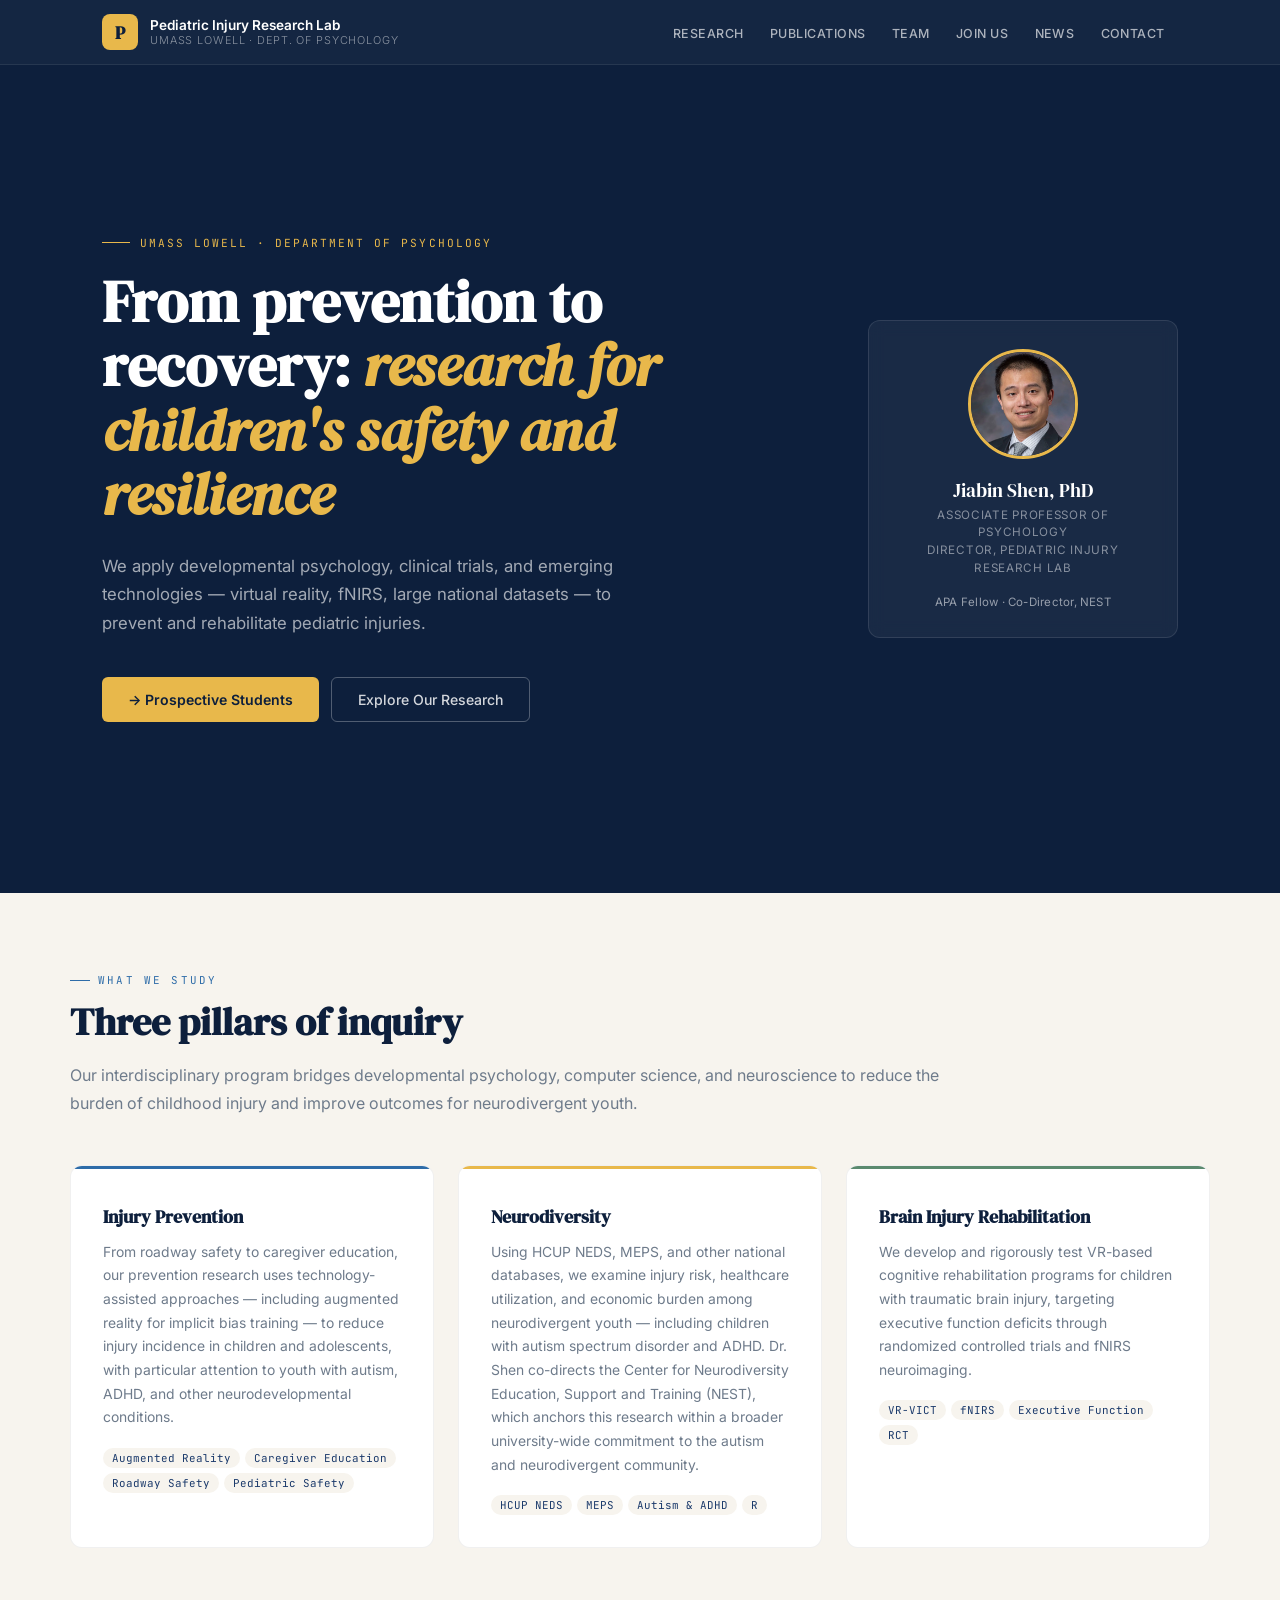
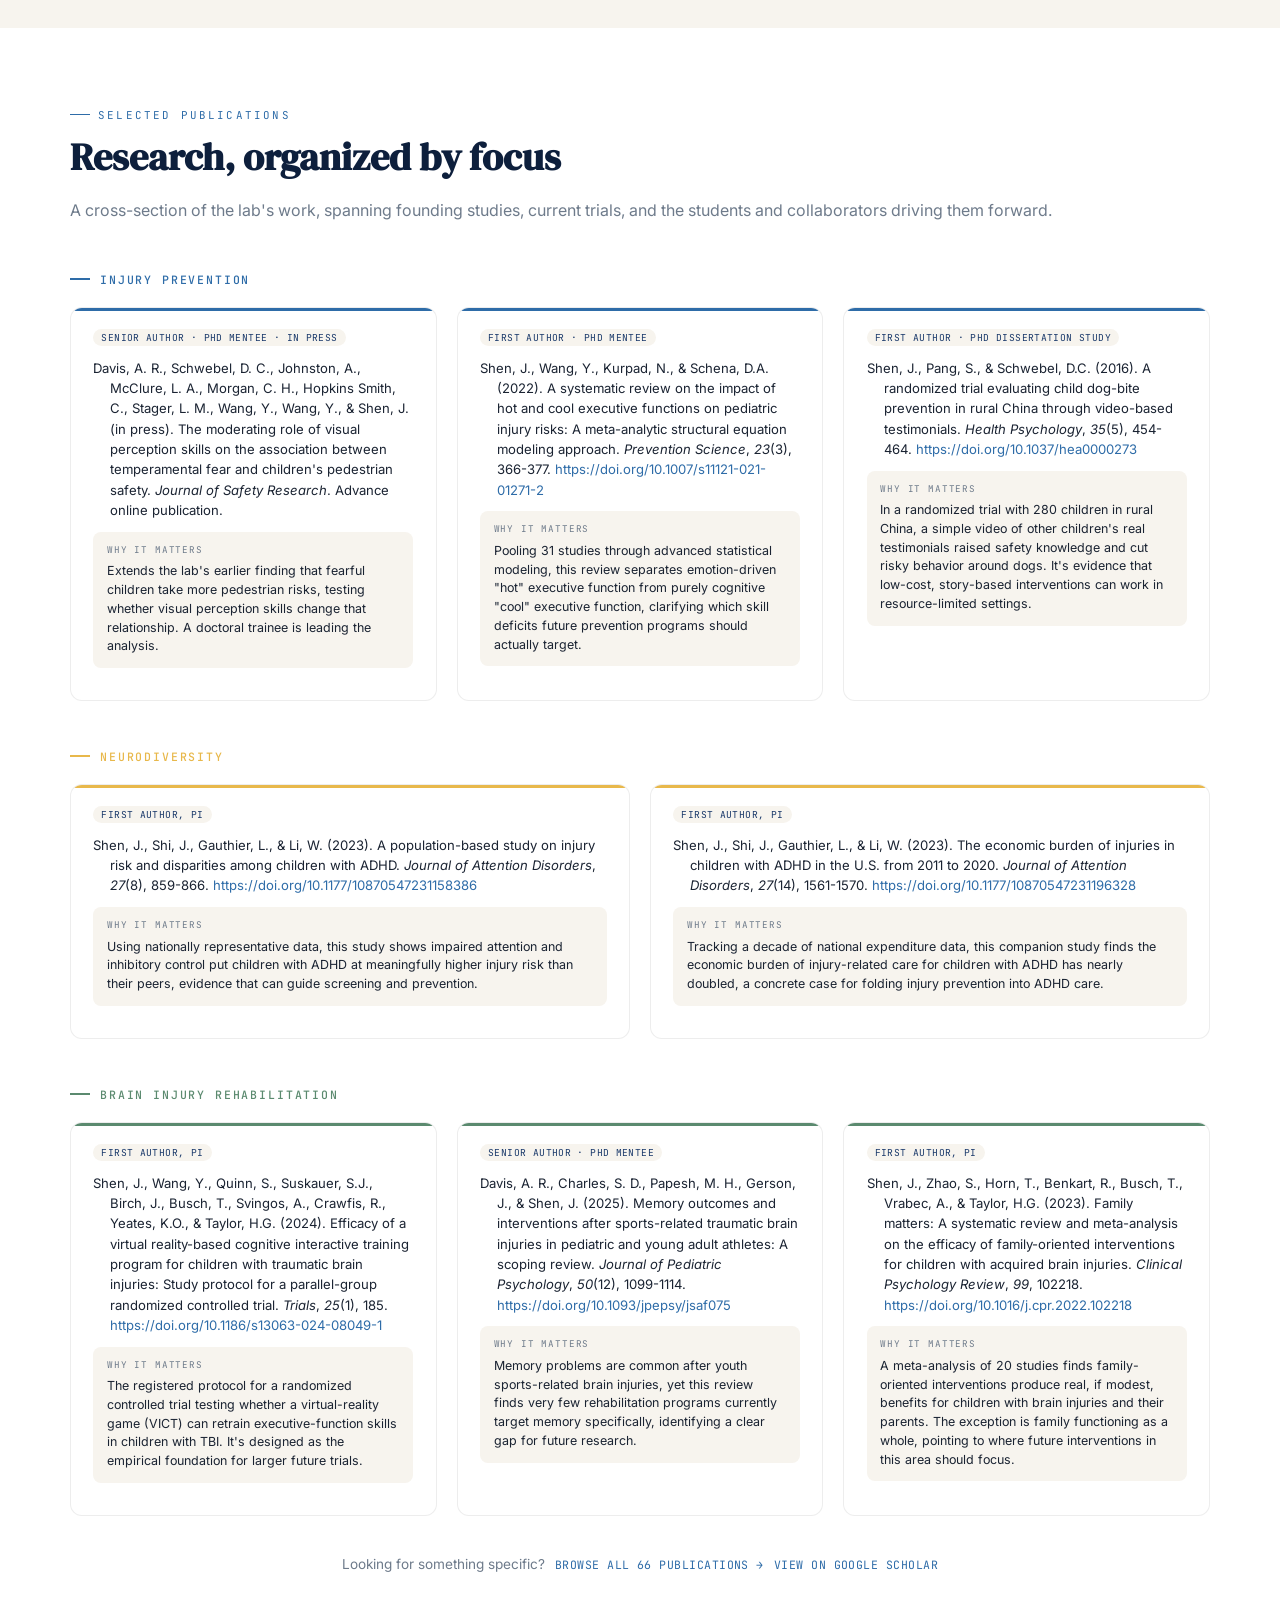
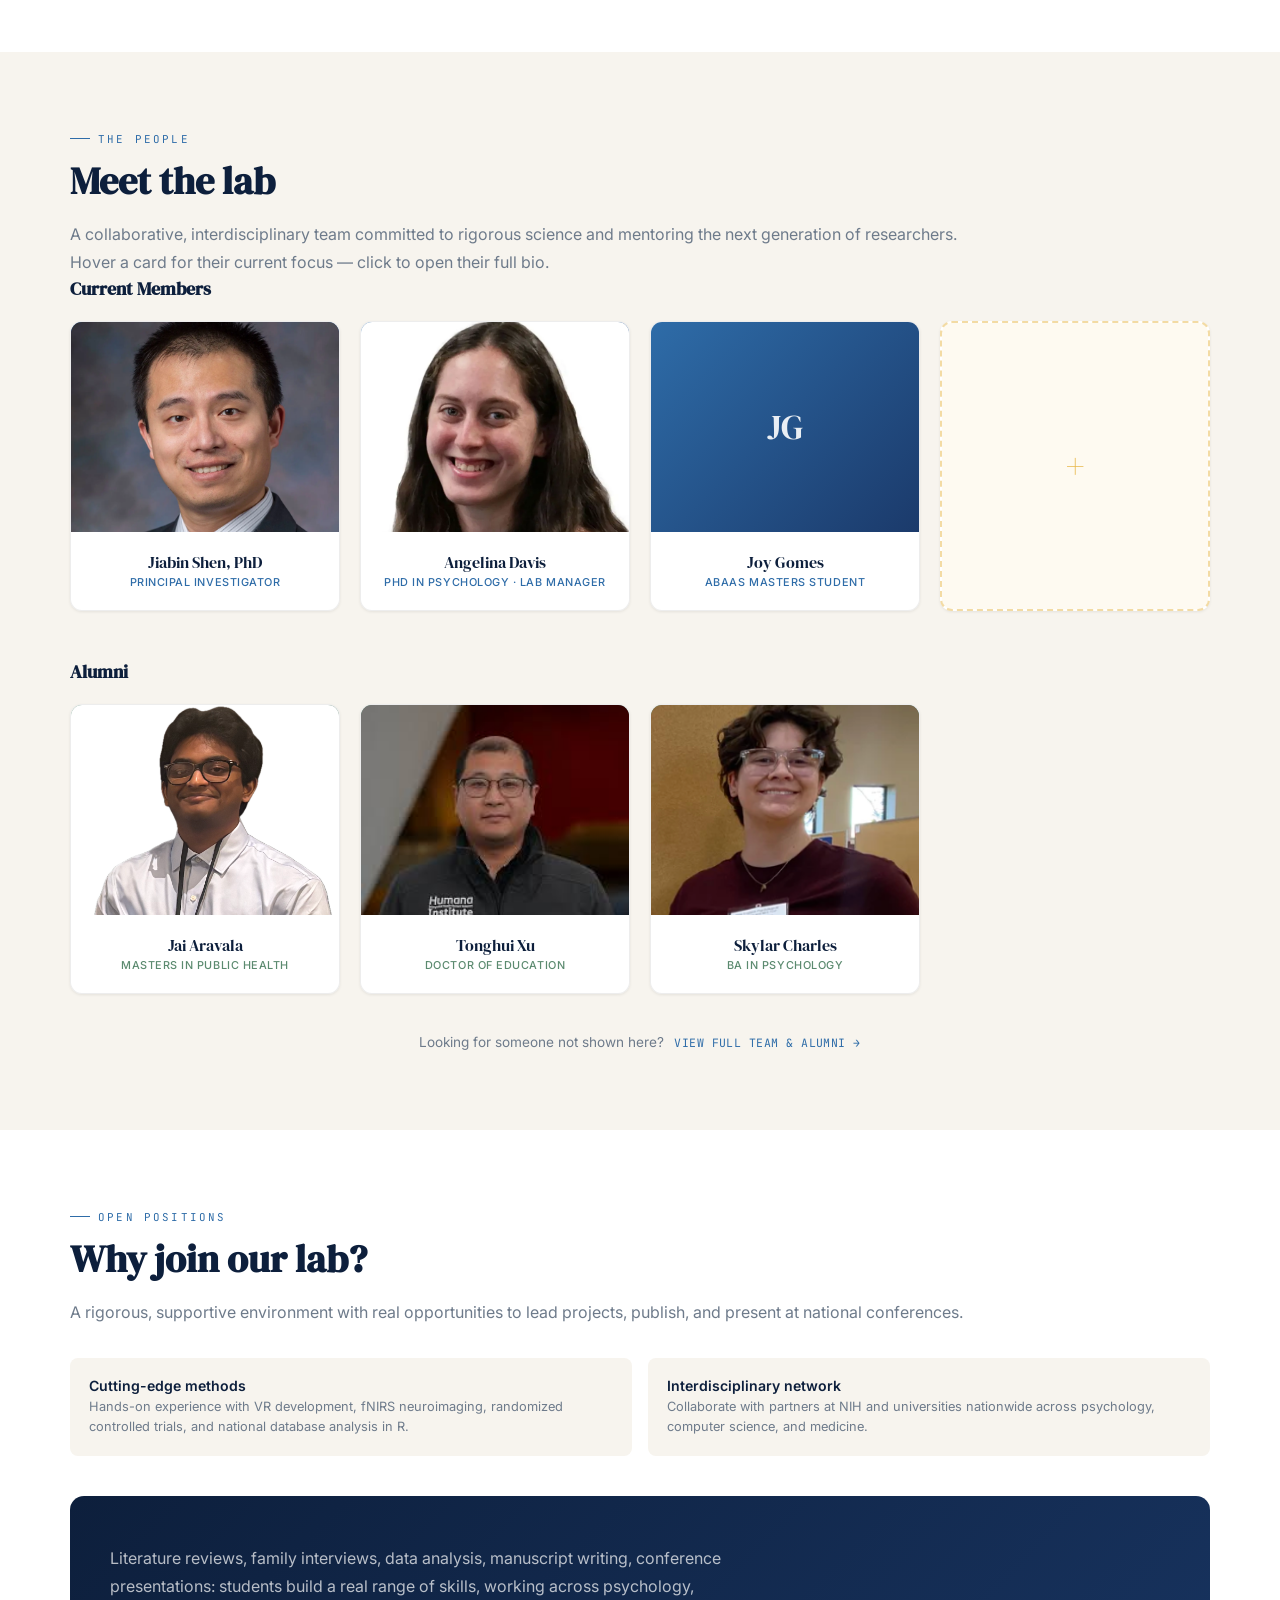
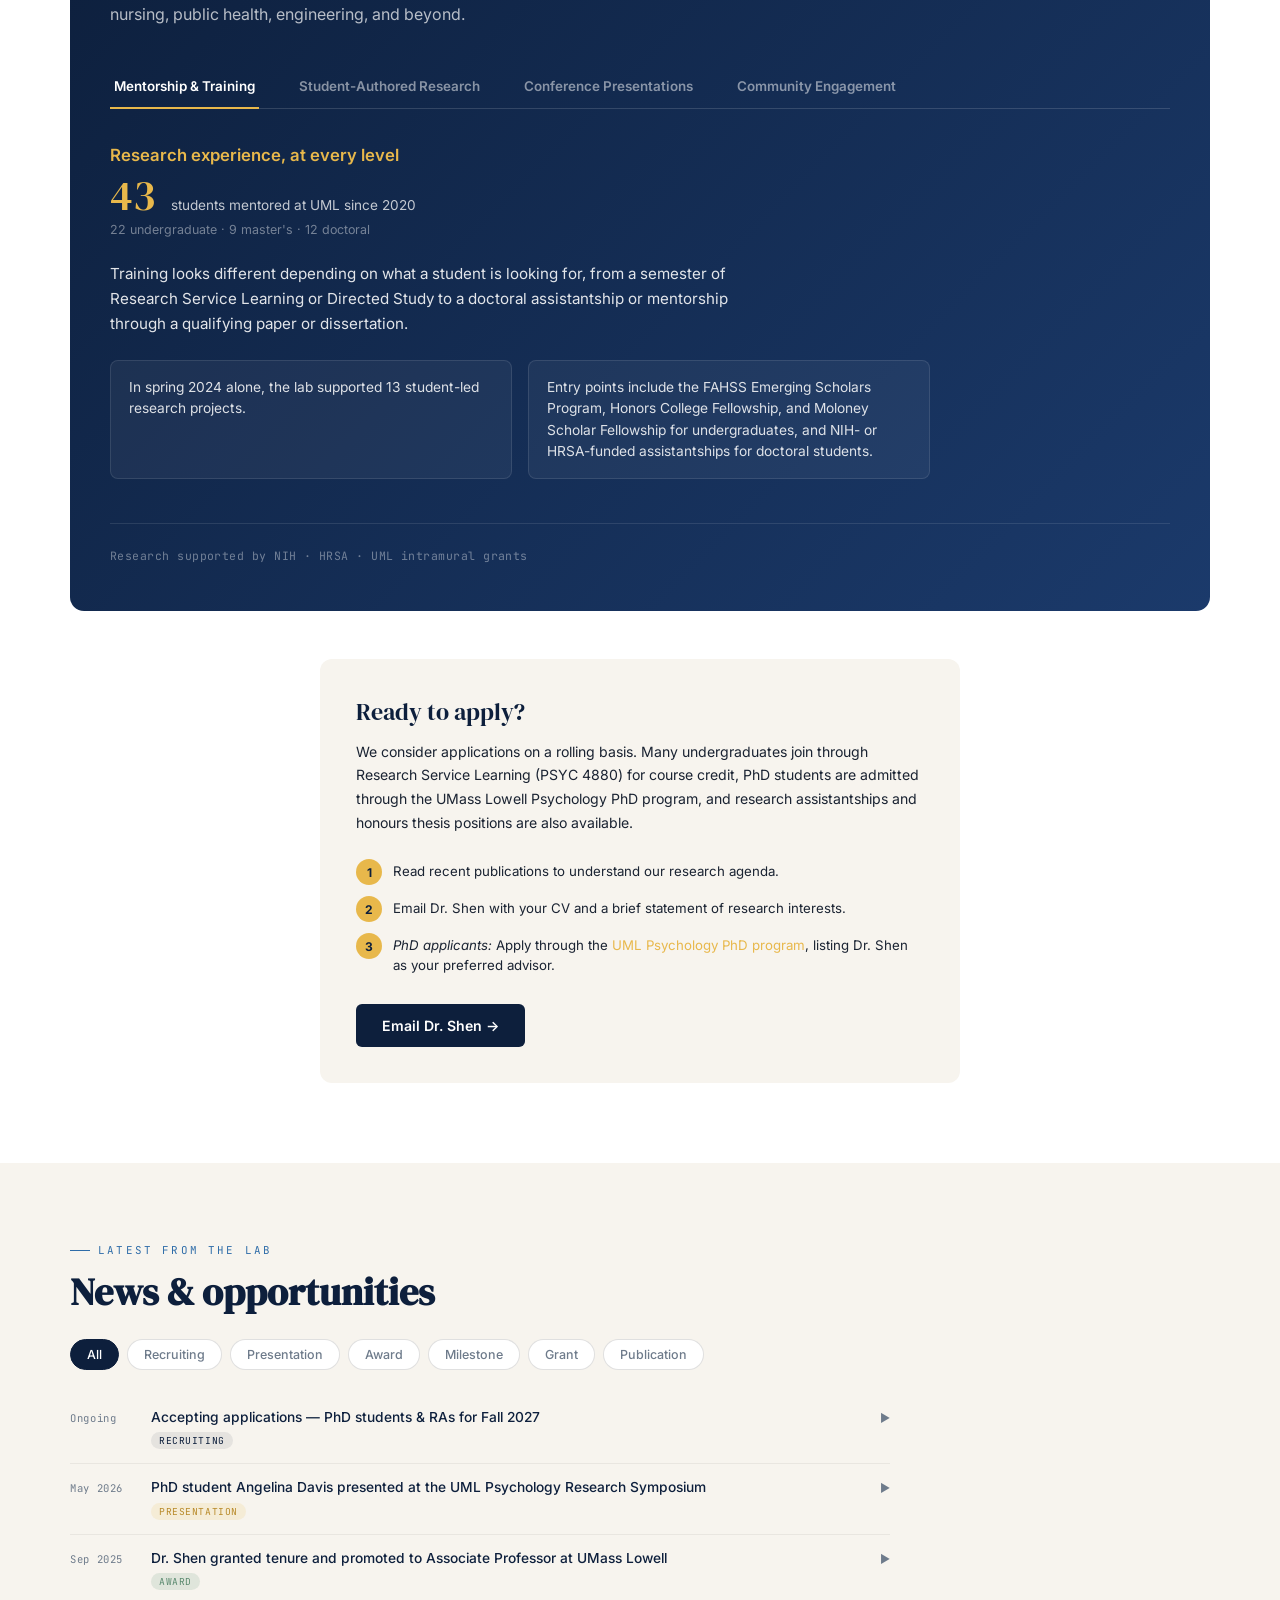
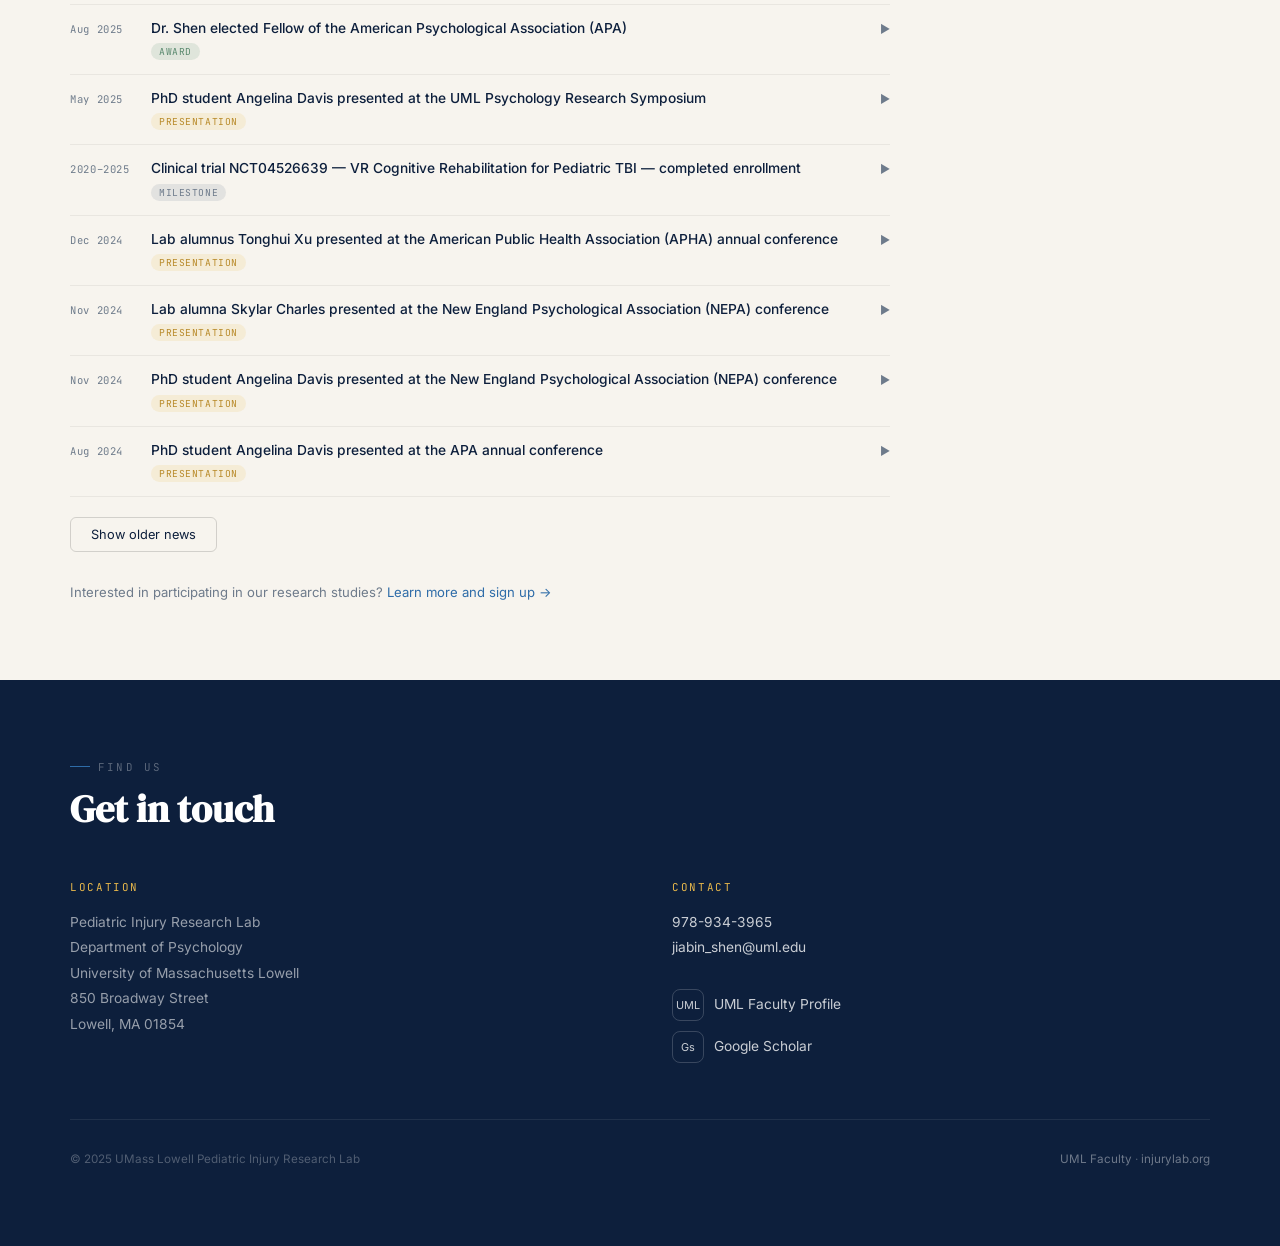
==== index.html @ b3b8d97b "Update Joy Gomes' role to match spreadsheet Role/Title changed from "Thesis Chair" to "ABAAS Masters" ====
<!DOCTYPE html>
<html lang="en">
<head>
<meta charset="UTF-8">
<meta name="viewport" content="width=device-width, initial-scale=1.0">
<meta name="description" content="UMass Lowell Pediatric Injury Research Lab — directed by Jiabin Shen, PhD. Theory-driven, technology-assisted research on child injury prevention and rehabilitation. NIH-funded.">
<meta name="keywords" content="Jiabin Shen, Pediatric Injury Research Lab, UMass Lowell, traumatic brain injury, TBI rehabilitation, virtual reality, fNIRS, child injury prevention, HCUP NEDS, MEPS, neurodivergent youth, autism, ADHD">
<meta property="og:title" content="UMass Lowell Pediatric Injury Research Lab | Jiabin Shen, PhD">
<meta property="og:description" content="Theory-driven, technology-assisted research on pediatric injury prevention and rehabilitation. NIH-funded.">
<meta property="og:url" content="https://www.injurylab.org">
<title>Pediatric Injury Research Lab | Jiabin Shen, PhD | UMass Lowell</title>
<link rel="preconnect" href="https://fonts.googleapis.com">
<link href="https://fonts.googleapis.com/css2?family=DM+Serif+Display:ital@0;1&family=Inter:wght@300;400;500;600&family=JetBrains+Mono:wght@400;500&display=swap" rel="stylesheet">
<style>
/* ── TOKENS ── */
:root {
  --navy:#0D1F3C; --steel:#1B3A6B; --sky:#2E6CA8;
  --accent:#E8B84B; --sage:#5B8A6F; --sand:#F7F4EE;
  --white:#fff; --mid:#6E7B8B; --ink:#1A2332;
  --dp:'DM Serif Display',Georgia,serif;
  --bd:'Inter',system-ui,sans-serif;
  --mn:'JetBrains Mono',monospace;
  --mw:1140px;
}
*,*::before,*::after{box-sizing:border-box;margin:0;padding:0}
html{scroll-behavior:smooth}
body{font-family:var(--bd);color:var(--ink);background:var(--white);-webkit-font-smoothing:antialiased}
img{display:block;max-width:100%}
a{color:inherit;text-decoration:none}

/* ── NAV ── */
nav{position:sticky;top:0;z-index:1000;background:rgba(13,31,60,.97);backdrop-filter:blur(12px);border-bottom:1px solid rgba(255,255,255,.08)}
.ni{max-width:var(--mw);margin:0 auto;padding:0 2rem;height:64px;display:flex;align-items:center;justify-content:space-between}
.logo{display:flex;align-items:center;gap:12px}
.logo .mk{width:36px;height:36px;background:var(--accent);border-radius:8px;display:flex;align-items:center;justify-content:center;font-family:var(--dp);font-size:18px;color:var(--navy);font-weight:700}
.logo .wm{font-weight:600;font-size:.85rem;color:#fff;line-height:1.2}
.logo .wm span{display:block;font-weight:300;font-size:.68rem;color:rgba(255,255,255,.5);letter-spacing:.08em;text-transform:uppercase}
.nl{display:flex;gap:0;list-style:none}
.nl a{padding:8px 13px;font-size:.78rem;font-weight:500;color:rgba(255,255,255,.65);letter-spacing:.04em;text-transform:uppercase;border-radius:6px;transition:color .2s,background .2s}
.nl a:hover{color:#fff;background:rgba(255,255,255,.08)}
/* mobile nav toggle */
.hb{display:none;flex-direction:column;gap:5px;cursor:pointer;padding:8px}
.hb span{display:block;width:22px;height:2px;background:#fff;border-radius:2px;transition:all .3s}
@media(max-width:820px){.hb{display:flex}.nl{display:none;position:fixed;top:64px;left:0;right:0;background:rgba(13,31,60,.98);flex-direction:column;padding:1rem 2rem 2rem;gap:4px}.nl.open{display:flex}.nl a{padding:12px 0;border-radius:0;border-bottom:1px solid rgba(255,255,255,.06)}}

/* ── HERO ── */
.hero{background:var(--navy);position:relative;overflow:hidden;min-height:92vh;display:flex;align-items:center}
.hin{max-width:var(--mw);margin:0 auto;padding:5rem 2rem;display:grid;grid-template-columns:1fr 310px;gap:4rem;align-items:center;position:relative;z-index:2}
.ey{font-family:var(--mn);font-size:.7rem;letter-spacing:.18em;text-transform:uppercase;color:var(--accent);margin-bottom:1.25rem;display:flex;align-items:center;gap:10px}
.ey::before{content:'';display:block;width:28px;height:1px;background:var(--accent)}
h1.hh{font-family:var(--dp);font-size:clamp(2.2rem,4.5vw,3.6rem);color:#fff;line-height:1.12;margin-bottom:1.5rem}
h1.hh em{font-style:italic;color:var(--accent)}
.sub{font-size:1.05rem;color:rgba(255,255,255,.62);max-width:560px;line-height:1.7;margin-bottom:2.5rem}
.acts{display:flex;gap:12px;flex-wrap:wrap}
.bp{background:var(--accent);color:var(--navy);padding:13px 26px;border-radius:6px;font-weight:600;font-size:.88rem;display:inline-flex;align-items:center;gap:7px;transition:background .18s}
.bp:hover{background:#f0c85a}
.bo{border:1px solid rgba(255,255,255,.28);color:rgba(255,255,255,.82);padding:13px 26px;border-radius:6px;font-weight:500;font-size:.88rem;transition:border-color .2s,color .2s}
.bo:hover{border-color:rgba(255,255,255,.65);color:#fff}
/* PI card */
.pic{background:rgba(255,255,255,.05);border:1px solid rgba(255,255,255,.1);border-radius:12px;padding:1.75rem;text-align:center;backdrop-filter:blur(8px)}
.pic-avatar{width:110px;height:110px;border-radius:50%;margin:0 auto 1.1rem;overflow:hidden;border:3px solid var(--accent)}
.pic-avatar img{width:100%;height:100%;object-fit:cover;display:block}
.pic-avatar-fallback{display:flex;align-items:center;justify-content:center;background:linear-gradient(135deg,var(--sky),var(--steel));font-family:var(--dp);font-size:2rem;color:#fff}
.pin{font-family:var(--dp);font-size:1.2rem;color:#fff;margin-bottom:4px}
.pit{font-size:.73rem;color:rgba(255,255,255,.48);line-height:1.5;text-transform:uppercase;letter-spacing:.06em;margin-bottom:1.1rem}
.cred{font-size:.72rem;color:rgba(255,255,255,.55);letter-spacing:.02em}

/* ── SECTIONS ── */
.sec{padding:5rem 2rem}
.con{max-width:var(--mw);margin:0 auto}
.slb{font-family:var(--mn);font-size:.68rem;letter-spacing:.2em;text-transform:uppercase;color:var(--sky);margin-bottom:.75rem;display:flex;align-items:center;gap:8px}
.slb::before{content:'';display:block;width:20px;height:1px;background:var(--sky)}
h2.st{font-family:var(--dp);font-size:clamp(1.7rem,3vw,2.4rem);color:var(--navy);line-height:1.2;margin-bottom:1rem}
.sb{font-size:1rem;color:var(--mid);max-width:900px;line-height:1.75}
.snd{background:var(--sand)}

/* ── RESEARCH ── */
.rg{display:grid;grid-template-columns:repeat(3,1fr);gap:1.5rem;margin-top:3rem}
.rc{background:#fff;border-radius:12px;padding:2rem;border:1px solid rgba(0,0,0,.06);transition:transform .2s,box-shadow .2s;position:relative;overflow:hidden}
.rc::before{content:'';position:absolute;top:0;left:0;right:0;height:3px;background:var(--sky)}
.rc:nth-child(2)::before{background:var(--accent)}
.rc:nth-child(3)::before{background:var(--sage)}
.rc:hover{transform:translateY(-4px);box-shadow:0 16px 40px rgba(0,0,0,.08)}
.rt{font-family:var(--dp);font-size:1.15rem;color:var(--navy);margin-bottom:.7rem;margin-top:.4rem}
.rb{font-size:.87rem;color:var(--mid);line-height:1.7}
.tgs{display:flex;flex-wrap:wrap;gap:5px;margin-top:1.1rem}
.tg{background:var(--sand);font-size:.68rem;padding:3px 9px;border-radius:20px;color:var(--steel);font-family:var(--mn)}

/* ── IMPACT ── */
.eng-card{background:linear-gradient(135deg,var(--navy) 0%,var(--steel) 100%);border-radius:14px;padding:3rem 2.5rem;color:#fff;margin:2.5rem 0 3rem}
.ihs{font-size:1rem;color:rgba(255,255,255,.7);max-width:640px;line-height:1.75;margin-bottom:2.5rem}
.pw-tag{font-family:var(--bd);font-weight:600;font-size:1.05rem;color:var(--accent);margin-bottom:.6rem}

.pw-tabs{display:flex;gap:0;margin-bottom:0;border-bottom:1px solid rgba(255,255,255,.14);flex-wrap:wrap}
.pw-tab{font-family:var(--bd);font-size:.84rem;font-weight:600;color:rgba(255,255,255,.5);background:none;border:none;padding:10px 4px 14px;margin-right:2.25rem;cursor:pointer;position:relative}
.pw-tab.active{color:#fff}
.pw-tab.active::after{content:'';position:absolute;left:0;right:0;bottom:-1px;height:2px;background:var(--accent)}
.pw-panel{display:none;padding-top:2.25rem}
.pw-panel.active{display:block}

.pw-num-row{display:flex;align-items:baseline;gap:1rem;flex-wrap:wrap;margin-bottom:.35rem}
.pw-num{font-family:var(--dp);font-size:2.6rem;color:var(--accent);line-height:1}
.pw-num-label{font-size:.85rem;color:rgba(255,255,255,.75)}
.pw-sub{font-size:.78rem;color:rgba(255,255,255,.42);margin-bottom:1.5rem}

.pw-overview{font-size:.95rem;line-height:1.65;color:rgba(255,255,255,.88);max-width:620px;margin-bottom:1.5rem}

.pw-examples{display:grid;grid-template-columns:1fr 1fr;gap:1rem;max-width:820px}
.pw-example{background:rgba(255,255,255,.05);border:1px solid rgba(255,255,255,.1);border-radius:8px;padding:1rem 1.15rem;font-size:.86rem;line-height:1.55;color:rgba(255,255,255,.85)}

.fnds-line{margin-top:2.75rem;padding-top:1.5rem;border-top:1px solid rgba(255,255,255,.1);font-size:.72rem;color:rgba(255,255,255,.4);font-family:var(--mn);letter-spacing:.04em}

/* ── PUBLICATIONS ── */
#publications .sb{max-width:1040px;text-wrap:balance}
.pl{font-family:var(--mn);font-size:.68rem;letter-spacing:.06em;color:var(--sky);border:1px solid currentColor;padding:4px 11px;border-radius:4px;text-transform:uppercase;transition:background .2s,color .2s}
.pl:hover{background:var(--sky);color:#fff}

.pub-pillar{margin-top:3rem}
.pub-head{display:flex;align-items:center;gap:10px;margin-bottom:1.25rem}
.pub-head::before{content:'';display:block;width:20px;height:2px}
.pub-sky .pub-head::before{background:var(--sky)}
.pub-accent .pub-head::before{background:var(--accent)}
.pub-sage .pub-head::before{background:var(--sage)}
.pub-name{font-family:var(--mn);font-size:.72rem;letter-spacing:.16em;text-transform:uppercase;font-weight:500}
.pub-sky .pub-name{color:var(--sky)}
.pub-accent .pub-name{color:var(--accent)}
.pub-sage .pub-name{color:var(--sage)}

.pub-row{display:grid;grid-template-columns:repeat(auto-fit,minmax(260px,1fr));gap:1.25rem}

.pub-paper{background:#fff;border:1px solid rgba(0,0,0,.07);border-radius:12px;padding:1.3rem 1.4rem;position:relative;overflow:hidden;display:flex;flex-direction:column;transition:box-shadow .2s}
.pub-paper::before{content:'';position:absolute;top:0;left:0;right:0;height:3px}
.pub-sky .pub-paper::before{background:var(--sky)}
.pub-accent .pub-paper::before{background:var(--accent)}
.pub-sage .pub-paper::before{background:var(--sage)}
.pub-paper:hover{box-shadow:0 12px 32px rgba(0,0,0,.08)}
.pub-role{display:inline-block;font-family:var(--mn);font-size:.6rem;letter-spacing:.04em;text-transform:uppercase;padding:2px 8px;border-radius:20px;background:var(--sand);color:var(--steel);margin-bottom:.75rem;align-self:flex-start}
.pub-ref{font-size:.82rem;color:var(--ink);line-height:1.55;margin-bottom:.7rem;padding-left:1.3em;text-indent:-1.3em}
.pub-ref em{font-style:italic}
.pub-ref a{color:var(--sky);word-break:break-word}
.pub-ref a:hover{text-decoration:underline}
.pub-why{background:var(--sand);border-radius:8px;padding:.75rem .85rem;font-size:.78rem;color:var(--ink);line-height:1.5;margin-bottom:.7rem}
.pub-why-label{display:block;font-family:var(--mn);font-size:.58rem;letter-spacing:.09em;text-transform:uppercase;color:var(--mid);margin-bottom:.3rem}
.pub-link{font-family:var(--mn);font-size:.64rem;letter-spacing:.05em;color:var(--sky);text-transform:uppercase;text-decoration:none;margin-top:auto;align-self:flex-start}
.pub-link:hover{text-decoration:underline}
.pub-link.pending{opacity:.5;cursor:default}

.pub-footer{margin-top:2.5rem;text-align:center;font-size:.85rem;color:var(--mid)}
.pub-footer a{color:var(--sky);font-family:var(--mn);font-size:.72rem;letter-spacing:.04em;text-transform:uppercase;text-decoration:none;margin-left:6px}
.pub-footer a:hover{text-decoration:underline}

@media(max-width:700px){
  .pub-row{grid-template-columns:1fr}
}

/* ── TEAM ── */
.tgd{display:grid;grid-template-columns:repeat(4,1fr);gap:1.5rem;margin-top:3rem}
.tc{border-radius:12px;overflow:hidden;border:1px solid rgba(0,0,0,.07);transition:transform .2s,box-shadow .2s;background:#fff}
.tc:hover{transform:translateY(-4px);box-shadow:0 16px 40px rgba(0,0,0,.1)}
.tph{height:180px;background:linear-gradient(135deg,#2E6CA8,#1B3A6B);display:flex;align-items:center;justify-content:center;font-family:var(--dp);font-size:2.2rem;color:rgba(255,255,255,.22)}
.ti{padding:1.25rem}
.tr{font-size:.72rem;color:var(--sky);font-weight:500;text-transform:uppercase;letter-spacing:.06em;margin-bottom:2px}
.tn{font-family:var(--dp);font-size:1rem;color:var(--navy);margin-bottom:6px}
.tbi{font-size:.78rem;color:var(--mid);line-height:1.55}
.pr{grid-column:1/-1;display:grid;grid-template-columns:260px 1fr;border:2px solid var(--accent);border-radius:12px;overflow:hidden}
.pr .tph{height:100%;min-height:220px;font-size:3.5rem}
.pr .ti{padding:2rem;display:flex;flex-direction:column;justify-content:center}
.pr .tn{font-size:1.45rem;margin-bottom:4px}
.pr .tbi{font-size:.88rem;max-width:520px}
.pcr{display:flex;gap:6px;flex-wrap:wrap;margin:.75rem 0}
.pb3{background:rgba(232,184,75,.12);border:1px solid rgba(232,184,75,.4);border-radius:20px;padding:3px 10px;font-size:.68rem;color:#b88a2a}

/* ── JOIN ── */
#join .sb{max-width:940px;text-wrap:balance}
.prks{display:grid;grid-template-columns:1fr 1fr;gap:1rem;margin-top:2rem}
.pk{display:flex;gap:1rem;align-items:flex-start;background:var(--sand);border-radius:8px;padding:1.2rem}
.pkt{font-weight:600;font-size:.88rem;color:var(--navy);margin-bottom:3px}
.pkb{font-size:.8rem;color:var(--mid);line-height:1.55}
.cb{background:var(--sand);border-radius:12px;padding:2.25rem;color:var(--ink)}
.cb-closing{max-width:640px;margin:0 auto}
.ct{font-family:var(--dp);font-size:1.5rem;margin-bottom:.7rem;color:var(--navy)}
.cbody{font-size:.88rem;color:var(--ink);margin-bottom:1.5rem;line-height:1.7}
.stps{display:flex;flex-direction:column;gap:11px;margin-bottom:1.75rem}
.stp{display:flex;gap:11px;align-items:flex-start}
.snum{width:26px;height:26px;background:var(--accent);color:var(--navy);border-radius:50%;display:flex;align-items:center;justify-content:center;font-weight:700;font-size:.75rem;flex-shrink:0}
.stxt{font-size:.83rem;color:var(--ink);line-height:1.5;padding-top:3px}
.cb .bp{background:var(--navy);color:#fff}

@media(max-width:760px){
  .pw-examples{grid-template-columns:1fr}
  .pw-tab{margin-right:1.25rem;font-size:.78rem}
  .eng-card{padding:2rem 1.5rem}
  .prks{grid-template-columns:1fr}
}

/* ── NEWS + PARTICIPATE ── */
.tc2{display:grid;grid-template-columns:1fr 1fr;gap:3rem;margin-top:3rem}
.nl2{display:flex;flex-direction:column;gap:1rem}
.ni2{display:flex;gap:1rem;align-items:flex-start;padding-bottom:1rem;border-bottom:1px solid rgba(0,0,0,.06)}
.nd{font-family:var(--mn);font-size:.66rem;color:var(--mid);letter-spacing:.06em;white-space:nowrap;padding-top:2px;min-width:65px}
.ntl{font-size:.86rem;color:var(--navy);font-weight:500;line-height:1.4}
.pbox{background:linear-gradient(135deg,var(--sage),#4a7a5e);border-radius:12px;padding:2.25rem;color:#fff;display:flex;flex-direction:column;justify-content:space-between;min-height:280px}
.pe{font-family:var(--mn);font-size:.66rem;letter-spacing:.15em;text-transform:uppercase;color:rgba(255,255,255,.55);margin-bottom:.7rem}
.pttl{font-family:var(--dp);font-size:1.4rem;margin-bottom:.7rem;line-height:1.2}
.pbdy{font-size:.83rem;color:rgba(255,255,255,.72);line-height:1.65}
.bw{background:#fff;color:var(--sage);padding:11px 22px;border-radius:6px;font-weight:600;font-size:.83rem;display:inline-block;margin-top:1.5rem;align-self:flex-start;transition:transform .18s,box-shadow .18s}
.bw:hover{transform:translateY(-2px);box-shadow:0 6px 20px rgba(0,0,0,.2)}

/* ── CONTACT ── */
.conb{background:var(--navy);color:#fff}
.cg{display:grid;grid-template-columns:1fr 1fr 1fr;gap:3rem}
.cbt{font-family:var(--mn);font-size:.68rem;letter-spacing:.15em;text-transform:uppercase;color:var(--accent);margin-bottom:1rem}
.cd{font-size:.86rem;color:rgba(255,255,255,.57);line-height:1.85}
.cd a{color:rgba(255,255,255,.78);transition:color .2s}
.cd a:hover{color:var(--accent)}
.sls{display:flex;gap:8px;margin-top:1rem}
.sla{width:34px;height:34px;border:1px solid rgba(255,255,255,.18);border-radius:8px;display:flex;align-items:center;justify-content:center;color:rgba(255,255,255,.45);font-size:.72rem;font-weight:600;transition:border-color .2s,color .2s}
.sla:hover{border-color:var(--accent);color:var(--accent)}

/* contact form */
.cf label{display:block;font-size:.75rem;color:rgba(255,255,255,.5);text-transform:uppercase;letter-spacing:.08em;margin-bottom:5px;margin-top:1rem}
.cf input,.cf textarea{width:100%;background:rgba(255,255,255,.06);border:1px solid rgba(255,255,255,.15);border-radius:6px;padding:10px 14px;color:#fff;font-size:.88rem;font-family:var(--bd);transition:border-color .2s}
.cf input:focus,.cf textarea:focus{outline:none;border-color:var(--accent)}
.cf textarea{height:100px;resize:vertical}
.cf button{margin-top:1rem;background:var(--accent);color:var(--navy);border:none;padding:12px 24px;border-radius:6px;font-weight:600;font-size:.88rem;cursor:pointer;transition:transform .18s,box-shadow .18s;font-family:var(--bd)}
.cf button:hover{transform:translateY(-2px);box-shadow:0 8px 20px rgba(232,184,75,.35)}

.fb{border-top:1px solid rgba(255,255,255,.08);margin-top:3.5rem;padding-top:2rem;display:flex;justify-content:space-between;align-items:center;font-size:.73rem;color:rgba(255,255,255,.28)}
.fb a{color:rgba(255,255,255,.4);transition:color .2s}
.fb a:hover{color:var(--accent)}

/* ── RESPONSIVE ── */
@media(max-width:900px){
  .hin{grid-template-columns:1fr}
  .pic{max-width:340px;margin:2rem auto 0}
  .rg{grid-template-columns:1fr}
  .ii{grid-template-columns:1fr}
  .ins{grid-template-columns:1fr 1fr}
  .tgd{grid-template-columns:1fr 1fr}
  .pr{grid-template-columns:1fr}
  .pr .tph{height:160px}
  .tc2{grid-template-columns:1fr}
  .cg{grid-template-columns:1fr}
}
@media(max-width:480px){
  .tgd{grid-template-columns:1fr}
  .sec{padding:3.5rem 1.25rem}
  .hin{padding:3.5rem 1.25rem}
  .ins{grid-template-columns:1fr}
  .cg{gap:2rem}
  .ni2 p[style*="padding-left"]{padding-left:0!important;margin-top:6px}
}
/* skip link */
.skip{position:absolute;top:-40px;left:0;background:var(--accent);color:var(--navy);padding:8px 16px;z-index:9999;border-radius:0 0 6px 0;font-weight:600;transition:top .2s}
.skip:focus{top:0}
</style>
<link rel="canonical" href="https://www.injurylab.org/">
<script type="application/ld+json">
{
  "@context": "https://schema.org",
  "@graph": [
    {
      "@type": "Person",
      "@id": "https://www.injurylab.org/#jiabin-shen",
      "name": "Jiabin Shen",
      "honorificSuffix": "PhD",
      "jobTitle": "Associate Professor of Psychology",
      "affiliation": {
        "@type": "CollegeOrUniversity",
        "name": "University of Massachusetts Lowell",
        "url": "https://www.uml.edu"
      },
      "url": "https://www.injurylab.org/",
      "sameAs": [
        "https://www.uml.edu/fahss/psychology/faculty/shen-jiabin.aspx",
        "https://scholar.google.com/citations?hl=en&user=PZkRpx8AAAAJ&view_op=list_works&sortby=pubdate"
      ],
      "email": "mailto:jiabin_shen@uml.edu",
      "telephone": "+1-978-934-3965",
      "alumniOf": [
        {"@type": "CollegeOrUniversity", "name": "University of Alabama at Birmingham"},
        {"@type": "CollegeOrUniversity", "name": "East China Normal University"},
        {"@type": "CollegeOrUniversity", "name": "Zhejiang University"}
      ],
      "knowsAbout": [
        "Pediatric traumatic brain injury rehabilitation",
        "Injury prevention",
        "Virtual reality cognitive rehabilitation",
        "Injury epidemiology",
        "Autism spectrum disorder",
        "ADHD",
        "fNIRS neuroimaging"
      ],
      "worksFor": {
        "@type": "ResearchOrganization",
        "@id": "https://www.injurylab.org/#lab"
      }
    },
    {
      "@type": "ResearchOrganization",
      "@id": "https://www.injurylab.org/#lab",
      "name": "Pediatric Injury Research Lab",
      "alternateName": "PIRL",
      "url": "https://www.injurylab.org/",
      "founder": {"@id": "https://www.injurylab.org/#jiabin-shen"},
      "parentOrganization": {
        "@type": "CollegeOrUniversity",
        "name": "University of Massachusetts Lowell",
        "url": "https://www.uml.edu"
      },
      "address": {
        "@type": "PostalAddress",
        "streetAddress": "850 Broadway Street",
        "addressLocality": "Lowell",
        "addressRegion": "MA",
        "postalCode": "01854",
        "addressCountry": "US"
      },
      "description": "Theory-driven, technology-assisted research on pediatric injury prevention and rehabilitation, directed by Jiabin Shen, PhD at UMass Lowell."
    }
  ]
}
</script>
</head>
<body>

<a href="#main" class="skip">Skip to main content</a>

<!-- NAV -->
<nav role="navigation" aria-label="Main">
  <div class="ni">
    <div class="logo">
      <div class="mk" aria-hidden="true">P</div>
      <div class="wm">Pediatric Injury Research Lab<span>UMass Lowell · Dept. of Psychology</span></div>
    </div>
    <button class="hb" aria-label="Toggle menu" aria-expanded="false" onclick="this.setAttribute('aria-expanded',this.getAttribute('aria-expanded')==='true'?'false':'true');document.querySelector('.nl').classList.toggle('open')">
      <span></span><span></span><span></span>
    </button>
    <ul class="nl" role="list">
      <li><a href="#research">Research</a></li>
      <li><a href="#publications">Publications</a></li>
      <li><a href="#team">Team</a></li>
      <li><a href="#join">Join Us</a></li>
      <li><a href="#news">News</a></li>
      <li><a href="#contact">Contact</a></li>
    </ul>
  </div>
</nav>

<main id="main">

<!-- HERO -->
<section class="hero" aria-label="Introduction">
  <div class="hin">
    <div>
      <div class="ey">UMass Lowell · Department of Psychology</div>
      <h1 class="hh">From prevention to recovery: <em>research for children's safety and resilience</em></h1>
      <p class="sub">We apply developmental psychology, clinical trials, and emerging technologies — virtual reality, fNIRS, large national datasets — to prevent and rehabilitate pediatric injuries.</p>
      <div class="acts">
        <a href="#join" class="bp">→ Prospective Students</a>
        <a href="#research" class="bo">Explore Our Research</a>
      </div>
    </div>
    <div class="pic" aria-label="Principal Investigator">
      <div class="pic-avatar">
        <img src="images/jiabin-shen.jpg" alt="Jiabin Shen, PhD" width="110" height="110" onerror="this.style.display='none';this.parentElement.classList.add('pic-avatar-fallback');this.parentElement.textContent='JS'">
      </div>
      <div class="pin">Jiabin Shen, PhD</div>
      <div class="pit">Associate Professor of Psychology<br>Director, Pediatric Injury Research Lab</div>
      <div class="cred">APA Fellow · Co-Director, NEST</div>
    </div>
  </div>
</section>

<!-- RESEARCH PILLARS -->
<section id="research" class="sec snd">
  <div class="con">
    <div class="slb">What we study</div>
    <h2 class="st">Three pillars of inquiry</h2>
    <p class="sb">Our interdisciplinary program bridges developmental psychology, computer science, and neuroscience to reduce the burden of childhood injury and improve outcomes for neurodivergent youth.</p>
    <div class="rg">
      <article class="rc">
        <h3 class="rt">Injury Prevention</h3>
        <p class="rb">From roadway safety to caregiver education, our prevention research uses technology-assisted approaches — including augmented reality for implicit bias training — to reduce injury incidence in children and adolescents, with particular attention to youth with autism, ADHD, and other neurodevelopmental conditions.</p>
        <div class="tgs" aria-label="Methods">
          <span class="tg">Augmented Reality</span><span class="tg">Caregiver Education</span><span class="tg">Roadway Safety</span><span class="tg">Pediatric Safety</span>
        </div>
      </article>
      <article class="rc">
        <h3 class="rt">Neurodiversity</h3>
        <p class="rb">Using HCUP NEDS, MEPS, and other national databases, we examine injury risk, healthcare utilization, and economic burden among neurodivergent youth — including children with autism spectrum disorder and ADHD. Dr. Shen co-directs the Center for Neurodiversity Education, Support and Training (NEST), which anchors this research within a broader university-wide commitment to the autism and neurodivergent community.</p>
        <div class="tgs" aria-label="Methods">
          <span class="tg">HCUP NEDS</span><span class="tg">MEPS</span><span class="tg">Autism &amp; ADHD</span><span class="tg">R</span>
        </div>
      </article>
      <article class="rc">
        <h3 class="rt">Brain Injury Rehabilitation</h3>
        <p class="rb">We develop and rigorously test VR-based cognitive rehabilitation programs for children with traumatic brain injury, targeting executive function deficits through randomized controlled trials and fNIRS neuroimaging.</p>
        <div class="tgs" aria-label="Methods">
          <span class="tg">VR-VICT</span><span class="tg">fNIRS</span><span class="tg">Executive Function</span><span class="tg">RCT</span>
        </div>
      </article>
    </div>
  </div>
</section>

<!-- PUBLICATIONS -->
<section id="publications" class="sec">
  <div class="con">
    <div class="slb">Selected publications</div>
    <h2 class="st">Research, organized by focus</h2>
    <p class="sb">A cross-section of the lab's work, spanning founding studies, current trials, and the students and collaborators driving them forward.</p>

    <div id="pub-pillars"></div>

    <div class="pub-footer">Looking for something specific? <a href="publications.html" id="pub-browse-all">Browse all publications →</a> <a href="https://scholar.google.com/citations?hl=en&user=PZkRpx8AAAAJ&view_op=list_works&sortby=pubdate" target="_blank" rel="noopener">View on Google Scholar</a></div>
  </div>
</section>

<!-- TEAM -->
<section id="team" class="sec snd">
  <div class="con">
    <div class="slb">The people</div>
    <h2 class="st">Meet the lab</h2>
    <p class="sb">A collaborative, interdisciplinary team committed to rigorous science and mentoring the next generation of researchers. Hover a card for their current focus — click to open their full bio.</p>

    <!-- CURRENT MEMBERS -->
    <h3 class="itg-h3">Current Members</h3>
    <div class="itg-grid" id="itg-current"></div>

    <!-- ALUMNI -->
    <h3 class="itg-h3" style="margin-top:3rem">Alumni</h3>
    <div class="itg-grid" id="itg-alumni"></div>

    <div class="pub-footer">Looking for someone not shown here? <a href="team.html">View full team &amp; alumni →</a></div>

  </div>
</section>

<!-- Modal -->
<div id="itg-modal-overlay" class="itg-overlay" onclick="if(event.target===this)ITGcloseModal()">
  <div class="itg-modal">
    <button class="itg-close" onclick="ITGcloseModal()" aria-label="Close">✕</button>
    <div id="itg-modal-body"></div>
  </div>
</div>

<style>
.itg-h3{font-family:var(--dp);font-size:1.15rem;color:var(--navy);margin-bottom:1.25rem}
.itg-grid{display:grid;grid-template-columns:repeat(4,1fr);gap:1.25rem}
.itg-card{
  position:relative;height:290px;border-radius:12px;cursor:pointer;
  perspective:1200px;
}
.itg-card-inner{
  position:relative;width:100%;height:100%;text-align:center;
  transition:transform .55s cubic-bezier(.4,.2,.2,1);transform-style:preserve-3d;
  border-radius:12px;box-shadow:0 1px 3px rgba(0,0,0,.08);
}
.itg-card:hover .itg-card-inner,.itg-card.itg-flipped .itg-card-inner{transform:rotateY(180deg)}
.itg-face{
  position:absolute;inset:0;-webkit-backface-visibility:hidden;backface-visibility:hidden;
  border-radius:12px;overflow:hidden;display:flex;flex-direction:column;
}
.itg-front{background:#fff;border:1px solid rgba(0,0,0,.07)}
.itg-avatar{
  height:210px;display:flex;align-items:center;justify-content:center;
  font-family:var(--dp);font-size:2.1rem;color:rgba(255,255,255,.9);flex-shrink:0;
}
.itg-front-info{padding:.85rem 1rem;flex:1;display:flex;flex-direction:column;justify-content:center}
.itg-name{font-family:var(--dp);font-size:.98rem;color:var(--navy);line-height:1.25}
.itg-role{font-size:.68rem;color:var(--sky);text-transform:uppercase;letter-spacing:.05em;margin-top:3px;font-weight:500}
.itg-back{
  background:linear-gradient(135deg,var(--navy),var(--steel));
  transform:rotateY(180deg);color:#fff;padding:1.25rem;
  display:flex;flex-direction:column;justify-content:center;align-items:center;text-align:center;gap:8px;
}
.itg-back-label{font-family:var(--mn);font-size:.62rem;letter-spacing:.14em;text-transform:uppercase;color:var(--accent)}
.itg-back-focus{font-size:.78rem;color:rgba(255,255,255,.85);line-height:1.5}
.itg-back-hint{font-size:.66rem;color:rgba(255,255,255,.4);margin-top:4px}

/* Alumni styling variant */
.itg-card.itg-alum .itg-avatar{background:linear-gradient(135deg,var(--sage),#3f6350)!important}
.itg-card.itg-alum .itg-role{color:var(--sage)}

/* Open position card - no flip */
.itg-card.itg-open .itg-card-inner{transform:none!important}
.itg-card.itg-open{cursor:default}
.itg-card.itg-open .itg-front{border:2px dashed rgba(232,184,75,.5);justify-content:center}
.itg-card.itg-open .itg-avatar{background:rgba(232,184,75,.08)!important;color:var(--accent);height:100%}

@media(max-width:900px){.itg-grid{grid-template-columns:1fr 1fr}}
@media(max-width:480px){.itg-grid{grid-template-columns:1fr}.itg-card{height:270px}}

/* Modal */
.itg-overlay{
  display:none;position:fixed;inset:0;background:rgba(13,31,60,.75);z-index:2000;
  align-items:center;justify-content:center;padding:2rem;backdrop-filter:blur(4px);
}
.itg-overlay.itg-open-modal{display:flex}
.itg-modal{
  background:#fff;border-radius:14px;max-width:560px;width:100%;max-height:85vh;overflow-y:auto;
  padding:2.5rem;position:relative;
}
.itg-close{
  position:absolute;top:1.25rem;right:1.25rem;background:var(--sand);border:none;border-radius:50%;
  width:32px;height:32px;font-size:.9rem;color:var(--mid);cursor:pointer;transition:background .2s;
}
.itg-close:hover{background:#e8e4d8}
.itg-modal-avatar{
  width:88px;height:88px;border-radius:50%;display:flex;align-items:center;justify-content:center;
  font-family:var(--dp);font-size:2rem;color:#fff;margin-bottom:1.25rem;
}
.itg-modal-name{font-family:var(--dp);font-size:1.4rem;color:var(--navy);margin-bottom:2px}
.itg-modal-role{font-size:.78rem;color:var(--sky);text-transform:uppercase;letter-spacing:.05em;font-weight:500;margin-bottom:1.25rem}
.itg-modal-bio{font-size:.9rem;color:var(--mid);line-height:1.75;margin-bottom:1.5rem}
.itg-modal-links{display:flex;gap:10px;flex-wrap:wrap}
.itg-modal-extra{margin-bottom:1.25rem;padding-top:.9rem;border-top:1px solid rgba(13,31,60,.1)}
.itg-modal-extra-label{font-size:.7rem;text-transform:uppercase;letter-spacing:.08em;color:var(--navy);font-weight:700;margin-bottom:7px}
.itg-modal-extra-list{font-size:.85rem;color:var(--mid);line-height:1.6}
.itg-modal-extra-list ul{list-style:none;margin:0;padding:0}
.itg-modal-extra-list li{position:relative;padding-left:18px;margin-bottom:8px}
.itg-modal-extra-list li::before{content:'●';position:absolute;left:0;top:.05em;color:var(--accent);font-size:.55em}
.itg-modal-extra-sub{font-size:.68rem;text-transform:uppercase;letter-spacing:.07em;color:var(--mid);font-weight:600;margin:10px 0 6px}
</style>

<script src="data/publications-data.js"></script>
<script>
// ── Featured publications — reads the same database that drives publications.html. ──
const PUB_THEMES = [
  {key:'prevention', label:'Injury Prevention', cls:'pub-sky'},
  {key:'neuro', label:'Neurodiversity', cls:'pub-accent'},
  {key:'tbi', label:'Brain Injury Rehabilitation', cls:'pub-sage'}
];

function PUBcard(p){
  const inPress = p.apa.includes('Advance online publication.');
  const role = p.role + (inPress ? ' · In Press' : '');
  return `
  <div class="pub-paper">
    <span class="pub-role">${role}</span>
    <p class="pub-ref">${p.apa}</p>
    ${p.note ? `<div class="pub-why"><span class="pub-why-label">Why it matters</span>${p.note}</div>` : ''}
  </div>`;
}

(function renderFeaturedPublications(){
  const container = document.getElementById('pub-pillars');
  const featured = (typeof papers !== 'undefined' ? papers : []).filter(p => p.featured);
  PUB_THEMES.forEach(theme => {
    const items = featured.filter(p => p.theme === theme.key);
    if (!items.length) return;
    const pillar = document.createElement('div');
    pillar.className = `pub-pillar ${theme.cls}`;
    pillar.innerHTML = `<div class="pub-head"><div class="pub-name">${theme.label}</div></div><div class="pub-row">${items.map(PUBcard).join('')}</div>`;
    container.appendChild(pillar);
  });
  const browseAll = document.getElementById('pub-browse-all');
  if (browseAll && typeof papers !== 'undefined') {
    browseAll.textContent = `Browse all ${papers.length} publications →`;
  }
})();
</script>

<script>
// ── Team data — every fact sourced from CV, UML profile, or lab-confirmed conference posters. No fabricated links. ──
// PUB_COUNT reads the live count from data/publications-data.js (the same array publications.html
// renders from) so Dr. Shen's bio never drifts out of sync with the actual publication list. Falls
// back to a fixed number only if that script failed to load (e.g. opening index.html via file://
// instead of a server — see the file:// gotcha documented in CLAUDE.md).
const PUB_COUNT = typeof papers !== 'undefined' ? papers.length : 66;
const ITG_DATA = {
  current: [
    {
      id:'shen', name:'Jiabin Shen, PhD', role:'Principal Investigator', initials:'JS', photo:'images/jiabin-shen.jpg',
      color:'linear-gradient(135deg,#2E6CA8,#1B3A6B)',
      focus:'TBI rehabilitation · injury epidemiology · neurodivergent youth',
      bio:`Dr. Shen has studied pediatric injury prevention and rehabilitation since 2011. He directs the Pediatric Injury Research Lab at UMass Lowell, where his interdisciplinary program integrates virtual reality, fNIRS, and large-scale national datasets to improve outcomes for children with TBI, ADHD, and autism. Over $1.6M in external funding secured, ${PUB_COUNT} peer-reviewed publications, and 43 students mentored at UML. Dr. Shen received his PhD in Life-Span Developmental Psychology from University of Alabama at Birmingham (2015).`,
      teaching:['PSYC.2600 Child and Adolescent Development (undergraduate)','PSYC.6410 Fundamentals of Prevention Science (graduate)','PSYC.4880 Research Service Learning (undergraduate, mentored research)'],
      service:{
        current:['Associate Editor, Frontiers in Public Health (Injury Prevention &amp; Control)','Editorial Board Member, BMC Injury Prevention','Editorial Board Member &amp; Guest Editor, Rehabilitation Psychology','Program Officer &amp; Executive Committee Member, Brain Injury Interdisciplinary SIG, American Congress of Rehabilitation Medicine (ACRM)','Member at Large, Executive Committee, APA Division 22 (Rehabilitation Psychology)'],
        past:['Chair, Awards Committee, APA Division 22 (2023–2025)','Chair, Membership Committee, APA Division 22 (2021–2024)']
      },
      links:[{label:'UML Profile', url:'https://www.uml.edu/fahss/psychology/faculty/shen-jiabin.aspx'},{label:'Google Scholar', url:'https://scholar.google.com/citations?hl=en&user=PZkRpx8AAAAJ&view_op=list_works&sortby=pubdate'}]
    },
    {
      id:'davis', name:'Angelina Davis', role:'PhD in Psychology · Lab Manager', initials:'AD', photo:'images/angelina-davis.jpg',
      color:'linear-gradient(135deg,#2E6CA8,#1B3A6B)',
      focus:'Cognitive development · TBI · ASD · mental health',
      bio:'Lab Manager and PhD student in Psychology. Research interests include cognitive development, traumatic brain injuries, autism spectrum disorder, and mental health promotion in children. Presented at the APA 2024 conference ("Memory Impairment after Sports-Related TBI in Pediatric and Young Adult Athletes: A Scoping Review") and the NEPA 2024 conference ("Activity Level Predicts Injury History in Children"), plus the UML Psychology Research Symposium in May 2025 and May 2026. B.A. Neuroscience & Psychology, Assumption University (2023).',
      links:[]
    },
    {
      id:'gomes', name:'Joy Gomes', role:'ABAAS Masters Student', initials:'JG',
      color:'linear-gradient(135deg,#2E6CA8,#1B3A6B)',
      focus:'Master’s – Applied Behavior Analysis & Autism Studies',
      bio:'',
      links:[]
    }
  ],
  alumni:[
    {
      id:'aravala', name:'Jai Aravala', role:'Masters in Public Health', initials:'JA', photo:'images/jai-aravala.jpg', alum:true,
      focus:'Population health · injury disparities',
      bio:'Master of Public Health student contributing to the lab\u2019s population-based research on pediatric injury disparities and health outcomes.',
      links:[]
    },
    {
      id:'xu', name:'Tonghui Xu', role:'Doctor of Education', initials:'TX', photo:'images/tonghui-xu.jpg', alum:true,
      focus:'ASD injury risk · MEPS analysis',
      bio:'Doctoral graduate in Research & Evaluation in Education. Presented "Identifying Crucial Predictors for Injury Risk in Children with ASD Using 22 Years of MEPS Data" at the American Public Health Association (APHA) annual conference, December 2024.',
      links:[]
    },
    {
      id:'charles', name:'Skylar Charles', role:'BA in Psychology', initials:'SC', photo:'images/skylar-charles.jpg', alum:true,
      focus:'TBI in multilingual populations',
      bio:'UML psychology graduate. Presented "The Effects of Traumatic Brain Injury in Individual Languages of Multilinguals: A Systematic Review" at the New England Psychological Association (NEPA) conference, November 2024.',
      links:[]
    }
  ]
};

function ITGcard(p, extraClass){
  const linksHTML = p.links && p.links.length
    ? p.links.map(l=>`<a href="${l.url}" target="_blank" rel="noopener" class="pl" onclick="event.stopPropagation()">${l.label} →</a>`).join(' ')
    : '';
  const avatarHTML = p.photo
    ? `<img src="${p.photo}" alt="${p.name}" style="width:100%;height:100%;object-fit:cover;object-position:${p.pos||'center 20%'}" onerror="this.style.display='none';this.parentElement.textContent='${p.initials}'">`
    : p.initials;
  return `
  <div class="itg-card ${extraClass||''}" data-id="${p.id}" onclick="ITGopenModal('${p.id}')" tabindex="0" role="button" aria-label="View ${p.name} bio">
    <div class="itg-card-inner">
      <div class="itg-face itg-front">
        <div class="itg-avatar" style="background:${p.color}${p.photo?';padding:0':''}">${avatarHTML}</div>
        <div class="itg-front-info">
          <div class="itg-name">${p.name}</div>
          <div class="itg-role">${p.role}</div>
        </div>
      </div>
      <div class="itg-face itg-back">
        <div class="itg-back-label">Current Focus</div>
        <div class="itg-back-focus">${p.focus}</div>
        <div class="itg-back-hint">${p.bio ? `Click for full bio${linksHTML? ' & links':''}` : 'Click for more'}</div>
      </div>
    </div>
  </div>`;
}

function ITGopenCard(){
  return `
  <div class="itg-card itg-open">
    <div class="itg-card-inner">
      <div class="itg-face itg-front">
        <div class="itg-avatar">+</div>
      </div>
    </div>
  </div>`;
}

function ITGrender(){
  document.getElementById('itg-current').innerHTML = ITG_DATA.current.map(p=>ITGcard(p)).join('') + ITGopenCard();
  document.getElementById('itg-alumni').innerHTML = ITG_DATA.alumni.map(p=>ITGcard(p,'itg-alum')).join('');
}

function ITGopenModal(id){
  const all = [...ITG_DATA.current, ...ITG_DATA.alumni];
  const p = all.find(x=>x.id===id);
  if(!p) return;
  const linksHTML = p.links && p.links.length
    ? `<div class="itg-modal-links">${p.links.map(l=>`<a href="${l.url}" target="_blank" rel="noopener" class="pl">${l.label} →</a>`).join('')}</div>`
    : '';
  const modalAvatarHTML = p.photo
    ? `<img src="${p.photo}" alt="${p.name}" style="width:100%;height:100%;object-fit:cover;object-position:${p.pos||'center 20%'};border-radius:50%" onerror="this.style.display='none';this.parentElement.textContent='${p.initials}'">`
    : p.initials;
  const ulHTML = items => items && items.length ? `<ul>${items.map(i=>`<li>${i}</li>`).join('')}</ul>` : '';
  const extraHTML = (label, data) => {
    if(!data) return '';
    let body;
    if(Array.isArray(data)){
      if(!data.length) return '';
      body = ulHTML(data);
    } else {
      const cur = ulHTML(data.current);
      const past = (data.past && data.past.length) ? `<div class="itg-modal-extra-sub">Past leadership</div>${ulHTML(data.past)}` : '';
      if(!cur && !past) return '';
      body = cur + past;
    }
    return `<div class="itg-modal-extra"><div class="itg-modal-extra-label">${label}</div><div class="itg-modal-extra-list">${body}</div></div>`;
  };
  document.getElementById('itg-modal-body').innerHTML = `
    <div class="itg-modal-avatar" style="background:${p.color}${p.photo?';padding:0;overflow:hidden':''}">${modalAvatarHTML}</div>
    <div class="itg-modal-name">${p.name}</div>
    <div class="itg-modal-role">${p.role}</div>
    ${p.bio ? `<p class="itg-modal-bio">${p.bio}</p>` : ''}
    ${extraHTML('Teaching', p.teaching)}
    ${extraHTML('Editorial &amp; Professional Service', p.service)}
    ${linksHTML}
  `;
  document.getElementById('itg-modal-overlay').classList.add('itg-open-modal');
}
function ITGcloseModal(){
  document.getElementById('itg-modal-overlay').classList.remove('itg-open-modal');
}
document.addEventListener('keydown', e=>{ if(e.key==='Escape') ITGcloseModal(); });
ITGrender();
</script>

<!-- JOIN US -->
<section id="join" class="sec">
  <div class="con">
    <div class="slb">Open positions</div>
    <h2 class="st">Why join our lab?</h2>
    <p class="sb">A rigorous, supportive environment with real opportunities to lead projects, publish, and present at national conferences.</p>

    <div class="prks">
      <div class="pk"><div><div class="pkt">Cutting-edge methods</div><p class="pkb">Hands-on experience with VR development, fNIRS neuroimaging, randomized controlled trials, and national database analysis in R.</p></div></div>
      <div class="pk"><div><div class="pkt">Interdisciplinary network</div><p class="pkb">Collaborate with partners at NIH and universities nationwide across psychology, computer science, and medicine.</p></div></div>
    </div>

    <div class="eng-card">
      <p class="ihs">Literature reviews, family interviews, data analysis, manuscript writing, conference presentations: students build a real range of skills, working across psychology, nursing, public health, engineering, and beyond.</p>

      <div class="pw-tabs" role="tablist" id="pw-tabs"></div>
      <div id="pw-panels"></div>

      <div class="fnds-line">Research supported by NIH &middot; HRSA &middot; UML intramural grants</div>
    </div>

    <div class="cb cb-closing">
      <div class="ct">Ready to apply?</div>
      <p class="cbody">We consider applications on a rolling basis. Many undergraduates join through Research Service Learning (PSYC 4880) for course credit, PhD students are admitted through the UMass Lowell Psychology PhD program, and research assistantships and honours thesis positions are also available.</p>
      <div class="stps">
        <div class="stp"><div class="snum">1</div><p class="stxt">Read recent publications to understand our research agenda.</p></div>
        <div class="stp"><div class="snum">2</div><p class="stxt">Email Dr. Shen with your CV and a brief statement of research interests.</p></div>
        <div class="stp"><div class="snum">3</div><p class="stxt"><em>PhD applicants:</em> Apply through the <a href="https://www.uml.edu/fahss/psychology/programs/graduate/phd-psychology/" target="_blank" rel="noopener" style="color:var(--accent)">UML Psychology PhD program</a>, listing Dr. Shen as your preferred advisor.</p></div>
      </div>
      <a href="mailto:jiabin_shen@uml.edu" class="bp">Email Dr. Shen →</a>
    </div>
  </div>
</section>

<!-- ──────────────────────────────────────────────────────────────
     STUDENT ENGAGEMENT DATA
     Edit the values below to update the section; the four tabs
     render from this object. Nothing here is user-facing markup.

     Update cadence: refresh whenever Dr. Shen's CV is updated
     (typically once a year). Hand the new CV to Claude Code along
     with this file and ask it to re-verify each number using the
     same method used to build this section:
       1. Pull the "Student Mentoring" section of the CV for the
          full, named list of UML/lab mentees (undergrad/master's/
          doctoral).
       2. For "mentor.number" (total mentored) and the UG/MA/PhD
          breakdown in "mentor.sub", use the CV's own summary line
          under STUDENT MENTORING.
       3. For "pubs.number", use the CV's own Publications summary
          line ("Mentored Students as Coauthors" + "Senior Author
          with Mentored Student as First Author").
       4. For "conf.number" and "conf.sub", do NOT just count
          asterisks in the CV's presentation list. Cross-reference
          every asterisked co-author's surname against the named
          roster from step 1 first. The CV marks ANY student
          co-author (including Dr. Schwebel's UAB mentees and other
          collaborators' students), not just this lab's own mentees,
          so an unfiltered asterisk count will overstate the number.
       5. Swap "examples" only for facts you can point to in the CV,
          the Narrative of Accomplishments, or something Dr. Shen
          states directly. Never infer a number or an outcome.
       6. Keep each "source" note updated to say where the current
          number/example came from, even though it won't render.
     ────────────────────────────────────────────────────────────── -->
<script>
const IMPACT_DATA = [
  {
    id: "mentor",
    tabLabel: "Mentorship & Training",
    tag: "Research experience, at every level",
    number: "43",
    numLabel: "students mentored at UML since 2020",
    sub: "22 undergraduate &middot; 9 master's &middot; 12 doctoral",
    overview: "Training looks different depending on what a student is looking for, from a semester of Research Service Learning or Directed Study to a doctoral assistantship or mentorship through a qualifying paper or dissertation.",
    examples: [
      "In spring 2024 alone, the lab supported 13 student-led research projects.",
      "Entry points include the FAHSS Emerging Scholars Program, Honors College Fellowship, and Moloney Scholar Fellowship for undergraduates, and NIH- or HRSA-funded assistantships for doctoral students."
    ],
    source: "CV, Student Mentoring section."
  },
  {
    id: "pubs",
    tabLabel: "Student-Authored Research",
    tag: "Coauthors, not just assistants",
    number: "9",
    numLabel: "papers with a student coauthor at UML",
    sub: "2 with a mentee as first author &middot; 7 as coauthor",
    overview: "Mentored students don't just assist with the research, they coauthor it: shaping a research question, defending an analytic choice, and seeing a manuscript through peer review.",
    examples: [
      "Recent student-coauthored work appears in journals including <em>Prevention Science</em> and <em>Rehabilitation Psychology</em>.",
      "In a 2026 paper in the <em>Journal of Safety Research</em>, Angelina Davis is first author with Dr. Shen as senior author."
    ],
    source: "CV, Publications summary; Journal of Safety Research (in press), corroborated by Narrative of Accomplishments."
  },
  {
    id: "conf",
    tabLabel: "Conference Presentations",
    tag: "Students take the podium",
    number: "23",
    numLabel: "conference presentations with a lab student since 2020",
    sub: "20 with the student as lead presenter",
    overview: "Presenting original research, not just helping with it, is part of training here. Students take the podium at regional and national meetings starting as undergraduates.",
    examples: [
      "Angelina Davis, PhD student and Lab Manager, has led seven conference presentations since 2024, most recently at the Eastern Psychological Association's 2026 convention.",
      "A 2024 poster led by Tonghui Xu won the Excellence in Research Methods Student Award at the Rehabilitation Psychology Conference."
    ],
    source: "CV, conference presentations, hand-tallied against the Student Mentoring roster to exclude non-lab-mentee coauthors."
  },
  {
    id: "comm",
    tabLabel: "Community Engagement",
    tag: "Family-partnered research",
    number: null,
    numLabel: null,
    sub: null,
    overview: "Community engagement here means direct partnership with families in the lab's research, not one-off outreach events.",
    examples: [
      "A mixed-methods interview study on injury-prevention barriers among families of children with ADHD, co-developed and run by four Pediatric Injury Research Lab students across psychology, nursing, and health sciences, has engaged families and is ongoing.",
      "Both of the lab's HRSA-funded autism grants, the Autism Secondary Data Analysis Research grant and the Maternal and Child Health Faculty Development Fellowship (via UNC Chapel Hill), included a Community Advisory Board of autistic individuals and family members who helped guide the direction of the research rather than serve as study subjects."
    ],
    source: "example 1, Narrative of Accomplishments, Research Domain 1 / Injury Disparity in Neurodiverse Children. example 2, described directly by Dr. Shen: both HRSA autism grants (Autism SDAR; MCH Faculty Development Fellowship) included Community Advisory Board engagement."
  }
];

function IMPACTrender(){
  const tabsEl = document.getElementById("pw-tabs");
  const panelsEl = document.getElementById("pw-panels");

  tabsEl.innerHTML = IMPACT_DATA.map((t,i) =>
    `<button class="pw-tab${i===0?' active':''}" role="tab" aria-selected="${i===0}" data-tab="${t.id}">${t.tabLabel}</button>`
  ).join("");

  panelsEl.innerHTML = IMPACT_DATA.map((t,i) => `
    <div class="pw-panel${i===0?' active':''}" data-panel="${t.id}">
      <div class="pw-tag">${t.tag}</div>
      ${t.number ? `<div class="pw-num-row"><div class="pw-num">${t.number}</div><div class="pw-num-label">${t.numLabel}</div></div>` : ''}
      ${t.sub ? `<div class="pw-sub">${t.sub}</div>` : ''}
      <p class="pw-overview">${t.overview}</p>
      <div class="pw-examples">${t.examples.map(ex => `<div class="pw-example">${ex}</div>`).join('')}</div>
    </div>`
  ).join("");

  tabsEl.querySelectorAll(".pw-tab").forEach(function(tab){
    tab.addEventListener("click", function(){
      const name = tab.getAttribute("data-tab");
      tabsEl.querySelectorAll(".pw-tab").forEach(t => { t.classList.remove("active"); t.setAttribute("aria-selected","false"); });
      panelsEl.querySelectorAll(".pw-panel").forEach(p => p.classList.remove("active"));
      tab.classList.add("active"); tab.setAttribute("aria-selected","true");
      panelsEl.querySelector('.pw-panel[data-panel="' + name + '"]').classList.add("active");
    });
  });
}
IMPACTrender();
</script>

<!-- NEWS -->
<section id="news" class="sec snd">
  <div class="con">
    <div class="slb">Latest from the lab</div>
    <h2 class="st">News &amp; opportunities</h2>
    <div id="ndb-filters" role="group" aria-label="Filter news by category" style="display:flex;flex-wrap:wrap;gap:8px;margin-top:1.5rem"></div>
    <div id="ndb-list" role="list" style="margin-top:1.5rem;max-width:820px"></div>
    <button id="ndb-more-btn" onclick="NDBshowMore()" style="display:none;margin-top:1.25rem;background:none;border:1px solid rgba(0,0,0,.15);color:var(--navy);font-size:.8rem;padding:9px 20px;border-radius:6px;cursor:pointer;font-family:var(--bd);transition:border-color .2s,background .2s" onmouseover="this.style.borderColor='var(--sky)'" onmouseout="this.style.borderColor='rgba(0,0,0,.15)'">Show older news</button>
    <p style="margin-top:2rem;font-size:.82rem;color:var(--mid)">
      Interested in participating in our research studies? <a href="https://arcsapps.umassmed.edu/redcap/surveys/?s=HCY83987F3" target="_blank" rel="noopener" style="color:var(--sky)">Learn more and sign up →</a>
    </p>
  </div>
</section>

<style>
.ndb-item{border-bottom:1px solid rgba(0,0,0,.06);padding:14px 0}
.ndb-row{display:flex;gap:1rem;align-items:flex-start;width:100%;cursor:pointer;background:none;border:none;text-align:left;font-family:var(--bd);padding:0}
.ndb-date{font-family:var(--mn);font-size:.66rem;color:var(--mid);letter-spacing:.06em;white-space:nowrap;padding-top:3px;min-width:65px;flex-shrink:0}
.ndb-main{flex:1;min-width:0}
.ndb-headline-row{display:flex;align-items:flex-start;gap:8px;justify-content:space-between}
.ndb-headline{font-size:.86rem;color:var(--navy);font-weight:500;line-height:1.4}
.ndb-chevron{font-size:.7rem;color:var(--mid);flex-shrink:0;margin-top:3px;transition:transform .25s}
.ndb-item.ndb-open .ndb-chevron{transform:rotate(90deg)}
.ndb-cat{display:inline-block;font-family:var(--mn);font-size:.6rem;letter-spacing:.06em;text-transform:uppercase;padding:2px 8px;border-radius:10px;margin-top:5px}
.ndb-cat.pub{background:rgba(46,108,168,.1);color:var(--sky)}
.ndb-cat.pres{background:rgba(232,184,75,.15);color:#b88a2a}
.ndb-cat.award{background:rgba(91,138,111,.15);color:var(--sage)}
.ndb-cat.grant{background:rgba(91,138,111,.15);color:var(--sage)}
.ndb-cat.recruit{background:rgba(13,31,60,.08);color:var(--navy)}
.ndb-cat.milestone{background:rgba(110,123,139,.15);color:var(--mid)}
.ndb-detail{max-height:0;overflow:hidden;transition:max-height .3s ease, padding-top .3s ease}
.ndb-item.ndb-open .ndb-detail{max-height:220px;padding-top:10px}
.ndb-detail-inner{font-size:.8rem;color:var(--mid);line-height:1.65;padding-left:calc(65px + 1rem)}
.ndb-detail-inner a{color:var(--sky)}
@media(max-width:480px){.ndb-detail-inner{padding-left:0;margin-top:4px}}
.ndb-chip{
  font-family:var(--bd);font-size:.78rem;font-weight:500;padding:7px 16px;border-radius:20px;
  border:1px solid rgba(0,0,0,.12);background:#fff;color:var(--mid);cursor:pointer;
  transition:border-color .2s,background .2s,color .2s;
}
.ndb-chip:hover{border-color:rgba(0,0,0,.25)}
.ndb-chip.ndb-chip-active{background:var(--navy);border-color:var(--navy);color:#fff}
.ndb-chip.ndb-chip-active.ndb-chip-all{background:var(--navy)}
.ndb-empty{font-size:.85rem;color:var(--mid);padding:1.5rem 0}
</style>

<script>
// ── News data — sourced from the site's news database spreadsheet. ──
// Each item: sort (YYYY-MM-DD, controls order only — never shown to visitors),
// date (display text), cat (category), headline, detail, link (optional {label,url})
const NDB_DATA = [
  {sort:'2099-01-01', date:'Ongoing', cat:'recruit', headline:'Accepting applications — PhD students &amp; RAs for Fall 2027', detail:'Email Dr. Shen with your CV and a brief statement of interest. PhD students apply through the <a href="https://www.uml.edu/fahss/psychology/programs/graduate/phd-psychology/" target="_blank" rel="noopener">UML Psychology PhD program</a>.'},
  {sort:'2026-05-01', date:'May 2026', cat:'pres', headline:'PhD student Angelina Davis presented at the UML Psychology Research Symposium', detail:"Poster: \"Exploring Physical Activity's Moderating Role on the Association Between Traumatic Brain Injury History and College Student Mental Health.\""},
  {sort:'2025-09-01', date:'Sep 2025', cat:'award', headline:'Dr. Shen granted tenure and promoted to Associate Professor at UMass Lowell', detail:'Recognized for outstanding contributions to research in injury prevention and rehabilitation, and for excellence in teaching, mentoring, and service to the university community.'},
  {sort:'2025-08-01', date:'Aug 2025', cat:'award', headline:'Dr. Shen elected Fellow of the American Psychological Association (APA)', detail:'APA Fellowship recognizes members who have made outstanding and unusual contributions to the science or profession of psychology.'},
  {sort:'2025-05-01', date:'May 2025', cat:'pres', headline:'PhD student Angelina Davis presented at the UML Psychology Research Symposium', detail:"Poster: \"The Moderating Role of Visual Perception Skills on the Association Between Temperamental Fear and Children's Pedestrian Safety.\""},
  {sort:'2024-12-01', date:'Dec 2024', cat:'pres', headline:'Lab alumnus Tonghui Xu presented at the American Public Health Association (APHA) annual conference', detail:'Poster: "Identifying Crucial Predictors for Injury Risk in Children with ASD Using 22 Years of MEPS Data." Xu is a doctoral graduate in Research &amp; Evaluation in Education.'},
  {sort:'2024-11-01', date:'Nov 2024', cat:'pres', headline:'PhD student Angelina Davis presented at the New England Psychological Association (NEPA) conference', detail:'Poster: "Activity Level Predicts Injury History in Children." Study of 404 children ages 6–8 found high physical activity intensity was significantly associated with lifetime injury history (OR = 1.33).'},
  {sort:'2024-11-02', date:'Nov 2024', cat:'pres', headline:'Lab alumna Skylar Charles presented at the New England Psychological Association (NEPA) conference', detail:'Poster: "The Effects of Traumatic Brain Injury in Individual Languages of Multilinguals: A Systematic Review." Study reviewed 1,767 search results, screening 48 articles for eligibility.'},
  {sort:'2024-08-01', date:'Aug 2024', cat:'pres', headline:'PhD student Angelina Davis presented at the APA annual conference', detail:'Poster (SPEAKER designation): "Memory Impairment after Sports-Related TBI in Pediatric and Young Adult Athletes: A Scoping Review." Reviewed 95 articles drawn from CINAHL, MEDLINE, PsycArticles, and PsycInfo databases.'},
  {sort:'2025-01-01', date:'2020–2025', cat:'milestone', headline:'Clinical trial NCT04526639 — VR Cognitive Rehabilitation for Pediatric TBI — completed enrollment', detail:'Parallel-group randomized controlled trial evaluating the efficacy of the VR-based Cognitive Interactive Training (VICT) program for executive function rehabilitation in children with TBI. Data analysis ongoing.'},
  {sort:'2023-06-01', date:'2023', cat:'grant', headline:'Dr. Shen awarded $119,907 HRSA grant to study injury risk in children with autism spectrum disorder', detail:'The yearlong study examines disparities between children with and without ASD in injury risk, healthcare utilization, and financial costs to families, using the Medical Expenditure Panel Survey (MEPS).'},
  {sort:'2023-01-01', date:'2023', cat:'pub', headline:'Meta-analysis on family-oriented interventions for children with acquired brain injuries published', detail:'<em>Clinical Psychology Review</em> — Shen, J., Zhao, S., Horn, T., Benkart, R., Busch, T., Vrabec, A., et al. Systematic review and meta-analysis on the efficacy of family-oriented interventions for children with acquired brain injuries.'}
];

const NDB_CAT_LABEL = {pub:'Publication', pres:'Presentation', award:'Award', grant:'Grant', recruit:'Recruiting', milestone:'Milestone', other:'News'};
const NDB_PAGE_SIZE = 10;
let NDB_shown = NDB_PAGE_SIZE;
let NDB_activeFilter = null; // null = "All" (no filter applied); otherwise a single category code

const NDB_SORTED = [...NDB_DATA].sort((a,b)=> b.sort.localeCompare(a.sort));

function NDBcategoriesPresent(){
  const cats = new Set(NDB_SORTED.map(n=>n.cat));
  return [...cats].filter(c => NDB_CAT_LABEL[c]);
}

function NDBrenderFilters(){
  const cats = NDBcategoriesPresent();
  const el = document.getElementById('ndb-filters');
  const allActive = NDB_activeFilter === null;
  let html = `<button class="ndb-chip ndb-chip-all ${allActive?'ndb-chip-active':''}" onclick="NDBclearFilters()">All</button>`;
  html += cats.map(c => {
    const active = NDB_activeFilter === c;
    return `<button class="ndb-chip ${active?'ndb-chip-active':''}" onclick="NDBtoggleFilter('${c}')">${NDB_CAT_LABEL[c]}</button>`;
  }).join('');
  el.innerHTML = html;
}

function NDBtoggleFilter(cat){
  // Single-select: clicking a category shows only that category.
  // Clicking the already-active category clears the filter (back to "All").
  NDB_activeFilter = (NDB_activeFilter === cat) ? null : cat;
  NDB_shown = NDB_PAGE_SIZE; // reset pagination whenever the filter selection changes
  NDBrenderFilters();
  NDBrenderList();
}

function NDBclearFilters(){
  NDB_activeFilter = null;
  NDB_shown = NDB_PAGE_SIZE;
  NDBrenderFilters();
  NDBrenderList();
}

function NDBrenderList(){
  const filtered = NDB_activeFilter === null
    ? NDB_SORTED
    : NDB_SORTED.filter(n => n.cat === NDB_activeFilter);

  const visible = filtered.slice(0, NDB_shown);
  const list = document.getElementById('ndb-list');

  if(visible.length === 0){
    list.innerHTML = '<p class="ndb-empty">No news items match the selected filters.</p>';
    document.getElementById('ndb-more-btn').style.display = 'none';
    return;
  }

  list.innerHTML = visible.map((n) => {
    const idx = NDB_SORTED.indexOf(n); // stable id independent of current filter
    return `
    <div class="ndb-item" id="ndb-item-${idx}" role="listitem">
      <button class="ndb-row" onclick="NDBtoggle(${idx})" aria-expanded="false">
        <div class="ndb-date">${n.date}</div>
        <div class="ndb-main">
          <div class="ndb-headline-row">
            <div class="ndb-headline">${n.headline}</div>
            <div class="ndb-chevron">▶</div>
          </div>
          <span class="ndb-cat ${n.cat}">${NDB_CAT_LABEL[n.cat]||'News'}</span>
        </div>
      </button>
      <div class="ndb-detail"><div class="ndb-detail-inner">${n.detail}</div></div>
    </div>
  `;
  }).join('');
  document.getElementById('ndb-more-btn').style.display = (filtered.length > NDB_shown) ? 'inline-block' : 'none';
}

function NDBtoggle(i){
  const clicked = document.getElementById('ndb-item-'+i);
  const wasOpen = clicked.classList.contains('ndb-open');
  // Close every item first (single-open accordion)
  document.querySelectorAll('.ndb-item.ndb-open').forEach(el=>{
    el.classList.remove('ndb-open');
    el.querySelector('.ndb-row').setAttribute('aria-expanded','false');
  });
  // Re-open the clicked one only if it wasn't already open
  if(!wasOpen){
    clicked.classList.add('ndb-open');
    clicked.querySelector('.ndb-row').setAttribute('aria-expanded','true');
  }
}

function NDBshowMore(){
  NDB_shown += NDB_PAGE_SIZE;
  NDBrenderList();
}

NDBrenderFilters();
NDBrenderList();
</script>
</section>

<!-- CONTACT -->
<section id="contact" class="sec conb">
  <div class="con">
    <div class="slb" style="color:rgba(255,255,255,.32)">Find us</div>
    <h2 class="st" style="color:#fff;margin-bottom:3rem">Get in touch</h2>
    <div style="display:grid;grid-template-columns:1fr 1fr;gap:4rem">

      <div>
        <div class="cbt">Location</div>
        <address class="cd" style="font-style:normal">
          Pediatric Injury Research Lab<br>
          Department of Psychology<br>
          University of Massachusetts Lowell<br>
          850 Broadway Street<br>
          Lowell, MA 01854
        </address>
      </div>

      <div>
        <div class="cbt">Contact</div>
        <div class="cd" style="margin-bottom:1.75rem">
          <a href="tel:+19789343965">978-934-3965</a><br>
          <a href="mailto:jiabin_shen@uml.edu">jiabin_shen@uml.edu</a>
        </div>
        <div class="cd" style="display:flex;flex-direction:column;gap:10px">
          <a href="https://www.uml.edu/fahss/psychology/faculty/shen-jiabin.aspx" target="_blank" rel="noopener" style="display:flex;align-items:center;gap:10px;color:rgba(255,255,255,.78);transition:color .2s" onmouseover="this.style.color='var(--accent)'" onmouseout="this.style.color='rgba(255,255,255,.78)'">
            <span style="width:32px;height:32px;border:1px solid rgba(255,255,255,.18);border-radius:8px;display:flex;align-items:center;justify-content:center;font-size:.68rem;flex-shrink:0">UML</span>
            <span>UML Faculty Profile</span>
          </a>
          <a href="https://scholar.google.com/citations?hl=en&user=PZkRpx8AAAAJ&view_op=list_works&sortby=pubdate" target="_blank" rel="noopener" style="display:flex;align-items:center;gap:10px;color:rgba(255,255,255,.78);transition:color .2s" onmouseover="this.style.color='var(--accent)'" onmouseout="this.style.color='rgba(255,255,255,.78)'">
            <span style="width:32px;height:32px;border:1px solid rgba(255,255,255,.18);border-radius:8px;display:flex;align-items:center;justify-content:center;font-size:.68rem;flex-shrink:0">Gs</span>
            <span>Google Scholar</span>
          </a>
        </div>
      </div>

    </div>
    <div class="fb">
      <div>© 2025 UMass Lowell Pediatric Injury Research Lab</div>
      <div><a href="https://www.uml.edu/fahss/psychology/faculty/shen-jiabin.aspx" target="_blank" rel="noopener">UML Faculty</a> · <a href="https://www.injurylab.org">injurylab.org</a></div>
    </div>
  </div>
</section>

</main>
<script>
// Smooth scroll for all anchor links
document.addEventListener('click',function(e){
  var a=e.target.closest('a[href^="#"]');
  if(a&&a.getAttribute('href').length>1){
    var t=document.querySelector(a.getAttribute('href'));
    if(t){e.preventDefault();t.scrollIntoView({behavior:'smooth',block:'start'});}
  }
});
// Close mobile menu on link click
document.querySelectorAll('.nl a').forEach(function(a){
  a.addEventListener('click',function(){
    document.querySelector('.nl').classList.remove('open');
    document.querySelector('.hb').setAttribute('aria-expanded','false');
  });
});
</script>
</body>
</html>
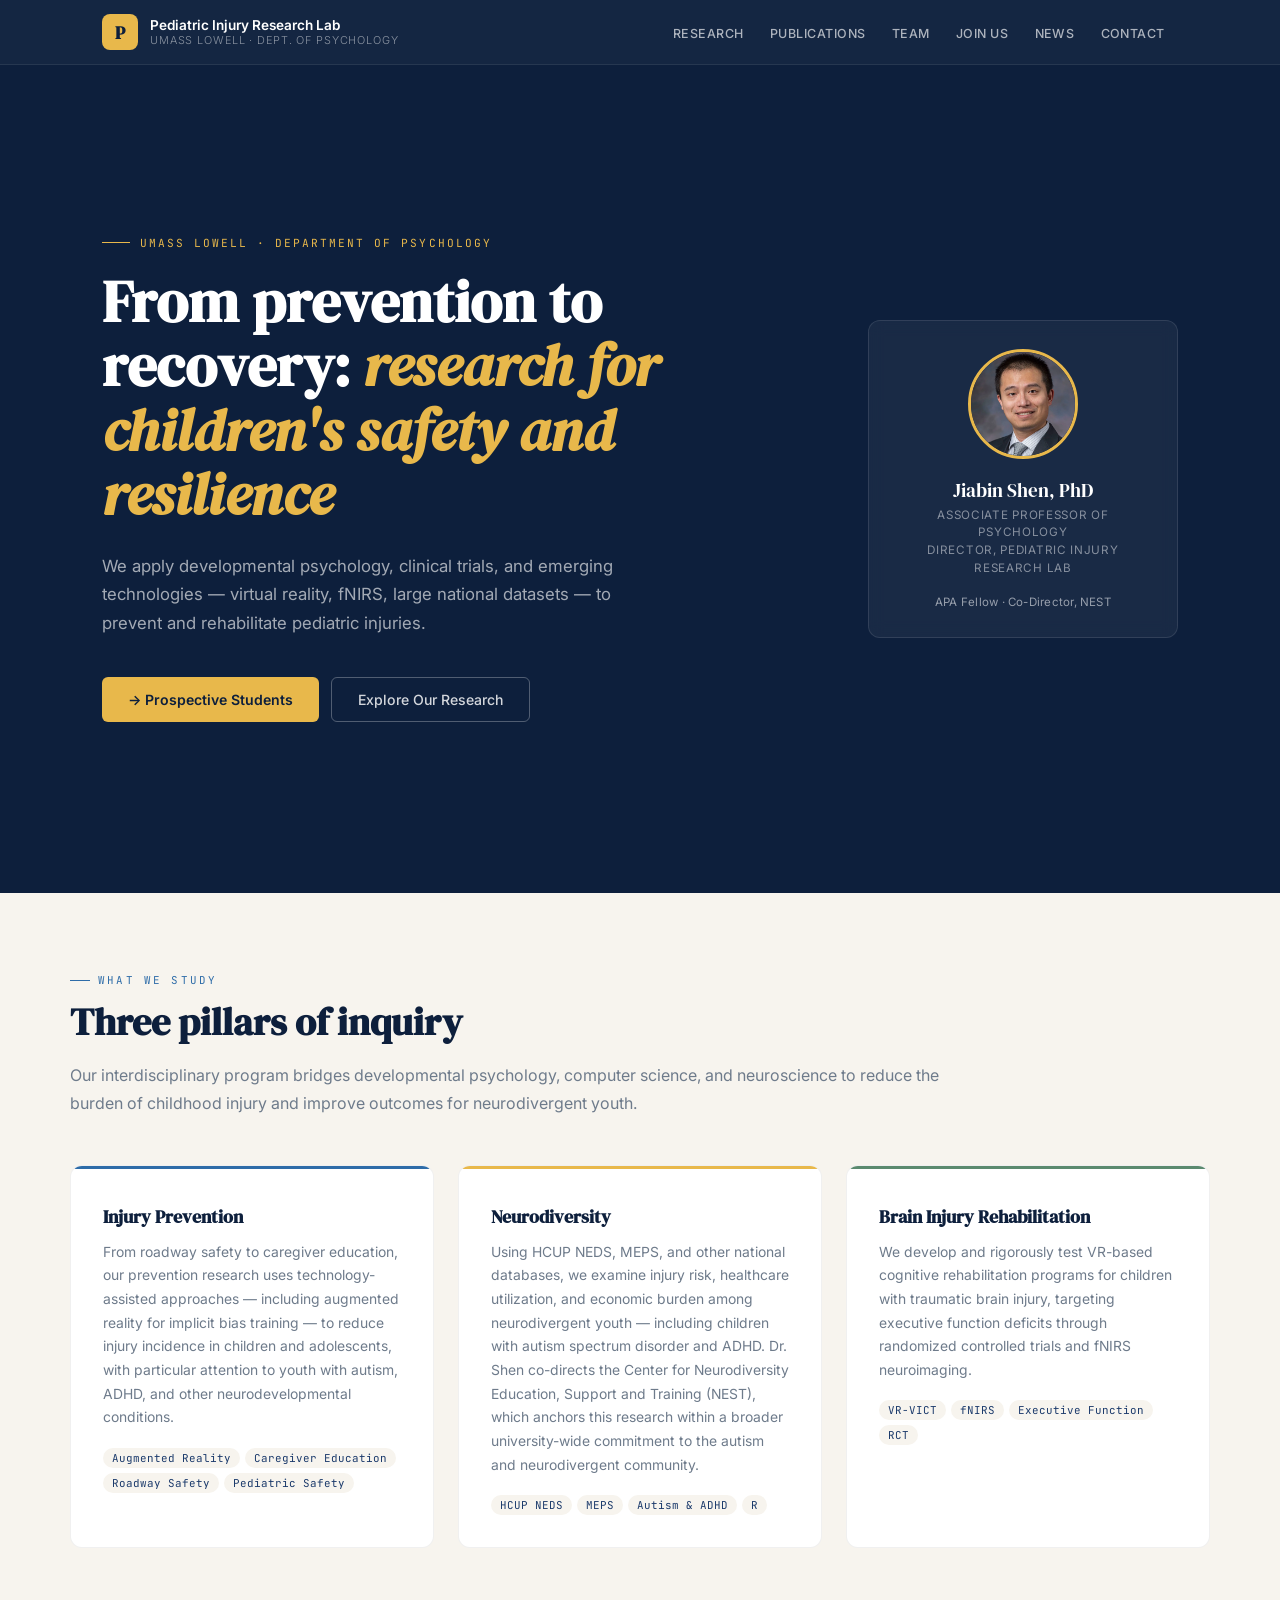
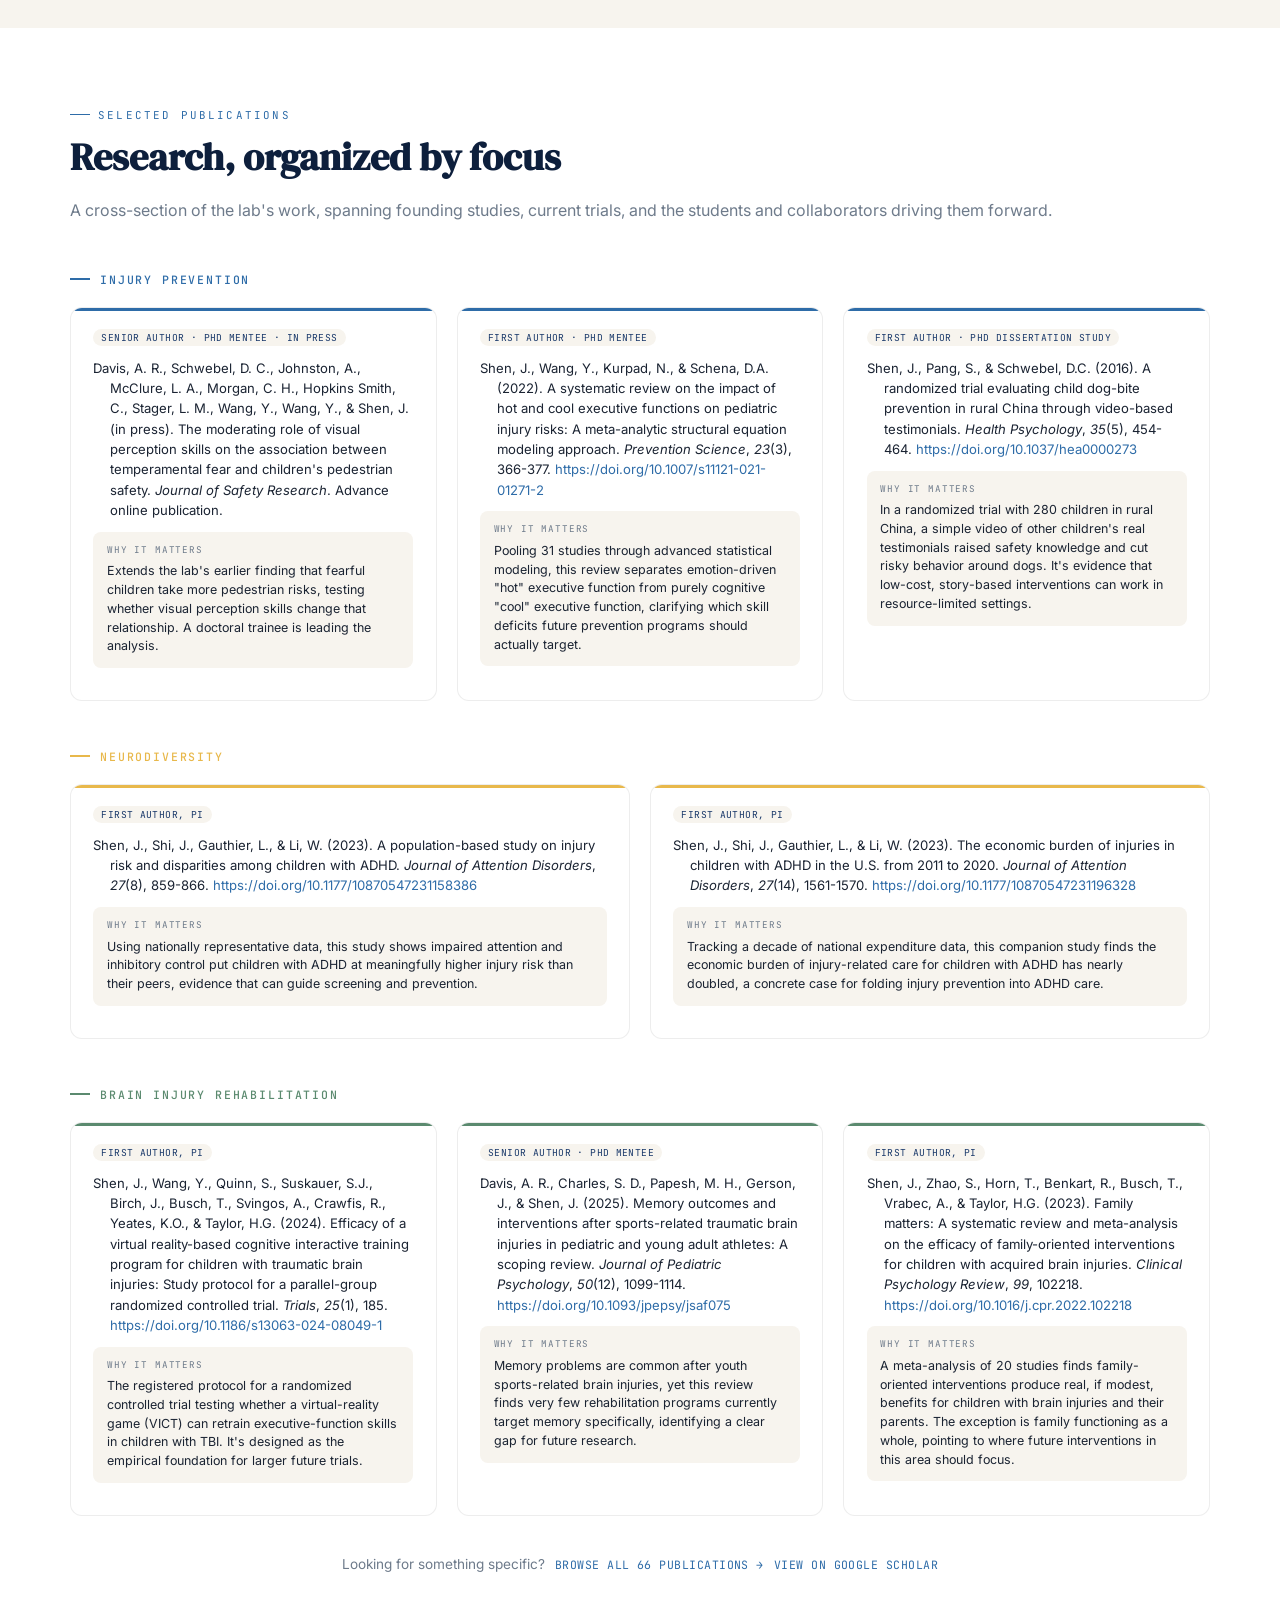
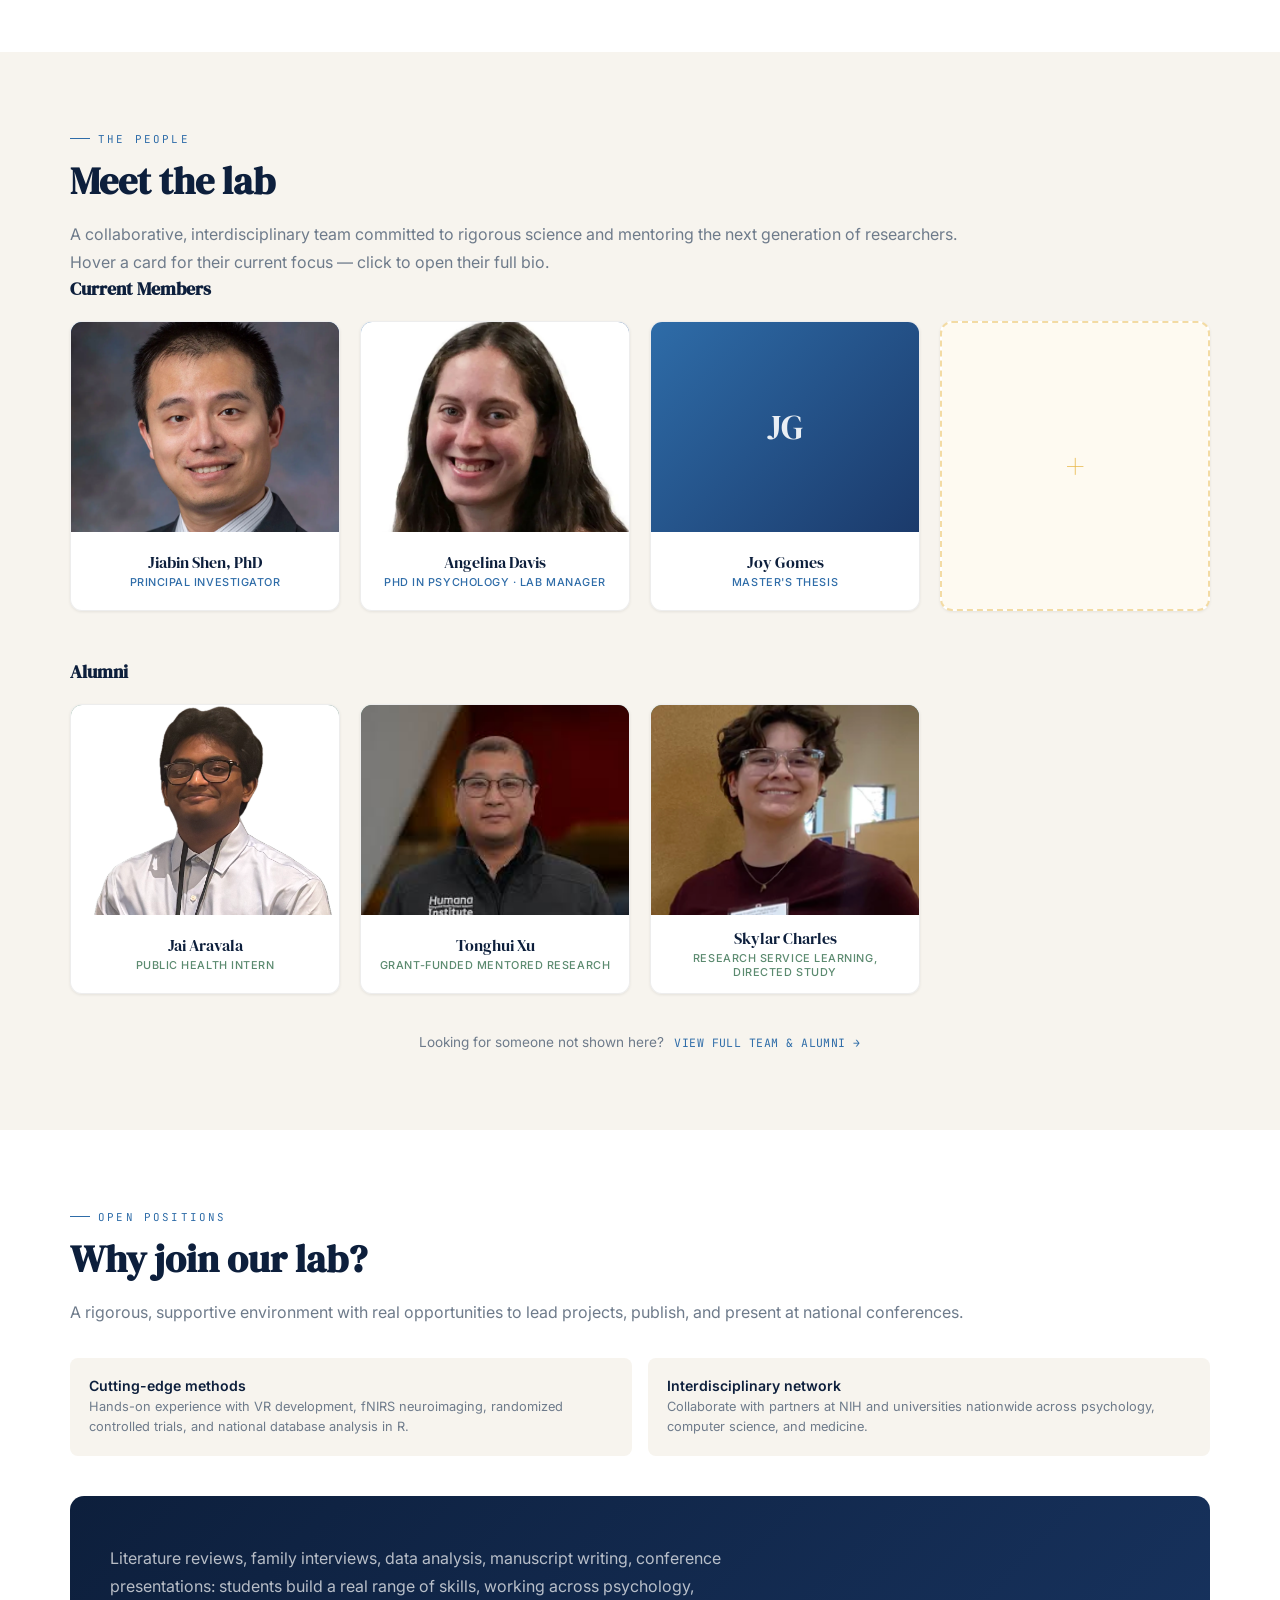
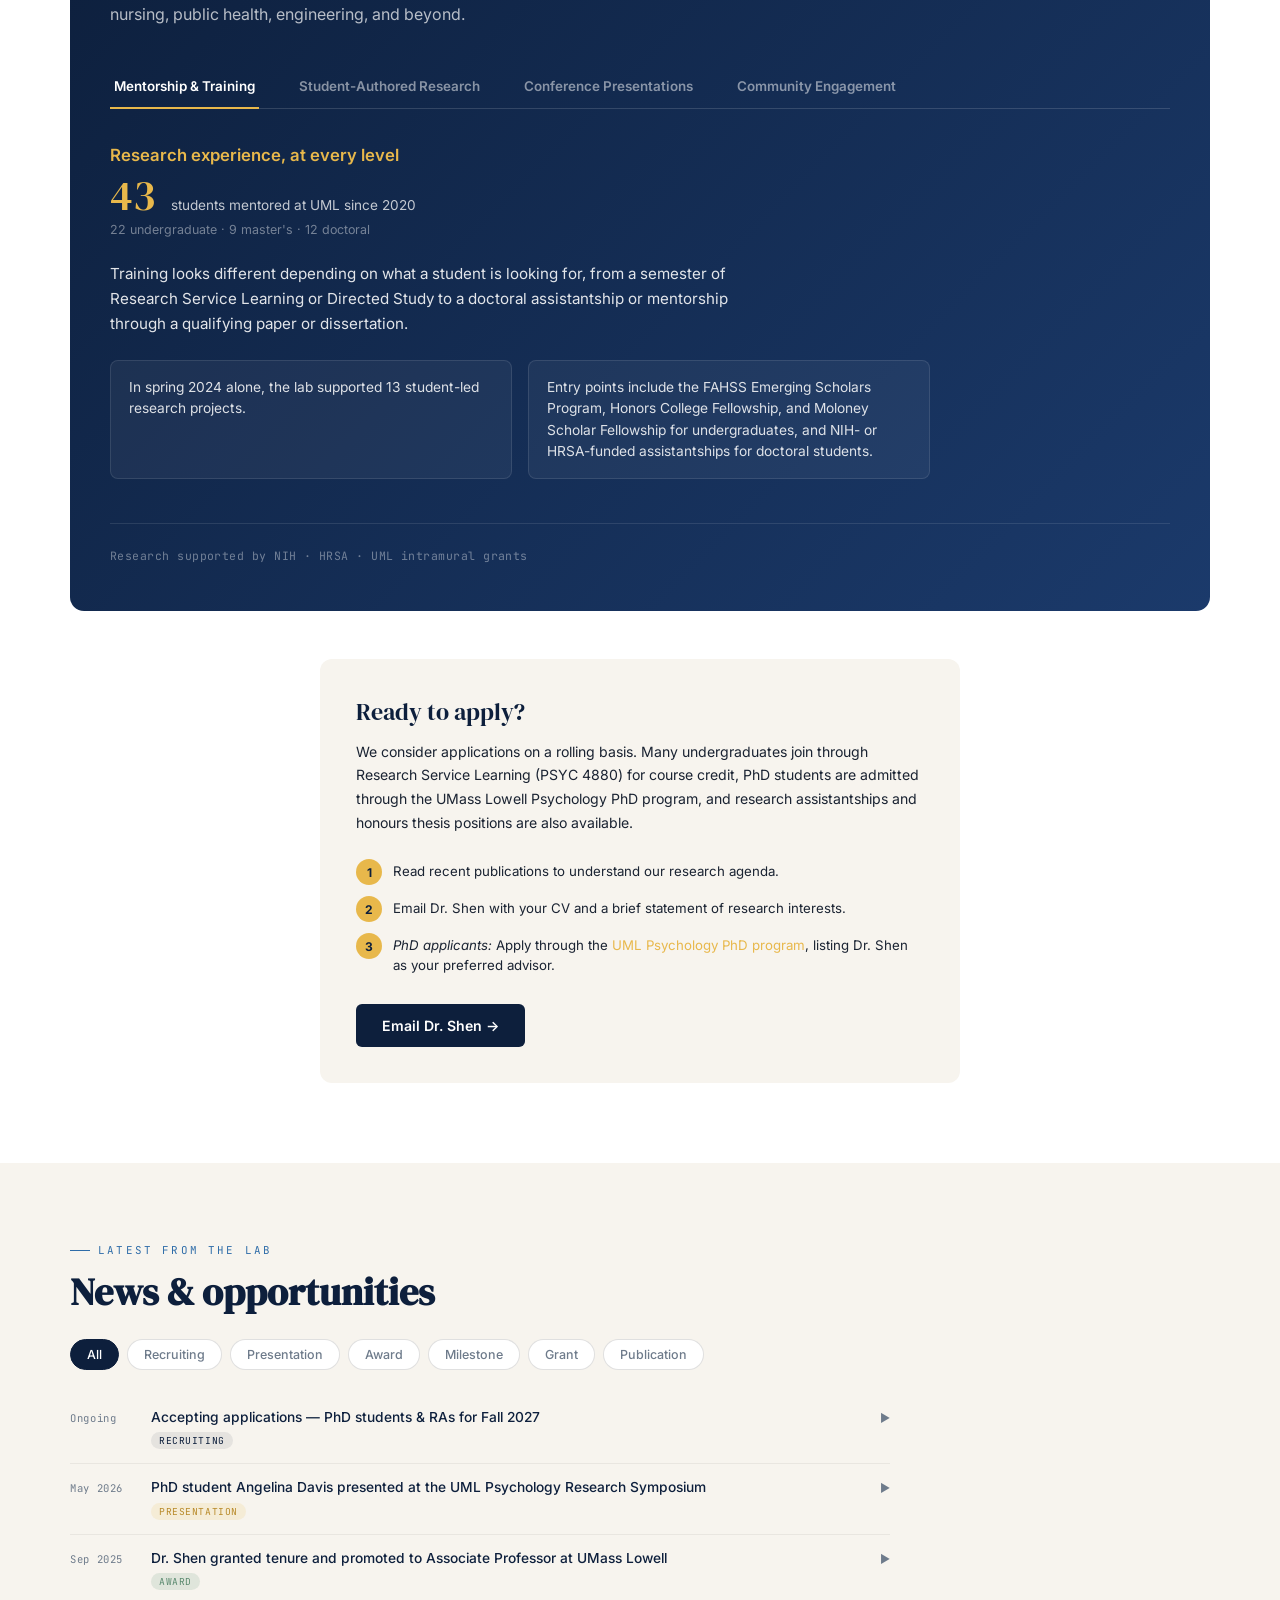
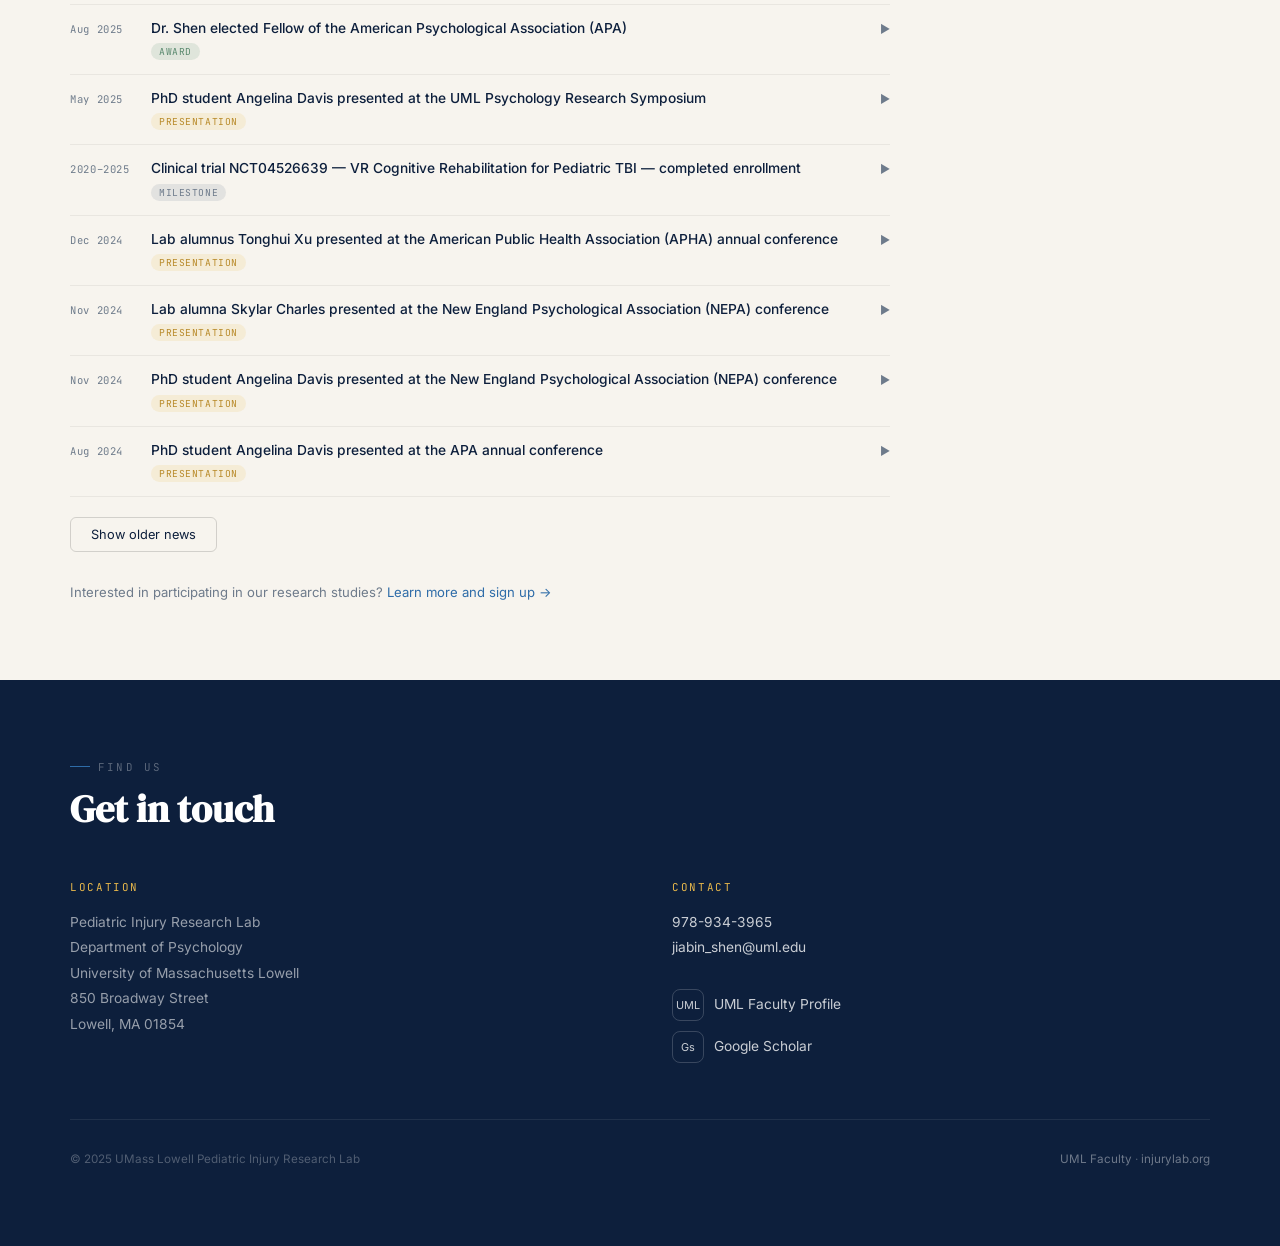
==== commit 3a2a0f2b: "Rework team page to new spreadsheet schema and restore Joy Gomes' card The team database split Progr" ====
--- a/index.html
+++ b/index.html
@@ -591,28 +591,28 @@
       links:[]
     },
     {
-      id:'gomes', name:'Joy Gomes', role:'ABAAS Masters Student', initials:'JG',
+      id:'gomes', name:'Joy Gomes', role:"Master's Thesis", initials:'JG',
       color:'linear-gradient(135deg,#2E6CA8,#1B3A6B)',
-      focus:'Master’s – Applied Behavior Analysis & Autism Studies',
+      focus:'Applied Behavior Analysis & Autism Studies',
       bio:'',
       links:[]
     }
   ],
   alumni:[
     {
-      id:'aravala', name:'Jai Aravala', role:'Masters in Public Health', initials:'JA', photo:'images/jai-aravala.jpg', alum:true,
+      id:'aravala', name:'Jai Aravala', role:'Public Health Intern', initials:'JA', photo:'images/jai-aravala.jpg', alum:true,
       focus:'Population health · injury disparities',
       bio:'Master of Public Health student contributing to the lab\u2019s population-based research on pediatric injury disparities and health outcomes.',
       links:[]
     },
     {
-      id:'xu', name:'Tonghui Xu', role:'Doctor of Education', initials:'TX', photo:'images/tonghui-xu.jpg', alum:true,
+      id:'xu', name:'Tonghui Xu', role:'Grant-Funded Mentored Research', initials:'TX', photo:'images/tonghui-xu.jpg', alum:true,
       focus:'ASD injury risk · MEPS analysis',
       bio:'Doctoral graduate in Research & Evaluation in Education. Presented "Identifying Crucial Predictors for Injury Risk in Children with ASD Using 22 Years of MEPS Data" at the American Public Health Association (APHA) annual conference, December 2024.',
       links:[]
     },
     {
-      id:'charles', name:'Skylar Charles', role:'BA in Psychology', initials:'SC', photo:'images/skylar-charles.jpg', alum:true,
+      id:'charles', name:'Skylar Charles', role:'Research Service Learning, Directed Study', initials:'SC', photo:'images/skylar-charles.jpg', alum:true,
       focus:'TBI in multilingual populations',
       bio:'UML psychology graduate. Presented "The Effects of Traumatic Brain Injury in Individual Languages of Multilinguals: A Systematic Review" at the New England Psychological Association (NEPA) conference, November 2024.',
       links:[]
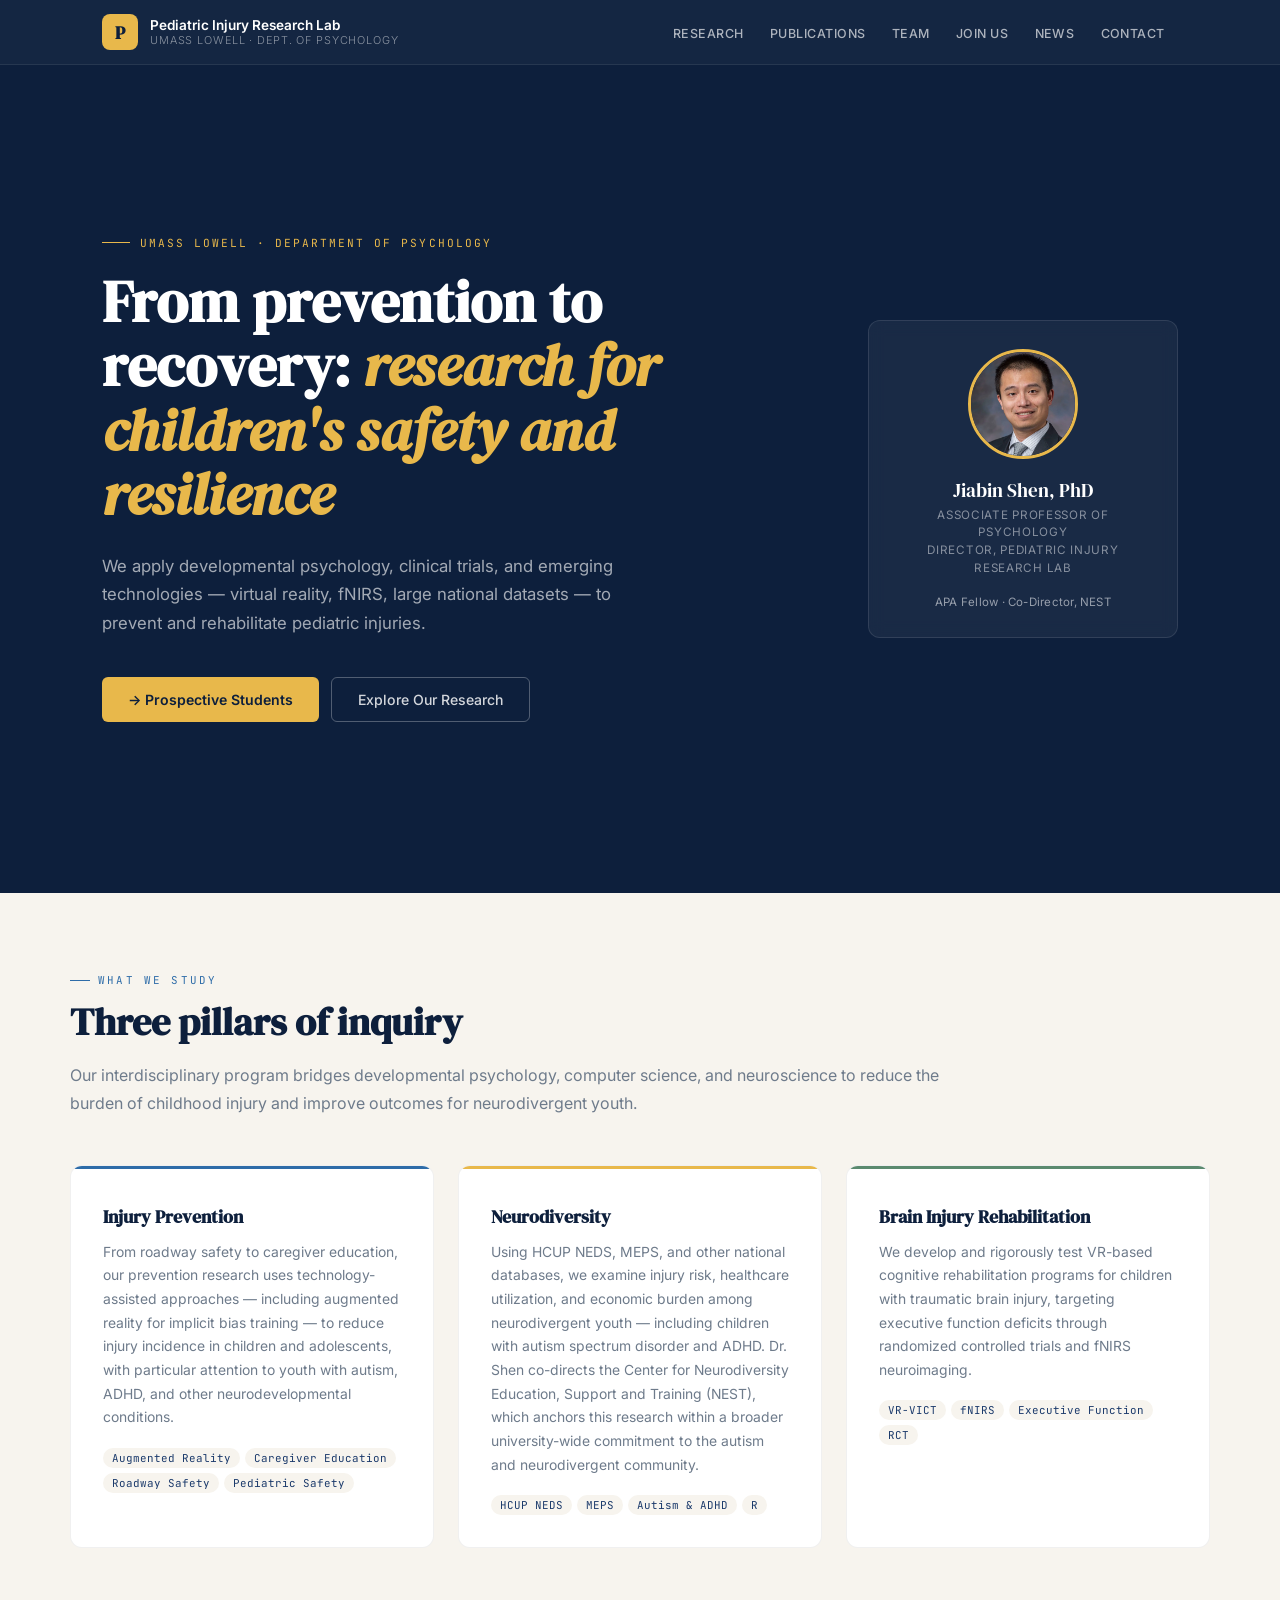
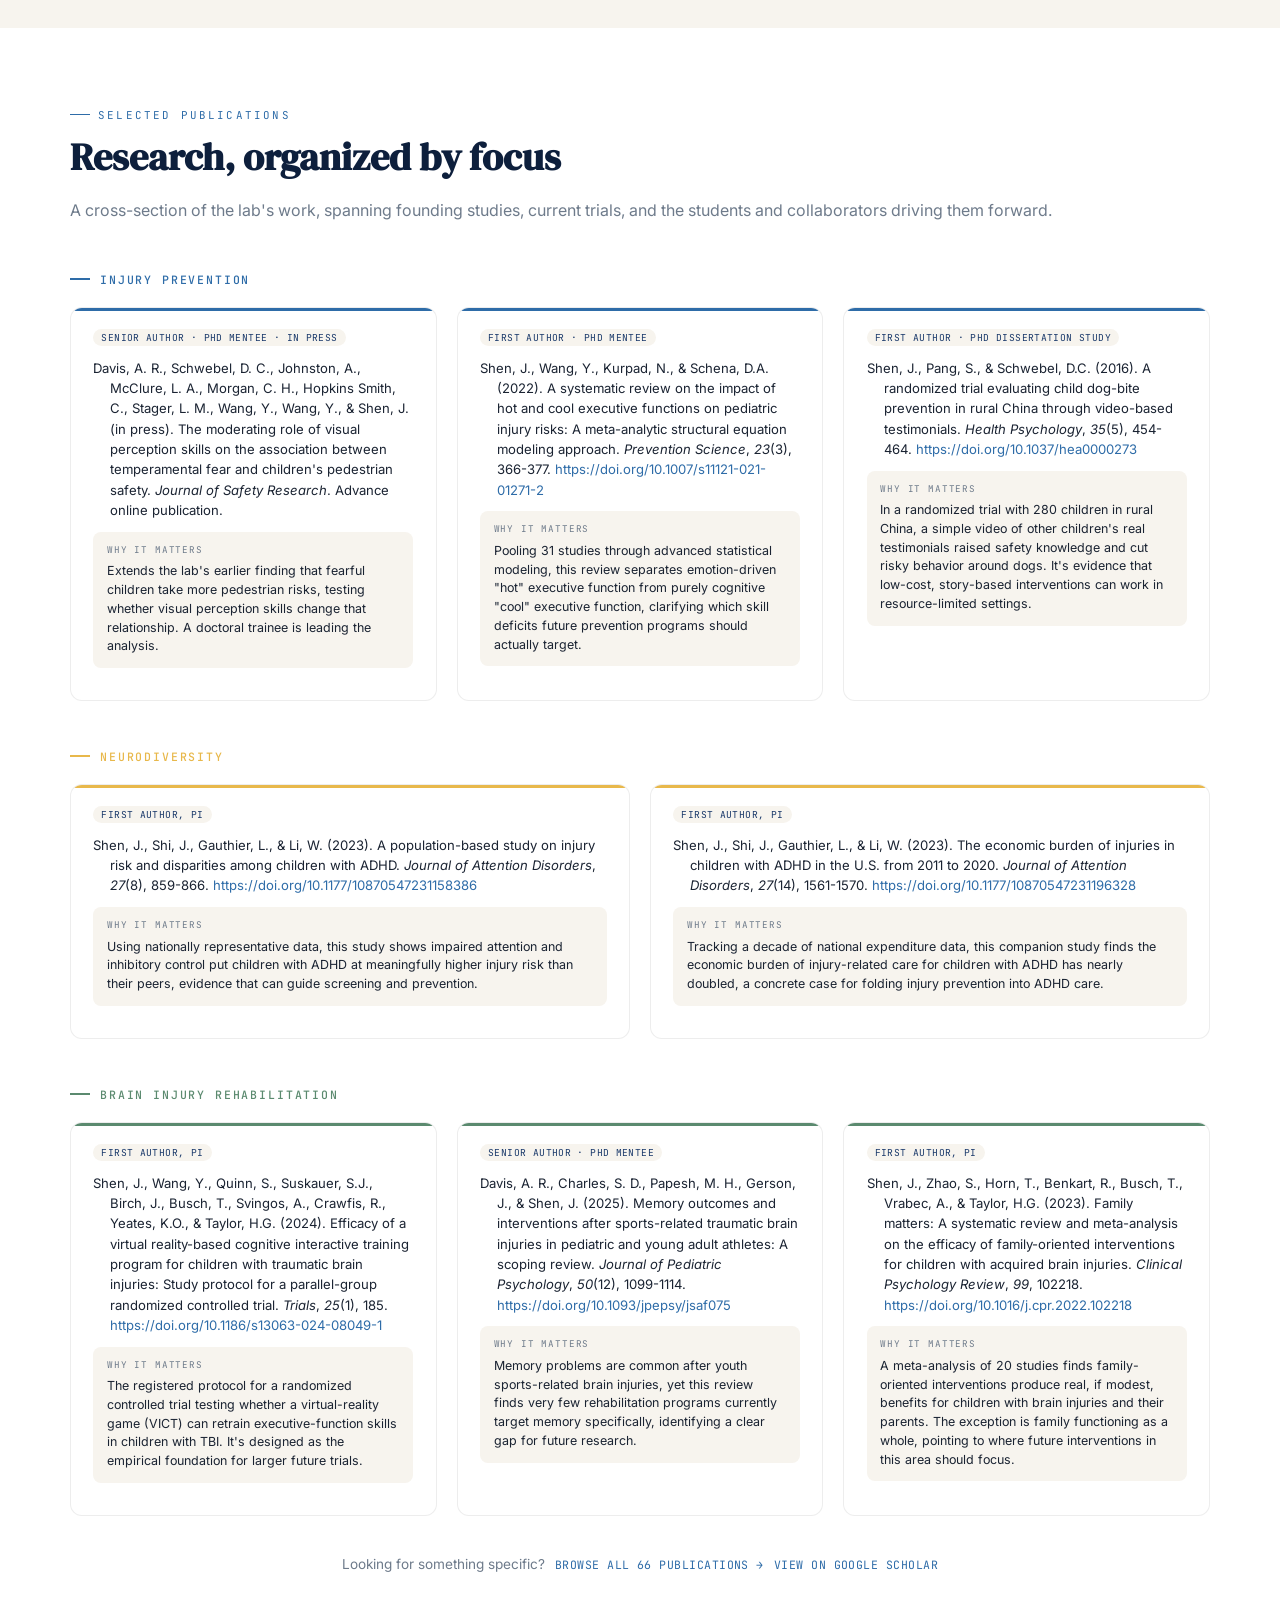
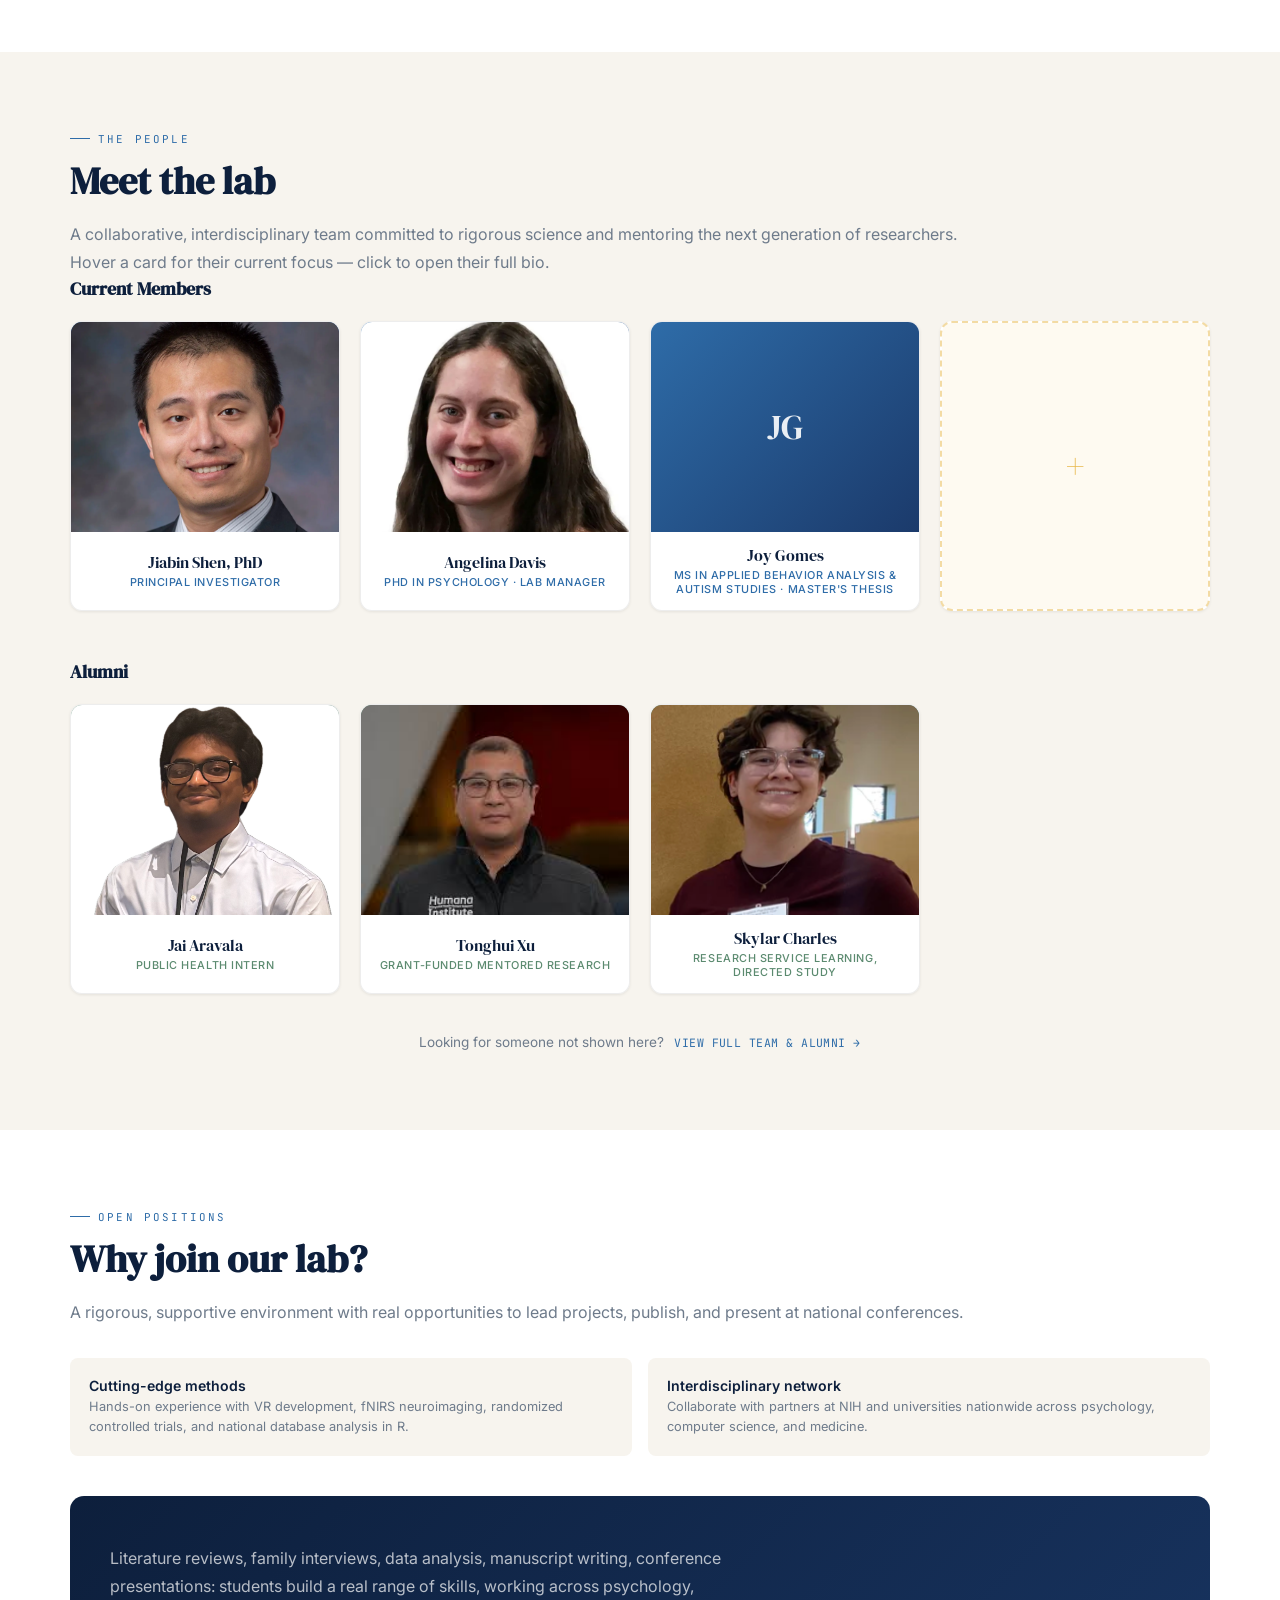
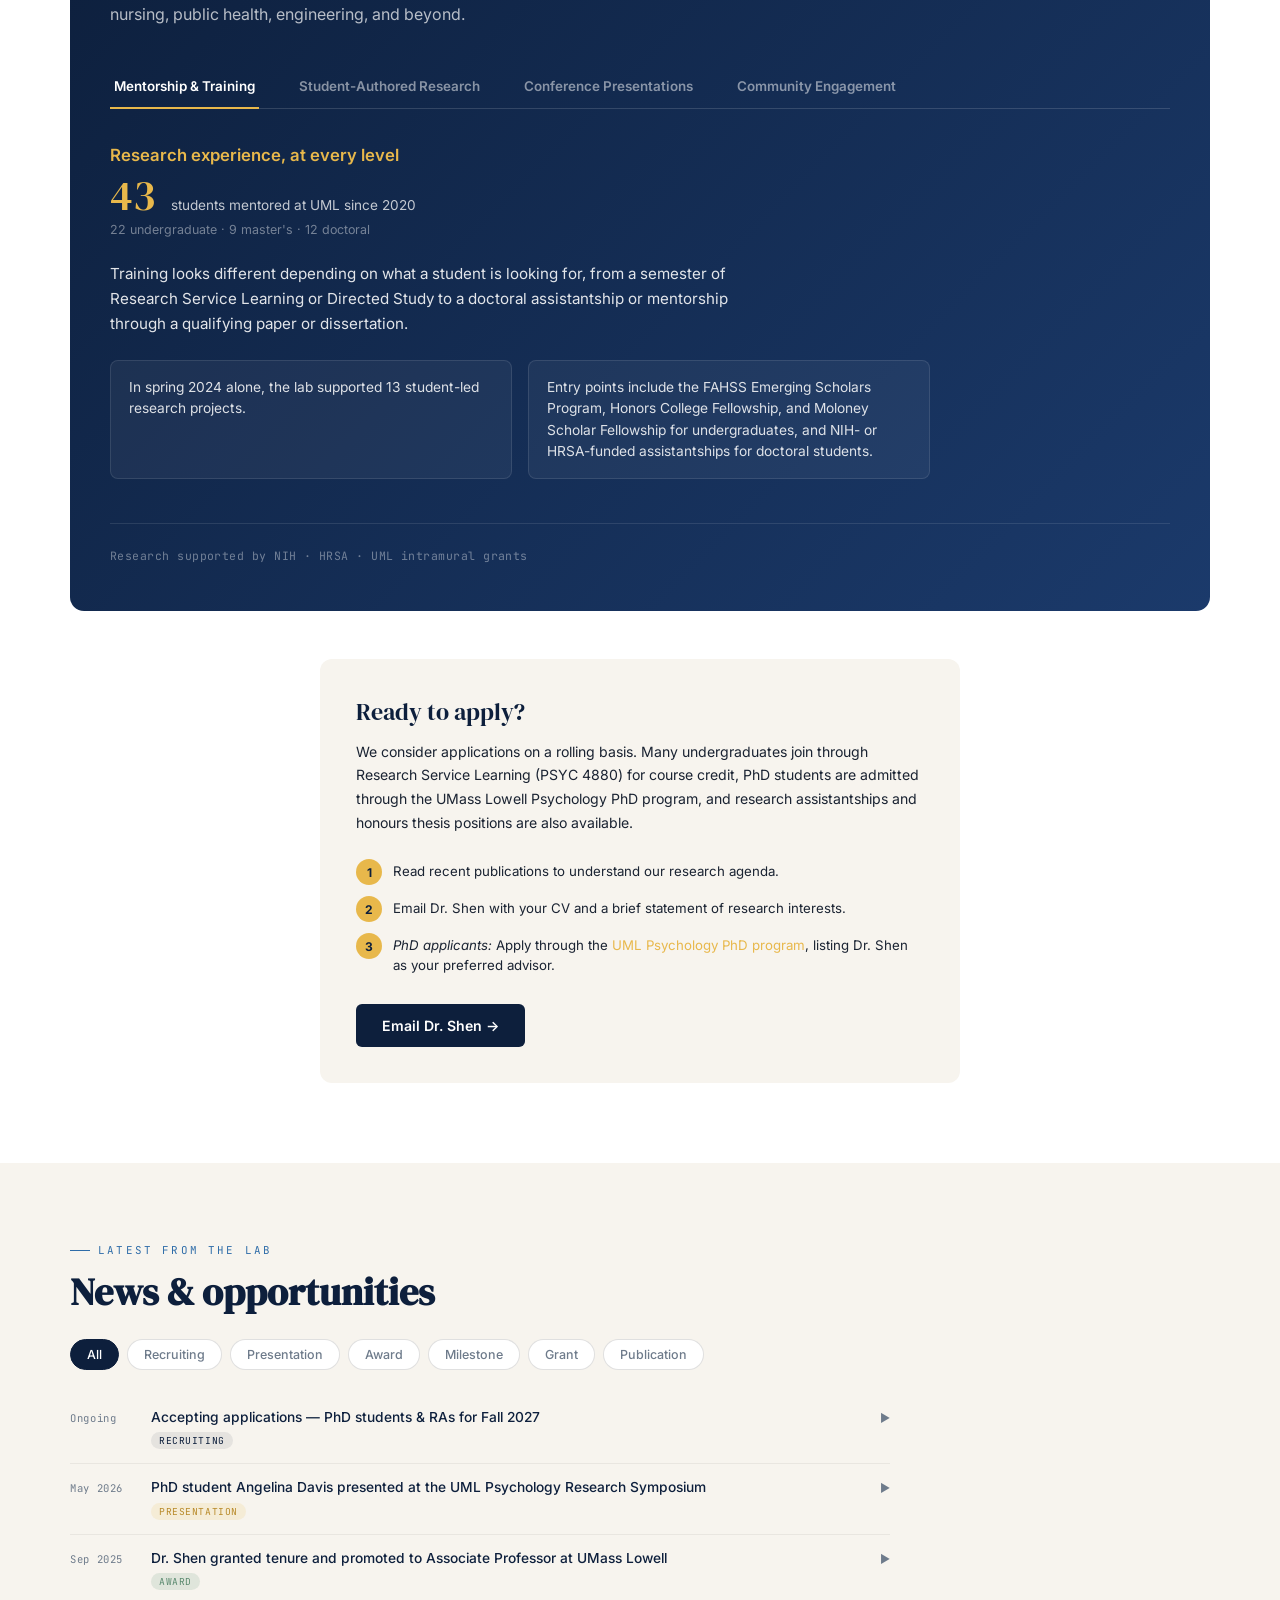
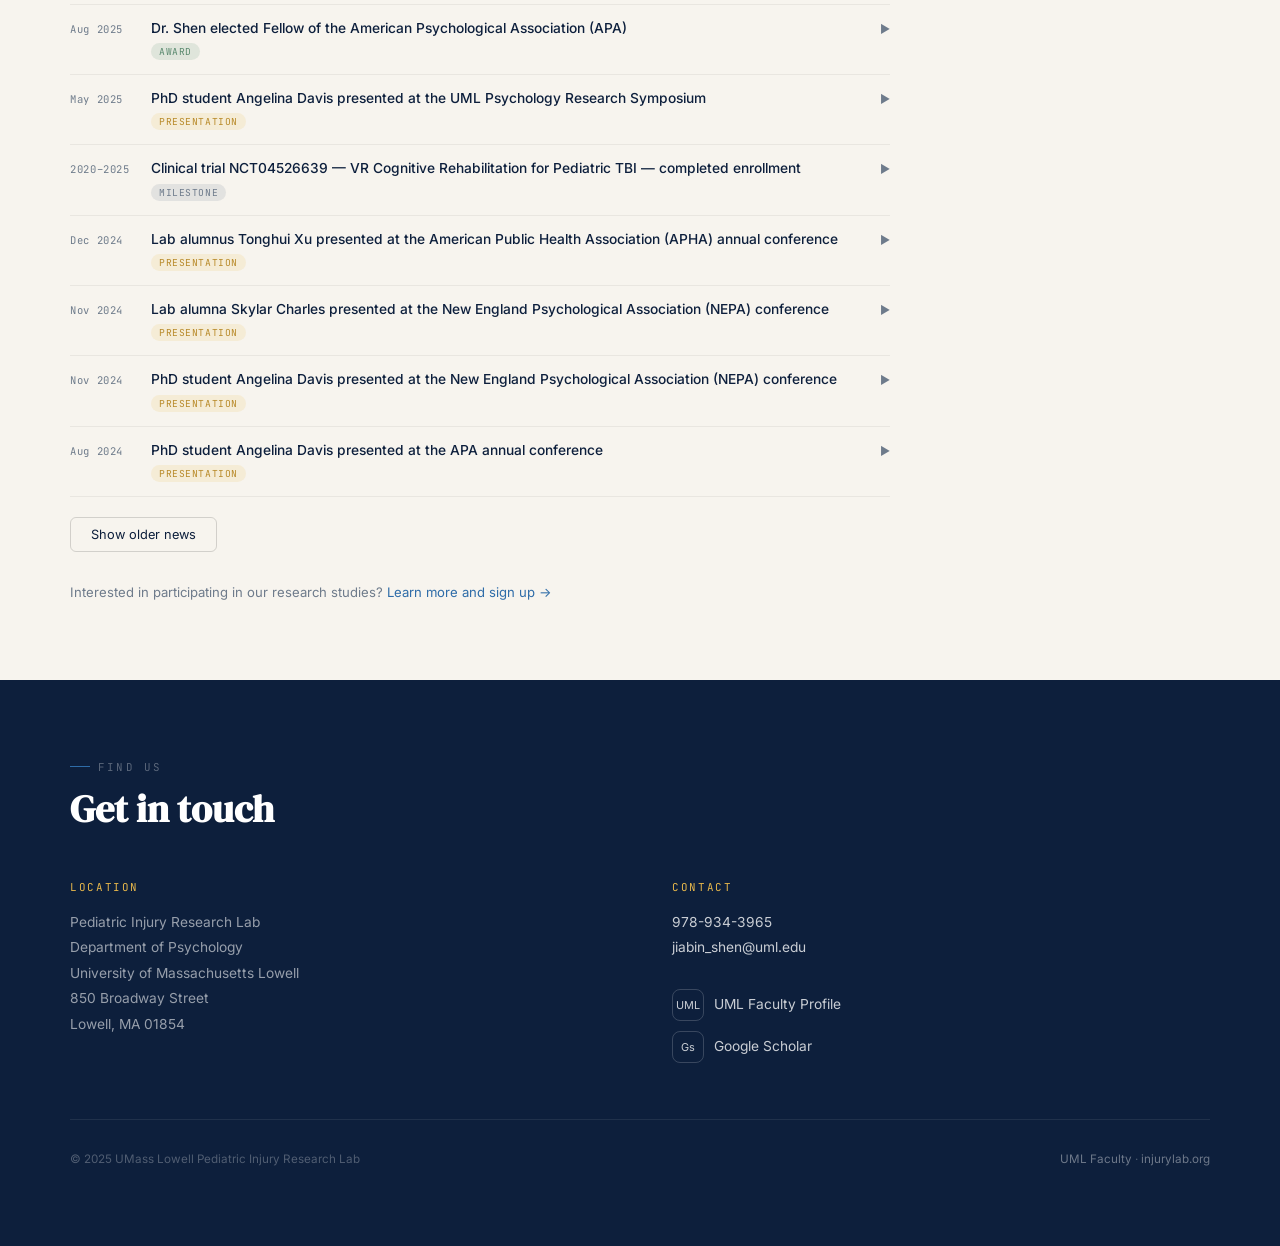
==== commit 48ba80b4: "Sort team.html alumni chronologically instead of by manual order Each Degree Level group now sorts b" ====
--- a/index.html
+++ b/index.html
@@ -591,9 +591,9 @@
       links:[]
     },
     {
-      id:'gomes', name:'Joy Gomes', role:"Master's Thesis", initials:'JG',
+      id:'gomes', name:'Joy Gomes', role:"MS in Applied Behavior Analysis & Autism Studies · Master's Thesis", initials:'JG',
       color:'linear-gradient(135deg,#2E6CA8,#1B3A6B)',
-      focus:'Applied Behavior Analysis & Autism Studies',
+      focus:'',
       bio:'',
       links:[]
     }
@@ -638,8 +638,7 @@
         </div>
       </div>
       <div class="itg-face itg-back">
-        <div class="itg-back-label">Current Focus</div>
-        <div class="itg-back-focus">${p.focus}</div>
+        ${p.focus ? `<div class="itg-back-label">Current Focus</div><div class="itg-back-focus">${p.focus}</div>` : ''}
         <div class="itg-back-hint">${p.bio ? `Click for full bio${linksHTML? ' & links':''}` : 'Click for more'}</div>
       </div>
     </div>
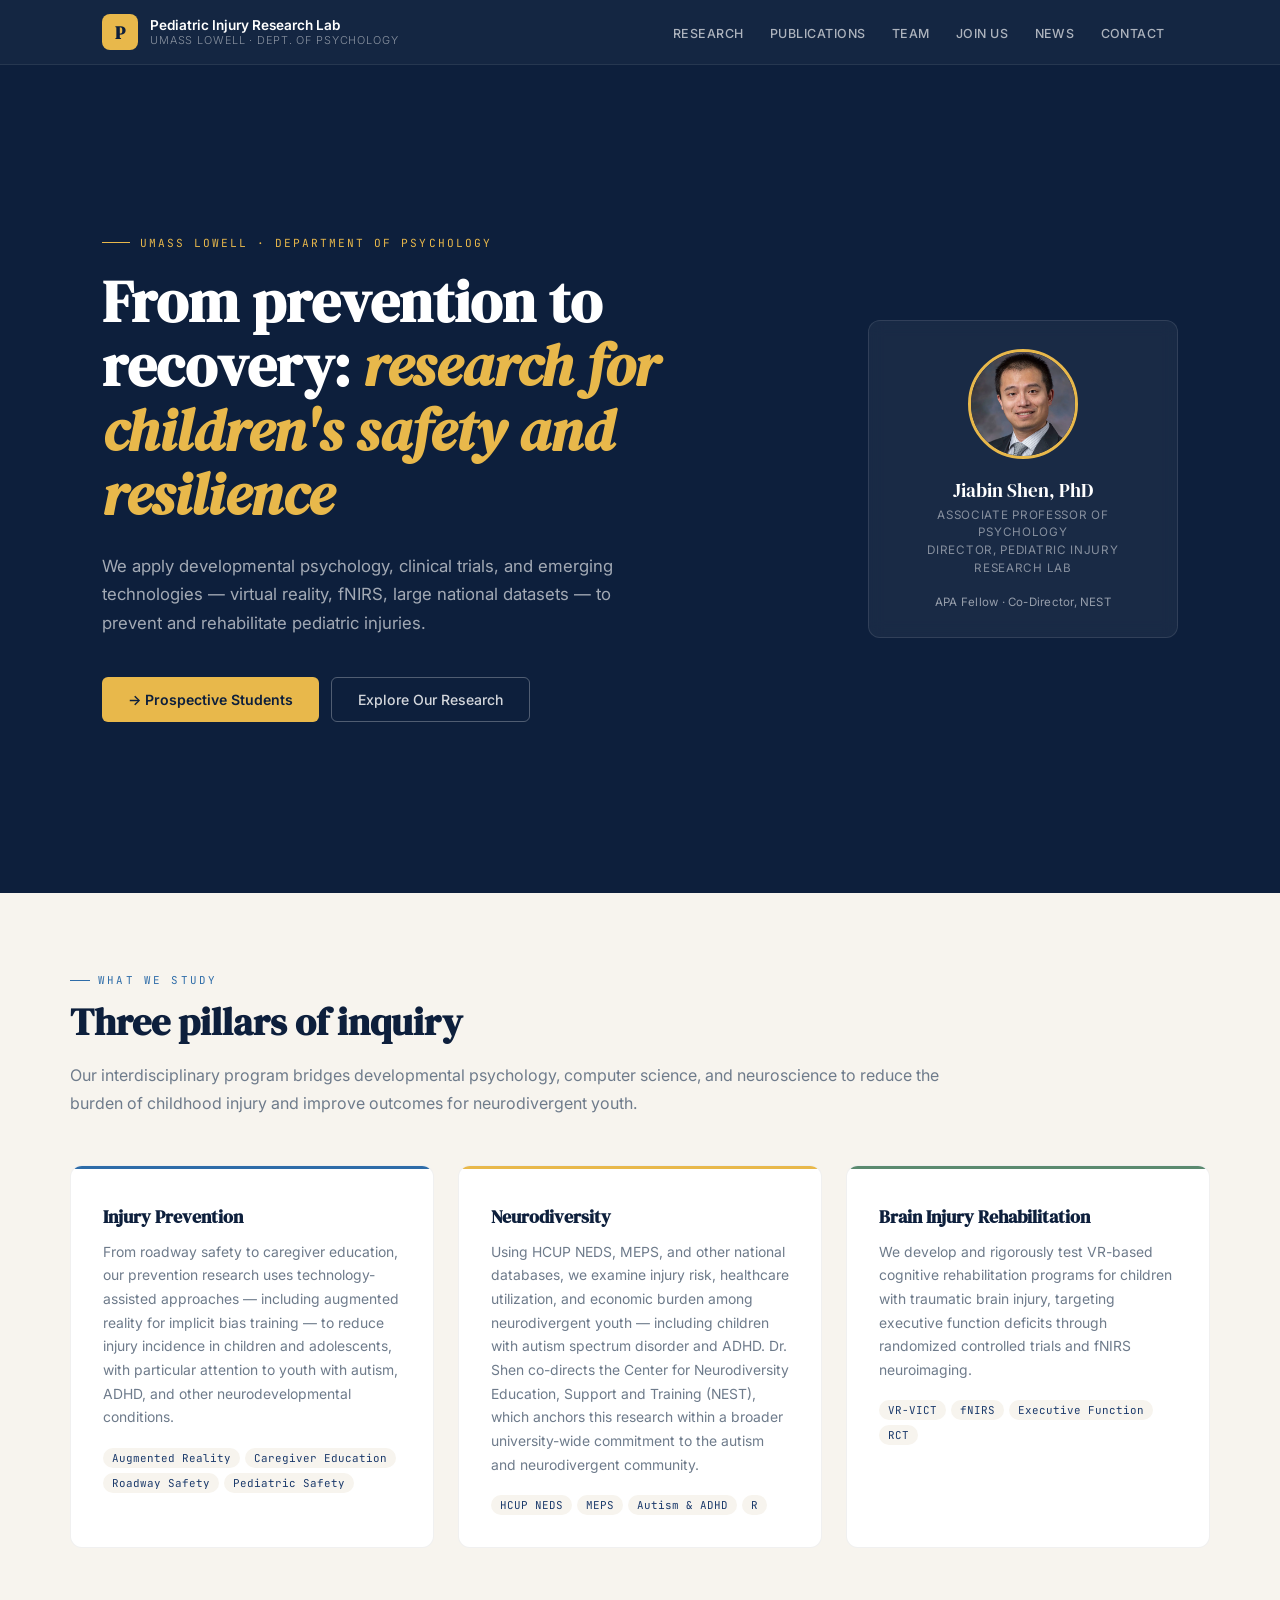
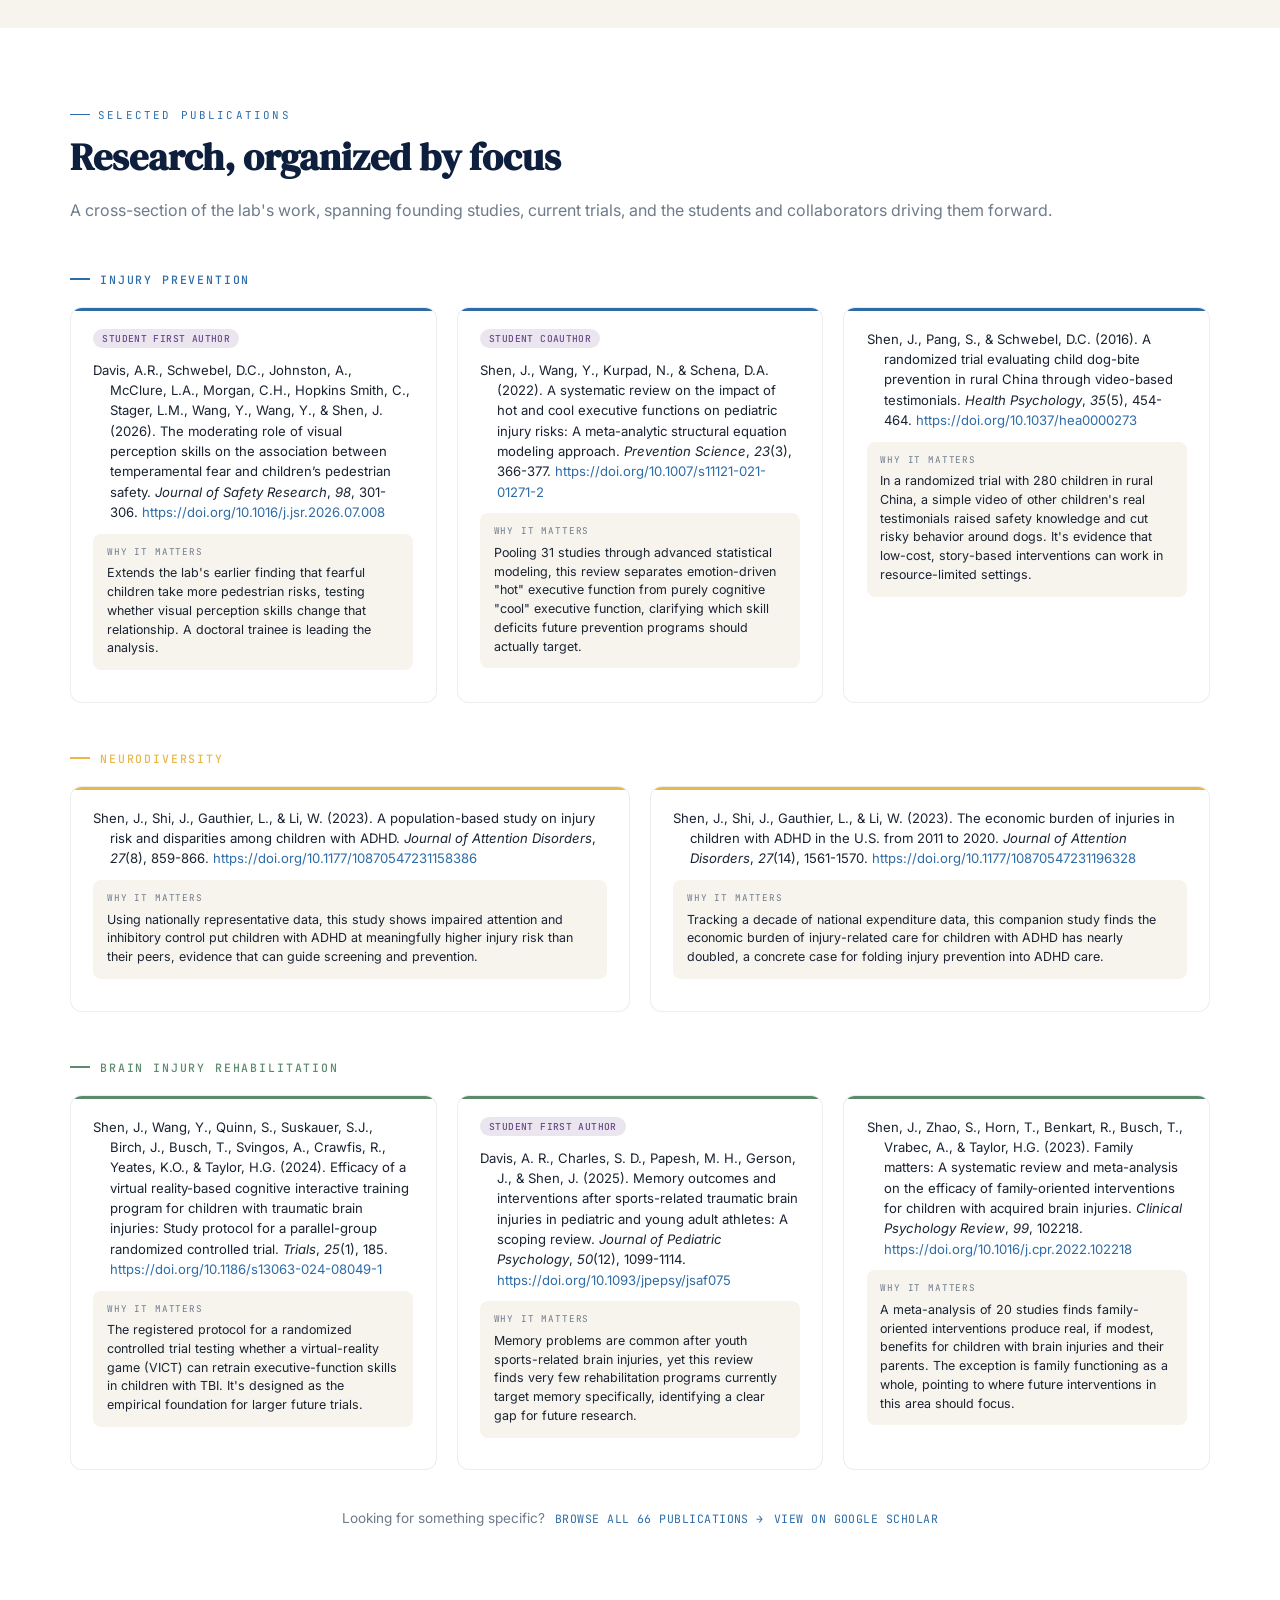
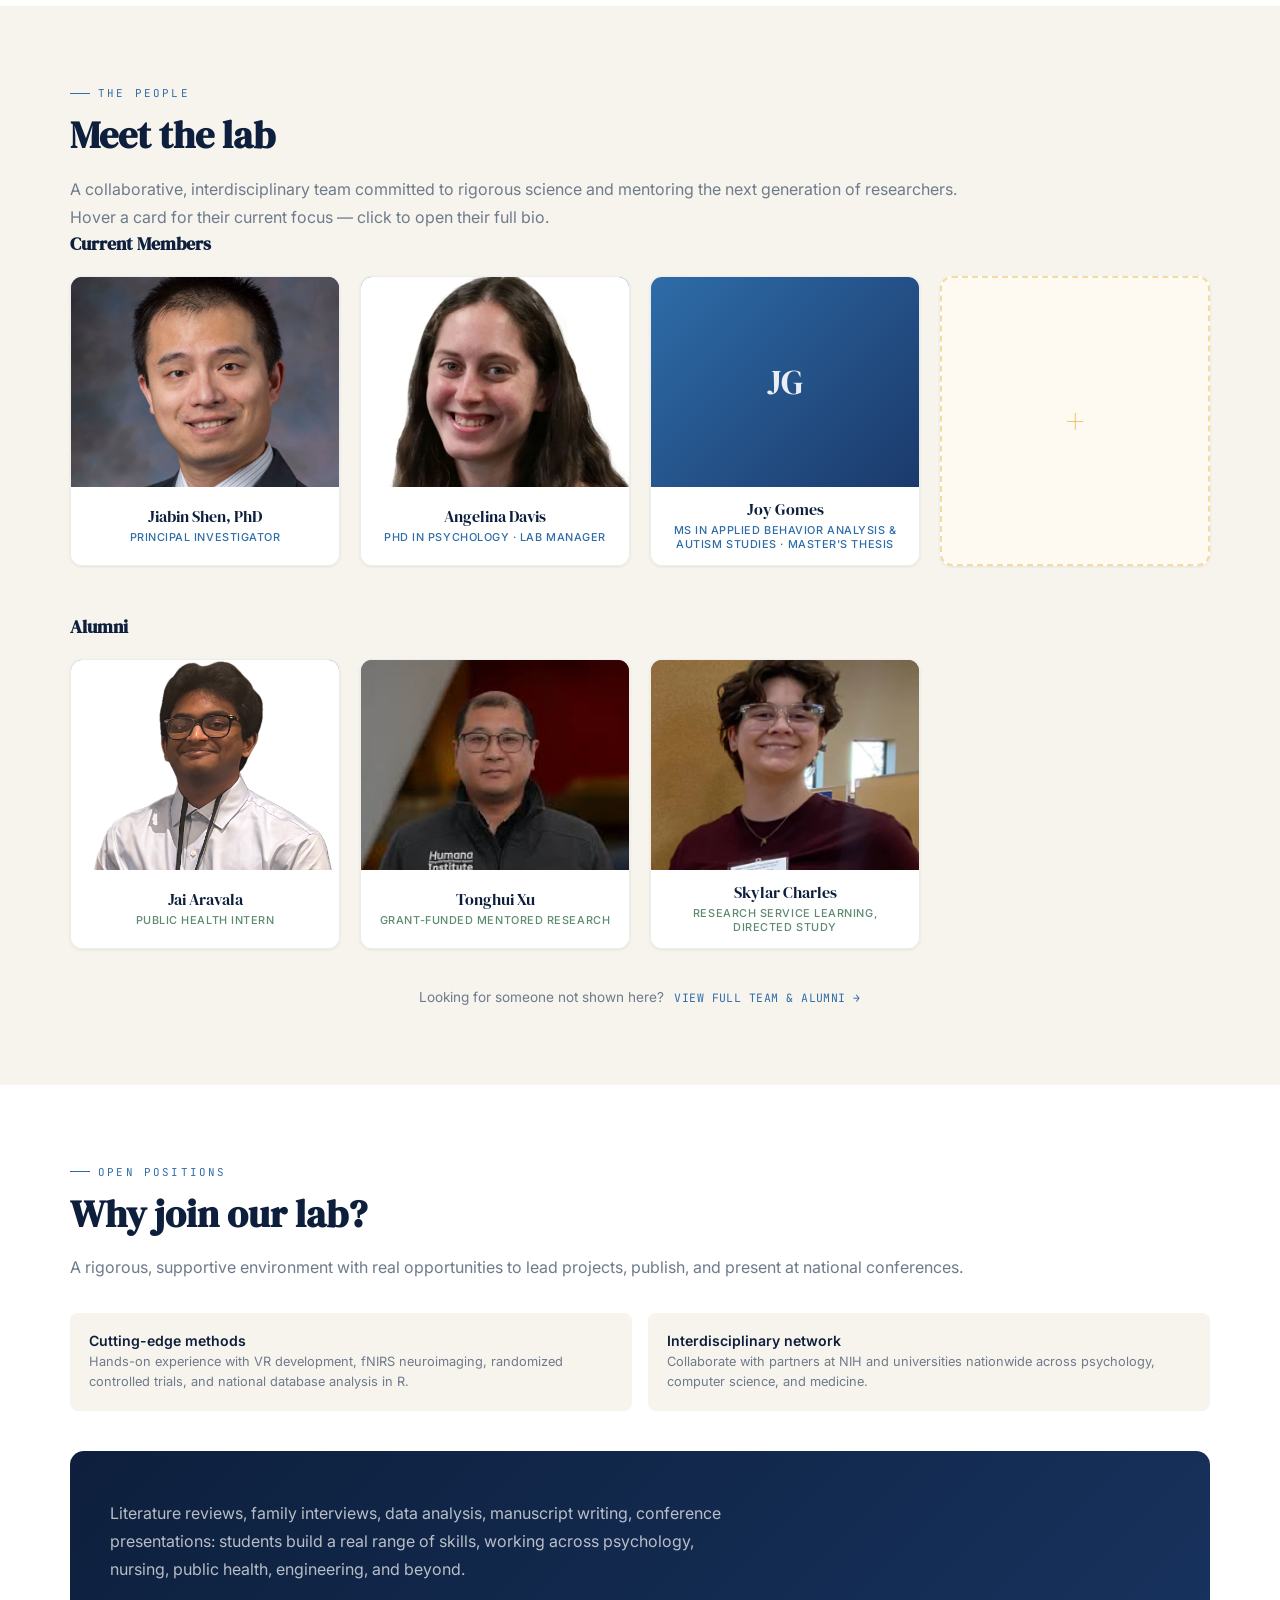
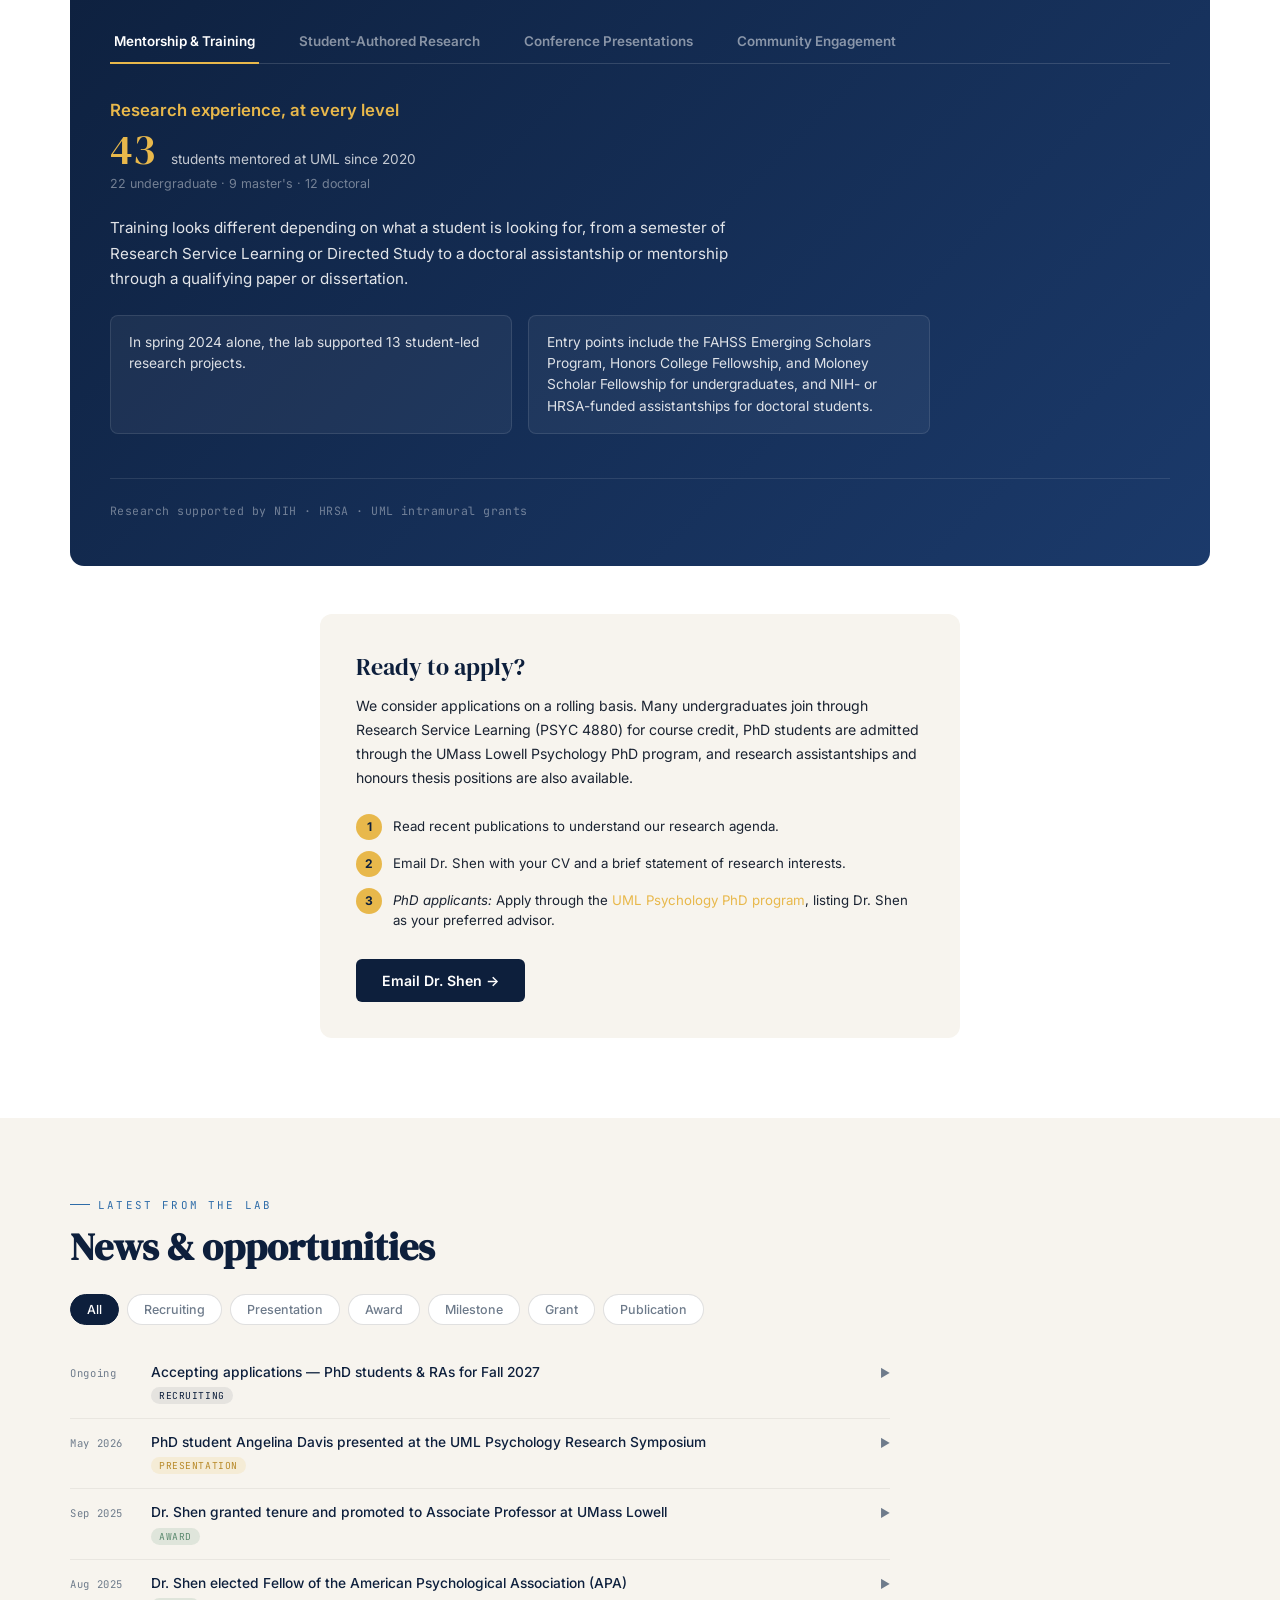
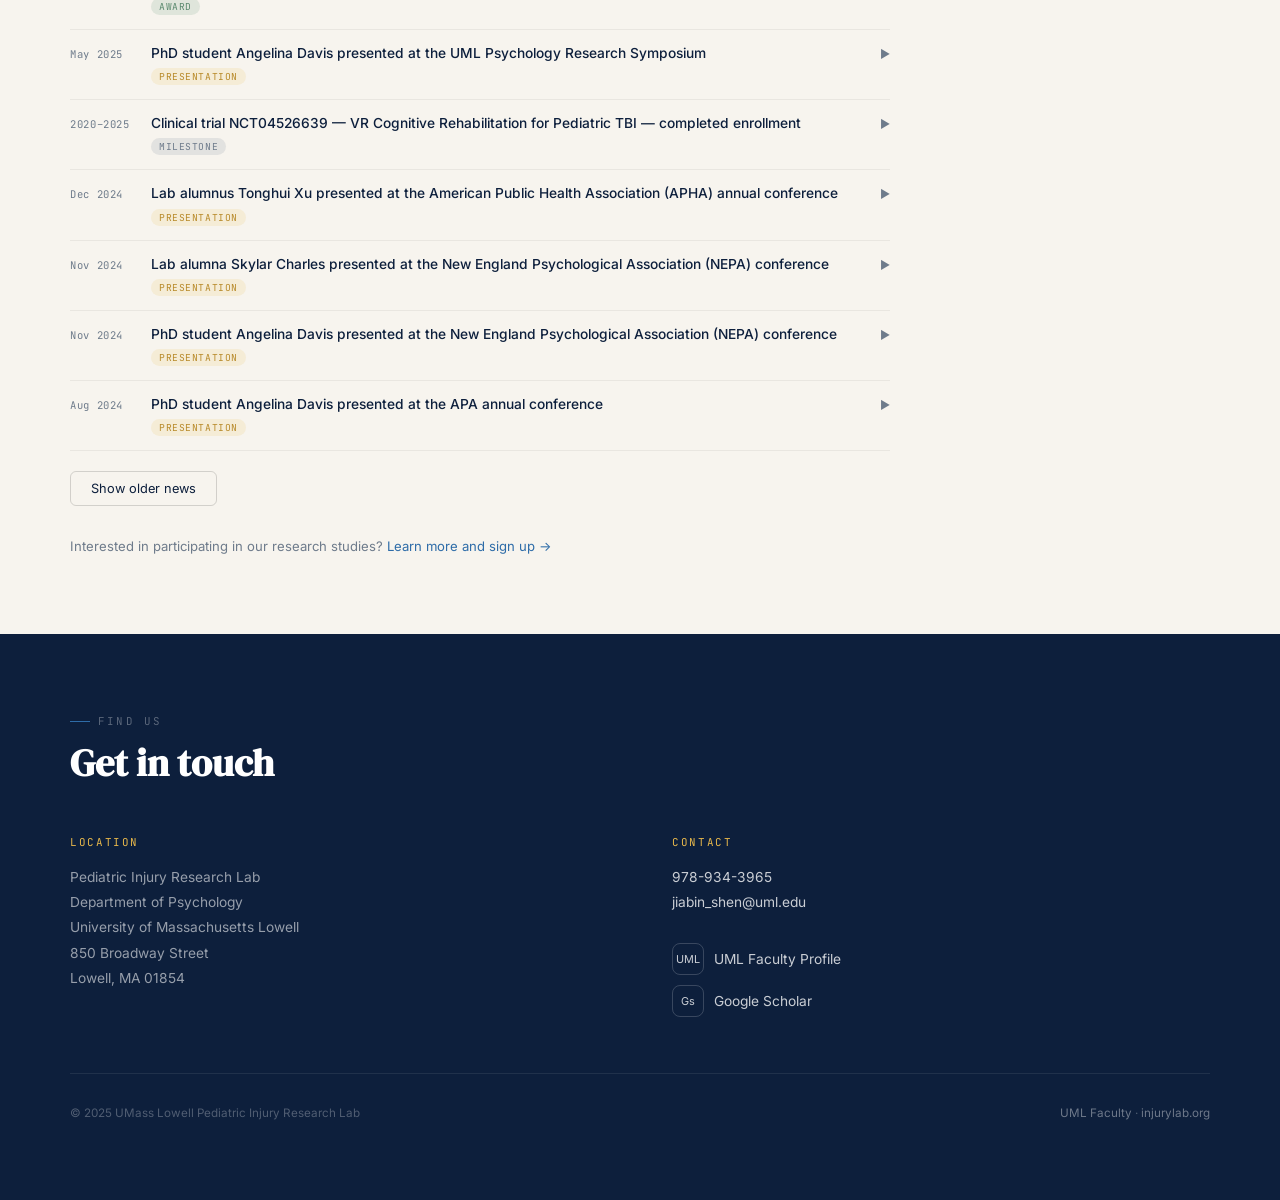
==== commit ba7abb12: "Replace free-text role with authorship checkbox columns Restructures the publications CSV so authors" ====
--- a/index.html
+++ b/index.html
@@ -17,6 +17,9 @@
   --navy:#0D1F3C; --steel:#1B3A6B; --sky:#2E6CA8;
   --accent:#E8B84B; --sage:#5B8A6F; --sand:#F7F4EE;
   --white:#fff; --mid:#6E7B8B; --ink:#1A2332;
+  /* student tags: purple, deliberately outside the sky/accent/sage theme
+     palette so the tag reads as its own signal rather than a theme color */
+  --student:#6B4C87; --student-bg:rgba(107,76,135,.14);
   --dp:'DM Serif Display',Georgia,serif;
   --bd:'Inter',system-ui,sans-serif;
   --mn:'JetBrains Mono',monospace;
@@ -134,7 +137,9 @@
 .pub-accent .pub-paper::before{background:var(--accent)}
 .pub-sage .pub-paper::before{background:var(--sage)}
 .pub-paper:hover{box-shadow:0 12px 32px rgba(0,0,0,.08)}
-.pub-role{display:inline-block;font-family:var(--mn);font-size:.6rem;letter-spacing:.04em;text-transform:uppercase;padding:2px 8px;border-radius:20px;background:var(--sand);color:var(--steel);margin-bottom:.75rem;align-self:flex-start}
+.pub-tags{display:flex;flex-wrap:wrap;gap:5px;margin-bottom:.75rem;align-self:flex-start}
+.pub-role{display:inline-block;font-family:var(--mn);font-size:.6rem;font-weight:500;letter-spacing:.04em;text-transform:uppercase;padding:3px 9px;border-radius:20px;background:var(--student-bg);color:var(--student)}
+.pub-inpress{display:inline-block;font-family:var(--mn);font-size:.6rem;letter-spacing:.04em;text-transform:uppercase;padding:3px 9px;border-radius:20px;background:var(--sand);color:var(--steel)}
 .pub-ref{font-size:.82rem;color:var(--ink);line-height:1.55;margin-bottom:.7rem;padding-left:1.3em;text-indent:-1.3em}
 .pub-ref em{font-style:italic}
 .pub-ref a{color:var(--sky);word-break:break-word}
@@ -534,11 +539,17 @@
 ];
 
 function PUBcard(p){
+  // Only the two student flags produce a visible tag. Role text is search-only
+  // on publications.html and never rendered, so "In Press" gets its own neutral
+  // pill rather than being appended to a role string.
   const inPress = p.apa.includes('Advance online publication.');
-  const role = p.role + (inPress ? ' · In Press' : '');
+  let tags = '';
+  if (p.studentFirstAuthor) tags += '<span class="pub-role">Student First Author</span>';
+  if (p.studentCoauthor) tags += '<span class="pub-role">Student Coauthor</span>';
+  if (inPress) tags += '<span class="pub-inpress">In Press</span>';
   return `
   <div class="pub-paper">
-    <span class="pub-role">${role}</span>
+    ${tags ? `<div class="pub-tags">${tags}</div>` : ''}
     <p class="pub-ref">${p.apa}</p>
     ${p.note ? `<div class="pub-why"><span class="pub-why-label">Why it matters</span>${p.note}</div>` : ''}
   </div>`;
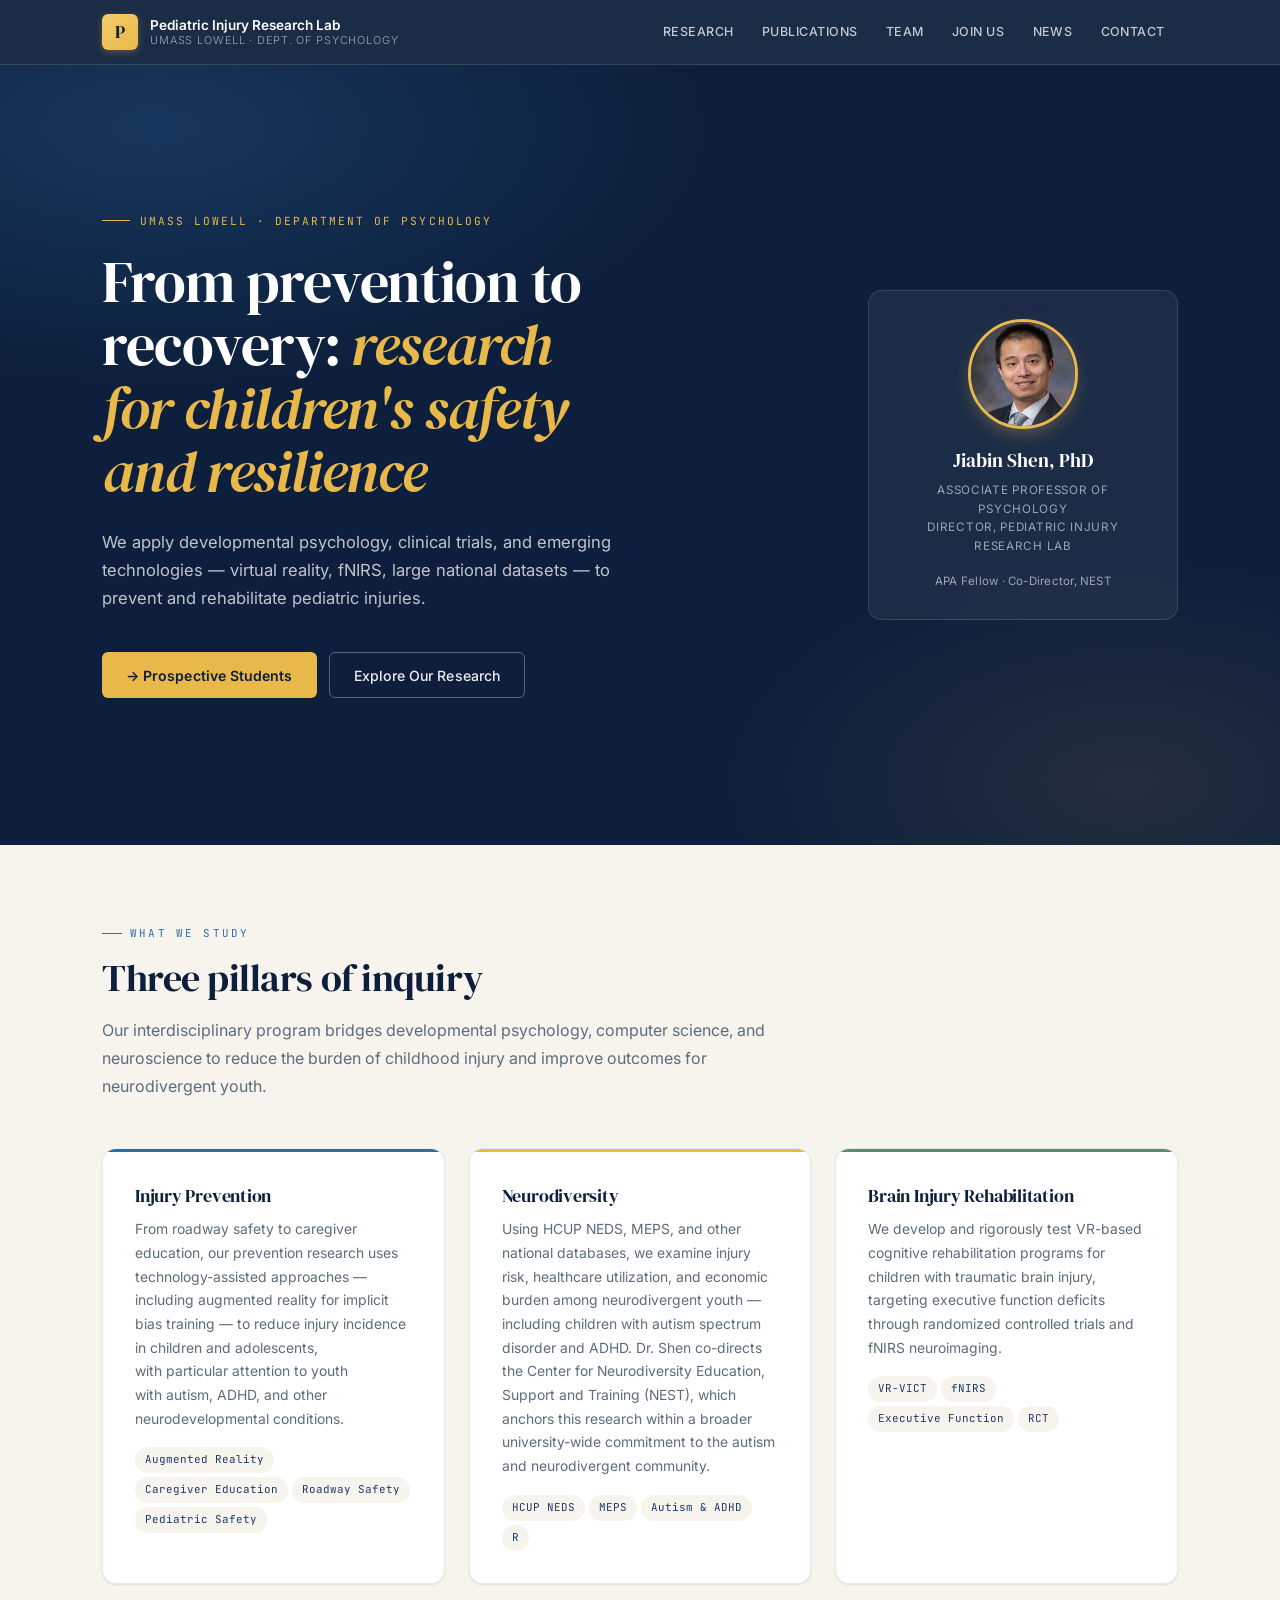
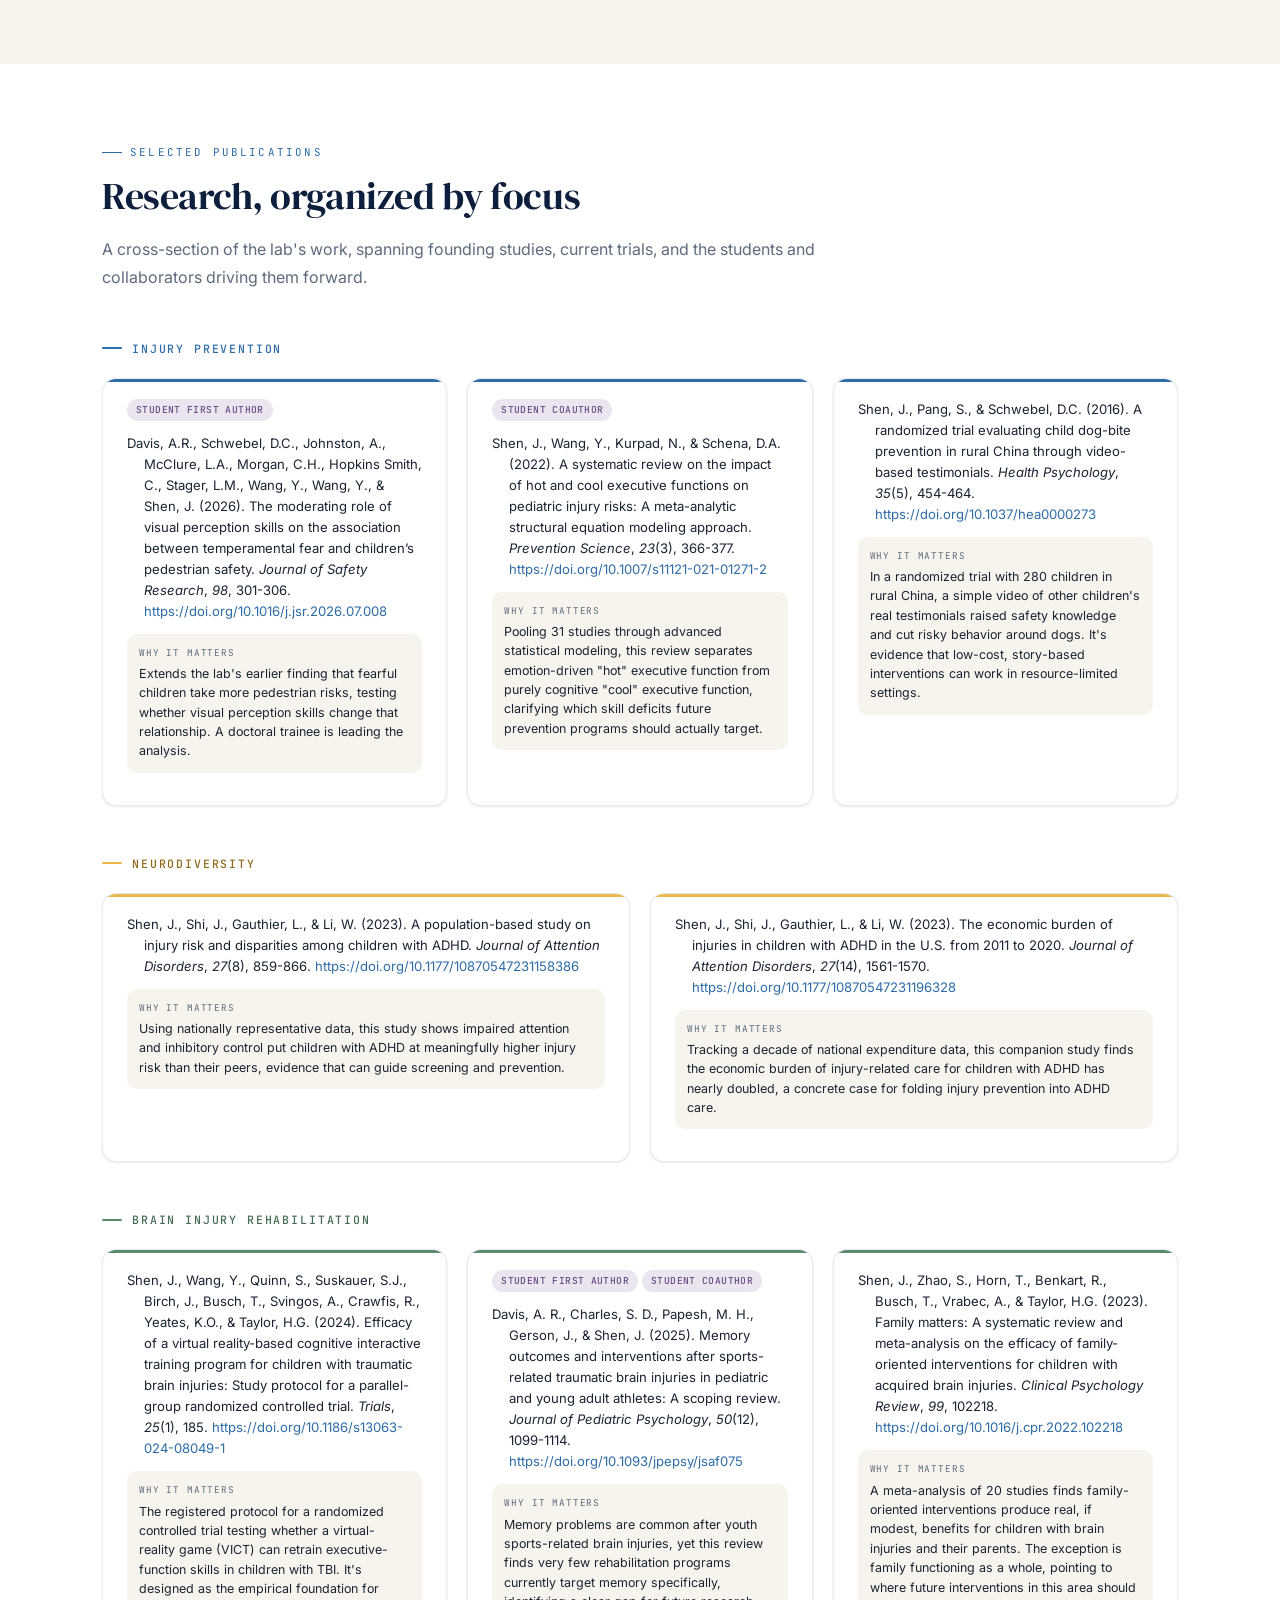
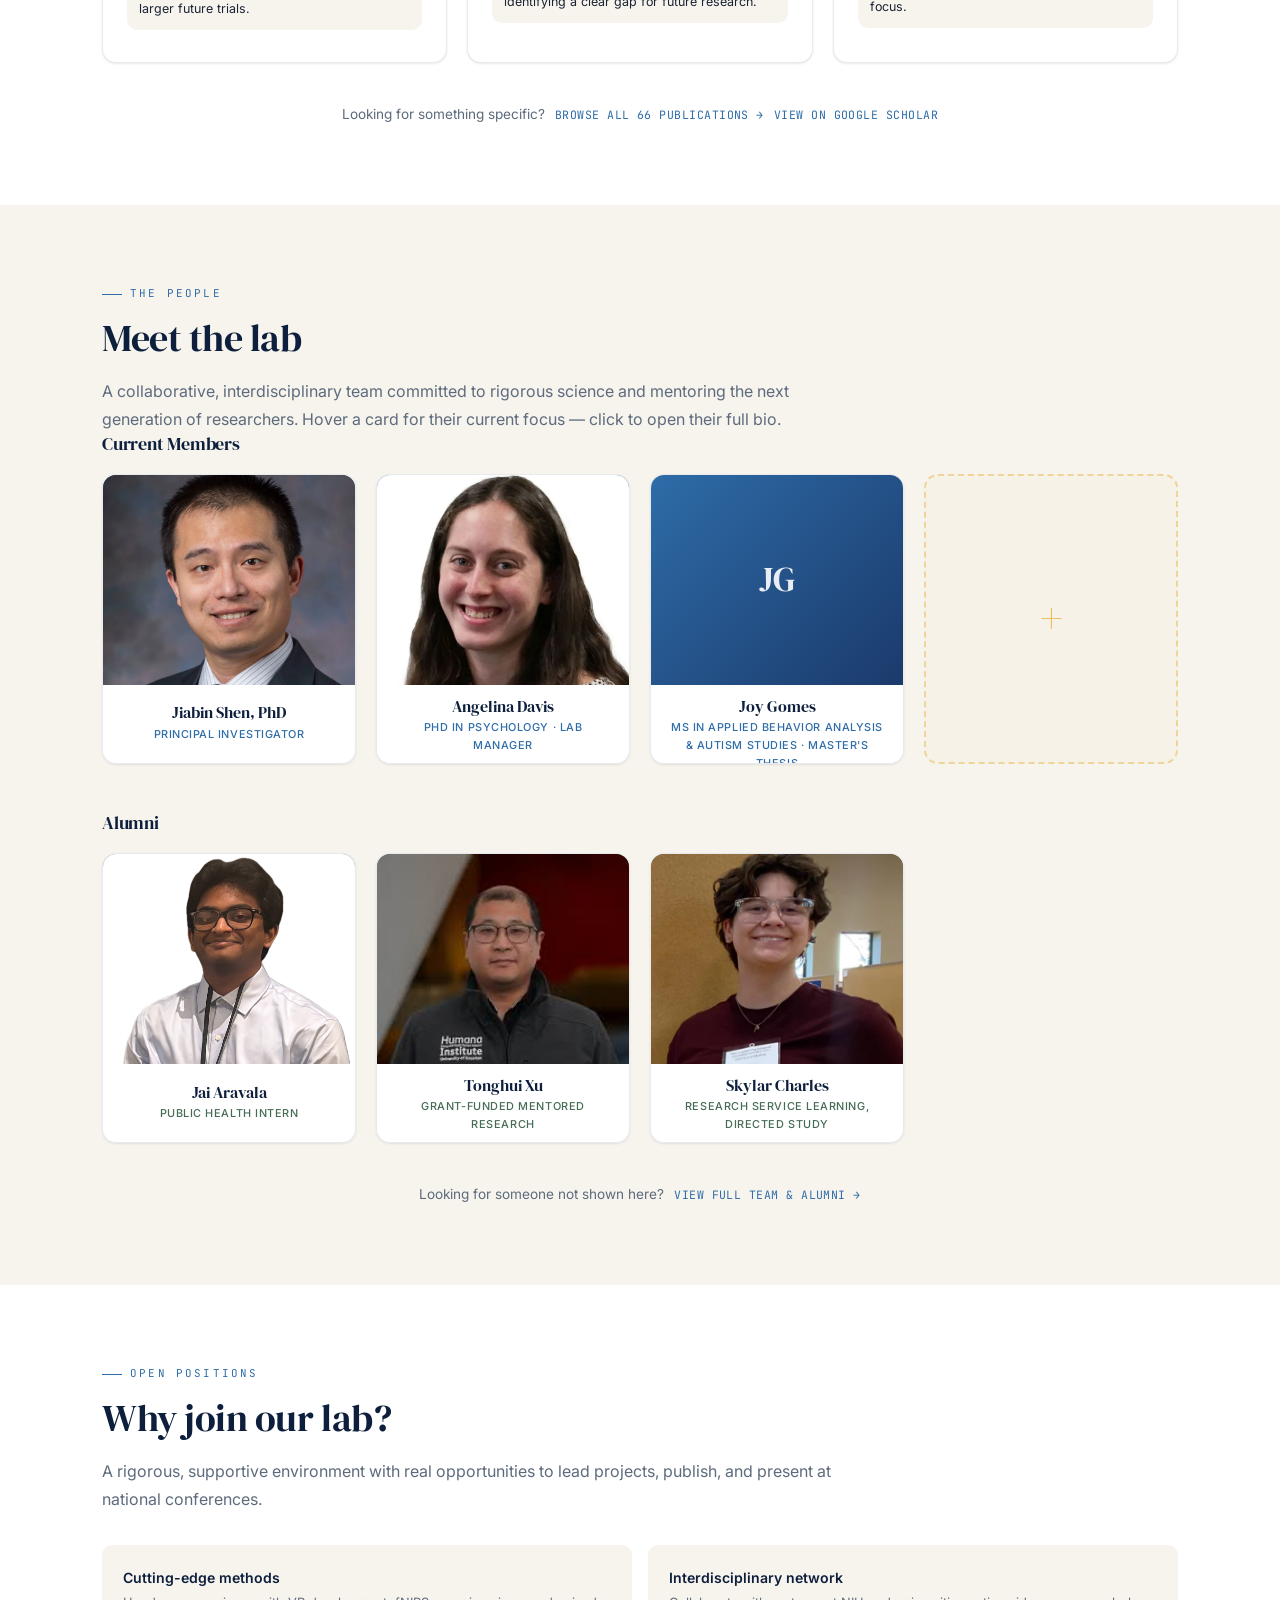
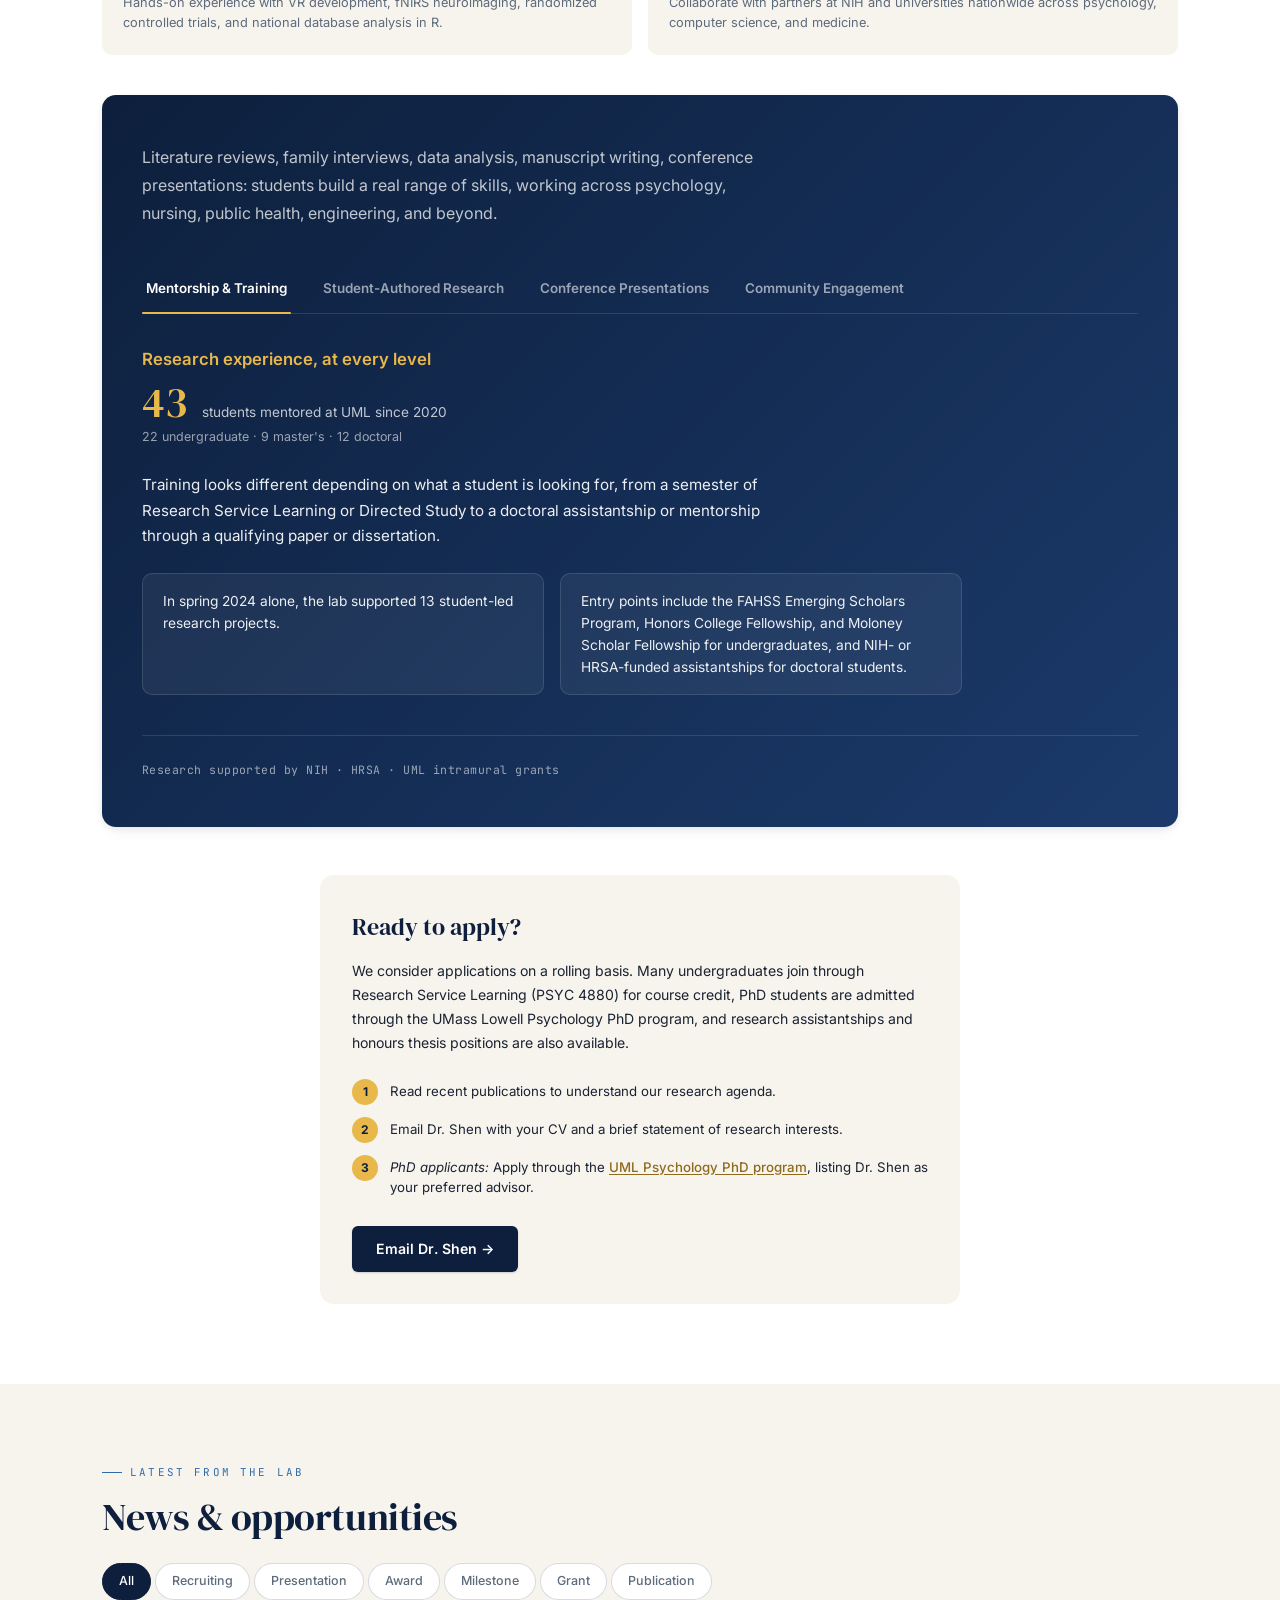
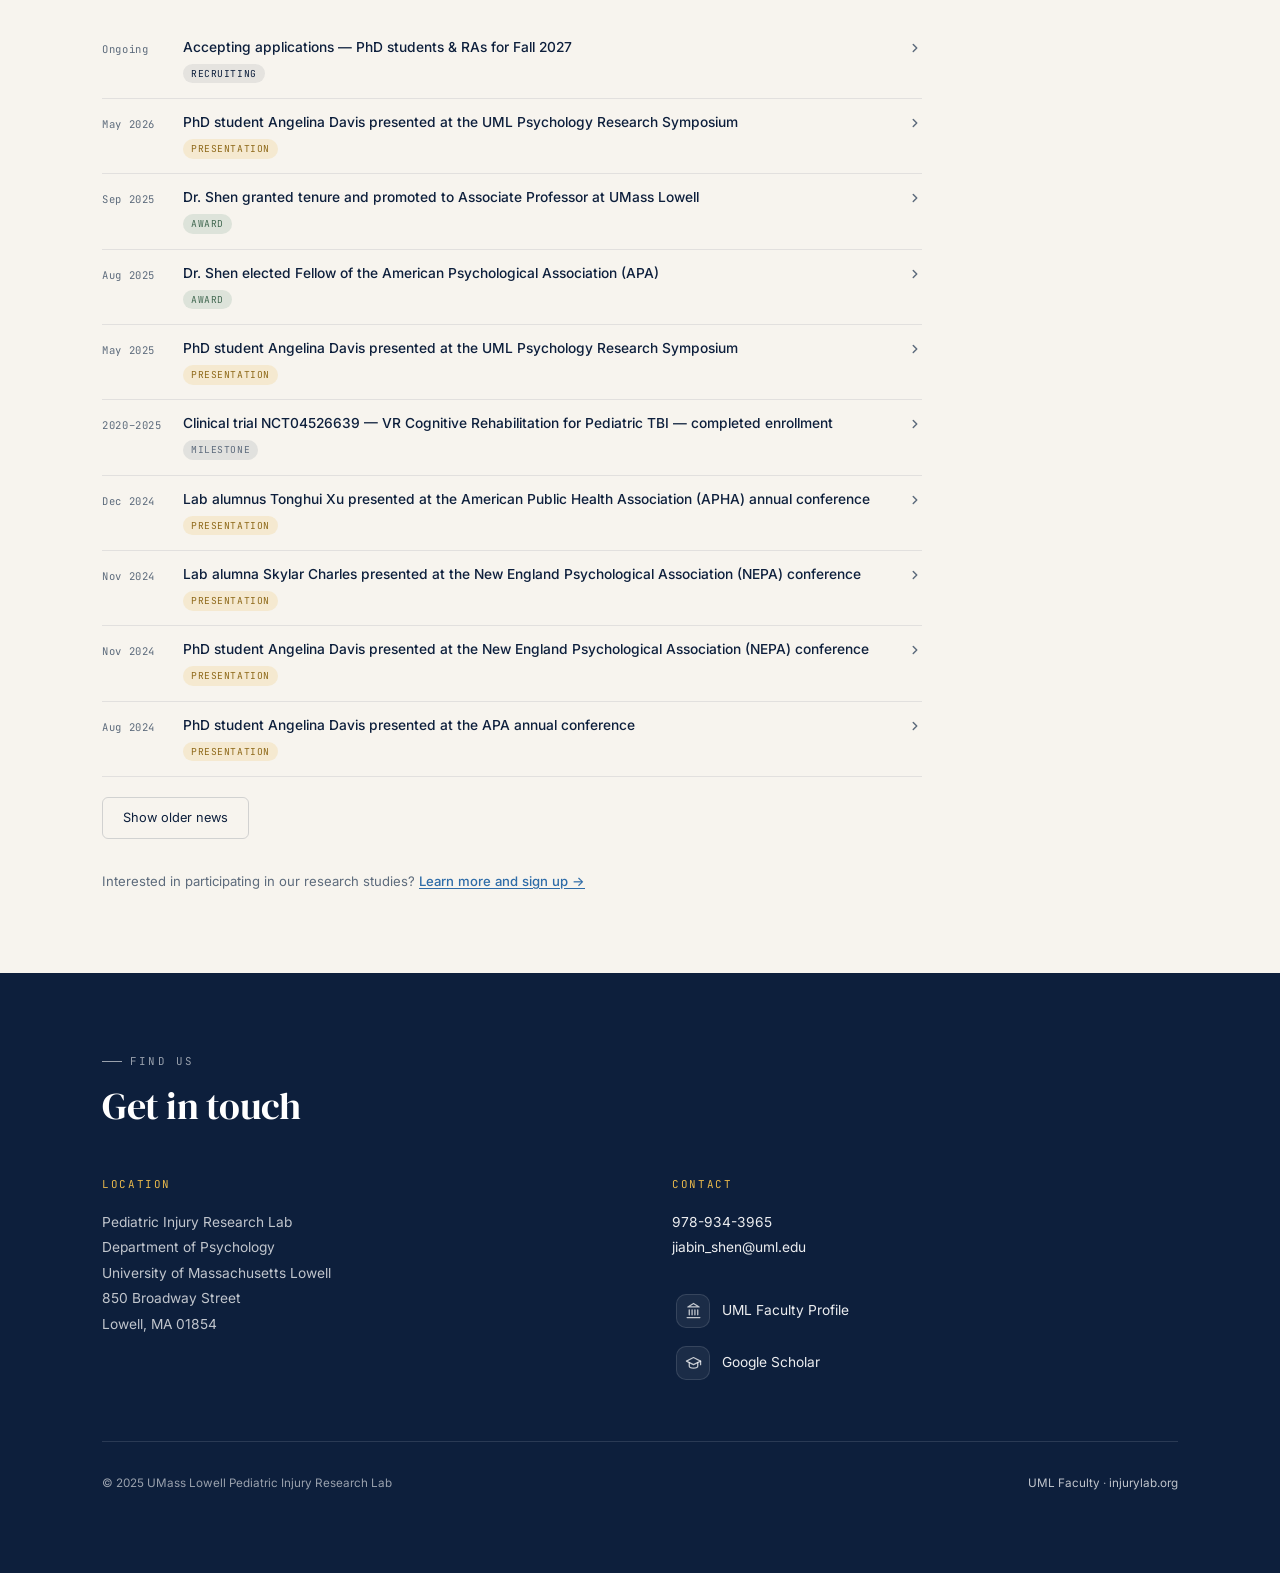
==== commit c1185c32: "Extract shared stylesheet, add design tokens, fix a11y and mobile gaps Every page carried its own co" ====
--- a/index.html
+++ b/index.html
@@ -3,6 +3,7 @@
 <head>
 <meta charset="UTF-8">
 <meta name="viewport" content="width=device-width, initial-scale=1.0">
+<meta name="theme-color" content="#0D1F3C">
 <meta name="description" content="UMass Lowell Pediatric Injury Research Lab — directed by Jiabin Shen, PhD. Theory-driven, technology-assisted research on child injury prevention and rehabilitation. NIH-funded.">
 <meta name="keywords" content="Jiabin Shen, Pediatric Injury Research Lab, UMass Lowell, traumatic brain injury, TBI rehabilitation, virtual reality, fNIRS, child injury prevention, HCUP NEDS, MEPS, neurodivergent youth, autism, ADHD">
 <meta property="og:title" content="UMass Lowell Pediatric Injury Research Lab | Jiabin Shen, PhD">
@@ -11,253 +12,511 @@
 <title>Pediatric Injury Research Lab | Jiabin Shen, PhD | UMass Lowell</title>
 <link rel="preconnect" href="https://fonts.googleapis.com">
 <link href="https://fonts.googleapis.com/css2?family=DM+Serif+Display:ital@0;1&family=Inter:wght@300;400;500;600&family=JetBrains+Mono:wght@400;500&display=swap" rel="stylesheet">
+<link rel="stylesheet" href="assets/site.css">
 <style>
-/* ── TOKENS ── */
-:root {
-  --navy:#0D1F3C; --steel:#1B3A6B; --sky:#2E6CA8;
-  --accent:#E8B84B; --sage:#5B8A6F; --sand:#F7F4EE;
-  --white:#fff; --mid:#6E7B8B; --ink:#1A2332;
-  /* student tags: purple, deliberately outside the sky/accent/sage theme
-     palette so the tag reads as its own signal rather than a theme color */
-  --student:#6B4C87; --student-bg:rgba(107,76,135,.14);
-  --dp:'DM Serif Display',Georgia,serif;
-  --bd:'Inter',system-ui,sans-serif;
-  --mn:'JetBrains Mono',monospace;
-  --mw:1140px;
-}
-*,*::before,*::after{box-sizing:border-box;margin:0;padding:0}
-html{scroll-behavior:smooth}
-body{font-family:var(--bd);color:var(--ink);background:var(--white);-webkit-font-smoothing:antialiased}
-img{display:block;max-width:100%}
-a{color:inherit;text-decoration:none}
-
-/* ── NAV ── */
-nav{position:sticky;top:0;z-index:1000;background:rgba(13,31,60,.97);backdrop-filter:blur(12px);border-bottom:1px solid rgba(255,255,255,.08)}
-.ni{max-width:var(--mw);margin:0 auto;padding:0 2rem;height:64px;display:flex;align-items:center;justify-content:space-between}
-.logo{display:flex;align-items:center;gap:12px}
-.logo .mk{width:36px;height:36px;background:var(--accent);border-radius:8px;display:flex;align-items:center;justify-content:center;font-family:var(--dp);font-size:18px;color:var(--navy);font-weight:700}
-.logo .wm{font-weight:600;font-size:.85rem;color:#fff;line-height:1.2}
-.logo .wm span{display:block;font-weight:300;font-size:.68rem;color:rgba(255,255,255,.5);letter-spacing:.08em;text-transform:uppercase}
-.nl{display:flex;gap:0;list-style:none}
-.nl a{padding:8px 13px;font-size:.78rem;font-weight:500;color:rgba(255,255,255,.65);letter-spacing:.04em;text-transform:uppercase;border-radius:6px;transition:color .2s,background .2s}
-.nl a:hover{color:#fff;background:rgba(255,255,255,.08)}
-/* mobile nav toggle */
-.hb{display:none;flex-direction:column;gap:5px;cursor:pointer;padding:8px}
-.hb span{display:block;width:22px;height:2px;background:#fff;border-radius:2px;transition:all .3s}
-@media(max-width:820px){.hb{display:flex}.nl{display:none;position:fixed;top:64px;left:0;right:0;background:rgba(13,31,60,.98);flex-direction:column;padding:1rem 2rem 2rem;gap:4px}.nl.open{display:flex}.nl a{padding:12px 0;border-radius:0;border-bottom:1px solid rgba(255,255,255,.06)}}
-
-/* ── HERO ── */
-.hero{background:var(--navy);position:relative;overflow:hidden;min-height:92vh;display:flex;align-items:center}
-.hin{max-width:var(--mw);margin:0 auto;padding:5rem 2rem;display:grid;grid-template-columns:1fr 310px;gap:4rem;align-items:center;position:relative;z-index:2}
-.ey{font-family:var(--mn);font-size:.7rem;letter-spacing:.18em;text-transform:uppercase;color:var(--accent);margin-bottom:1.25rem;display:flex;align-items:center;gap:10px}
-.ey::before{content:'';display:block;width:28px;height:1px;background:var(--accent)}
-h1.hh{font-family:var(--dp);font-size:clamp(2.2rem,4.5vw,3.6rem);color:#fff;line-height:1.12;margin-bottom:1.5rem}
+/* ==========================================================================
+   Homepage-only styles. Everything shared with publications.html / team.html
+   (tokens, reset, nav, buttons, skip link) lives in assets/site.css.
+   Order below follows the page top-to-bottom: hero → section furniture →
+   research → engagement card → publications → team → join → news → contact.
+   ========================================================================== */
+
+
+/* ── HERO ────────────────────────────────────────────────────────────────── */
+.hero{
+  position:relative;overflow:hidden;
+  background:var(--navy);
+  display:flex;align-items:center;min-height:min(92vh,780px);
+}
+/* Two soft radial washes give the flat navy some depth without adding an
+   image request. Purely decorative, so it stays out of the accessibility tree. */
+.hero::before{
+  content:'';position:absolute;inset:0;pointer-events:none;
+  background:
+    radial-gradient(900px 420px at 12% 8%, rgba(46,108,168,.30), transparent 62%),
+    radial-gradient(680px 380px at 88% 92%, rgba(232,184,75,.10), transparent 60%);
+}
+.hin{
+  position:relative;z-index:2;
+  max-width:var(--mw);margin-inline:auto;
+  padding:var(--s20) var(--gutter);
+  display:grid;grid-template-columns:minmax(0,1fr) 310px;gap:var(--s16);align-items:center;
+}
+.ey{
+  display:flex;align-items:center;gap:10px;margin-bottom:var(--s5);
+  font-family:var(--mn);font-size:.7rem;letter-spacing:.18em;text-transform:uppercase;
+  color:var(--accent);
+}
+.ey::before{content:'';display:block;width:28px;height:1px;background:var(--accent);flex-shrink:0}
+h1.hh{
+  font-size:clamp(2.1rem,4.5vw,3.6rem);color:#fff;line-height:1.1;
+  letter-spacing:-.02em;margin-bottom:var(--s6);
+}
 h1.hh em{font-style:italic;color:var(--accent)}
-.sub{font-size:1.05rem;color:rgba(255,255,255,.62);max-width:560px;line-height:1.7;margin-bottom:2.5rem}
-.acts{display:flex;gap:12px;flex-wrap:wrap}
-.bp{background:var(--accent);color:var(--navy);padding:13px 26px;border-radius:6px;font-weight:600;font-size:.88rem;display:inline-flex;align-items:center;gap:7px;transition:background .18s}
-.bp:hover{background:#f0c85a}
-.bo{border:1px solid rgba(255,255,255,.28);color:rgba(255,255,255,.82);padding:13px 26px;border-radius:6px;font-weight:500;font-size:.88rem;transition:border-color .2s,color .2s}
-.bo:hover{border-color:rgba(255,255,255,.65);color:#fff}
+.sub{
+  font-size:clamp(1rem,1.3vw,1.08rem);color:var(--on-dark-2);
+  max-width:56ch;line-height:1.7;margin-bottom:var(--s10);
+}
+.acts{display:flex;gap:var(--s3);flex-wrap:wrap}
+
 /* PI card */
-.pic{background:rgba(255,255,255,.05);border:1px solid rgba(255,255,255,.1);border-radius:12px;padding:1.75rem;text-align:center;backdrop-filter:blur(8px)}
-.pic-avatar{width:110px;height:110px;border-radius:50%;margin:0 auto 1.1rem;overflow:hidden;border:3px solid var(--accent)}
-.pic-avatar img{width:100%;height:100%;object-fit:cover;display:block}
-.pic-avatar-fallback{display:flex;align-items:center;justify-content:center;background:linear-gradient(135deg,var(--sky),var(--steel));font-family:var(--dp);font-size:2rem;color:#fff}
-.pin{font-family:var(--dp);font-size:1.2rem;color:#fff;margin-bottom:4px}
-.pit{font-size:.73rem;color:rgba(255,255,255,.48);line-height:1.5;text-transform:uppercase;letter-spacing:.06em;margin-bottom:1.1rem}
-.cred{font-size:.72rem;color:rgba(255,255,255,.55);letter-spacing:.02em}
-
-/* ── SECTIONS ── */
-.sec{padding:5rem 2rem}
-.con{max-width:var(--mw);margin:0 auto}
-.slb{font-family:var(--mn);font-size:.68rem;letter-spacing:.2em;text-transform:uppercase;color:var(--sky);margin-bottom:.75rem;display:flex;align-items:center;gap:8px}
-.slb::before{content:'';display:block;width:20px;height:1px;background:var(--sky)}
-h2.st{font-family:var(--dp);font-size:clamp(1.7rem,3vw,2.4rem);color:var(--navy);line-height:1.2;margin-bottom:1rem}
-.sb{font-size:1rem;color:var(--mid);max-width:900px;line-height:1.75}
-.snd{background:var(--sand)}
-
-/* ── RESEARCH ── */
-.rg{display:grid;grid-template-columns:repeat(3,1fr);gap:1.5rem;margin-top:3rem}
-.rc{background:#fff;border-radius:12px;padding:2rem;border:1px solid rgba(0,0,0,.06);transition:transform .2s,box-shadow .2s;position:relative;overflow:hidden}
-.rc::before{content:'';position:absolute;top:0;left:0;right:0;height:3px;background:var(--sky)}
+.pic{
+  background:var(--surface-dark);border:1px solid var(--hairline-dark);
+  border-radius:var(--r-lg);padding:var(--s7);text-align:center;
+  backdrop-filter:blur(8px);-webkit-backdrop-filter:blur(8px);
+  transition:transform var(--dur-3) var(--ease),border-color var(--dur-3) var(--ease);
+}
+.pic:hover{transform:translateY(-3px);border-color:rgba(232,184,75,.32)}
+.pic-avatar{
+  width:110px;height:110px;border-radius:50%;margin:0 auto var(--s4);
+  overflow:hidden;border:3px solid var(--accent);
+  box-shadow:0 8px 24px -8px rgba(232,184,75,.5);
+}
+.pic-avatar img{width:100%;height:100%;object-fit:cover}
+.pic-avatar-fallback{
+  display:flex;align-items:center;justify-content:center;
+  background:linear-gradient(135deg,var(--sky),var(--steel));
+  font-family:var(--dp);font-size:2rem;color:#fff;
+}
+.pin{font-family:var(--dp);font-size:1.2rem;color:#fff;margin-bottom:var(--s1)}
+.pit{
+  font-size:.73rem;color:var(--on-dark-3);line-height:1.6;
+  text-transform:uppercase;letter-spacing:.06em;margin-bottom:var(--s4);
+}
+.cred{font-size:.72rem;color:var(--on-dark-3);letter-spacing:.02em}
+
+
+/* ── SECTION FURNITURE ───────────────────────────────────────────────────── */
+.slb{
+  display:flex;align-items:center;gap:8px;margin-bottom:var(--s3);
+  font-family:var(--mn);font-size:.68rem;letter-spacing:.2em;text-transform:uppercase;
+  color:var(--sky);
+}
+.slb::before{content:'';display:block;width:20px;height:1px;background:currentColor;flex-shrink:0}
+h2.st{font-size:clamp(1.75rem,3vw,2.4rem);color:var(--navy);line-height:1.18;margin-bottom:var(--s4)}
+.sb{font-size:1rem;color:var(--mid);max-width:72ch;line-height:1.75}
+
+
+/* ── RESEARCH PILLARS ────────────────────────────────────────────────────── */
+.rg{display:grid;grid-template-columns:repeat(3,minmax(0,1fr));gap:var(--s6);margin-top:var(--s12)}
+.rc{
+  position:relative;overflow:hidden;
+  background:#fff;border:1px solid var(--hairline);border-radius:var(--r-lg);
+  padding:var(--s8);box-shadow:var(--sh-1);
+  transition:transform var(--dur-2) var(--ease),box-shadow var(--dur-2) var(--ease);
+}
+/* Accent keyline grows from 3px to 5px on hover — a smaller, quieter signal
+   than moving the whole card a long way. */
+.rc::before{
+  content:'';position:absolute;top:0;left:0;right:0;height:3px;background:var(--sky);
+  transition:height var(--dur-2) var(--ease);
+}
 .rc:nth-child(2)::before{background:var(--accent)}
 .rc:nth-child(3)::before{background:var(--sage)}
-.rc:hover{transform:translateY(-4px);box-shadow:0 16px 40px rgba(0,0,0,.08)}
-.rt{font-family:var(--dp);font-size:1.15rem;color:var(--navy);margin-bottom:.7rem;margin-top:.4rem}
+.rc:hover{transform:translateY(-4px);box-shadow:var(--sh-3)}
+.rc:hover::before{height:5px}
+.rt{font-size:1.15rem;color:var(--navy);margin:var(--s1) 0 var(--s3)}
 .rb{font-size:.87rem;color:var(--mid);line-height:1.7}
-.tgs{display:flex;flex-wrap:wrap;gap:5px;margin-top:1.1rem}
-.tg{background:var(--sand);font-size:.68rem;padding:3px 9px;border-radius:20px;color:var(--steel);font-family:var(--mn)}
-
-/* ── IMPACT ── */
-.eng-card{background:linear-gradient(135deg,var(--navy) 0%,var(--steel) 100%);border-radius:14px;padding:3rem 2.5rem;color:#fff;margin:2.5rem 0 3rem}
-.ihs{font-size:1rem;color:rgba(255,255,255,.7);max-width:640px;line-height:1.75;margin-bottom:2.5rem}
-.pw-tag{font-family:var(--bd);font-weight:600;font-size:1.05rem;color:var(--accent);margin-bottom:.6rem}
-
-.pw-tabs{display:flex;gap:0;margin-bottom:0;border-bottom:1px solid rgba(255,255,255,.14);flex-wrap:wrap}
-.pw-tab{font-family:var(--bd);font-size:.84rem;font-weight:600;color:rgba(255,255,255,.5);background:none;border:none;padding:10px 4px 14px;margin-right:2.25rem;cursor:pointer;position:relative}
+.tgs{display:flex;flex-wrap:wrap;gap:var(--s1);margin-top:var(--s4)}
+.tg{
+  background:var(--sand);border:1px solid transparent;
+  font-family:var(--mn);font-size:.68rem;padding:3px 9px;border-radius:var(--r-pill);
+  color:var(--steel);transition:border-color var(--dur-1) var(--ease);
+}
+.rc:hover .tg{border-color:var(--hairline)}
+
+
+/* ── STUDENT ENGAGEMENT CARD (inside #join) ──────────────────────────────── */
+.eng-card{
+  background:linear-gradient(135deg,var(--navy) 0%,var(--steel) 100%);
+  border-radius:var(--r-lg);padding:var(--s12) var(--s10);color:#fff;
+  margin:var(--s10) 0 var(--s12);box-shadow:var(--sh-2);
+}
+.ihs{font-size:1rem;color:var(--on-dark-2);max-width:64ch;line-height:1.75;margin-bottom:var(--s10)}
+.pw-tag{font-weight:600;font-size:1.05rem;color:var(--accent);margin-bottom:var(--s2)}
+
+.pw-tabs{display:flex;flex-wrap:wrap;gap:0;border-bottom:1px solid var(--hairline-dark)}
+.pw-tab{
+  position:relative;padding:10px 4px 14px;margin-right:var(--s7);
+  font-size:.84rem;font-weight:600;color:var(--on-dark-3);
+  transition:color var(--dur-1) var(--ease);
+}
+.pw-tab:hover{color:var(--on-dark-1)}
 .pw-tab.active{color:#fff}
-.pw-tab.active::after{content:'';position:absolute;left:0;right:0;bottom:-1px;height:2px;background:var(--accent)}
-.pw-panel{display:none;padding-top:2.25rem}
-.pw-panel.active{display:block}
-
-.pw-num-row{display:flex;align-items:baseline;gap:1rem;flex-wrap:wrap;margin-bottom:.35rem}
-.pw-num{font-family:var(--dp);font-size:2.6rem;color:var(--accent);line-height:1}
-.pw-num-label{font-size:.85rem;color:rgba(255,255,255,.75)}
-.pw-sub{font-size:.78rem;color:rgba(255,255,255,.42);margin-bottom:1.5rem}
-
-.pw-overview{font-size:.95rem;line-height:1.65;color:rgba(255,255,255,.88);max-width:620px;margin-bottom:1.5rem}
-
-.pw-examples{display:grid;grid-template-columns:1fr 1fr;gap:1rem;max-width:820px}
-.pw-example{background:rgba(255,255,255,.05);border:1px solid rgba(255,255,255,.1);border-radius:8px;padding:1rem 1.15rem;font-size:.86rem;line-height:1.55;color:rgba(255,255,255,.85)}
-
-.fnds-line{margin-top:2.75rem;padding-top:1.5rem;border-top:1px solid rgba(255,255,255,.1);font-size:.72rem;color:rgba(255,255,255,.4);font-family:var(--mn);letter-spacing:.04em}
-
-/* ── PUBLICATIONS ── */
-#publications .sb{max-width:1040px;text-wrap:balance}
-.pl{font-family:var(--mn);font-size:.68rem;letter-spacing:.06em;color:var(--sky);border:1px solid currentColor;padding:4px 11px;border-radius:4px;text-transform:uppercase;transition:background .2s,color .2s}
-.pl:hover{background:var(--sky);color:#fff}
-
-.pub-pillar{margin-top:3rem}
-.pub-head{display:flex;align-items:center;gap:10px;margin-bottom:1.25rem}
-.pub-head::before{content:'';display:block;width:20px;height:2px}
+/* Underline slides in rather than snapping on. */
+.pw-tab::after{
+  content:'';position:absolute;left:0;right:0;bottom:-1px;height:2px;
+  background:var(--accent);border-radius:2px;
+  transform:scaleX(0);transform-origin:left;
+  transition:transform var(--dur-2) var(--ease);
+}
+.pw-tab.active::after{transform:scaleX(1)}
+
+.pw-panel{display:none;padding-top:var(--s8)}
+.pw-panel.active{display:block;animation:pw-fade var(--dur-3) var(--ease)}
+@keyframes pw-fade{from{opacity:0;transform:translateY(6px)}to{opacity:1;transform:none}}
+
+.pw-num-row{display:flex;align-items:baseline;gap:var(--s4);flex-wrap:wrap;margin-bottom:var(--s1)}
+.pw-num{font-family:var(--dp);font-size:clamp(2.1rem,5vw,2.6rem);color:var(--accent);line-height:1;letter-spacing:-.01em}
+.pw-num-label{font-size:.85rem;color:var(--on-dark-2)}
+.pw-sub{font-size:.78rem;color:var(--on-dark-3);margin-bottom:var(--s6)}
+.pw-overview{font-size:.95rem;line-height:1.7;color:var(--on-dark-1);max-width:64ch;margin-bottom:var(--s6)}
+
+.pw-examples{display:grid;grid-template-columns:repeat(auto-fit,minmax(240px,1fr));gap:var(--s4);max-width:820px}
+.pw-example{
+  background:var(--surface-dark);border:1px solid var(--hairline-dark);
+  border-radius:var(--r-md);padding:var(--s4) var(--s5);
+  font-size:.86rem;line-height:1.6;color:var(--on-dark-1);
+  transition:background var(--dur-2) var(--ease),transform var(--dur-2) var(--ease);
+}
+.pw-example:hover{background:rgba(255,255,255,.09);transform:translateY(-2px)}
+
+.fnds-line{
+  margin-top:var(--s10);padding-top:var(--s6);border-top:1px solid var(--hairline-dark);
+  font-family:var(--mn);font-size:.72rem;letter-spacing:.04em;color:var(--on-dark-3);
+}
+
+
+/* ── PUBLICATIONS (featured) ─────────────────────────────────────────────── */
+#publications .sb{max-width:78ch}
+
+/* Small outlined link chip, also reused for team-member links. */
+.pl{
+  display:inline-block;
+  font-family:var(--mn);font-size:.68rem;letter-spacing:.06em;text-transform:uppercase;
+  color:var(--sky);border:1px solid currentColor;padding:5px 11px;border-radius:var(--r-sm);
+  transition:background var(--dur-1) var(--ease),color var(--dur-1) var(--ease),
+             transform var(--dur-1) var(--ease);
+}
+.pl:hover{background:var(--sky);color:#fff;transform:translateY(-1px)}
+
+.pub-pillar{margin-top:var(--s12)}
+.pub-head{display:flex;align-items:center;gap:10px;margin-bottom:var(--s5)}
+.pub-head::before{content:'';display:block;width:20px;height:2px;border-radius:2px}
 .pub-sky .pub-head::before{background:var(--sky)}
 .pub-accent .pub-head::before{background:var(--accent)}
 .pub-sage .pub-head::before{background:var(--sage)}
 .pub-name{font-family:var(--mn);font-size:.72rem;letter-spacing:.16em;text-transform:uppercase;font-weight:500}
 .pub-sky .pub-name{color:var(--sky)}
-.pub-accent .pub-name{color:var(--accent)}
-.pub-sage .pub-name{color:var(--sage)}
-
-.pub-row{display:grid;grid-template-columns:repeat(auto-fit,minmax(260px,1fr));gap:1.25rem}
-
-.pub-paper{background:#fff;border:1px solid rgba(0,0,0,.07);border-radius:12px;padding:1.3rem 1.4rem;position:relative;overflow:hidden;display:flex;flex-direction:column;transition:box-shadow .2s}
+.pub-accent .pub-name{color:var(--accent-ink)}
+.pub-sage .pub-name{color:var(--sage-ink)}
+
+.pub-row{display:grid;grid-template-columns:repeat(auto-fit,minmax(260px,1fr));gap:var(--s5)}
+.pub-paper{
+  position:relative;overflow:hidden;display:flex;flex-direction:column;
+  background:#fff;border:1px solid var(--hairline);border-radius:var(--r-lg);
+  padding:var(--s5) var(--s6);box-shadow:var(--sh-1);
+  transition:transform var(--dur-2) var(--ease),box-shadow var(--dur-2) var(--ease);
+}
 .pub-paper::before{content:'';position:absolute;top:0;left:0;right:0;height:3px}
 .pub-sky .pub-paper::before{background:var(--sky)}
 .pub-accent .pub-paper::before{background:var(--accent)}
 .pub-sage .pub-paper::before{background:var(--sage)}
-.pub-paper:hover{box-shadow:0 12px 32px rgba(0,0,0,.08)}
-.pub-tags{display:flex;flex-wrap:wrap;gap:5px;margin-bottom:.75rem;align-self:flex-start}
-.pub-role{display:inline-block;font-family:var(--mn);font-size:.6rem;font-weight:500;letter-spacing:.04em;text-transform:uppercase;padding:3px 9px;border-radius:20px;background:var(--student-bg);color:var(--student)}
-.pub-inpress{display:inline-block;font-family:var(--mn);font-size:.6rem;letter-spacing:.04em;text-transform:uppercase;padding:3px 9px;border-radius:20px;background:var(--sand);color:var(--steel)}
-.pub-ref{font-size:.82rem;color:var(--ink);line-height:1.55;margin-bottom:.7rem;padding-left:1.3em;text-indent:-1.3em}
+.pub-paper:hover{transform:translateY(-3px);box-shadow:var(--sh-3)}
+
+.pub-tags{display:flex;flex-wrap:wrap;gap:var(--s1);margin-bottom:var(--s3);align-self:flex-start}
+.pub-role,.pub-inpress{
+  display:inline-block;font-family:var(--mn);font-size:.6rem;font-weight:500;
+  letter-spacing:.04em;text-transform:uppercase;padding:3px 9px;border-radius:var(--r-pill);
+}
+.pub-role{background:var(--student-bg);color:var(--student)}
+.pub-inpress{background:var(--sand);color:var(--steel)}
+
+/* Hanging indent, the way a reference list is set. */
+.pub-ref{font-size:.82rem;color:var(--ink);line-height:1.6;margin-bottom:var(--s3);padding-left:1.3em;text-indent:-1.3em}
 .pub-ref em{font-style:italic}
 .pub-ref a{color:var(--sky);word-break:break-word}
 .pub-ref a:hover{text-decoration:underline}
-.pub-why{background:var(--sand);border-radius:8px;padding:.75rem .85rem;font-size:.78rem;color:var(--ink);line-height:1.5;margin-bottom:.7rem}
-.pub-why-label{display:block;font-family:var(--mn);font-size:.58rem;letter-spacing:.09em;text-transform:uppercase;color:var(--mid);margin-bottom:.3rem}
-.pub-link{font-family:var(--mn);font-size:.64rem;letter-spacing:.05em;color:var(--sky);text-transform:uppercase;text-decoration:none;margin-top:auto;align-self:flex-start}
-.pub-link:hover{text-decoration:underline}
-.pub-link.pending{opacity:.5;cursor:default}
-
-.pub-footer{margin-top:2.5rem;text-align:center;font-size:.85rem;color:var(--mid)}
-.pub-footer a{color:var(--sky);font-family:var(--mn);font-size:.72rem;letter-spacing:.04em;text-transform:uppercase;text-decoration:none;margin-left:6px}
+
+.pub-why{background:var(--sand);border-radius:var(--r-md);padding:var(--s3) var(--s3);font-size:.78rem;color:var(--ink);line-height:1.55;margin-bottom:var(--s3)}
+.pub-why-label{display:block;font-family:var(--mn);font-size:.58rem;letter-spacing:.09em;text-transform:uppercase;color:var(--mid);margin-bottom:var(--s1)}
+
+.pub-link{
+  display:inline-flex;align-items:center;gap:5px;margin-top:auto;align-self:flex-start;
+  font-family:var(--mn);font-size:.64rem;letter-spacing:.05em;text-transform:uppercase;
+  color:var(--sky);transition:gap var(--dur-1) var(--ease)}
+.pub-link:hover{gap:9px;text-decoration:underline}
+.pub-link.pending{opacity:.55;cursor:default;pointer-events:none}
+
+.pub-footer{margin-top:var(--s10);text-align:center;font-size:.85rem;color:var(--mid)}
+.pub-footer a{
+  color:var(--sky);font-family:var(--mn);font-size:.72rem;letter-spacing:.04em;
+  text-transform:uppercase;margin-left:6px;
+}
 .pub-footer a:hover{text-decoration:underline}
 
+
+/* ── TEAM ("Meet the Lab") ───────────────────────────────────────────────── */
+.itg-h3{font-family:var(--dp);font-size:1.15rem;color:var(--navy);margin-bottom:var(--s5)}
+.itg-h3-alumni{margin-top:var(--s12)}
+.itg-grid{display:grid;grid-template-columns:repeat(4,minmax(0,1fr));gap:var(--s5)}
+
+.itg-card{position:relative;height:290px;border-radius:var(--r-lg);cursor:pointer;perspective:1200px}
+.itg-card-inner{
+  position:relative;width:100%;height:100%;text-align:center;border-radius:var(--r-lg);
+  box-shadow:var(--sh-1);transform-style:preserve-3d;
+  transition:transform var(--dur-3) cubic-bezier(.4,.2,.2,1),box-shadow var(--dur-2) var(--ease);
+}
+/* Flips on hover (mouse), on keyboard focus, and on the .itg-flipped class. */
+.itg-card:hover .itg-card-inner,
+.itg-card:focus-visible .itg-card-inner,
+.itg-card.itg-flipped .itg-card-inner{transform:rotateY(180deg)}
+.itg-card:hover .itg-card-inner,
+.itg-card:focus-visible .itg-card-inner{box-shadow:var(--sh-3)}
+.itg-card:focus-visible{outline:none;box-shadow:var(--ring)}
+
+.itg-face{
+  position:absolute;inset:0;border-radius:var(--r-lg);overflow:hidden;
+  display:flex;flex-direction:column;
+  -webkit-backface-visibility:hidden;backface-visibility:hidden;
+}
+.itg-front{background:#fff;border:1px solid var(--hairline)}
+.itg-avatar{
+  height:210px;flex-shrink:0;display:flex;align-items:center;justify-content:center;
+  font-family:var(--dp);font-size:2.1rem;color:rgba(255,255,255,.9);
+  /* --tint is set per person from ITG_DATA; this is the fallback. */
+  background:var(--tint,linear-gradient(135deg,var(--sky),var(--steel)));
+}
+.itg-avatar img{width:100%;height:100%;object-fit:cover}
+.itg-front-info{padding:var(--s3) var(--s4);flex:1;display:flex;flex-direction:column;justify-content:center}
+.itg-name{font-family:var(--dp);font-size:.98rem;color:var(--navy);line-height:1.25}
+.itg-role{font-size:.68rem;color:var(--sky);text-transform:uppercase;letter-spacing:.05em;margin-top:3px;font-weight:500}
+
+.itg-back{
+  background:linear-gradient(135deg,var(--navy),var(--steel));
+  transform:rotateY(180deg);color:#fff;padding:var(--s5);
+  display:flex;flex-direction:column;justify-content:center;align-items:center;
+  text-align:center;gap:var(--s2);
+}
+.itg-back-label{font-family:var(--mn);font-size:.62rem;letter-spacing:.14em;text-transform:uppercase;color:var(--accent)}
+.itg-back-focus{font-size:.78rem;color:var(--on-dark-1);line-height:1.55}
+.itg-back-hint{font-size:.66rem;color:var(--on-dark-3);margin-top:var(--s1)}
+
+/* Alumni variant */
+.itg-card.itg-alum .itg-avatar{background:linear-gradient(135deg,var(--sage),#3f6350)!important}
+.itg-card.itg-alum .itg-role{color:var(--sage-ink)}
+
+/* "Open position" card — does not flip and is not interactive. */
+.itg-card.itg-open{cursor:default}
+.itg-card.itg-open .itg-card-inner{transform:none!important;box-shadow:none}
+.itg-card.itg-open .itg-front{border:2px dashed rgba(232,184,75,.5);justify-content:center;background:rgba(232,184,75,.03)}
+.itg-card.itg-open .itg-avatar{background:transparent!important;color:var(--accent);height:100%;font-size:2.6rem}
+
+/* Team member modal */
+.itg-overlay{
+  display:none;position:fixed;inset:0;z-index:2000;
+  background:rgba(13,31,60,.72);backdrop-filter:blur(5px);-webkit-backdrop-filter:blur(5px);
+  align-items:center;justify-content:center;padding:var(--s5);
+}
+.itg-overlay.itg-open-modal{display:flex;animation:itg-fade var(--dur-2) var(--ease)}
+@keyframes itg-fade{from{opacity:0}to{opacity:1}}
+.itg-modal{
+  position:relative;background:#fff;border-radius:var(--r-lg);
+  width:100%;max-width:560px;max-height:min(85vh,760px);overflow-y:auto;
+  padding:var(--s10);box-shadow:0 30px 70px -20px rgba(13,31,60,.55);
+  animation:itg-rise var(--dur-3) var(--ease);
+}
+@keyframes itg-rise{from{opacity:0;transform:translateY(14px) scale(.985)}to{opacity:1;transform:none}}
+.itg-close{
+  position:absolute;top:var(--s4);right:var(--s4);
+  width:40px;height:40px;border-radius:50%;
+  display:flex;align-items:center;justify-content:center;
+  background:var(--sand);color:var(--mid);
+  transition:background var(--dur-1) var(--ease),color var(--dur-1) var(--ease),transform var(--dur-1) var(--ease);
+}
+.itg-close:hover{background:#EDE7D9;color:var(--navy);transform:rotate(90deg)}
+.itg-close svg{width:15px;height:15px}
+.itg-modal-avatar{
+  width:88px;height:88px;border-radius:50%;overflow:hidden;
+  background:var(--tint,linear-gradient(135deg,var(--sky),var(--steel)));
+  display:flex;align-items:center;justify-content:center;
+  font-family:var(--dp);font-size:2rem;color:#fff;margin-bottom:var(--s5);
+}
+.itg-modal-avatar img{width:100%;height:100%;object-fit:cover;border-radius:50%}
+.itg-modal-name{font-family:var(--dp);font-size:1.4rem;color:var(--navy);margin-bottom:2px}
+.itg-modal-role{font-size:.78rem;color:var(--sky);text-transform:uppercase;letter-spacing:.05em;font-weight:500;margin-bottom:var(--s5)}
+.itg-modal-bio{font-size:.9rem;color:var(--mid);line-height:1.75;margin-bottom:var(--s6)}
+.itg-modal-links{display:flex;gap:var(--s2);flex-wrap:wrap}
+.itg-modal-extra{margin-bottom:var(--s5);padding-top:var(--s3);border-top:1px solid var(--hairline)}
+.itg-modal-extra-label{font-size:.7rem;text-transform:uppercase;letter-spacing:.08em;color:var(--navy);font-weight:700;margin-bottom:7px}
+.itg-modal-extra-list{font-size:.85rem;color:var(--mid);line-height:1.6}
+.itg-modal-extra-list ul{list-style:none;margin:0;padding:0}
+.itg-modal-extra-list li{position:relative;padding-left:18px;margin-bottom:8px}
+.itg-modal-extra-list li::before{content:'';position:absolute;left:2px;top:.6em;width:6px;height:6px;border-radius:50%;background:var(--accent)}
+.itg-modal-extra-sub{font-size:.68rem;text-transform:uppercase;letter-spacing:.07em;color:var(--mid);font-weight:600;margin:10px 0 6px}
+
+
+/* ── JOIN ────────────────────────────────────────────────────────────────── */
+#join .sb{max-width:74ch}
+.prks{display:grid;grid-template-columns:repeat(2,minmax(0,1fr));gap:var(--s4);margin-top:var(--s8)}
+.pk{
+  background:var(--sand);border:1px solid transparent;border-radius:var(--r-md);padding:var(--s5);
+  transition:border-color var(--dur-2) var(--ease),transform var(--dur-2) var(--ease),box-shadow var(--dur-2) var(--ease);
+}
+.pk:hover{border-color:rgba(13,31,60,.1);transform:translateY(-2px);box-shadow:var(--sh-2)}
+.pkt{font-weight:600;font-size:.88rem;color:var(--navy);margin-bottom:var(--s1)}
+.pkb{font-size:.8rem;color:var(--mid);line-height:1.6}
+
+.cb{background:var(--sand);border-radius:var(--r-lg);padding:var(--s8);color:var(--ink)}
+.cb-closing{max-width:640px;margin-inline:auto}
+.ct{font-family:var(--dp);font-size:1.5rem;margin-bottom:var(--s3);color:var(--navy)}
+.cbody{font-size:.88rem;color:var(--ink);margin-bottom:var(--s6);line-height:1.7}
+.stps{display:flex;flex-direction:column;gap:var(--s3);margin-bottom:var(--s7)}
+.stp{display:flex;gap:var(--s3);align-items:flex-start}
+.snum{
+  width:26px;height:26px;flex-shrink:0;border-radius:50%;
+  background:var(--accent);color:var(--navy);
+  display:flex;align-items:center;justify-content:center;font-weight:700;font-size:.75rem;
+}
+.stxt{font-size:.83rem;color:var(--ink);line-height:1.55;padding-top:2px}
+.stxt a{color:var(--accent-ink);font-weight:500;text-decoration:underline;text-underline-offset:2px}
+.stxt a:hover{color:var(--navy)}
+.cb .bp{background:var(--navy);color:#fff}
+.cb .bp:hover{background:var(--steel);box-shadow:0 10px 24px -10px rgba(13,31,60,.6)}
+
+
+/* ── NEWS ────────────────────────────────────────────────────────────────── */
+.ndb-filters{display:flex;flex-wrap:wrap;gap:var(--s1);margin-top:var(--s6)}
+.ndb-list{margin-top:var(--s6);max-width:820px}
+
+.ndb-item{border-bottom:1px solid var(--hairline);padding:0}
+.ndb-row{
+  display:flex;gap:var(--s4);align-items:flex-start;width:100%;
+  text-align:left;padding:14px 0;
+  transition:opacity var(--dur-1) var(--ease);
+}
+.ndb-row:hover .ndb-headline{color:var(--sky)}
+.ndb-date{
+  font-family:var(--mn);font-size:.66rem;color:var(--mid);letter-spacing:.06em;
+  white-space:nowrap;padding-top:3px;min-width:65px;flex-shrink:0;
+}
+.ndb-main{flex:1;min-width:0}
+.ndb-headline-row{display:flex;align-items:flex-start;gap:var(--s2);justify-content:space-between}
+.ndb-headline{font-size:.86rem;color:var(--navy);font-weight:500;line-height:1.45;transition:color var(--dur-1) var(--ease)}
+.ndb-chevron{flex-shrink:0;width:14px;height:14px;margin-top:3px;color:var(--mid);transition:transform var(--dur-2) var(--ease),color var(--dur-1) var(--ease)}
+.ndb-row:hover .ndb-chevron{color:var(--sky)}
+.ndb-item.ndb-open .ndb-chevron{transform:rotate(90deg)}
+
+.ndb-cat{
+  display:inline-block;margin-top:5px;padding:2px 8px;border-radius:var(--r-pill);
+  font-family:var(--mn);font-size:.6rem;letter-spacing:.06em;text-transform:uppercase;
+}
+.ndb-cat.pub{background:rgba(46,108,168,.1);color:var(--sky)}
+.ndb-cat.pres{background:rgba(232,184,75,.18);color:var(--accent-ink)}
+.ndb-cat.award,.ndb-cat.grant{background:rgba(91,138,111,.16);color:var(--sage-ink)}
+.ndb-cat.recruit{background:rgba(13,31,60,.08);color:var(--navy)}
+.ndb-cat.milestone,.ndb-cat.other{background:rgba(93,107,124,.14);color:var(--mid)}
+
+/* Accordion body. Uses a 0fr→1fr grid row rather than animating max-height:
+   the old fixed 220px cap silently clipped longer items on narrow screens. */
+.ndb-detail{display:grid;grid-template-rows:0fr;transition:grid-template-rows var(--dur-2) var(--ease)}
+.ndb-detail > *{overflow:hidden}
+.ndb-item.ndb-open .ndb-detail{grid-template-rows:1fr}
+.ndb-detail-inner{font-size:.8rem;color:var(--mid);line-height:1.7;padding-left:calc(65px + var(--s4))}
+.ndb-item.ndb-open .ndb-detail-inner{padding-bottom:14px}
+.ndb-detail-inner a{color:var(--sky);text-decoration:underline;text-underline-offset:2px}
+.ndb-detail-inner a:hover{color:var(--navy)}
+
+.ndb-chip{
+  min-height:36px;padding:7px 16px;border-radius:var(--r-pill);
+  border:1px solid var(--hairline-strong);background:#fff;color:var(--mid);
+  font-size:.78rem;font-weight:500;
+  transition:border-color var(--dur-1) var(--ease),background var(--dur-1) var(--ease),
+             color var(--dur-1) var(--ease),transform var(--dur-1) var(--ease);
+}
+.ndb-chip:hover{border-color:var(--sky);color:var(--sky)}
+.ndb-chip:active{transform:scale(.97)}
+.ndb-chip.ndb-chip-active{background:var(--navy);border-color:var(--navy);color:#fff}
+.ndb-empty{font-size:.85rem;color:var(--mid);padding:var(--s6) 0}
+
+.ndb-more{
+  margin-top:var(--s5);min-height:42px;padding:9px 20px;
+  border:1px solid var(--hairline-strong);border-radius:var(--r-sm);
+  background:none;color:var(--navy);font-size:.8rem;
+  transition:border-color var(--dur-1) var(--ease),background var(--dur-1) var(--ease);
+}
+.ndb-more:hover{border-color:var(--sky);background:rgba(46,108,168,.05)}
+
+.ndb-participate{margin-top:var(--s8);font-size:.82rem;color:var(--mid)}
+.ndb-participate a{color:var(--sky);font-weight:500;text-decoration:underline;text-underline-offset:2px}
+.ndb-participate a:hover{color:var(--navy)}
+
+
+/* ── CONTACT ─────────────────────────────────────────────────────────────── */
+.conb{background:var(--navy);color:#fff}
+.conb .slb{color:var(--on-dark-3)}
+.conb .st{color:#fff;margin-bottom:var(--s12)}
+.cg{display:grid;grid-template-columns:repeat(2,minmax(0,1fr));gap:var(--s16)}
+.cbt{font-family:var(--mn);font-size:.68rem;letter-spacing:.15em;text-transform:uppercase;color:var(--accent);margin-bottom:var(--s4)}
+.cd{font-size:.86rem;color:var(--on-dark-2);line-height:1.85;font-style:normal}
+.cd a{color:var(--on-dark-1);transition:color var(--dur-1) var(--ease)}
+.cd a:hover{color:var(--accent)}
+.cd-block{margin-bottom:var(--s7)}
+
+/* Icon links (UML profile, Google Scholar). The icon tile is a real element
+   with a hover state, not an inline-styled span with onmouseover handlers. */
+.clinks{display:flex;flex-direction:column;gap:var(--s2);align-items:flex-start}
+.clink{
+  display:inline-flex;align-items:center;gap:var(--s3);
+  min-height:44px;padding:var(--s1) var(--s2) var(--s1) var(--s1);
+  border-radius:var(--r-md);color:var(--on-dark-1);font-size:.86rem;
+  transition:color var(--dur-1) var(--ease),background var(--dur-1) var(--ease);
+}
+.clink:hover{color:var(--accent);background:rgba(255,255,255,.05)}
+.clink-icon{
+  width:34px;height:34px;flex-shrink:0;border-radius:var(--r-md);
+  border:1px solid var(--hairline-dark);background:var(--surface-dark);
+  display:flex;align-items:center;justify-content:center;
+  color:var(--on-dark-2);
+  transition:border-color var(--dur-1) var(--ease),color var(--dur-1) var(--ease),
+             background var(--dur-1) var(--ease);
+}
+.clink-icon svg{width:17px;height:17px}
+.clink:hover .clink-icon{border-color:rgba(232,184,75,.55);color:var(--accent);background:rgba(232,184,75,.1)}
+
+.fb{
+  display:flex;justify-content:space-between;align-items:center;flex-wrap:wrap;gap:var(--s3);
+  margin-top:var(--s14);padding-top:var(--s8);border-top:1px solid var(--hairline-dark);
+  font-size:.73rem;color:var(--on-dark-3);
+}
+.fb a{color:var(--on-dark-2);transition:color var(--dur-1) var(--ease)}
+.fb a:hover{color:var(--accent)}
+
+
+/* ── RESPONSIVE ──────────────────────────────────────────────────────────── */
+/* NOTE: overrides below win by source order, not specificity — they must stay
+   at the END of this stylesheet. If you move a base rule, re-check it here. */
+@media(max-width:900px){
+  .hero{min-height:0}
+  .hin{grid-template-columns:minmax(0,1fr);gap:var(--s10)}
+  .pic{max-width:340px;margin-inline:auto}
+  .rg{grid-template-columns:minmax(0,1fr)}
+  .itg-grid{grid-template-columns:repeat(2,minmax(0,1fr))}
+  .cg{grid-template-columns:minmax(0,1fr);gap:var(--s10)}
+}
+@media(max-width:760px){
+  .pw-examples{grid-template-columns:minmax(0,1fr)}
+  .pw-tab{margin-right:var(--s5);font-size:.78rem}
+  .eng-card{padding:var(--s8) var(--s6)}
+  .prks{grid-template-columns:minmax(0,1fr)}
+}
 @media(max-width:700px){
-  .pub-row{grid-template-columns:1fr}
-}
-
-/* ── TEAM ── */
-.tgd{display:grid;grid-template-columns:repeat(4,1fr);gap:1.5rem;margin-top:3rem}
-.tc{border-radius:12px;overflow:hidden;border:1px solid rgba(0,0,0,.07);transition:transform .2s,box-shadow .2s;background:#fff}
-.tc:hover{transform:translateY(-4px);box-shadow:0 16px 40px rgba(0,0,0,.1)}
-.tph{height:180px;background:linear-gradient(135deg,#2E6CA8,#1B3A6B);display:flex;align-items:center;justify-content:center;font-family:var(--dp);font-size:2.2rem;color:rgba(255,255,255,.22)}
-.ti{padding:1.25rem}
-.tr{font-size:.72rem;color:var(--sky);font-weight:500;text-transform:uppercase;letter-spacing:.06em;margin-bottom:2px}
-.tn{font-family:var(--dp);font-size:1rem;color:var(--navy);margin-bottom:6px}
-.tbi{font-size:.78rem;color:var(--mid);line-height:1.55}
-.pr{grid-column:1/-1;display:grid;grid-template-columns:260px 1fr;border:2px solid var(--accent);border-radius:12px;overflow:hidden}
-.pr .tph{height:100%;min-height:220px;font-size:3.5rem}
-.pr .ti{padding:2rem;display:flex;flex-direction:column;justify-content:center}
-.pr .tn{font-size:1.45rem;margin-bottom:4px}
-.pr .tbi{font-size:.88rem;max-width:520px}
-.pcr{display:flex;gap:6px;flex-wrap:wrap;margin:.75rem 0}
-.pb3{background:rgba(232,184,75,.12);border:1px solid rgba(232,184,75,.4);border-radius:20px;padding:3px 10px;font-size:.68rem;color:#b88a2a}
-
-/* ── JOIN ── */
-#join .sb{max-width:940px;text-wrap:balance}
-.prks{display:grid;grid-template-columns:1fr 1fr;gap:1rem;margin-top:2rem}
-.pk{display:flex;gap:1rem;align-items:flex-start;background:var(--sand);border-radius:8px;padding:1.2rem}
-.pkt{font-weight:600;font-size:.88rem;color:var(--navy);margin-bottom:3px}
-.pkb{font-size:.8rem;color:var(--mid);line-height:1.55}
-.cb{background:var(--sand);border-radius:12px;padding:2.25rem;color:var(--ink)}
-.cb-closing{max-width:640px;margin:0 auto}
-.ct{font-family:var(--dp);font-size:1.5rem;margin-bottom:.7rem;color:var(--navy)}
-.cbody{font-size:.88rem;color:var(--ink);margin-bottom:1.5rem;line-height:1.7}
-.stps{display:flex;flex-direction:column;gap:11px;margin-bottom:1.75rem}
-.stp{display:flex;gap:11px;align-items:flex-start}
-.snum{width:26px;height:26px;background:var(--accent);color:var(--navy);border-radius:50%;display:flex;align-items:center;justify-content:center;font-weight:700;font-size:.75rem;flex-shrink:0}
-.stxt{font-size:.83rem;color:var(--ink);line-height:1.5;padding-top:3px}
-.cb .bp{background:var(--navy);color:#fff}
-
-@media(max-width:760px){
-  .pw-examples{grid-template-columns:1fr}
-  .pw-tab{margin-right:1.25rem;font-size:.78rem}
-  .eng-card{padding:2rem 1.5rem}
-  .prks{grid-template-columns:1fr}
-}
-
-/* ── NEWS + PARTICIPATE ── */
-.tc2{display:grid;grid-template-columns:1fr 1fr;gap:3rem;margin-top:3rem}
-.nl2{display:flex;flex-direction:column;gap:1rem}
-.ni2{display:flex;gap:1rem;align-items:flex-start;padding-bottom:1rem;border-bottom:1px solid rgba(0,0,0,.06)}
-.nd{font-family:var(--mn);font-size:.66rem;color:var(--mid);letter-spacing:.06em;white-space:nowrap;padding-top:2px;min-width:65px}
-.ntl{font-size:.86rem;color:var(--navy);font-weight:500;line-height:1.4}
-.pbox{background:linear-gradient(135deg,var(--sage),#4a7a5e);border-radius:12px;padding:2.25rem;color:#fff;display:flex;flex-direction:column;justify-content:space-between;min-height:280px}
-.pe{font-family:var(--mn);font-size:.66rem;letter-spacing:.15em;text-transform:uppercase;color:rgba(255,255,255,.55);margin-bottom:.7rem}
-.pttl{font-family:var(--dp);font-size:1.4rem;margin-bottom:.7rem;line-height:1.2}
-.pbdy{font-size:.83rem;color:rgba(255,255,255,.72);line-height:1.65}
-.bw{background:#fff;color:var(--sage);padding:11px 22px;border-radius:6px;font-weight:600;font-size:.83rem;display:inline-block;margin-top:1.5rem;align-self:flex-start;transition:transform .18s,box-shadow .18s}
-.bw:hover{transform:translateY(-2px);box-shadow:0 6px 20px rgba(0,0,0,.2)}
-
-/* ── CONTACT ── */
-.conb{background:var(--navy);color:#fff}
-.cg{display:grid;grid-template-columns:1fr 1fr 1fr;gap:3rem}
-.cbt{font-family:var(--mn);font-size:.68rem;letter-spacing:.15em;text-transform:uppercase;color:var(--accent);margin-bottom:1rem}
-.cd{font-size:.86rem;color:rgba(255,255,255,.57);line-height:1.85}
-.cd a{color:rgba(255,255,255,.78);transition:color .2s}
-.cd a:hover{color:var(--accent)}
-.sls{display:flex;gap:8px;margin-top:1rem}
-.sla{width:34px;height:34px;border:1px solid rgba(255,255,255,.18);border-radius:8px;display:flex;align-items:center;justify-content:center;color:rgba(255,255,255,.45);font-size:.72rem;font-weight:600;transition:border-color .2s,color .2s}
-.sla:hover{border-color:var(--accent);color:var(--accent)}
-
-/* contact form */
-.cf label{display:block;font-size:.75rem;color:rgba(255,255,255,.5);text-transform:uppercase;letter-spacing:.08em;margin-bottom:5px;margin-top:1rem}
-.cf input,.cf textarea{width:100%;background:rgba(255,255,255,.06);border:1px solid rgba(255,255,255,.15);border-radius:6px;padding:10px 14px;color:#fff;font-size:.88rem;font-family:var(--bd);transition:border-color .2s}
-.cf input:focus,.cf textarea:focus{outline:none;border-color:var(--accent)}
-.cf textarea{height:100px;resize:vertical}
-.cf button{margin-top:1rem;background:var(--accent);color:var(--navy);border:none;padding:12px 24px;border-radius:6px;font-weight:600;font-size:.88rem;cursor:pointer;transition:transform .18s,box-shadow .18s;font-family:var(--bd)}
-.cf button:hover{transform:translateY(-2px);box-shadow:0 8px 20px rgba(232,184,75,.35)}
-
-.fb{border-top:1px solid rgba(255,255,255,.08);margin-top:3.5rem;padding-top:2rem;display:flex;justify-content:space-between;align-items:center;font-size:.73rem;color:rgba(255,255,255,.28)}
-.fb a{color:rgba(255,255,255,.4);transition:color .2s}
-.fb a:hover{color:var(--accent)}
-
-/* ── RESPONSIVE ── */
-@media(max-width:900px){
-  .hin{grid-template-columns:1fr}
-  .pic{max-width:340px;margin:2rem auto 0}
-  .rg{grid-template-columns:1fr}
-  .ii{grid-template-columns:1fr}
-  .ins{grid-template-columns:1fr 1fr}
-  .tgd{grid-template-columns:1fr 1fr}
-  .pr{grid-template-columns:1fr}
-  .pr .tph{height:160px}
-  .tc2{grid-template-columns:1fr}
-  .cg{grid-template-columns:1fr}
+  .pub-row{grid-template-columns:minmax(0,1fr)}
+}
+@media(max-width:640px){
+  .hin{padding-block:var(--s14)}
+  .itg-modal{padding:var(--s8) var(--s5)}
+  .itg-overlay{padding:var(--s4)}
+  /* Full-width date column wastes room on a phone; stack it above instead. */
+  .ndb-date{min-width:0}
+  .ndb-detail-inner{padding-left:0}
 }
 @media(max-width:480px){
-  .tgd{grid-template-columns:1fr}
-  .sec{padding:3.5rem 1.25rem}
-  .hin{padding:3.5rem 1.25rem}
-  .ins{grid-template-columns:1fr}
-  .cg{gap:2rem}
-  .ni2 p[style*="padding-left"]{padding-left:0!important;margin-top:6px}
-}
-/* skip link */
-.skip{position:absolute;top:-40px;left:0;background:var(--accent);color:var(--navy);padding:8px 16px;z-index:9999;border-radius:0 0 6px 0;font-weight:600;transition:top .2s}
-.skip:focus{top:0}
+  .itg-grid{grid-template-columns:minmax(0,1fr)}
+  .itg-card{height:280px}
+  .acts{flex-direction:column;align-items:stretch}
+  .acts .bp,.acts .bo{width:100%}
+}
 </style>
 <link rel="canonical" href="https://www.injurylab.org/">
 <script type="application/ld+json">
@@ -434,7 +693,7 @@
     <div class="itg-grid" id="itg-current"></div>
 
     <!-- ALUMNI -->
-    <h3 class="itg-h3" style="margin-top:3rem">Alumni</h3>
+    <h3 class="itg-h3 itg-h3-alumni">Alumni</h3>
     <div class="itg-grid" id="itg-alumni"></div>
 
     <div class="pub-footer">Looking for someone not shown here? <a href="team.html">View full team &amp; alumni →</a></div>
@@ -444,90 +703,13 @@
 
 <!-- Modal -->
 <div id="itg-modal-overlay" class="itg-overlay" onclick="if(event.target===this)ITGcloseModal()">
-  <div class="itg-modal">
-    <button class="itg-close" onclick="ITGcloseModal()" aria-label="Close">✕</button>
+  <div class="itg-modal" role="dialog" aria-modal="true" aria-labelledby="itg-modal-title" tabindex="-1">
+    <button class="itg-close" onclick="ITGcloseModal()" aria-label="Close">
+      <svg viewBox="0 0 24 24" fill="none" stroke="currentColor" stroke-width="2.2" stroke-linecap="round" aria-hidden="true"><path d="M18 6 6 18M6 6l12 12"/></svg>
+    </button>
     <div id="itg-modal-body"></div>
   </div>
 </div>
-
-<style>
-.itg-h3{font-family:var(--dp);font-size:1.15rem;color:var(--navy);margin-bottom:1.25rem}
-.itg-grid{display:grid;grid-template-columns:repeat(4,1fr);gap:1.25rem}
-.itg-card{
-  position:relative;height:290px;border-radius:12px;cursor:pointer;
-  perspective:1200px;
-}
-.itg-card-inner{
-  position:relative;width:100%;height:100%;text-align:center;
-  transition:transform .55s cubic-bezier(.4,.2,.2,1);transform-style:preserve-3d;
-  border-radius:12px;box-shadow:0 1px 3px rgba(0,0,0,.08);
-}
-.itg-card:hover .itg-card-inner,.itg-card.itg-flipped .itg-card-inner{transform:rotateY(180deg)}
-.itg-face{
-  position:absolute;inset:0;-webkit-backface-visibility:hidden;backface-visibility:hidden;
-  border-radius:12px;overflow:hidden;display:flex;flex-direction:column;
-}
-.itg-front{background:#fff;border:1px solid rgba(0,0,0,.07)}
-.itg-avatar{
-  height:210px;display:flex;align-items:center;justify-content:center;
-  font-family:var(--dp);font-size:2.1rem;color:rgba(255,255,255,.9);flex-shrink:0;
-}
-.itg-front-info{padding:.85rem 1rem;flex:1;display:flex;flex-direction:column;justify-content:center}
-.itg-name{font-family:var(--dp);font-size:.98rem;color:var(--navy);line-height:1.25}
-.itg-role{font-size:.68rem;color:var(--sky);text-transform:uppercase;letter-spacing:.05em;margin-top:3px;font-weight:500}
-.itg-back{
-  background:linear-gradient(135deg,var(--navy),var(--steel));
-  transform:rotateY(180deg);color:#fff;padding:1.25rem;
-  display:flex;flex-direction:column;justify-content:center;align-items:center;text-align:center;gap:8px;
-}
-.itg-back-label{font-family:var(--mn);font-size:.62rem;letter-spacing:.14em;text-transform:uppercase;color:var(--accent)}
-.itg-back-focus{font-size:.78rem;color:rgba(255,255,255,.85);line-height:1.5}
-.itg-back-hint{font-size:.66rem;color:rgba(255,255,255,.4);margin-top:4px}
-
-/* Alumni styling variant */
-.itg-card.itg-alum .itg-avatar{background:linear-gradient(135deg,var(--sage),#3f6350)!important}
-.itg-card.itg-alum .itg-role{color:var(--sage)}
-
-/* Open position card - no flip */
-.itg-card.itg-open .itg-card-inner{transform:none!important}
-.itg-card.itg-open{cursor:default}
-.itg-card.itg-open .itg-front{border:2px dashed rgba(232,184,75,.5);justify-content:center}
-.itg-card.itg-open .itg-avatar{background:rgba(232,184,75,.08)!important;color:var(--accent);height:100%}
-
-@media(max-width:900px){.itg-grid{grid-template-columns:1fr 1fr}}
-@media(max-width:480px){.itg-grid{grid-template-columns:1fr}.itg-card{height:270px}}
-
-/* Modal */
-.itg-overlay{
-  display:none;position:fixed;inset:0;background:rgba(13,31,60,.75);z-index:2000;
-  align-items:center;justify-content:center;padding:2rem;backdrop-filter:blur(4px);
-}
-.itg-overlay.itg-open-modal{display:flex}
-.itg-modal{
-  background:#fff;border-radius:14px;max-width:560px;width:100%;max-height:85vh;overflow-y:auto;
-  padding:2.5rem;position:relative;
-}
-.itg-close{
-  position:absolute;top:1.25rem;right:1.25rem;background:var(--sand);border:none;border-radius:50%;
-  width:32px;height:32px;font-size:.9rem;color:var(--mid);cursor:pointer;transition:background .2s;
-}
-.itg-close:hover{background:#e8e4d8}
-.itg-modal-avatar{
-  width:88px;height:88px;border-radius:50%;display:flex;align-items:center;justify-content:center;
-  font-family:var(--dp);font-size:2rem;color:#fff;margin-bottom:1.25rem;
-}
-.itg-modal-name{font-family:var(--dp);font-size:1.4rem;color:var(--navy);margin-bottom:2px}
-.itg-modal-role{font-size:.78rem;color:var(--sky);text-transform:uppercase;letter-spacing:.05em;font-weight:500;margin-bottom:1.25rem}
-.itg-modal-bio{font-size:.9rem;color:var(--mid);line-height:1.75;margin-bottom:1.5rem}
-.itg-modal-links{display:flex;gap:10px;flex-wrap:wrap}
-.itg-modal-extra{margin-bottom:1.25rem;padding-top:.9rem;border-top:1px solid rgba(13,31,60,.1)}
-.itg-modal-extra-label{font-size:.7rem;text-transform:uppercase;letter-spacing:.08em;color:var(--navy);font-weight:700;margin-bottom:7px}
-.itg-modal-extra-list{font-size:.85rem;color:var(--mid);line-height:1.6}
-.itg-modal-extra-list ul{list-style:none;margin:0;padding:0}
-.itg-modal-extra-list li{position:relative;padding-left:18px;margin-bottom:8px}
-.itg-modal-extra-list li::before{content:'●';position:absolute;left:0;top:.05em;color:var(--accent);font-size:.55em}
-.itg-modal-extra-sub{font-size:.68rem;text-transform:uppercase;letter-spacing:.07em;color:var(--mid);font-weight:600;margin:10px 0 6px}
-</style>
 
 <script src="data/publications-data.js"></script>
 <script>
@@ -636,13 +818,13 @@
     ? p.links.map(l=>`<a href="${l.url}" target="_blank" rel="noopener" class="pl" onclick="event.stopPropagation()">${l.label} →</a>`).join(' ')
     : '';
   const avatarHTML = p.photo
-    ? `<img src="${p.photo}" alt="${p.name}" style="width:100%;height:100%;object-fit:cover;object-position:${p.pos||'center 20%'}" onerror="this.style.display='none';this.parentElement.textContent='${p.initials}'">`
+    ? `<img src="${p.photo}" alt="${p.name}" loading="lazy" style="object-position:${p.pos||'center 20%'}" onerror="this.remove();this.parentElement.textContent='${p.initials}'">`
     : p.initials;
   return `
-  <div class="itg-card ${extraClass||''}" data-id="${p.id}" onclick="ITGopenModal('${p.id}')" tabindex="0" role="button" aria-label="View ${p.name} bio">
+  <div class="itg-card ${extraClass||''}" data-id="${p.id}" onclick="ITGopenModal('${p.id}')" onkeydown="if(event.key==='Enter'||event.key===' '){event.preventDefault();ITGopenModal('${p.id}')}" tabindex="0" role="button" aria-label="View ${p.name} bio">
     <div class="itg-card-inner">
       <div class="itg-face itg-front">
-        <div class="itg-avatar" style="background:${p.color}${p.photo?';padding:0':''}">${avatarHTML}</div>
+        <div class="itg-avatar"${p.color?` style="--tint:${p.color}"`:''}>${avatarHTML}</div>
         <div class="itg-front-info">
           <div class="itg-name">${p.name}</div>
           <div class="itg-role">${p.role}</div>
@@ -658,7 +840,7 @@
 
 function ITGopenCard(){
   return `
-  <div class="itg-card itg-open">
+  <div class="itg-card itg-open" aria-hidden="true">
     <div class="itg-card-inner">
       <div class="itg-face itg-front">
         <div class="itg-avatar">+</div>
@@ -680,7 +862,7 @@
     ? `<div class="itg-modal-links">${p.links.map(l=>`<a href="${l.url}" target="_blank" rel="noopener" class="pl">${l.label} →</a>`).join('')}</div>`
     : '';
   const modalAvatarHTML = p.photo
-    ? `<img src="${p.photo}" alt="${p.name}" style="width:100%;height:100%;object-fit:cover;object-position:${p.pos||'center 20%'};border-radius:50%" onerror="this.style.display='none';this.parentElement.textContent='${p.initials}'">`
+    ? `<img src="${p.photo}" alt="${p.name}" style="object-position:${p.pos||'center 20%'}" onerror="this.remove();this.parentElement.textContent='${p.initials}'">`
     : p.initials;
   const ulHTML = items => items && items.length ? `<ul>${items.map(i=>`<li>${i}</li>`).join('')}</ul>` : '';
   const extraHTML = (label, data) => {
@@ -698,18 +880,31 @@
     return `<div class="itg-modal-extra"><div class="itg-modal-extra-label">${label}</div><div class="itg-modal-extra-list">${body}</div></div>`;
   };
   document.getElementById('itg-modal-body').innerHTML = `
-    <div class="itg-modal-avatar" style="background:${p.color}${p.photo?';padding:0;overflow:hidden':''}">${modalAvatarHTML}</div>
-    <div class="itg-modal-name">${p.name}</div>
+    <div class="itg-modal-avatar"${p.color?` style="--tint:${p.color}"`:''}>${modalAvatarHTML}</div>
+    <div class="itg-modal-name" id="itg-modal-title">${p.name}</div>
     <div class="itg-modal-role">${p.role}</div>
     ${p.bio ? `<p class="itg-modal-bio">${p.bio}</p>` : ''}
     ${extraHTML('Teaching', p.teaching)}
     ${extraHTML('Editorial &amp; Professional Service', p.service)}
     ${linksHTML}
   `;
-  document.getElementById('itg-modal-overlay').classList.add('itg-open-modal');
-}
+  const overlay = document.getElementById('itg-modal-overlay');
+  ITG_lastFocus = document.activeElement;
+  overlay.classList.add('itg-open-modal');
+  document.body.style.overflow = 'hidden';           // stop the page scrolling behind
+  overlay.querySelector('.itg-modal').focus();
+}
+
+// Remembers what was focused before the modal opened so focus can be handed back.
+let ITG_lastFocus = null;
+
 function ITGcloseModal(){
-  document.getElementById('itg-modal-overlay').classList.remove('itg-open-modal');
+  const overlay = document.getElementById('itg-modal-overlay');
+  if(!overlay.classList.contains('itg-open-modal')) return;
+  overlay.classList.remove('itg-open-modal');
+  document.body.style.overflow = '';
+  if(ITG_lastFocus && document.contains(ITG_lastFocus)) ITG_lastFocus.focus();
+  ITG_lastFocus = null;
 }
 document.addEventListener('keydown', e=>{ if(e.key==='Escape') ITGcloseModal(); });
 ITGrender();
@@ -742,7 +937,7 @@
       <div class="stps">
         <div class="stp"><div class="snum">1</div><p class="stxt">Read recent publications to understand our research agenda.</p></div>
         <div class="stp"><div class="snum">2</div><p class="stxt">Email Dr. Shen with your CV and a brief statement of research interests.</p></div>
-        <div class="stp"><div class="snum">3</div><p class="stxt"><em>PhD applicants:</em> Apply through the <a href="https://www.uml.edu/fahss/psychology/programs/graduate/phd-psychology/" target="_blank" rel="noopener" style="color:var(--accent)">UML Psychology PhD program</a>, listing Dr. Shen as your preferred advisor.</p></div>
+        <div class="stp"><div class="snum">3</div><p class="stxt"><em>PhD applicants:</em> Apply through the <a href="https://www.uml.edu/fahss/psychology/programs/graduate/phd-psychology/" target="_blank" rel="noopener">UML Psychology PhD program</a>, listing Dr. Shen as your preferred advisor.</p></div>
       </div>
       <a href="mailto:jiabin_shen@uml.edu" class="bp">Email Dr. Shen →</a>
     </div>
@@ -876,46 +1071,14 @@
   <div class="con">
     <div class="slb">Latest from the lab</div>
     <h2 class="st">News &amp; opportunities</h2>
-    <div id="ndb-filters" role="group" aria-label="Filter news by category" style="display:flex;flex-wrap:wrap;gap:8px;margin-top:1.5rem"></div>
-    <div id="ndb-list" role="list" style="margin-top:1.5rem;max-width:820px"></div>
-    <button id="ndb-more-btn" onclick="NDBshowMore()" style="display:none;margin-top:1.25rem;background:none;border:1px solid rgba(0,0,0,.15);color:var(--navy);font-size:.8rem;padding:9px 20px;border-radius:6px;cursor:pointer;font-family:var(--bd);transition:border-color .2s,background .2s" onmouseover="this.style.borderColor='var(--sky)'" onmouseout="this.style.borderColor='rgba(0,0,0,.15)'">Show older news</button>
-    <p style="margin-top:2rem;font-size:.82rem;color:var(--mid)">
-      Interested in participating in our research studies? <a href="https://arcsapps.umassmed.edu/redcap/surveys/?s=HCY83987F3" target="_blank" rel="noopener" style="color:var(--sky)">Learn more and sign up →</a>
+    <div id="ndb-filters" class="ndb-filters" role="group" aria-label="Filter news by category"></div>
+    <div id="ndb-list" class="ndb-list" role="list"></div>
+    <button id="ndb-more-btn" class="ndb-more" onclick="NDBshowMore()" hidden>Show older news</button>
+    <p class="ndb-participate">
+      Interested in participating in our research studies? <a href="https://arcsapps.umassmed.edu/redcap/surveys/?s=HCY83987F3" target="_blank" rel="noopener">Learn more and sign up →</a>
     </p>
   </div>
 </section>
-
-<style>
-.ndb-item{border-bottom:1px solid rgba(0,0,0,.06);padding:14px 0}
-.ndb-row{display:flex;gap:1rem;align-items:flex-start;width:100%;cursor:pointer;background:none;border:none;text-align:left;font-family:var(--bd);padding:0}
-.ndb-date{font-family:var(--mn);font-size:.66rem;color:var(--mid);letter-spacing:.06em;white-space:nowrap;padding-top:3px;min-width:65px;flex-shrink:0}
-.ndb-main{flex:1;min-width:0}
-.ndb-headline-row{display:flex;align-items:flex-start;gap:8px;justify-content:space-between}
-.ndb-headline{font-size:.86rem;color:var(--navy);font-weight:500;line-height:1.4}
-.ndb-chevron{font-size:.7rem;color:var(--mid);flex-shrink:0;margin-top:3px;transition:transform .25s}
-.ndb-item.ndb-open .ndb-chevron{transform:rotate(90deg)}
-.ndb-cat{display:inline-block;font-family:var(--mn);font-size:.6rem;letter-spacing:.06em;text-transform:uppercase;padding:2px 8px;border-radius:10px;margin-top:5px}
-.ndb-cat.pub{background:rgba(46,108,168,.1);color:var(--sky)}
-.ndb-cat.pres{background:rgba(232,184,75,.15);color:#b88a2a}
-.ndb-cat.award{background:rgba(91,138,111,.15);color:var(--sage)}
-.ndb-cat.grant{background:rgba(91,138,111,.15);color:var(--sage)}
-.ndb-cat.recruit{background:rgba(13,31,60,.08);color:var(--navy)}
-.ndb-cat.milestone{background:rgba(110,123,139,.15);color:var(--mid)}
-.ndb-detail{max-height:0;overflow:hidden;transition:max-height .3s ease, padding-top .3s ease}
-.ndb-item.ndb-open .ndb-detail{max-height:220px;padding-top:10px}
-.ndb-detail-inner{font-size:.8rem;color:var(--mid);line-height:1.65;padding-left:calc(65px + 1rem)}
-.ndb-detail-inner a{color:var(--sky)}
-@media(max-width:480px){.ndb-detail-inner{padding-left:0;margin-top:4px}}
-.ndb-chip{
-  font-family:var(--bd);font-size:.78rem;font-weight:500;padding:7px 16px;border-radius:20px;
-  border:1px solid rgba(0,0,0,.12);background:#fff;color:var(--mid);cursor:pointer;
-  transition:border-color .2s,background .2s,color .2s;
-}
-.ndb-chip:hover{border-color:rgba(0,0,0,.25)}
-.ndb-chip.ndb-chip-active{background:var(--navy);border-color:var(--navy);color:#fff}
-.ndb-chip.ndb-chip-active.ndb-chip-all{background:var(--navy)}
-.ndb-empty{font-size:.85rem;color:var(--mid);padding:1.5rem 0}
-</style>
 
 <script>
 // ── News data — sourced from the site's news database spreadsheet. ──
@@ -986,7 +1149,7 @@
 
   if(visible.length === 0){
     list.innerHTML = '<p class="ndb-empty">No news items match the selected filters.</p>';
-    document.getElementById('ndb-more-btn').style.display = 'none';
+    document.getElementById('ndb-more-btn').hidden = true;
     return;
   }
 
@@ -999,7 +1162,7 @@
         <div class="ndb-main">
           <div class="ndb-headline-row">
             <div class="ndb-headline">${n.headline}</div>
-            <div class="ndb-chevron">▶</div>
+            <svg class="ndb-chevron" viewBox="0 0 24 24" fill="none" stroke="currentColor" stroke-width="2.5" stroke-linecap="round" stroke-linejoin="round" aria-hidden="true"><path d="m9 18 6-6-6-6"/></svg>
           </div>
           <span class="ndb-cat ${n.cat}">${NDB_CAT_LABEL[n.cat]||'News'}</span>
         </div>
@@ -1008,7 +1171,7 @@
     </div>
   `;
   }).join('');
-  document.getElementById('ndb-more-btn').style.display = (filtered.length > NDB_shown) ? 'inline-block' : 'none';
+  document.getElementById('ndb-more-btn').hidden = filtered.length <= NDB_shown;
 }
 
 function NDBtoggle(i){
@@ -1039,13 +1202,13 @@
 <!-- CONTACT -->
 <section id="contact" class="sec conb">
   <div class="con">
-    <div class="slb" style="color:rgba(255,255,255,.32)">Find us</div>
-    <h2 class="st" style="color:#fff;margin-bottom:3rem">Get in touch</h2>
-    <div style="display:grid;grid-template-columns:1fr 1fr;gap:4rem">
-
+    <div class="slb">Find us</div>
+    <h2 class="st">Get in touch</h2>
+
+    <div class="cg">
       <div>
         <div class="cbt">Location</div>
-        <address class="cd" style="font-style:normal">
+        <address class="cd">
           Pediatric Injury Research Lab<br>
           Department of Psychology<br>
           University of Massachusetts Lowell<br>
@@ -1056,17 +1219,31 @@
 
       <div>
         <div class="cbt">Contact</div>
-        <div class="cd" style="margin-bottom:1.75rem">
+        <div class="cd cd-block">
           <a href="tel:+19789343965">978-934-3965</a><br>
           <a href="mailto:jiabin_shen@uml.edu">jiabin_shen@uml.edu</a>
         </div>
-        <div class="cd" style="display:flex;flex-direction:column;gap:10px">
-          <a href="https://www.uml.edu/fahss/psychology/faculty/shen-jiabin.aspx" target="_blank" rel="noopener" style="display:flex;align-items:center;gap:10px;color:rgba(255,255,255,.78);transition:color .2s" onmouseover="this.style.color='var(--accent)'" onmouseout="this.style.color='rgba(255,255,255,.78)'">
-            <span style="width:32px;height:32px;border:1px solid rgba(255,255,255,.18);border-radius:8px;display:flex;align-items:center;justify-content:center;font-size:.68rem;flex-shrink:0">UML</span>
+
+        <div class="clinks">
+          <a class="clink" href="https://www.uml.edu/fahss/psychology/faculty/shen-jiabin.aspx" target="_blank" rel="noopener">
+            <span class="clink-icon" aria-hidden="true">
+              <!-- landmark / university -->
+              <svg viewBox="0 0 24 24" fill="none" stroke="currentColor" stroke-width="1.8" stroke-linecap="round" stroke-linejoin="round">
+                <polygon points="12 2 20 7 4 7"/>
+                <path d="M6 18v-7M10 18v-7M14 18v-7M18 18v-7M3 22h18"/>
+              </svg>
+            </span>
             <span>UML Faculty Profile</span>
           </a>
-          <a href="https://scholar.google.com/citations?hl=en&user=PZkRpx8AAAAJ&view_op=list_works&sortby=pubdate" target="_blank" rel="noopener" style="display:flex;align-items:center;gap:10px;color:rgba(255,255,255,.78);transition:color .2s" onmouseover="this.style.color='var(--accent)'" onmouseout="this.style.color='rgba(255,255,255,.78)'">
-            <span style="width:32px;height:32px;border:1px solid rgba(255,255,255,.18);border-radius:8px;display:flex;align-items:center;justify-content:center;font-size:.68rem;flex-shrink:0">Gs</span>
+          <a class="clink" href="https://scholar.google.com/citations?hl=en&user=PZkRpx8AAAAJ&view_op=list_works&sortby=pubdate" target="_blank" rel="noopener">
+            <span class="clink-icon" aria-hidden="true">
+              <!-- graduation cap -->
+              <svg viewBox="0 0 24 24" fill="none" stroke="currentColor" stroke-width="1.8" stroke-linecap="round" stroke-linejoin="round">
+                <path d="M22 10 12 5 2 10l10 5 10-5Z"/>
+                <path d="M6 12.2V17c0 1.7 2.7 3 6 3s6-1.3 6-3v-4.8"/>
+                <path d="M22 10v5"/>
+              </svg>
+            </span>
             <span>Google Scholar</span>
           </a>
         </div>
--- a/assets/site.css
+++ b/assets/site.css
@@ -0,0 +1,399 @@
+/* ==========================================================================
+   PIRL — shared site foundation
+   --------------------------------------------------------------------------
+   Loaded by index.html, publications.html and team.html.
+
+   Previously the design tokens, the reset, the nav and the sub-page shell
+   (page header, search field, filter chips, footer) were copy-pasted into all
+   three pages' inline <style> blocks. A nav tweak meant three identical edits
+   and they had already drifted apart. Everything genuinely shared now lives
+   here; anything used by exactly one page stays inline in that page.
+
+   Section order matters — several page-level overrides rely on being able to
+   win a specificity tie by coming later, so keep this file loaded FIRST.
+   ========================================================================== */
+
+
+/* ── 1. DESIGN TOKENS ────────────────────────────────────────────────────── */
+:root {
+  /* Brand palette — unchanged hues, these are the canonical values. */
+  --navy:#0D1F3C;
+  --steel:#1B3A6B;
+  --sky:#2E6CA8;
+  --accent:#E8B84B;
+  --sage:#5B8A6F;
+  --sand:#F7F4EE;
+  --white:#fff;
+  --ink:#1A2332;
+
+  /* Text-safe variants of the decorative brand colors.
+     --accent and --sage are tuned to look right as fills, borders and dots;
+     as *text on a light background* they land around 3:1, which fails WCAG AA.
+     Use the -ink variants any time the color carries words. */
+  --accent-ink:#8F6A1B;
+  --sage-ink:#456B54;
+
+  /* Muted body text. Nudged darker than the original #6E7B8B, which measured
+     4.33:1 on white and 3.92:1 on --sand (both below the 4.5:1 AA floor) and
+     is used for a lot of real running copy. This sits at 5.4 / 4.9. */
+  --mid:#5D6B7C;
+
+  /* Text on the navy/steel surfaces. Three fixed steps instead of a dozen
+     ad-hoc rgba() alphas, all of which clear AA against --navy. */
+  --on-dark-1:rgba(255,255,255,.92);   /* body copy */
+  --on-dark-2:rgba(255,255,255,.74);   /* secondary */
+  --on-dark-3:rgba(255,255,255,.58);   /* meta / eyebrow */
+  --hairline-dark:rgba(255,255,255,.12);
+  --surface-dark:rgba(255,255,255,.06);
+
+  /* Hairlines on light surfaces. */
+  --hairline:rgba(13,31,60,.09);
+  --hairline-strong:rgba(13,31,60,.16);
+
+  /* Student authorship tags: purple, deliberately outside the sky/accent/sage
+     theme palette so the tag reads as its own signal rather than a theme color. */
+  --student:#6B4C87;
+  --student-bg:rgba(107,76,135,.14);
+
+  /* Type */
+  --dp:'DM Serif Display',Georgia,'Times New Roman',serif;
+  --bd:'Inter',system-ui,-apple-system,'Segoe UI',sans-serif;
+  --mn:'JetBrains Mono',ui-monospace,SFMono-Regular,Menlo,monospace;
+
+  /* Spacing scale — 4px base. Use these rather than fresh magic numbers so
+     vertical rhythm stays consistent between sections. */
+  --s1:.25rem;  --s2:.5rem;   --s3:.75rem;  --s4:1rem;
+  --s5:1.25rem; --s6:1.5rem;  --s7:1.75rem; --s8:2rem;
+  --s10:2.5rem; --s12:3rem;   --s14:3.5rem; --s16:4rem;
+  --s20:5rem;   --s24:6rem;
+
+  /* Radii */
+  --r-sm:6px; --r-md:10px; --r-lg:14px; --r-pill:999px;
+
+  /* Elevation — a single ramp, tinted navy rather than neutral black so
+     shadows sit in the same color family as the rest of the page. */
+  --sh-1:0 1px 2px rgba(13,31,60,.05), 0 1px 3px rgba(13,31,60,.05);
+  --sh-2:0 2px 6px rgba(13,31,60,.06), 0 6px 16px -6px rgba(13,31,60,.10);
+  --sh-3:0 4px 10px rgba(13,31,60,.06), 0 18px 38px -12px rgba(13,31,60,.20);
+  --sh-glow-accent:0 10px 26px -8px rgba(232,184,75,.55);
+
+  /* Motion — two durations and one easing curve, used everywhere. */
+  --dur-1:.16s;
+  --dur-2:.28s;
+  --dur-3:.45s;
+  --ease:cubic-bezier(.22,.61,.36,1);
+
+  /* Layout */
+  --mw:1140px;
+  --gutter:2rem;
+  --nav-h:64px;
+
+  --ring:0 0 0 3px rgba(46,108,168,.42);
+  --ring-dark:0 0 0 3px rgba(232,184,75,.5);
+}
+
+
+/* ── 2. RESET & BASE ─────────────────────────────────────────────────────── */
+*,*::before,*::after{box-sizing:border-box;margin:0;padding:0}
+
+html{
+  scroll-behavior:smooth;
+  /* Anchor targets clear the sticky nav instead of hiding behind it. */
+  scroll-padding-top:calc(var(--nav-h) + var(--s4));
+  -webkit-text-size-adjust:100%;
+}
+
+body{
+  font-family:var(--bd);
+  font-size:1rem;
+  line-height:1.65;
+  color:var(--ink);
+  background:var(--white);
+  -webkit-font-smoothing:antialiased;
+  -moz-osx-font-smoothing:grayscale;
+  font-synthesis-weight:none;
+  text-rendering:optimizeLegibility;
+}
+
+img,svg{display:block;max-width:100%}
+img{height:auto}
+
+a{color:inherit;text-decoration:none}
+
+/* Inputs and buttons inherit type instead of falling back to browser chrome. */
+button,input,textarea,select{font:inherit;color:inherit}
+button{background:none;border:none;cursor:pointer}
+
+/* Serif display headings are set tight; the default 1.2em tracking of
+   DM Serif Display reads loose at large sizes. */
+h1,h2,h3,h4{
+  font-family:var(--dp);
+  font-weight:400;
+  letter-spacing:-.012em;
+  line-height:1.15;
+  text-wrap:balance;
+}
+p{text-wrap:pretty}
+
+::selection{background:rgba(232,184,75,.32);color:var(--navy)}
+
+/* One visible focus style for the whole site — keyboard only, never on click.
+   No border-radius here on purpose: the ring is a box-shadow, so it already
+   follows whatever radius the element has (a 50% close button stays round). */
+:focus-visible{outline:none;box-shadow:var(--ring)}
+.hero :focus-visible,
+.conb :focus-visible,
+.phead :focus-visible,
+nav :focus-visible,
+footer.pf :focus-visible{box-shadow:var(--ring-dark)}
+
+.skip{
+  position:absolute;top:-60px;left:0;z-index:9999;
+  background:var(--accent);color:var(--navy);
+  padding:var(--s2) var(--s4);border-radius:0 0 var(--r-sm) 0;
+  font-weight:600;transition:top var(--dur-2) var(--ease);
+}
+.skip:focus{top:0}
+
+/* Respect reduced-motion: kill transforms/transitions rather than just
+   shortening them, since the team cards use a 3D flip. */
+@media(prefers-reduced-motion:reduce){
+  html{scroll-behavior:auto}
+  *,*::before,*::after{
+    animation-duration:.01ms!important;animation-iteration-count:1!important;
+    transition-duration:.01ms!important;scroll-behavior:auto!important;
+  }
+  .itg-card:hover .itg-card-inner,
+  .itg-card:focus-visible .itg-card-inner,
+  .itg-card.itg-flipped .itg-card-inner{transform:none!important}
+}
+
+
+/* ── 3. LAYOUT PRIMITIVES ────────────────────────────────────────────────── */
+
+/* .con is the single horizontal-rhythm authority: max width + gutters.
+   Sections own vertical padding only, so a full-bleed background always
+   reaches the viewport edge while its content stays aligned. */
+.con{max-width:var(--mw);margin-inline:auto;padding-inline:var(--gutter);width:100%}
+.sec{padding-block:var(--s20)}
+.snd{background:var(--sand)}
+
+
+/* ── 4. NAV ──────────────────────────────────────────────────────────────── */
+nav{
+  position:sticky;top:0;z-index:1000;
+  background:rgba(13,31,60,.94);
+  backdrop-filter:blur(14px) saturate(160%);
+  -webkit-backdrop-filter:blur(14px) saturate(160%);
+  border-bottom:1px solid var(--hairline-dark);
+}
+/* Browsers without backdrop-filter get the opaque navy instead of a
+   washed-out translucent bar. */
+@supports not (backdrop-filter:blur(1px)){
+  nav{background:rgba(13,31,60,.98)}
+}
+
+.ni{
+  max-width:var(--mw);margin-inline:auto;padding-inline:var(--gutter);
+  height:var(--nav-h);display:flex;align-items:center;justify-content:space-between;gap:var(--s4);
+}
+
+.logo{display:flex;align-items:center;gap:12px;min-width:0}
+.logo .mk{
+  width:36px;height:36px;flex-shrink:0;border-radius:var(--r-sm);
+  background:linear-gradient(140deg,#F2CC6B,var(--accent));
+  display:flex;align-items:center;justify-content:center;
+  font-family:var(--dp);font-size:18px;color:var(--navy);font-weight:700;
+  box-shadow:0 2px 8px -2px rgba(232,184,75,.5);
+  transition:transform var(--dur-2) var(--ease),box-shadow var(--dur-2) var(--ease);
+}
+.logo:hover .mk{transform:translateY(-1px) rotate(-3deg);box-shadow:0 5px 14px -3px rgba(232,184,75,.65)}
+.logo .wm{font-weight:600;font-size:.85rem;color:#fff;line-height:1.25;min-width:0}
+.logo .wm span{
+  display:block;font-weight:300;font-size:.68rem;color:var(--on-dark-3);
+  letter-spacing:.08em;text-transform:uppercase;
+}
+
+.nl{display:flex;gap:2px;list-style:none;align-items:center}
+.nl a{
+  position:relative;display:block;padding:9px 13px;
+  font-size:.78rem;font-weight:500;letter-spacing:.04em;text-transform:uppercase;
+  color:var(--on-dark-2);border-radius:var(--r-sm);
+  transition:color var(--dur-1) var(--ease),background var(--dur-1) var(--ease);
+}
+.nl a:hover,.nl a:focus-visible{color:#fff;background:rgba(255,255,255,.09)}
+.nl a.active{color:#fff;background:rgba(255,255,255,.09)}
+/* Thin amber underline marks the current page without adding weight. */
+.nl a.active::after{
+  content:'';position:absolute;left:13px;right:13px;bottom:3px;height:1.5px;
+  background:var(--accent);border-radius:2px;
+}
+
+/* Hamburger — animates into an X so its state is readable without the menu. */
+.hb{
+  display:none;flex-direction:column;justify-content:center;gap:5px;
+  width:44px;height:44px;flex-shrink:0;align-items:center;padding:0;border-radius:var(--r-sm);
+  transition:background var(--dur-1) var(--ease);
+}
+.hb:hover{background:rgba(255,255,255,.08)}
+.hb span{
+  display:block;width:22px;height:2px;background:#fff;border-radius:2px;
+  transition:transform var(--dur-2) var(--ease),opacity var(--dur-1) var(--ease);
+}
+.hb[aria-expanded="true"] span:nth-child(1){transform:translateY(7px) rotate(45deg)}
+.hb[aria-expanded="true"] span:nth-child(2){opacity:0;transform:scaleX(.4)}
+.hb[aria-expanded="true"] span:nth-child(3){transform:translateY(-7px) rotate(-45deg)}
+
+@media(max-width:820px){
+  .hb{display:flex}
+  .nl{
+    display:none;position:fixed;top:var(--nav-h);left:0;right:0;
+    max-height:calc(100dvh - var(--nav-h));overflow-y:auto;
+    background:rgba(13,31,60,.98);backdrop-filter:blur(14px);
+    flex-direction:column;align-items:stretch;gap:0;
+    padding:var(--s2) var(--gutter) var(--s8);
+  }
+  .nl.open{display:flex}
+  /* 48px minimum touch target, per WCAG 2.5.8 / platform guidance. */
+  .nl a{
+    display:flex;align-items:center;min-height:48px;padding:0 2px;
+    font-size:.85rem;border-radius:0;
+    border-bottom:1px solid rgba(255,255,255,.07);
+  }
+  .nl a.active::after{left:2px;right:auto;width:18px;bottom:10px}
+}
+
+
+/* ── 5. BUTTONS ──────────────────────────────────────────────────────────── */
+/* Shared by the hero, the "Ready to apply?" box and the sub-page shells.
+   All three lift very slightly on hover — the same 2px, the same curve. */
+.bp,.bo{
+  display:inline-flex;align-items:center;justify-content:center;gap:7px;
+  min-height:46px;padding:0 var(--s6);border-radius:var(--r-sm);
+  font-size:.88rem;font-weight:600;letter-spacing:.005em;text-align:center;
+  transition:background var(--dur-1) var(--ease),
+             border-color var(--dur-1) var(--ease),
+             color var(--dur-1) var(--ease),
+             transform var(--dur-2) var(--ease),
+             box-shadow var(--dur-2) var(--ease);
+}
+.bp{background:var(--accent);color:var(--navy);box-shadow:0 1px 2px rgba(13,31,60,.18)}
+.bp:hover{background:#F2C862;transform:translateY(-2px);box-shadow:var(--sh-glow-accent)}
+.bp:active{transform:translateY(0);box-shadow:0 1px 2px rgba(13,31,60,.2)}
+
+.bo{border:1px solid rgba(255,255,255,.3);color:var(--on-dark-1);font-weight:500}
+.bo:hover{border-color:rgba(255,255,255,.7);color:#fff;background:rgba(255,255,255,.06);transform:translateY(-2px)}
+.bo:active{transform:translateY(0)}
+
+
+/* ── 6. SUB-PAGE SHELL (publications.html + team.html) ───────────────────── */
+.phead{background:var(--navy);color:#fff;padding:var(--s14) 0 var(--s10)}
+.phead .back{
+  display:inline-flex;align-items:center;gap:6px;margin-bottom:var(--s5);
+  font-family:var(--mn);font-size:.68rem;letter-spacing:.1em;text-transform:uppercase;
+  color:var(--on-dark-3);transition:color var(--dur-1) var(--ease),gap var(--dur-1) var(--ease);
+}
+.phead .back:hover{color:var(--accent);gap:10px}
+.phead h1{font-size:clamp(1.9rem,3.4vw,2.6rem);margin-bottom:var(--s2)}
+.phead p{color:var(--on-dark-2);font-size:.92rem;max-width:60ch;line-height:1.65}
+
+/* Sticky filter bar, docked under the nav. */
+.controls{
+  position:sticky;top:var(--nav-h);z-index:100;
+  padding:var(--s8) 0 var(--s5);
+  background:var(--white);border-bottom:1px solid var(--hairline);
+}
+
+/* Search field — fully custom, no platform chrome. */
+.search-wrap{position:relative;margin-bottom:var(--s4)}
+.search{
+  width:100%;min-height:46px;padding:.8rem 1rem .8rem 2.6rem;
+  border:1px solid var(--hairline-strong);border-radius:var(--r-md);
+  background:var(--sand);color:var(--ink);font-size:.9rem;
+  transition:background var(--dur-1) var(--ease),
+             border-color var(--dur-1) var(--ease),
+             box-shadow var(--dur-1) var(--ease);
+  -webkit-appearance:none;appearance:none;
+}
+.search::placeholder{color:var(--mid);opacity:1}
+.search:hover{border-color:rgba(13,31,60,.24)}
+.search:focus{outline:none;background:#fff;border-color:var(--sky);box-shadow:var(--ring)}
+/* Kill the WebKit "clear field" X so the control looks the same everywhere. */
+.search::-webkit-search-decoration,
+.search::-webkit-search-cancel-button{-webkit-appearance:none;appearance:none}
+.search-icon{
+  position:absolute;left:.9rem;top:50%;transform:translateY(-50%);
+  width:16px;height:16px;color:var(--mid);pointer-events:none;
+  transition:color var(--dur-1) var(--ease);
+}
+.search:focus + .search-icon,
+.search-wrap:focus-within .search-icon{color:var(--sky)}
+
+.control-row{display:flex;flex-wrap:wrap;align-items:center;gap:var(--s3);justify-content:space-between}
+.chips{display:flex;flex-wrap:wrap;gap:var(--s2)}
+.chip{
+  display:inline-flex;align-items:center;gap:6px;min-height:34px;padding:6px 13px;
+  font-family:var(--mn);font-size:.68rem;letter-spacing:.03em;text-transform:uppercase;
+  border:1px solid var(--hairline-strong);border-radius:var(--r-pill);
+  background:#fff;color:var(--steel);
+  transition:background var(--dur-1) var(--ease),
+             color var(--dur-1) var(--ease),
+             border-color var(--dur-1) var(--ease),
+             transform var(--dur-1) var(--ease);
+}
+.chip:hover{border-color:var(--sky);color:var(--sky)}
+.chip:active{transform:scale(.97)}
+.chip.active{background:var(--navy);border-color:var(--navy);color:#fff}
+.chip.student.active{background:var(--student);border-color:var(--student);color:#fff}
+.chip .dot{width:7px;height:7px;border-radius:50%;display:inline-block;flex-shrink:0}
+
+.view-toggle{display:inline-flex;border:1px solid var(--hairline-strong);border-radius:var(--r-md);overflow:hidden;flex-shrink:0}
+.view-toggle button{
+  min-height:34px;padding:7px 14px;background:#fff;color:var(--mid);
+  font-family:var(--mn);font-size:.68rem;letter-spacing:.03em;text-transform:uppercase;
+  transition:background var(--dur-1) var(--ease),color var(--dur-1) var(--ease);
+}
+.view-toggle button:hover{background:var(--sand);color:var(--steel)}
+.view-toggle button.active{background:var(--steel);color:#fff}
+.view-toggle button:focus-visible{position:relative;z-index:1}
+
+.result-count{
+  font-family:var(--mn);font-size:.66rem;letter-spacing:.04em;text-transform:uppercase;
+  color:var(--mid);margin-top:var(--s3);
+}
+
+/* Grouped list headers, shared by both sub-pages. */
+.plist{padding:var(--s8) 0 var(--s20)}
+.theme-group{margin-bottom:var(--s10)}
+.theme-group-head{
+  display:flex;align-items:center;gap:10px;margin-bottom:var(--s4);
+  padding-top:var(--s2);border-top:3px solid var(--mid);
+}
+.theme-group-name{
+  font-family:var(--mn);font-size:.74rem;letter-spacing:.14em;text-transform:uppercase;
+  color:var(--navy);font-weight:500;
+}
+.theme-group-count{font-family:var(--mn);font-size:.68rem;color:var(--mid)}
+
+.no-results{text-align:center;padding:var(--s12) var(--s4);color:var(--mid);font-size:.9rem}
+
+footer.pf{background:var(--navy);color:var(--on-dark-2);padding:var(--s8) 0;font-size:.8rem}
+footer.pf a{color:var(--on-dark-1);transition:color var(--dur-1) var(--ease)}
+footer.pf a:hover{color:var(--accent)}
+
+
+/* ── 7. SHARED RESPONSIVE ────────────────────────────────────────────────── */
+@media(max-width:430px){
+  /* The wordmark subtitle wraps to two lines and crowds the 64px bar here. */
+  .logo .wm span{display:none}
+  .logo .wm{font-size:.8rem}
+}
+
+@media(max-width:640px){
+  :root{--gutter:1.25rem}
+  .sec{padding-block:var(--s14)}
+  .control-row{flex-direction:column;align-items:stretch}
+  .view-toggle{align-self:flex-start}
+  /* A sticky search bar eats a third of a short phone screen; release it. */
+  .controls{position:static;padding:var(--s6) 0 var(--s4)}
+}
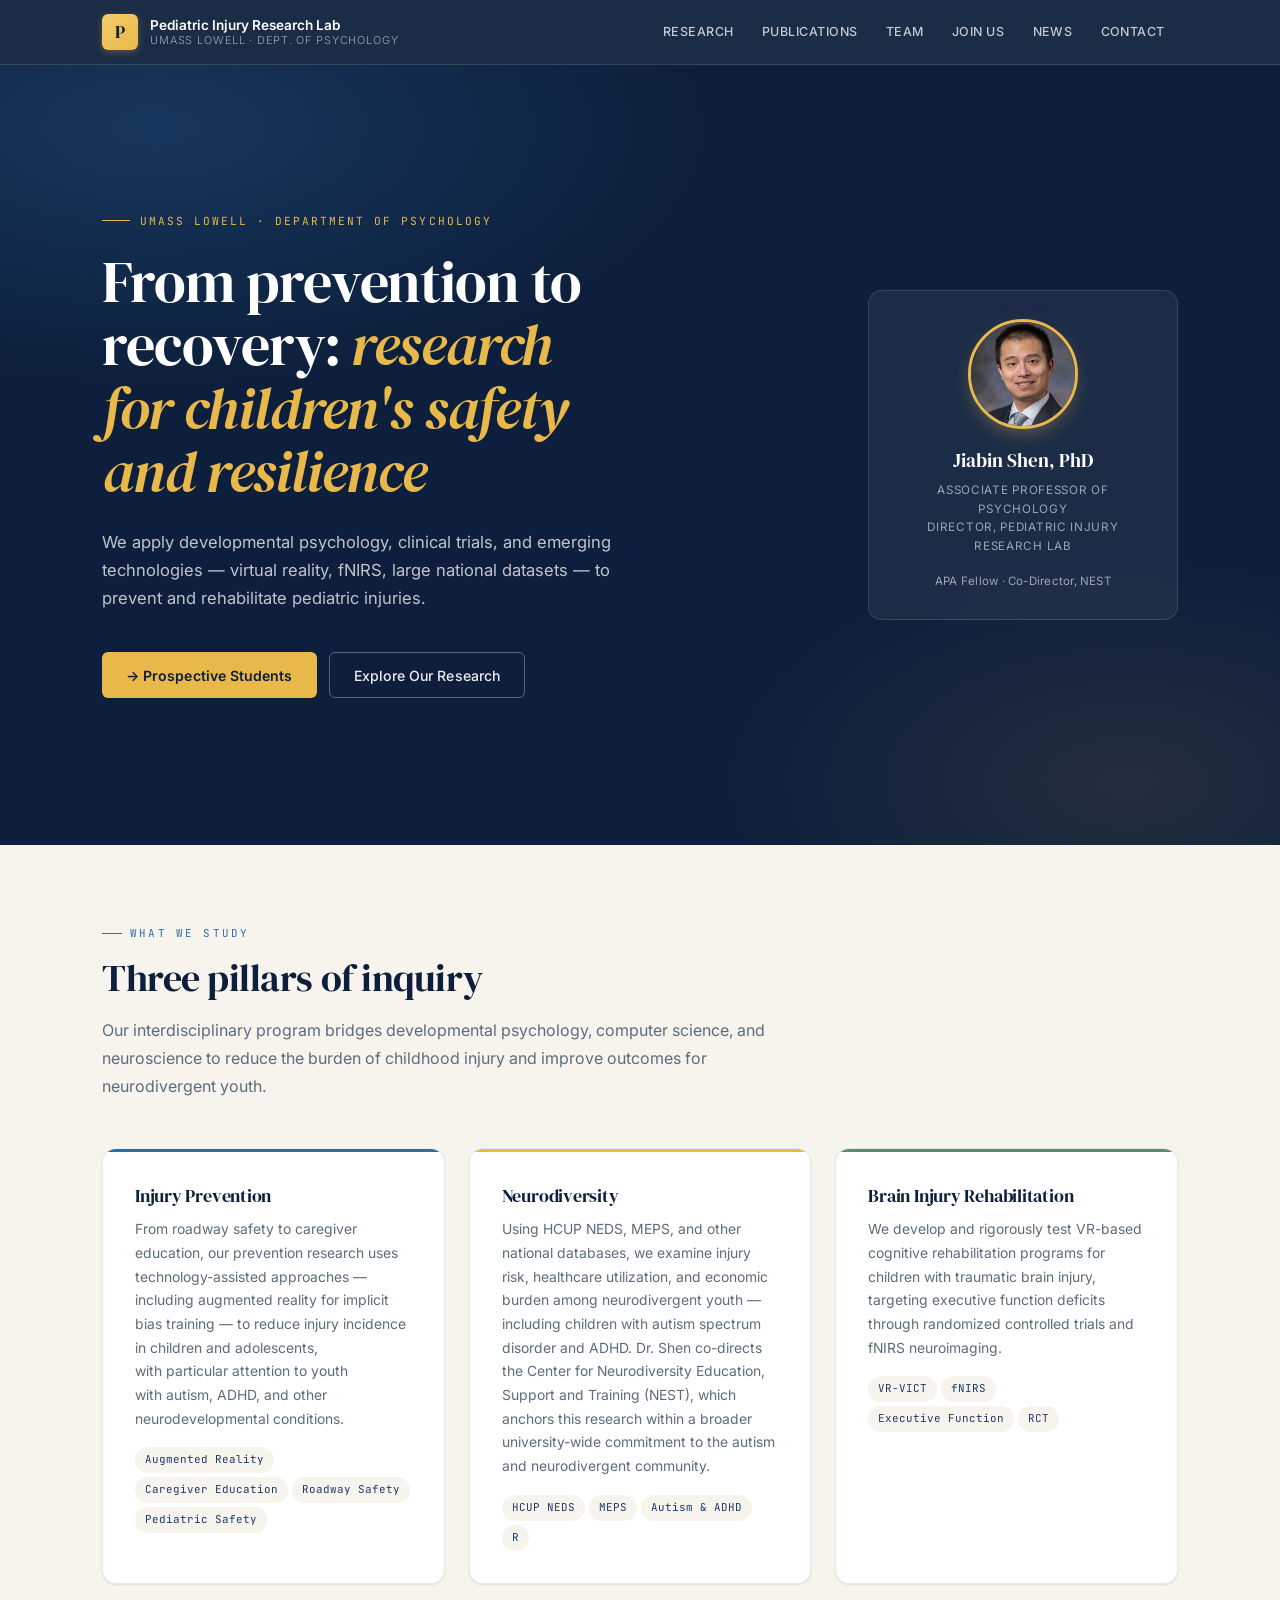
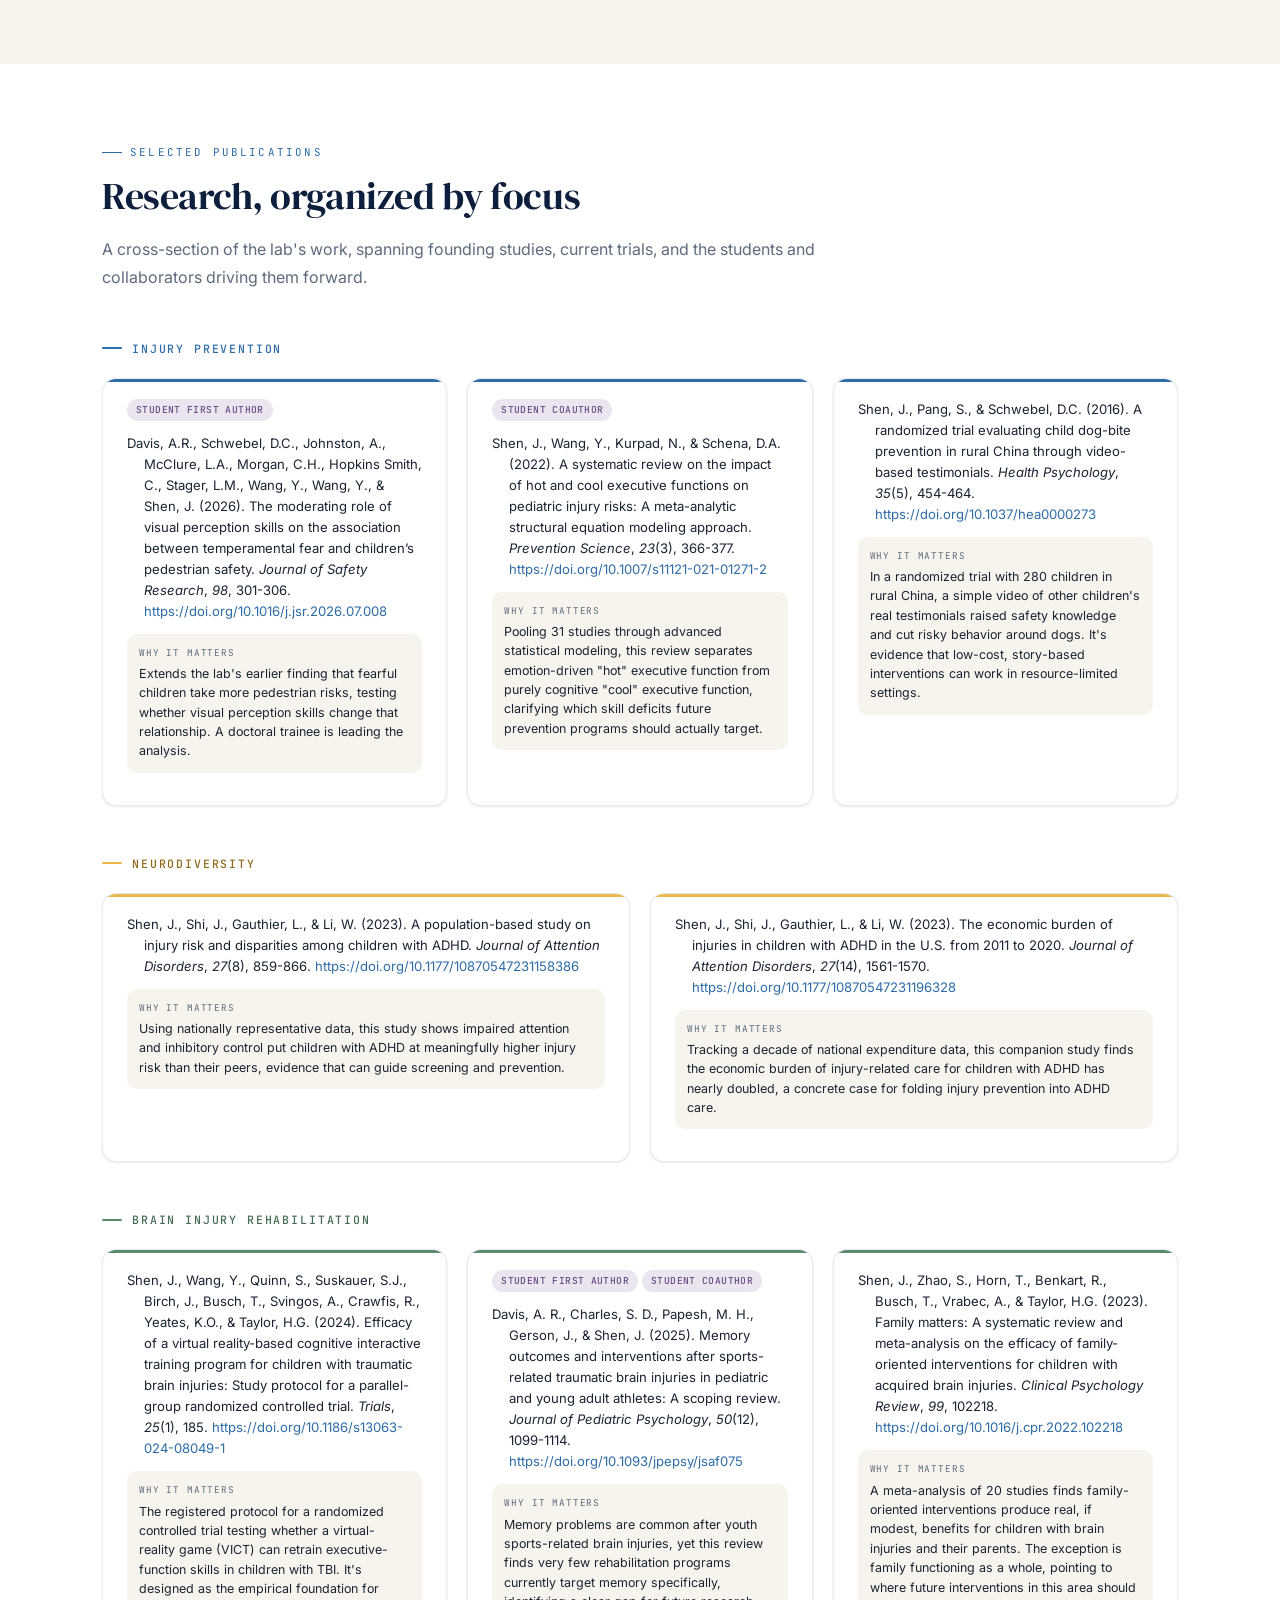
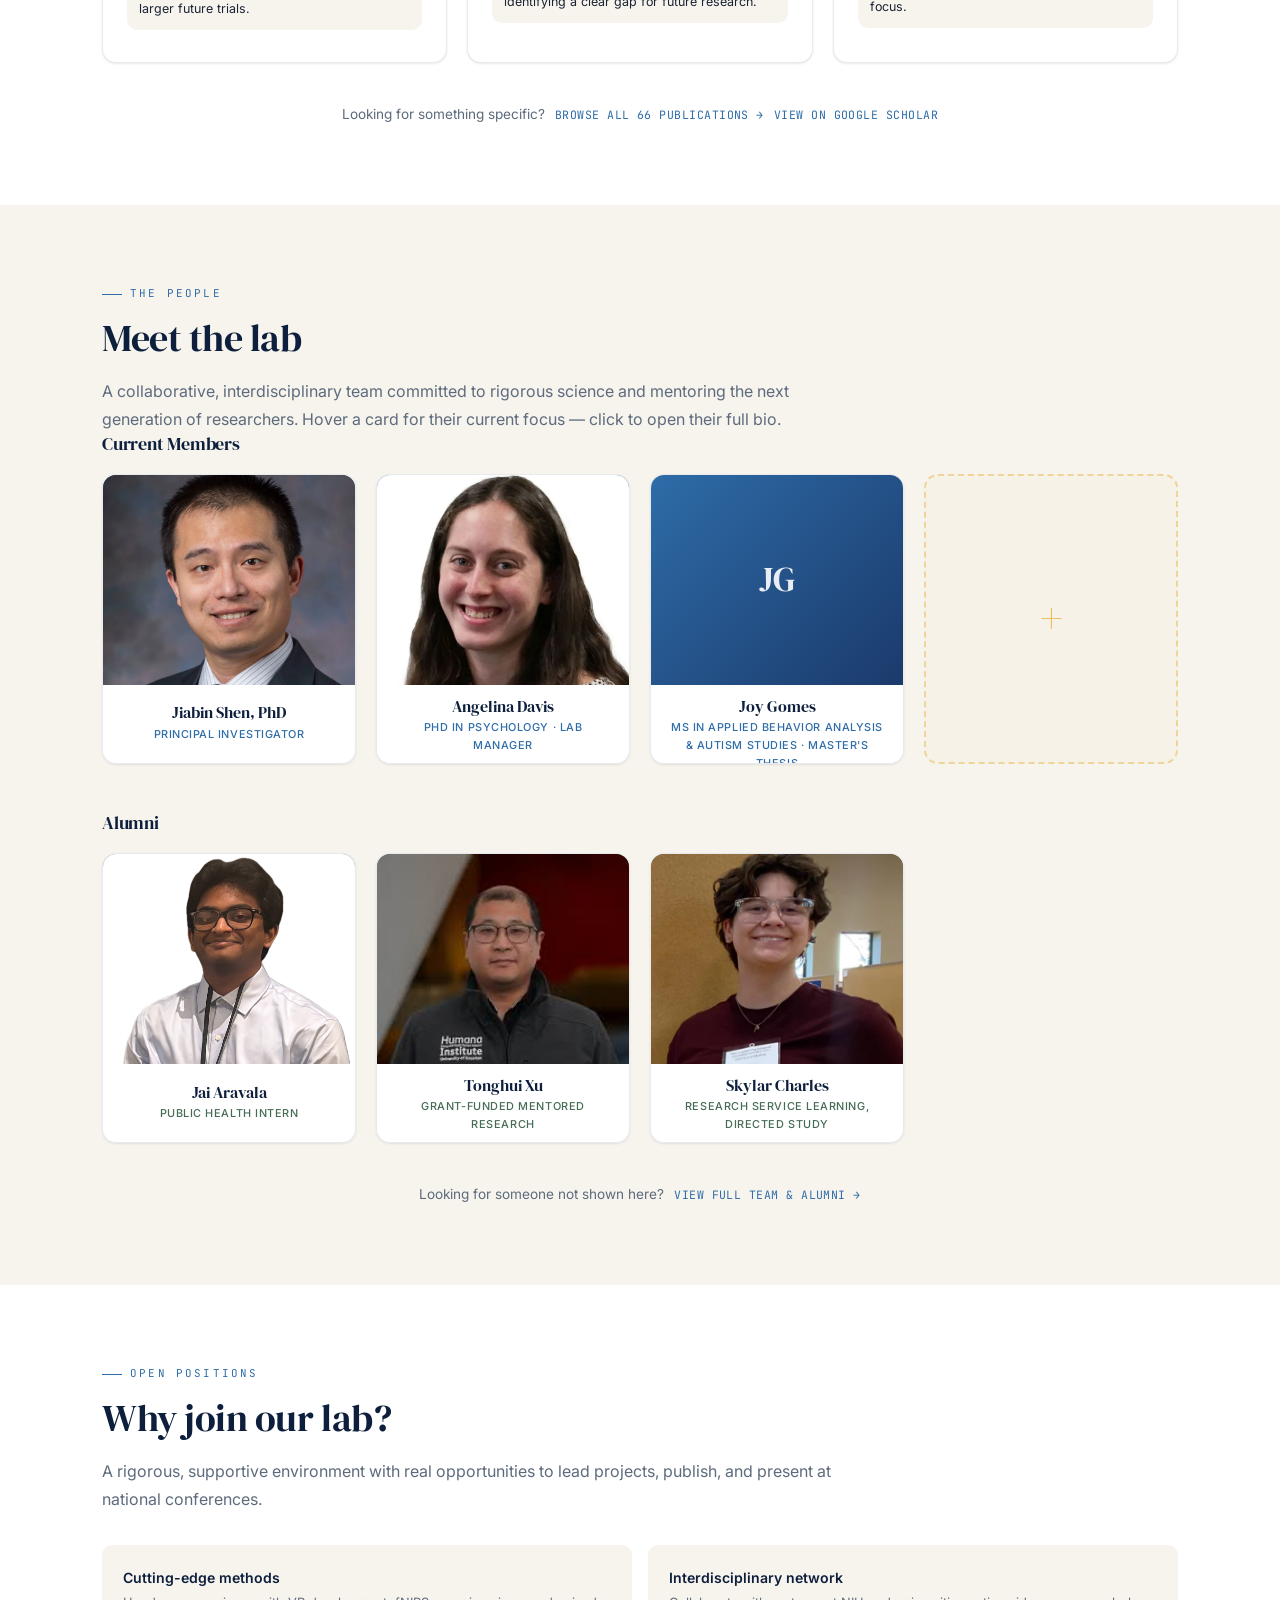
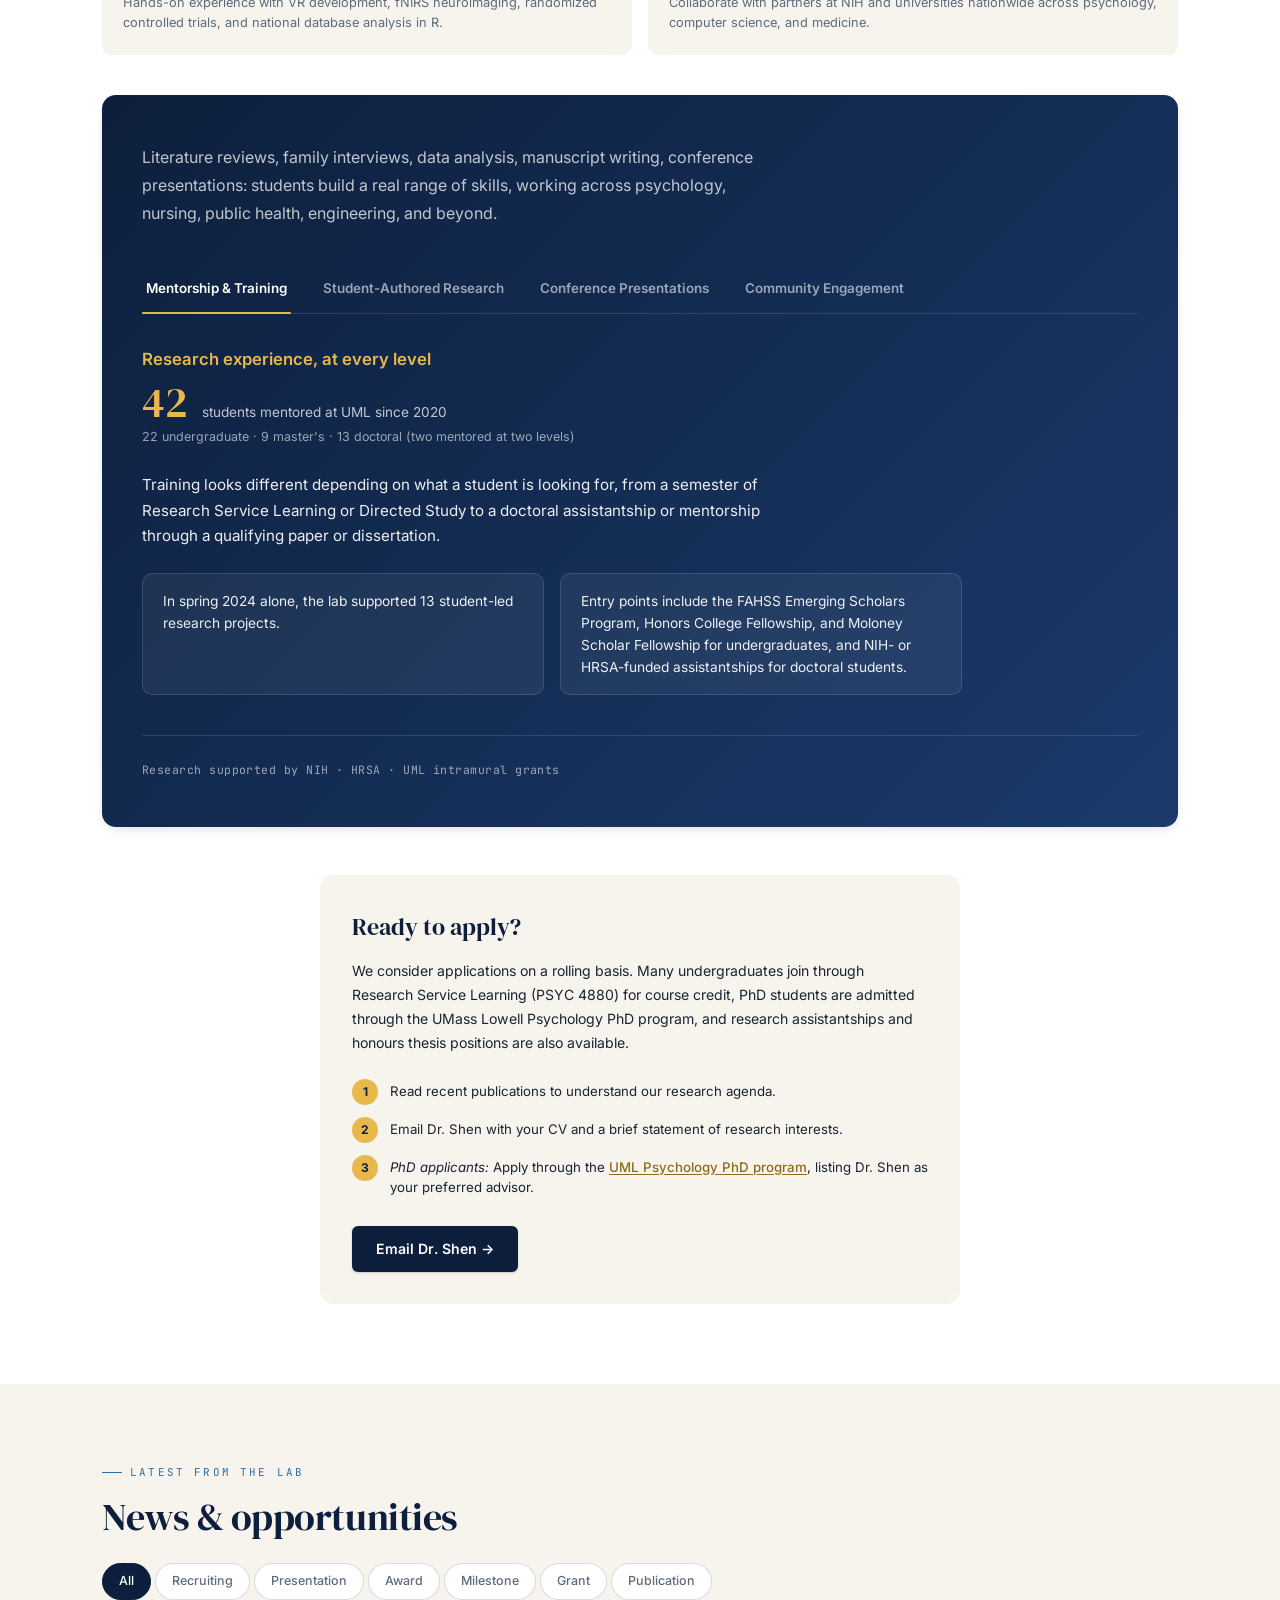
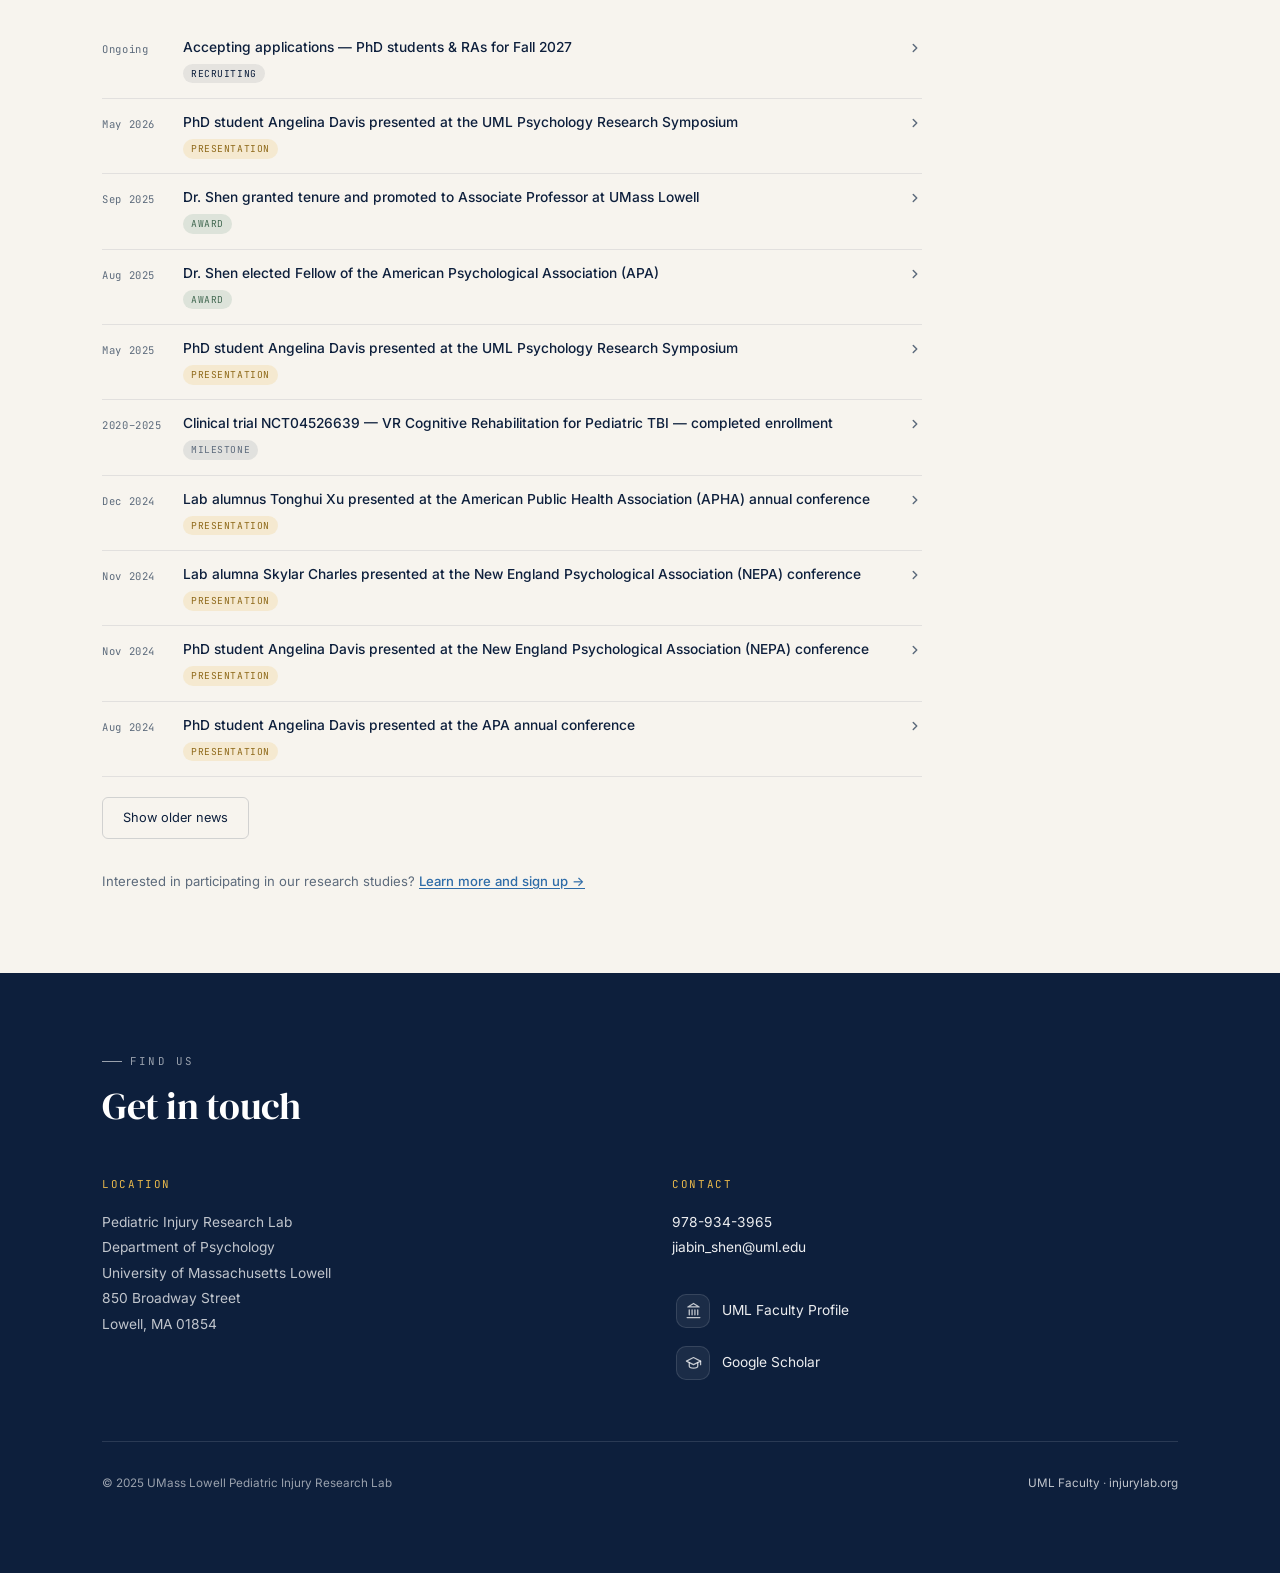
==== commit 96ac94ff: "Sync Why-join figures with the publications database and mentee roster The student-authorship number" ====
--- a/index.html
+++ b/index.html
@@ -768,7 +768,7 @@
       id:'shen', name:'Jiabin Shen, PhD', role:'Principal Investigator', initials:'JS', photo:'images/jiabin-shen.jpg',
       color:'linear-gradient(135deg,#2E6CA8,#1B3A6B)',
       focus:'TBI rehabilitation · injury epidemiology · neurodivergent youth',
-      bio:`Dr. Shen has studied pediatric injury prevention and rehabilitation since 2011. He directs the Pediatric Injury Research Lab at UMass Lowell, where his interdisciplinary program integrates virtual reality, fNIRS, and large-scale national datasets to improve outcomes for children with TBI, ADHD, and autism. Over $1.6M in external funding secured, ${PUB_COUNT} peer-reviewed publications, and 43 students mentored at UML. Dr. Shen received his PhD in Life-Span Developmental Psychology from University of Alabama at Birmingham (2015).`,
+      bio:`Dr. Shen has studied pediatric injury prevention and rehabilitation since 2011. He directs the Pediatric Injury Research Lab at UMass Lowell, where his interdisciplinary program integrates virtual reality, fNIRS, and large-scale national datasets to improve outcomes for children with TBI, ADHD, and autism. Over $1.6M in external funding secured, ${PUB_COUNT} peer-reviewed publications, and 42 students mentored at UML. Dr. Shen received his PhD in Life-Span Developmental Psychology from University of Alabama at Birmingham (2015).`,
       teaching:['PSYC.2600 Child and Adolescent Development (undergraduate)','PSYC.6410 Fundamentals of Prevention Science (graduate)','PSYC.4880 Research Service Learning (undergraduate, mentored research)'],
       service:{
         current:['Associate Editor, Frontiers in Public Health (Injury Prevention &amp; Control)','Editorial Board Member, BMC Injury Prevention','Editorial Board Member &amp; Guest Editor, Rehabilitation Psychology','Program Officer &amp; Executive Committee Member, Brain Injury Interdisciplinary SIG, American Congress of Rehabilitation Medicine (ACRM)','Member at Large, Executive Committee, APA Division 22 (Rehabilitation Psychology)'],
@@ -976,34 +976,52 @@
           number/example came from, even though it won't render.
      ────────────────────────────────────────────────────────────── -->
 <script>
+// ── Student-authorship figures, read live from data/publications-data.js ──
+// These used to be hand-typed from the CV's Publications summary, which meant
+// they drifted the moment the CSV's student_first_author / student_coauthor
+// checkboxes were edited — the tab claimed 9 papers (2 first author, 7
+// coauthor) while publications.html showed 8 papers carrying purple student
+// tags (3 first author, 6 coauthor, one paper flagged both). Deriving them
+// here means the tab and the browsable list can never disagree again.
+//
+// The two buckets are kept DISJOINT so they sum to the headline number: a
+// paper flagged both (a mentee led it and another mentee also contributed)
+// counts once, under "first author". The fallbacks only fire if
+// data/publications-data.js failed to load (e.g. opened over file://) and
+// should be refreshed if they ever drift from the CSV.
+const STU_HAS = p => p.studentFirstAuthor || p.studentCoauthor;
+const STU_PAPERS   = typeof papers !== 'undefined' ? papers.filter(STU_HAS).length : 8;
+const STU_FIRST    = typeof papers !== 'undefined' ? papers.filter(p => p.studentFirstAuthor).length : 3;
+const STU_CO_ONLY  = STU_PAPERS - STU_FIRST;
+
 const IMPACT_DATA = [
   {
     id: "mentor",
     tabLabel: "Mentorship & Training",
     tag: "Research experience, at every level",
-    number: "43",
+    number: "42",
     numLabel: "students mentored at UML since 2020",
-    sub: "22 undergraduate &middot; 9 master's &middot; 12 doctoral",
+    sub: "22 undergraduate &middot; 9 master's &middot; 13 doctoral (two mentored at two levels)",
     overview: "Training looks different depending on what a student is looking for, from a semester of Research Service Learning or Directed Study to a doctoral assistantship or mentorship through a qualifying paper or dissertation.",
     examples: [
       "In spring 2024 alone, the lab supported 13 student-led research projects.",
       "Entry points include the FAHSS Emerging Scholars Program, Honors College Fellowship, and Moloney Scholar Fellowship for undergraduates, and NIH- or HRSA-funded assistantships for doctoral students."
     ],
-    source: "CV, Student Mentoring section."
+    source: "Reconciled 2026-09-02 against the Mentees Database workbook (OneDrive: P&T/Annual Evaluations/Mentees Database.xlsx), which is the authoritative mentoring roster. That sheet holds 45 rows: 1 External (excluded from a UML count) and 44 UML rows across 22 undergraduate, 9 master's and 13 doctoral. The 44 rows cover 42 distinct people — JaiSurya Aravala (undergraduate 2023-24, then master's 2025) and Jack Blake (undergraduate 2021-22, then doctoral 2024-25) each appear at two levels — so the headline is 42 students and the sub-line notes why the three levels sum to 44. Deliberately LARGER than team.html's 38: four doctoral students (Karen Salazar Laverde, Gloria L. Fanning-Tacoaman, Joseph Veneziano, Stephanie Madden) were mentored only through QP/dissertation committee service and were never lab members, so they are correctly absent from the lab roster. 38 + 4 = 42."
   },
   {
     id: "pubs",
     tabLabel: "Student-Authored Research",
     tag: "Coauthors, not just assistants",
-    number: "9",
+    number: String(STU_PAPERS),
     numLabel: "papers with a student coauthor at UML",
-    sub: "2 with a mentee as first author &middot; 7 as coauthor",
+    sub: `${STU_FIRST} with a mentee as first author &middot; ${STU_CO_ONLY} as coauthor`,
     overview: "Mentored students don't just assist with the research, they coauthor it: shaping a research question, defending an analytic choice, and seeing a manuscript through peer review.",
     examples: [
       "Recent student-coauthored work appears in journals including <em>Prevention Science</em> and <em>Rehabilitation Psychology</em>.",
       "In a 2026 paper in the <em>Journal of Safety Research</em>, Angelina Davis is first author with Dr. Shen as senior author."
     ],
-    source: "CV, Publications summary; Journal of Safety Research (in press), corroborated by Narrative of Accomplishments."
+    source: "Derived at render time from data/publications-data.js (the student_first_author / student_coauthor columns of the publications CSV) — not hand-typed. If this disagrees with the CV's Publications summary, correct the CSV rather than this file."
   },
   {
     id: "conf",
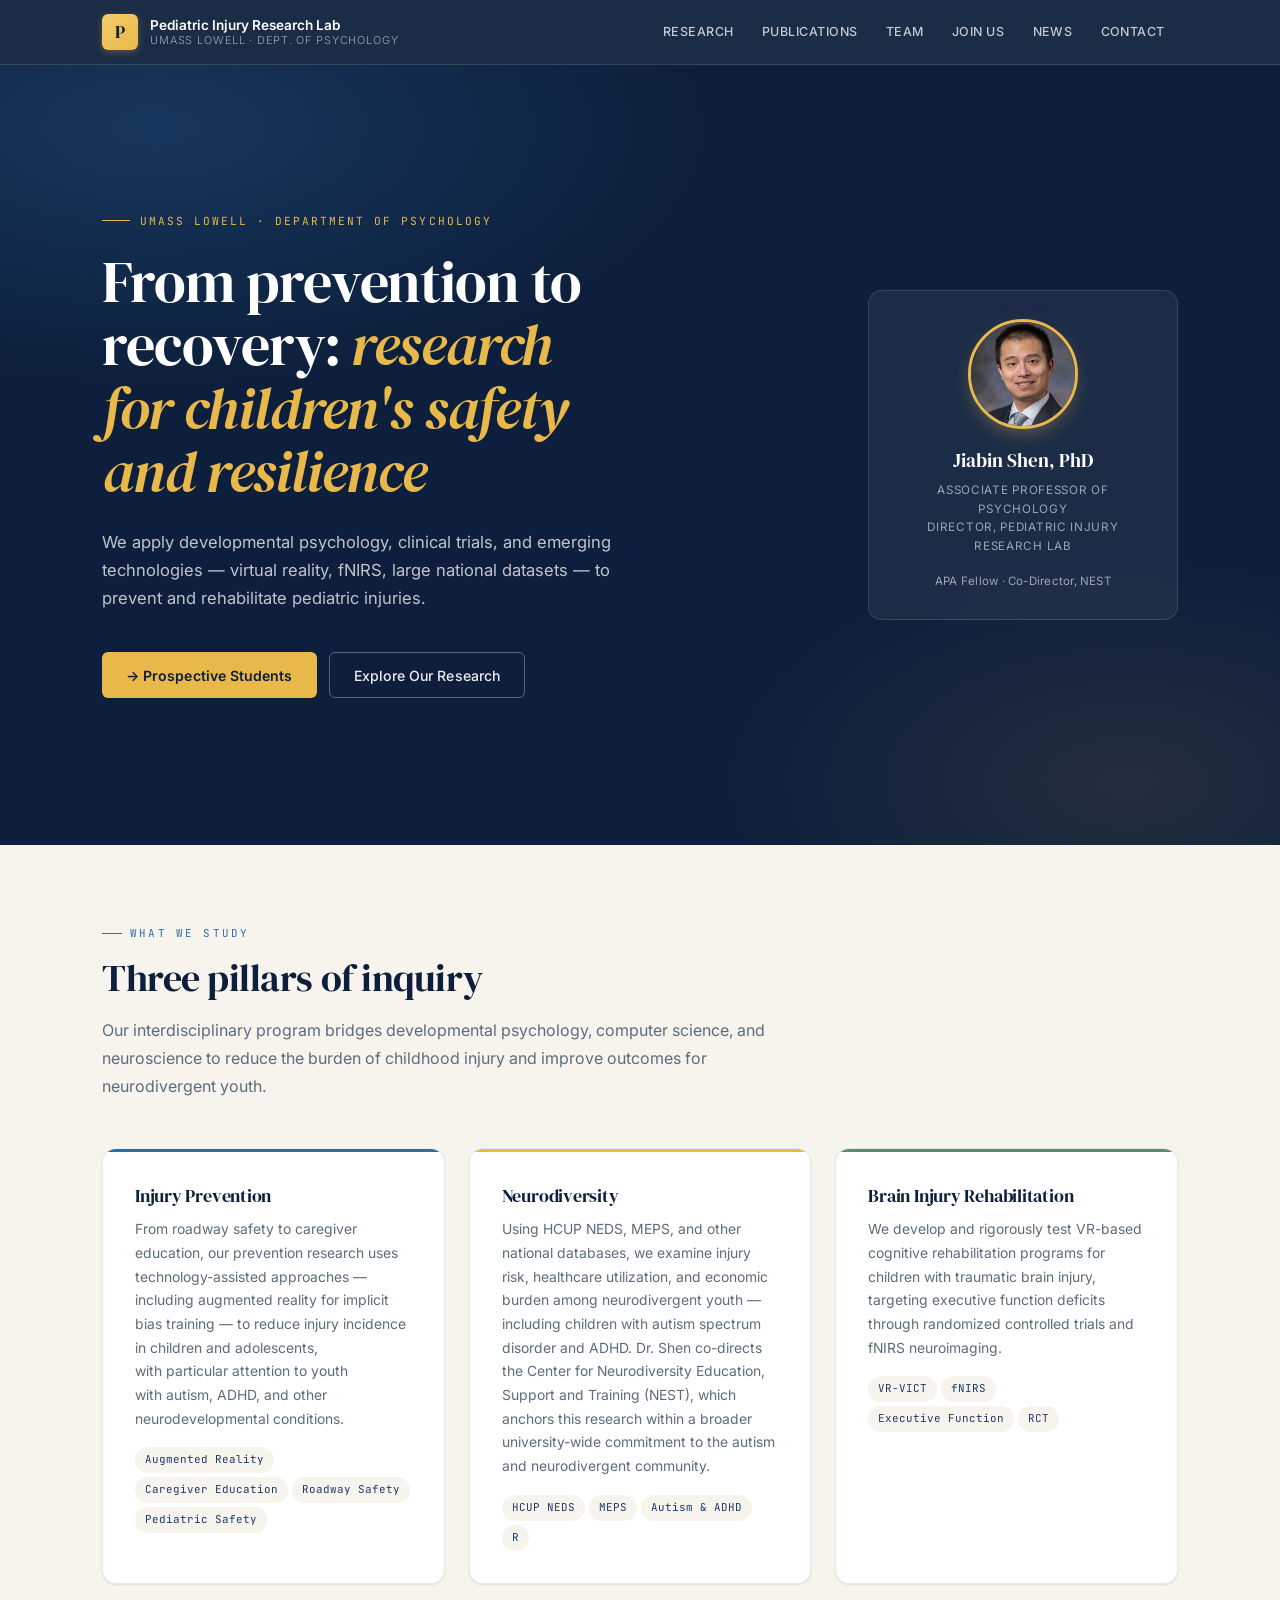
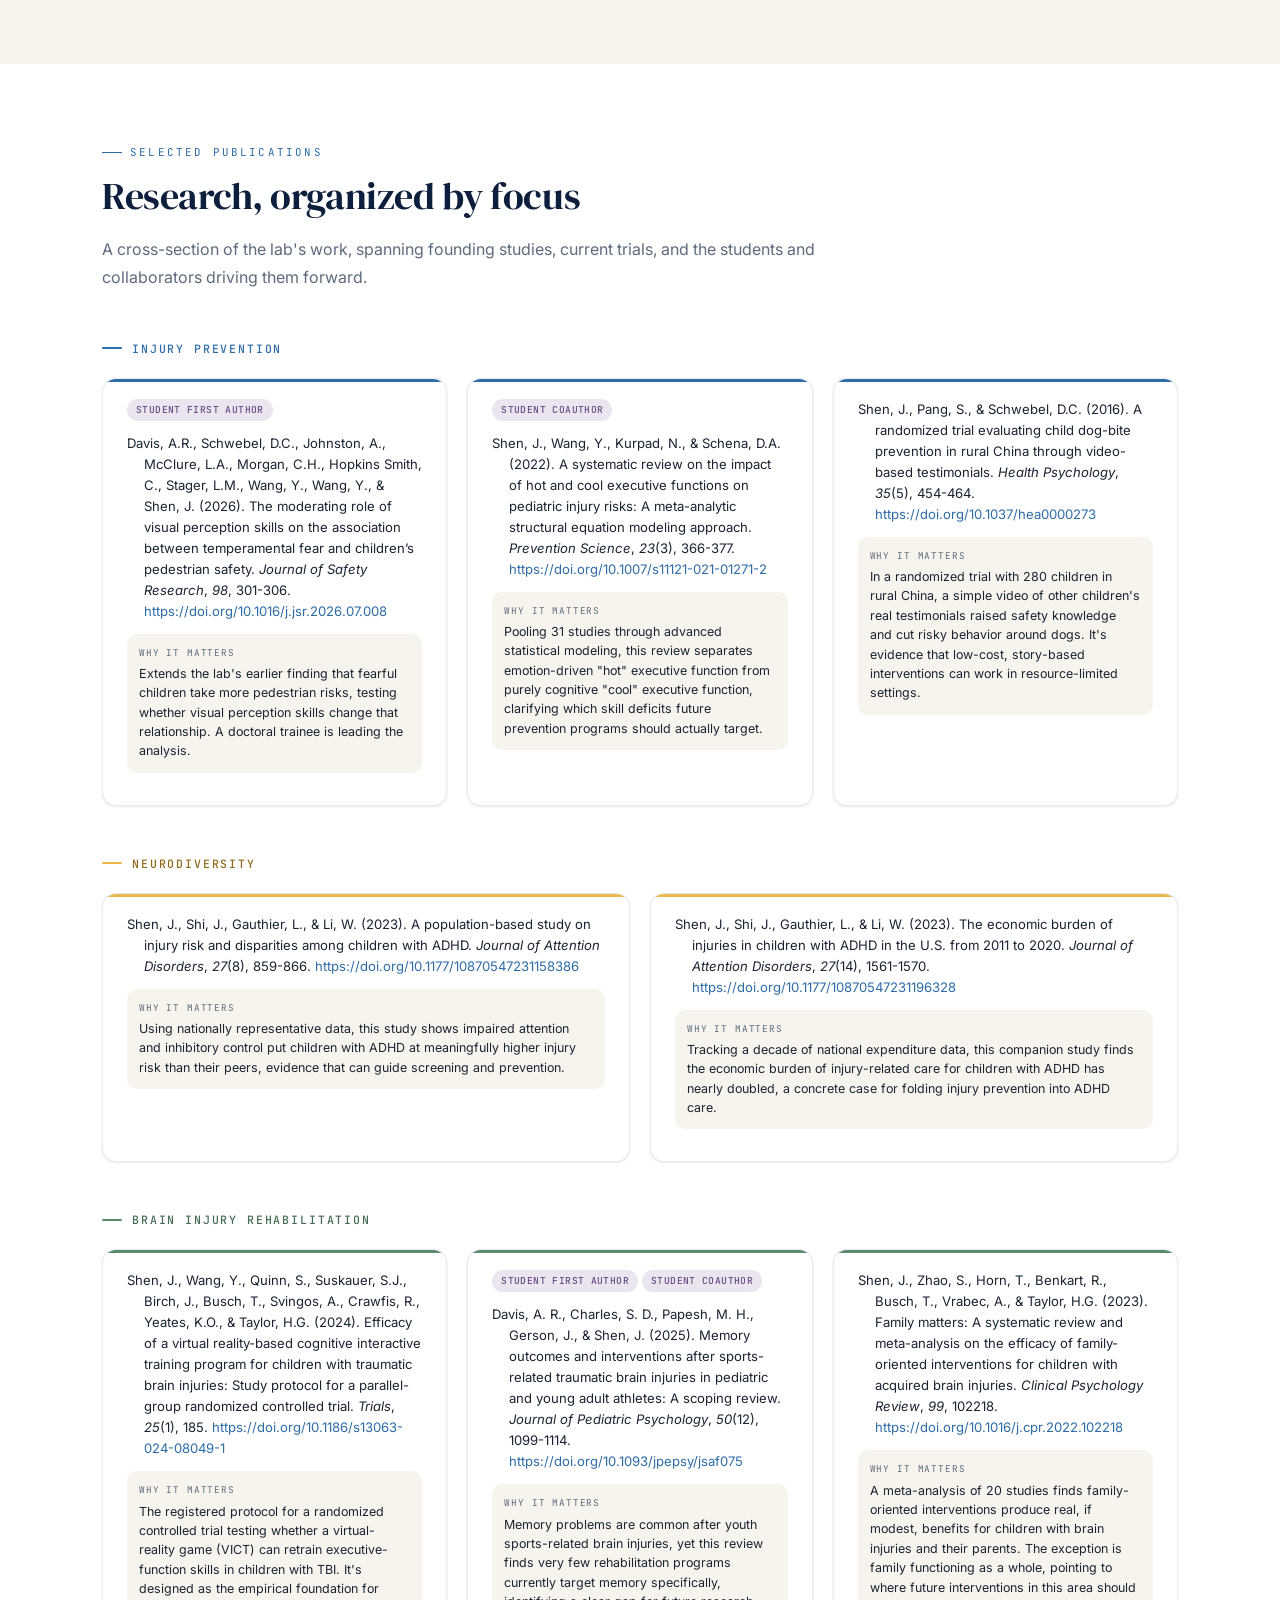
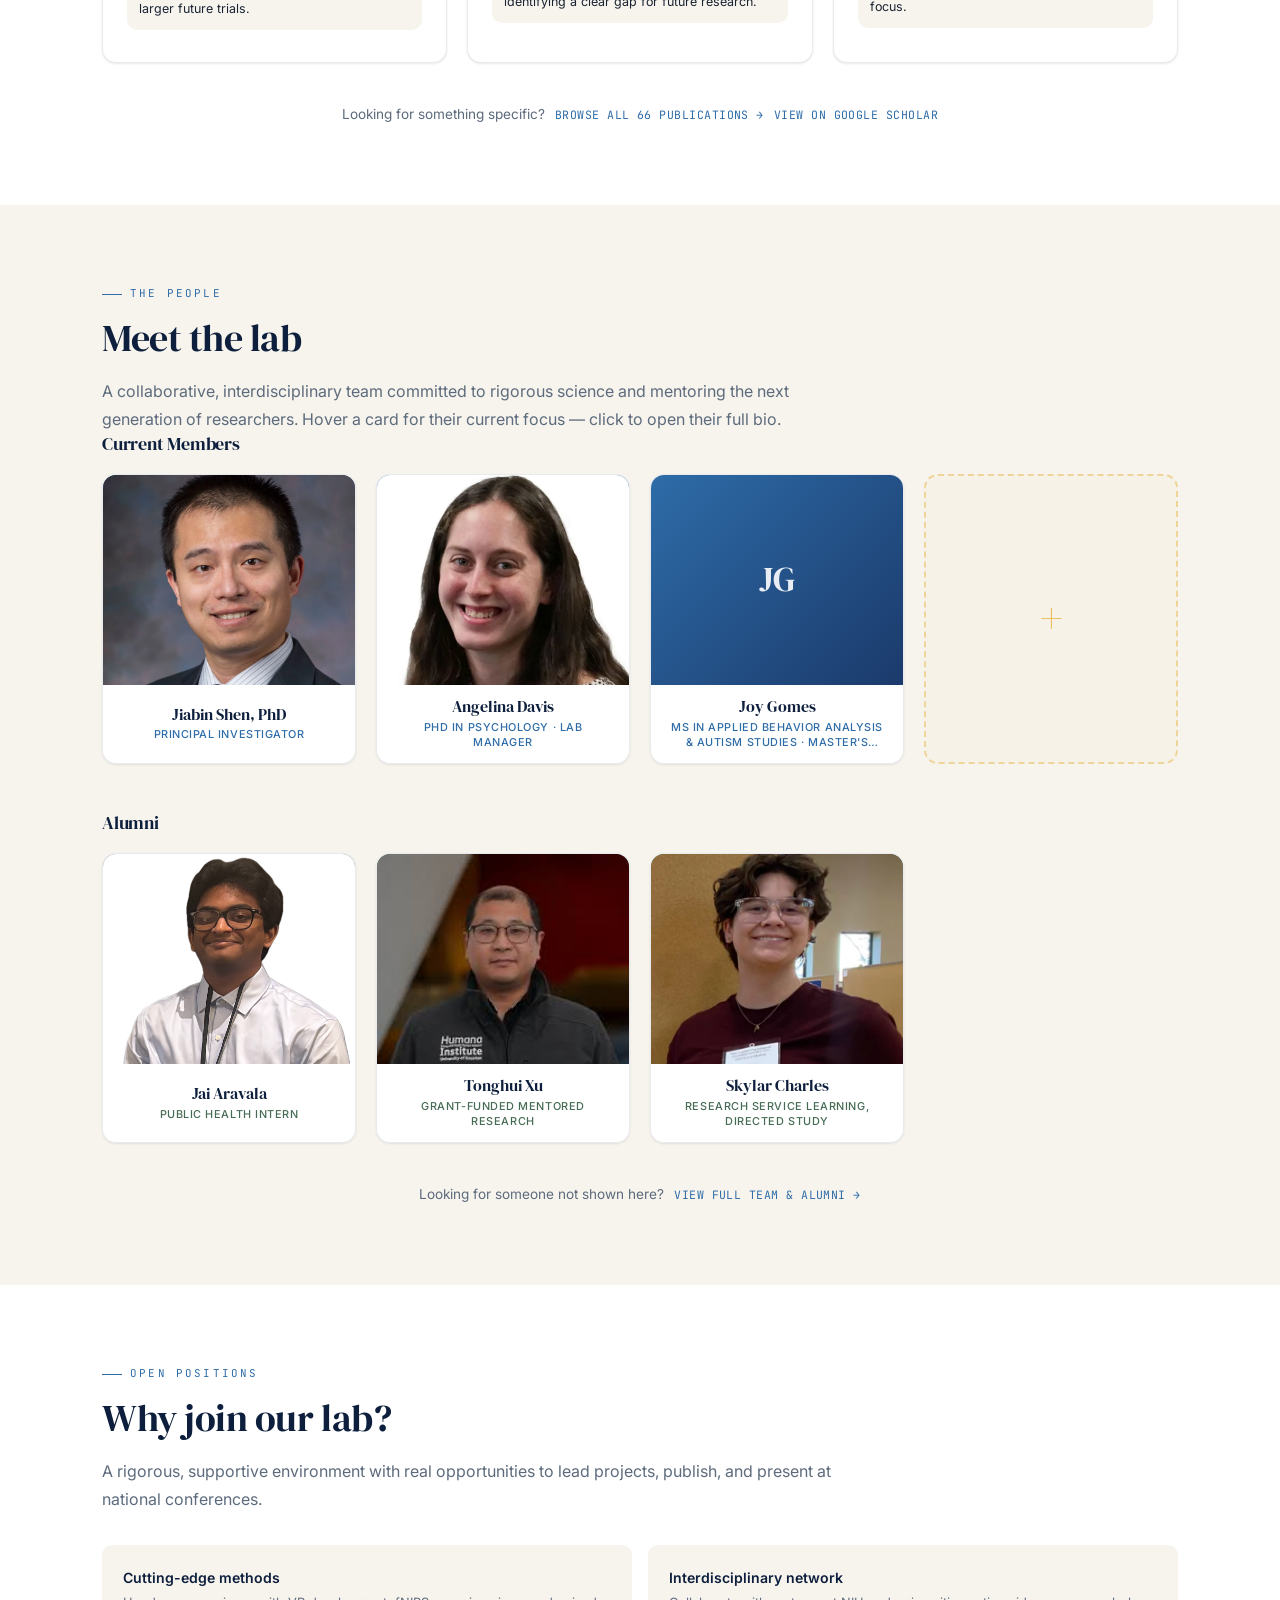
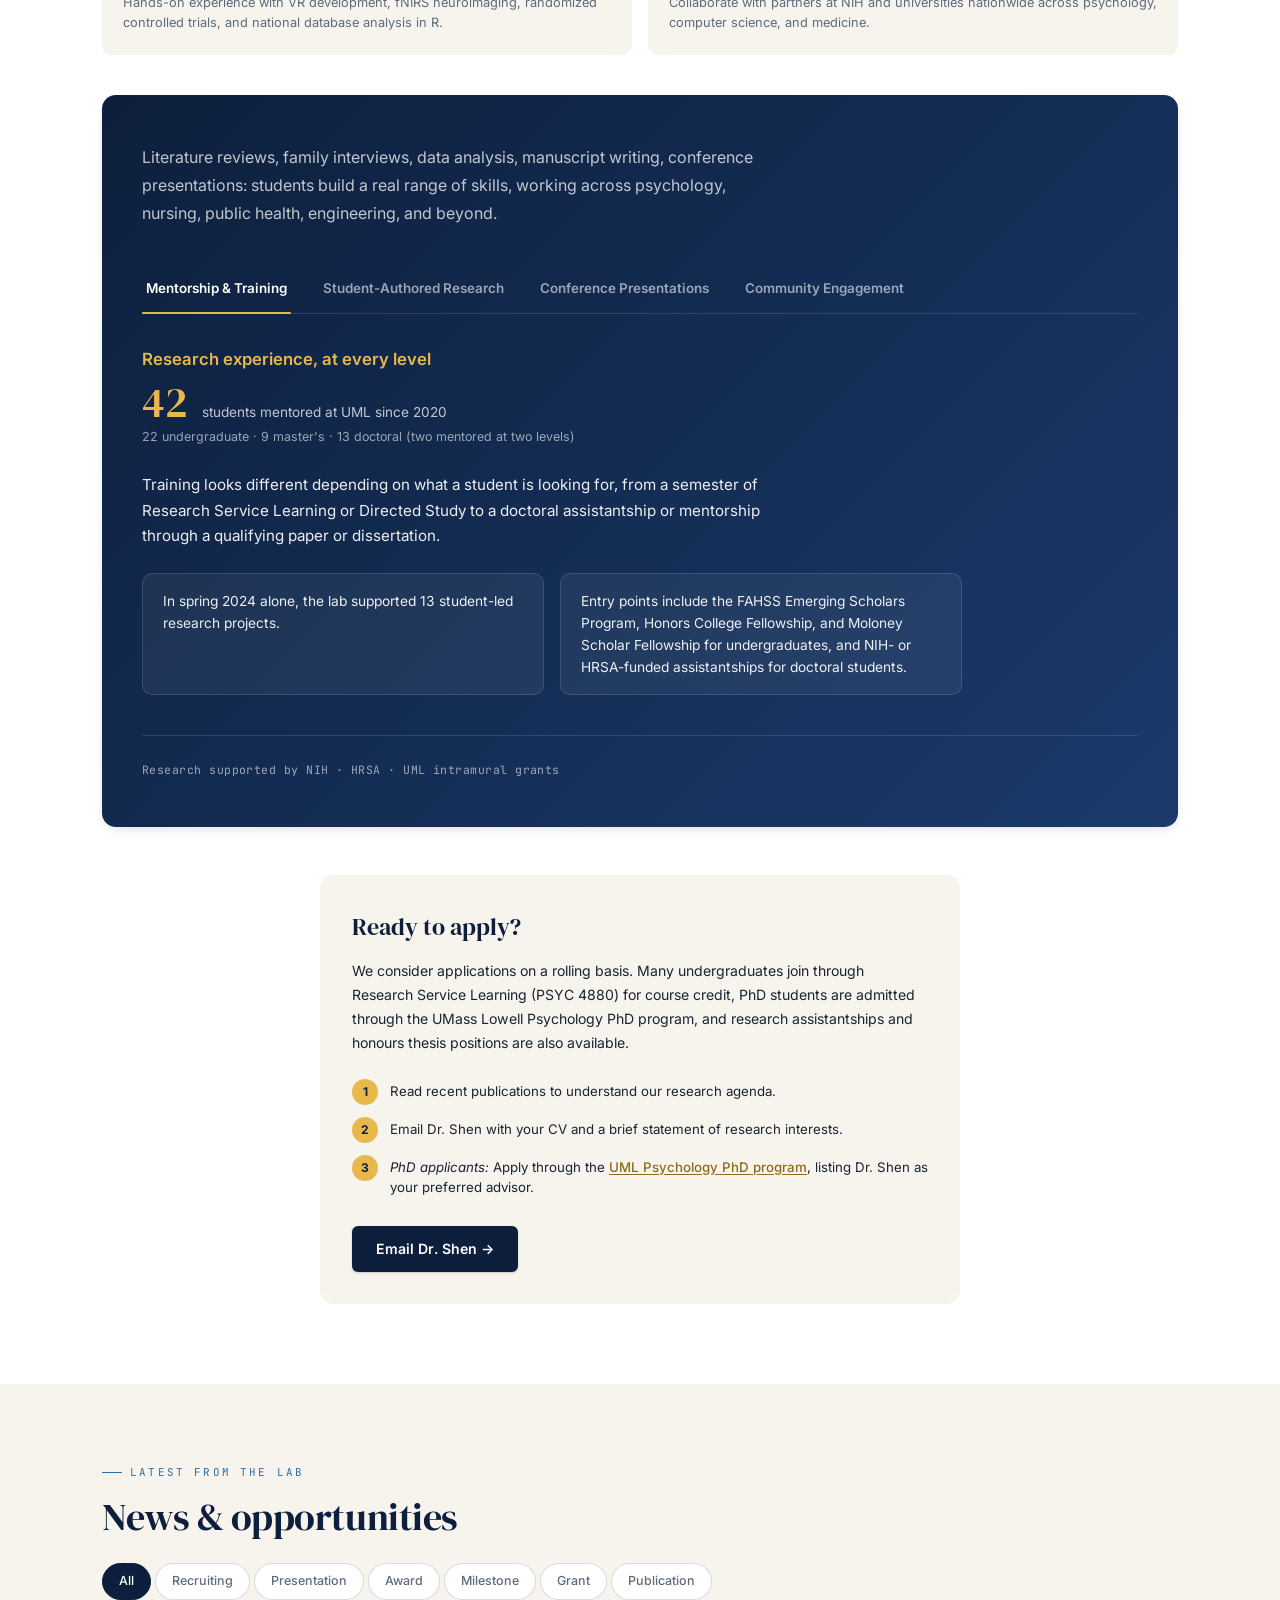
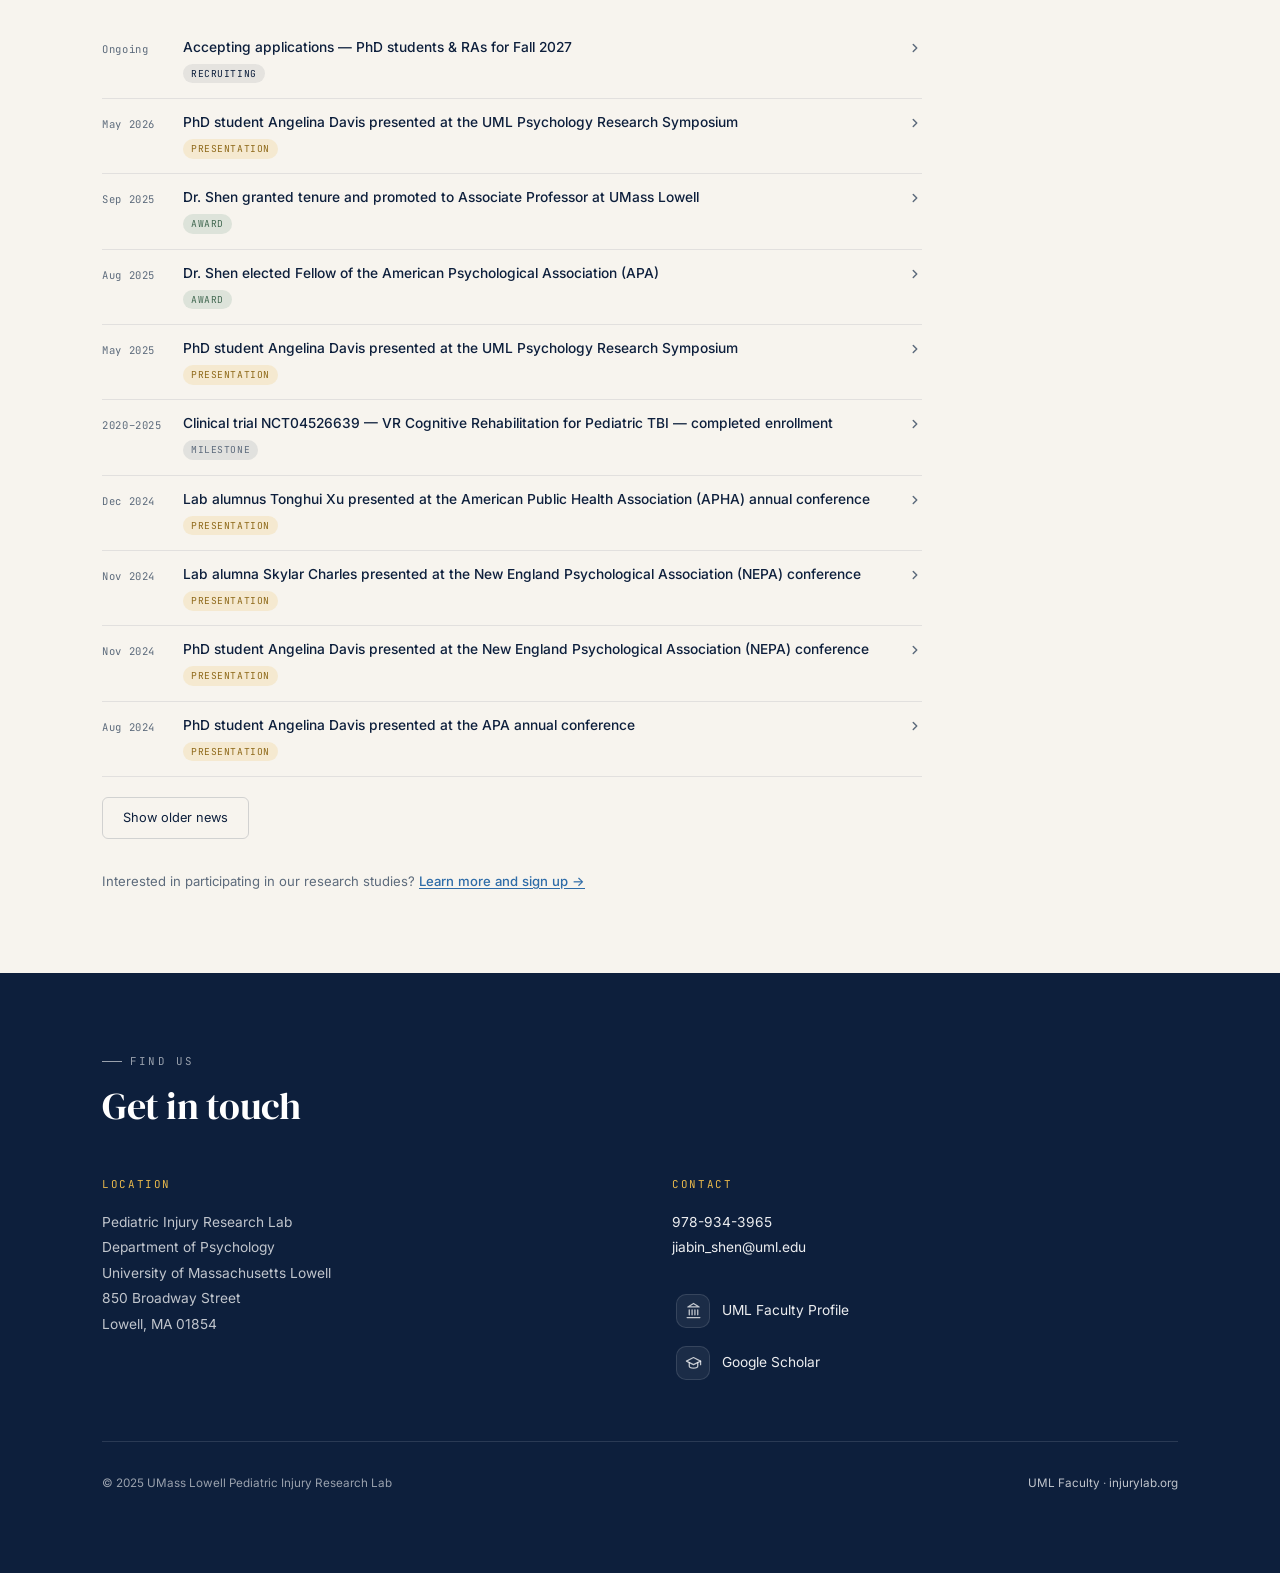
==== commit 651bf455: "Fix long role text clipping on team flip cards Joy Gomes's role, "MS in Applied Behavior Analysis & " ====
--- a/index.html
+++ b/index.html
@@ -280,7 +280,17 @@
 .itg-avatar img{width:100%;height:100%;object-fit:cover}
 .itg-front-info{padding:var(--s3) var(--s4);flex:1;display:flex;flex-direction:column;justify-content:center}
 .itg-name{font-family:var(--dp);font-size:.98rem;color:var(--navy);line-height:1.25}
-.itg-role{font-size:.68rem;color:var(--sky);text-transform:uppercase;letter-spacing:.05em;margin-top:3px;font-weight:500}
+.itg-role{
+  font-size:.68rem;color:var(--sky);text-transform:uppercase;letter-spacing:.05em;
+  margin-top:3px;font-weight:500;line-height:1.4;
+  /* An unusually long role string (e.g. a combined degree-program + thesis
+     label) would otherwise get clipped mid-word by .itg-face's
+     overflow:hidden, since the card has a fixed height for the flip
+     animation. Clamp to 2 lines with an ellipsis instead -- the full text
+     is always still readable in the click-through modal, which isn't
+     height-constrained. */
+  display:-webkit-box;-webkit-line-clamp:2;-webkit-box-orient:vertical;overflow:hidden;
+}
 
 .itg-back{
   background:linear-gradient(135deg,var(--navy),var(--steel));
@@ -513,7 +523,11 @@
 }
 @media(max-width:480px){
   .itg-grid{grid-template-columns:minmax(0,1fr)}
-  .itg-card{height:280px}
+  /* 280px clipped a 2-line role under the fixed-height 210px avatar (7px
+     short even after the .itg-role line-clamp fix below) -- there's no
+     width constraint forcing a shorter card at a single-column width, so
+     just give it the same headroom as the front-info actually needs. */
+  .itg-card{height:300px}
   .acts{flex-direction:column;align-items:stretch}
   .acts .bp,.acts .bo{width:100%}
 }
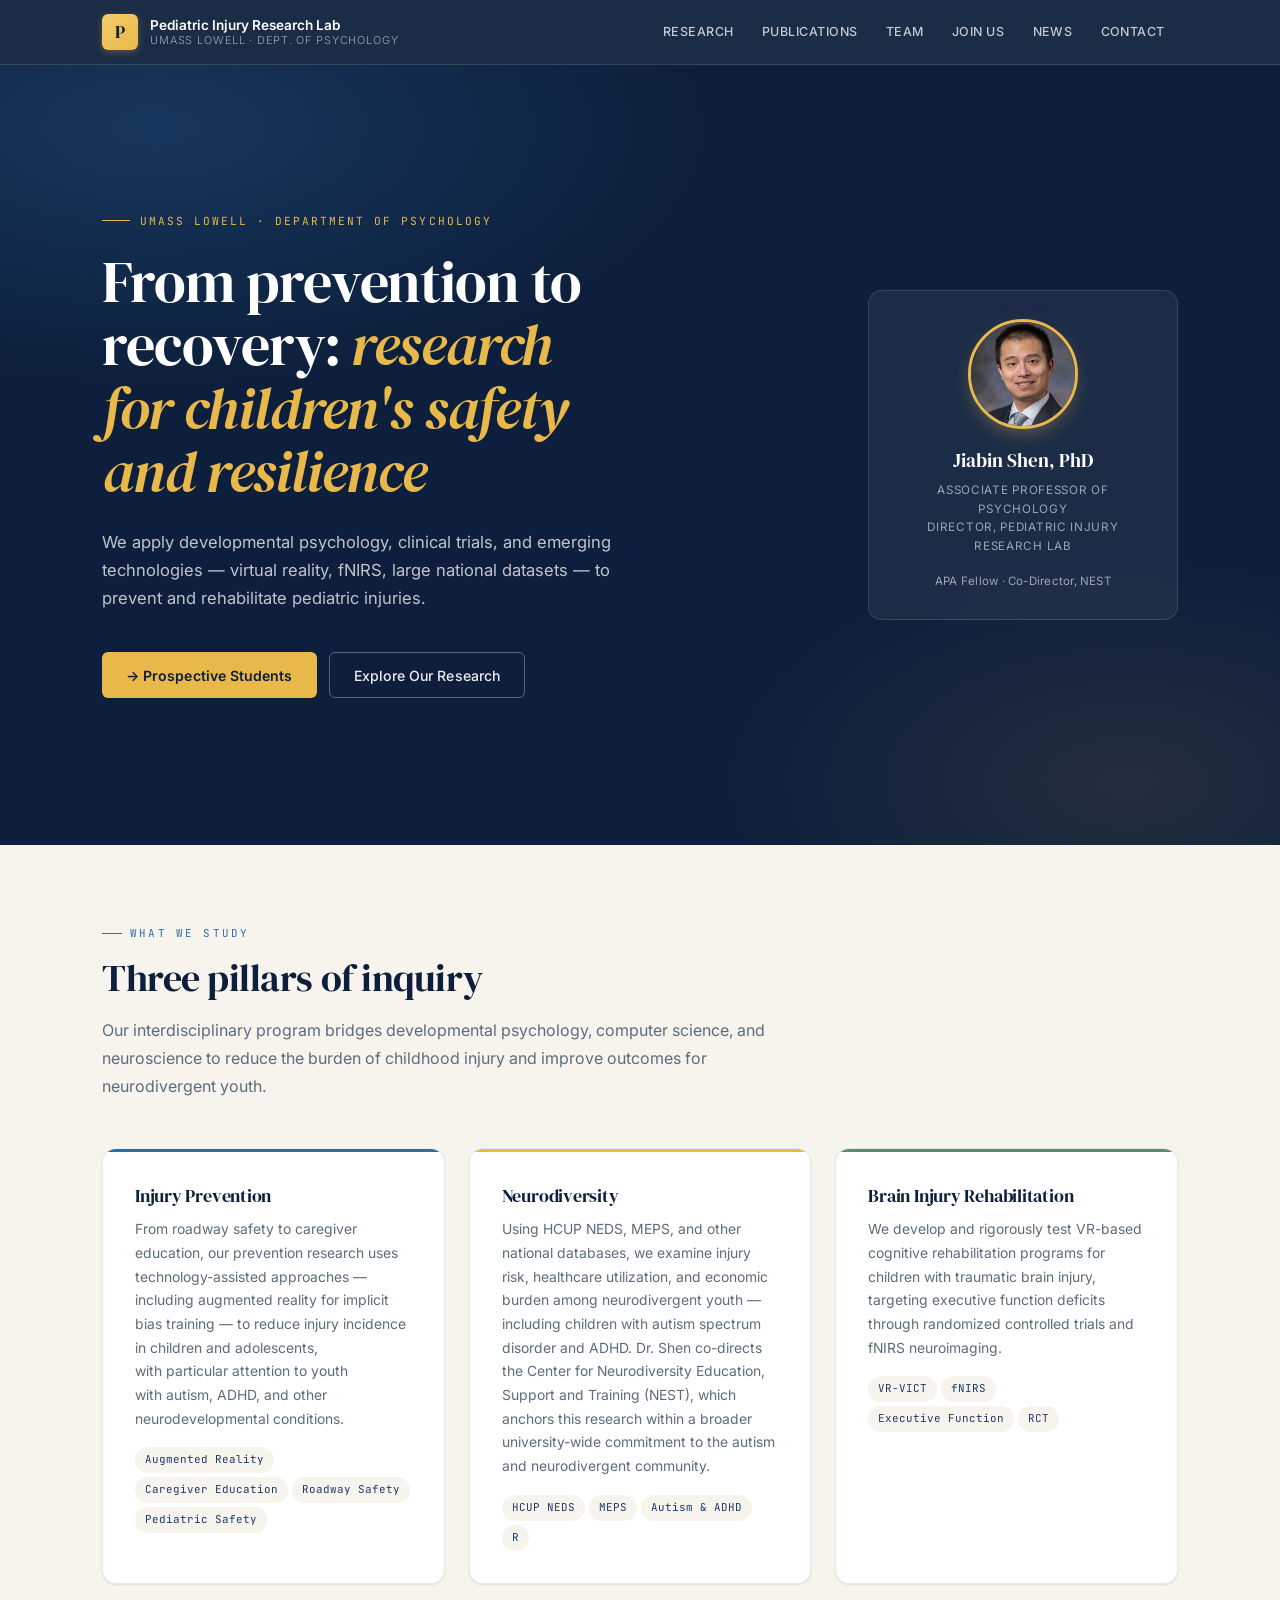
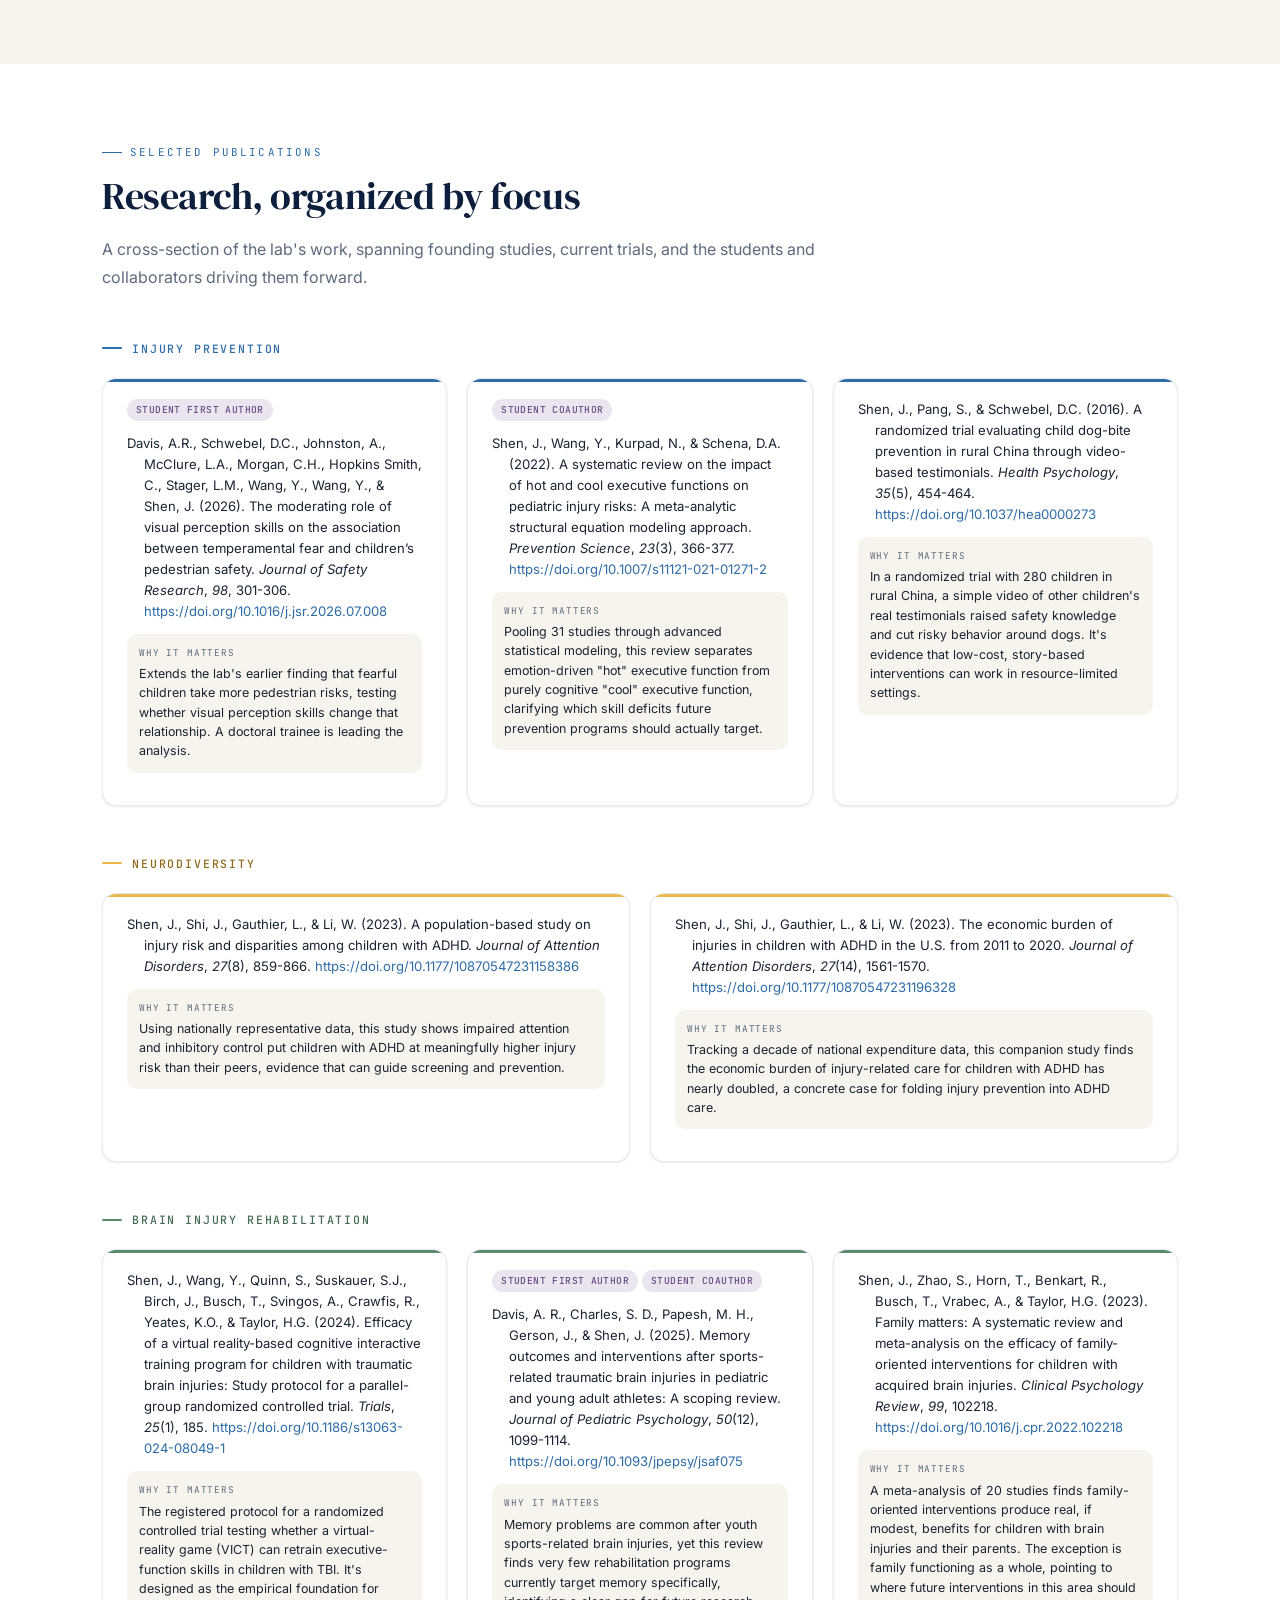
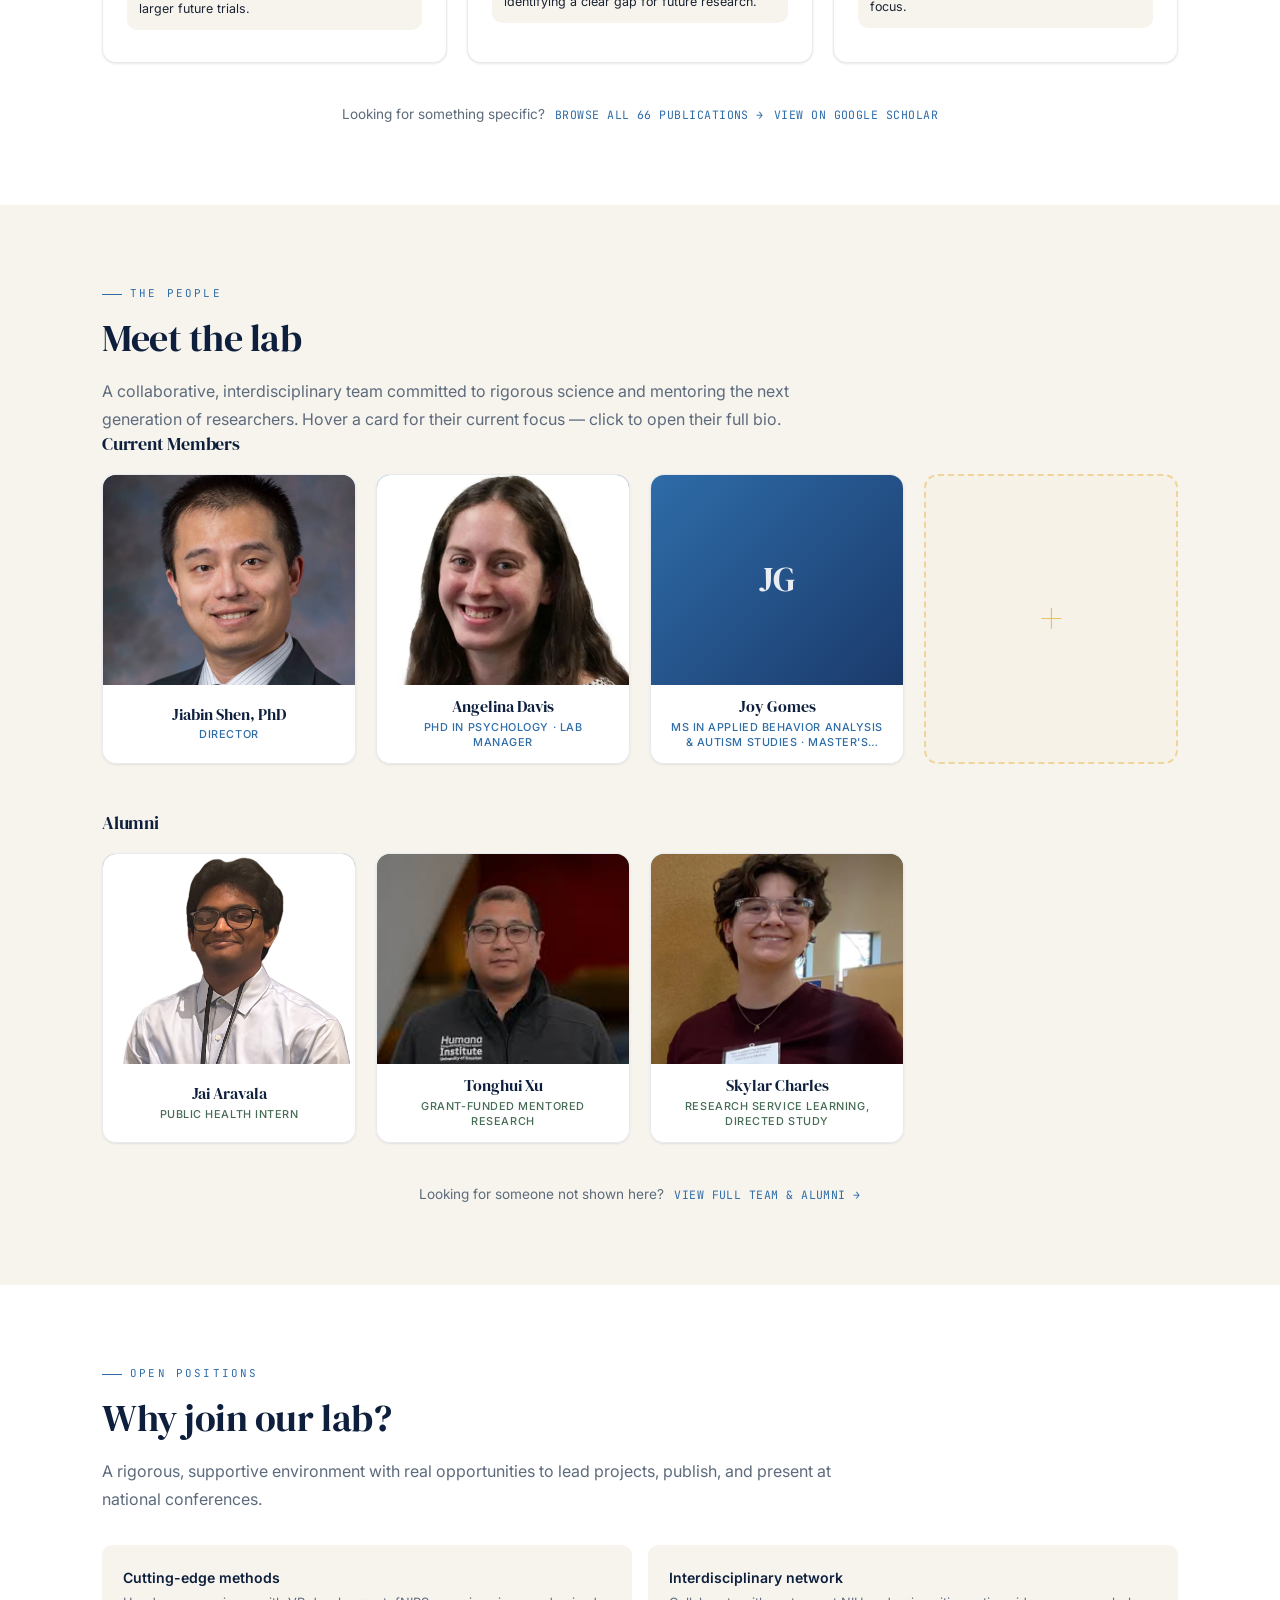
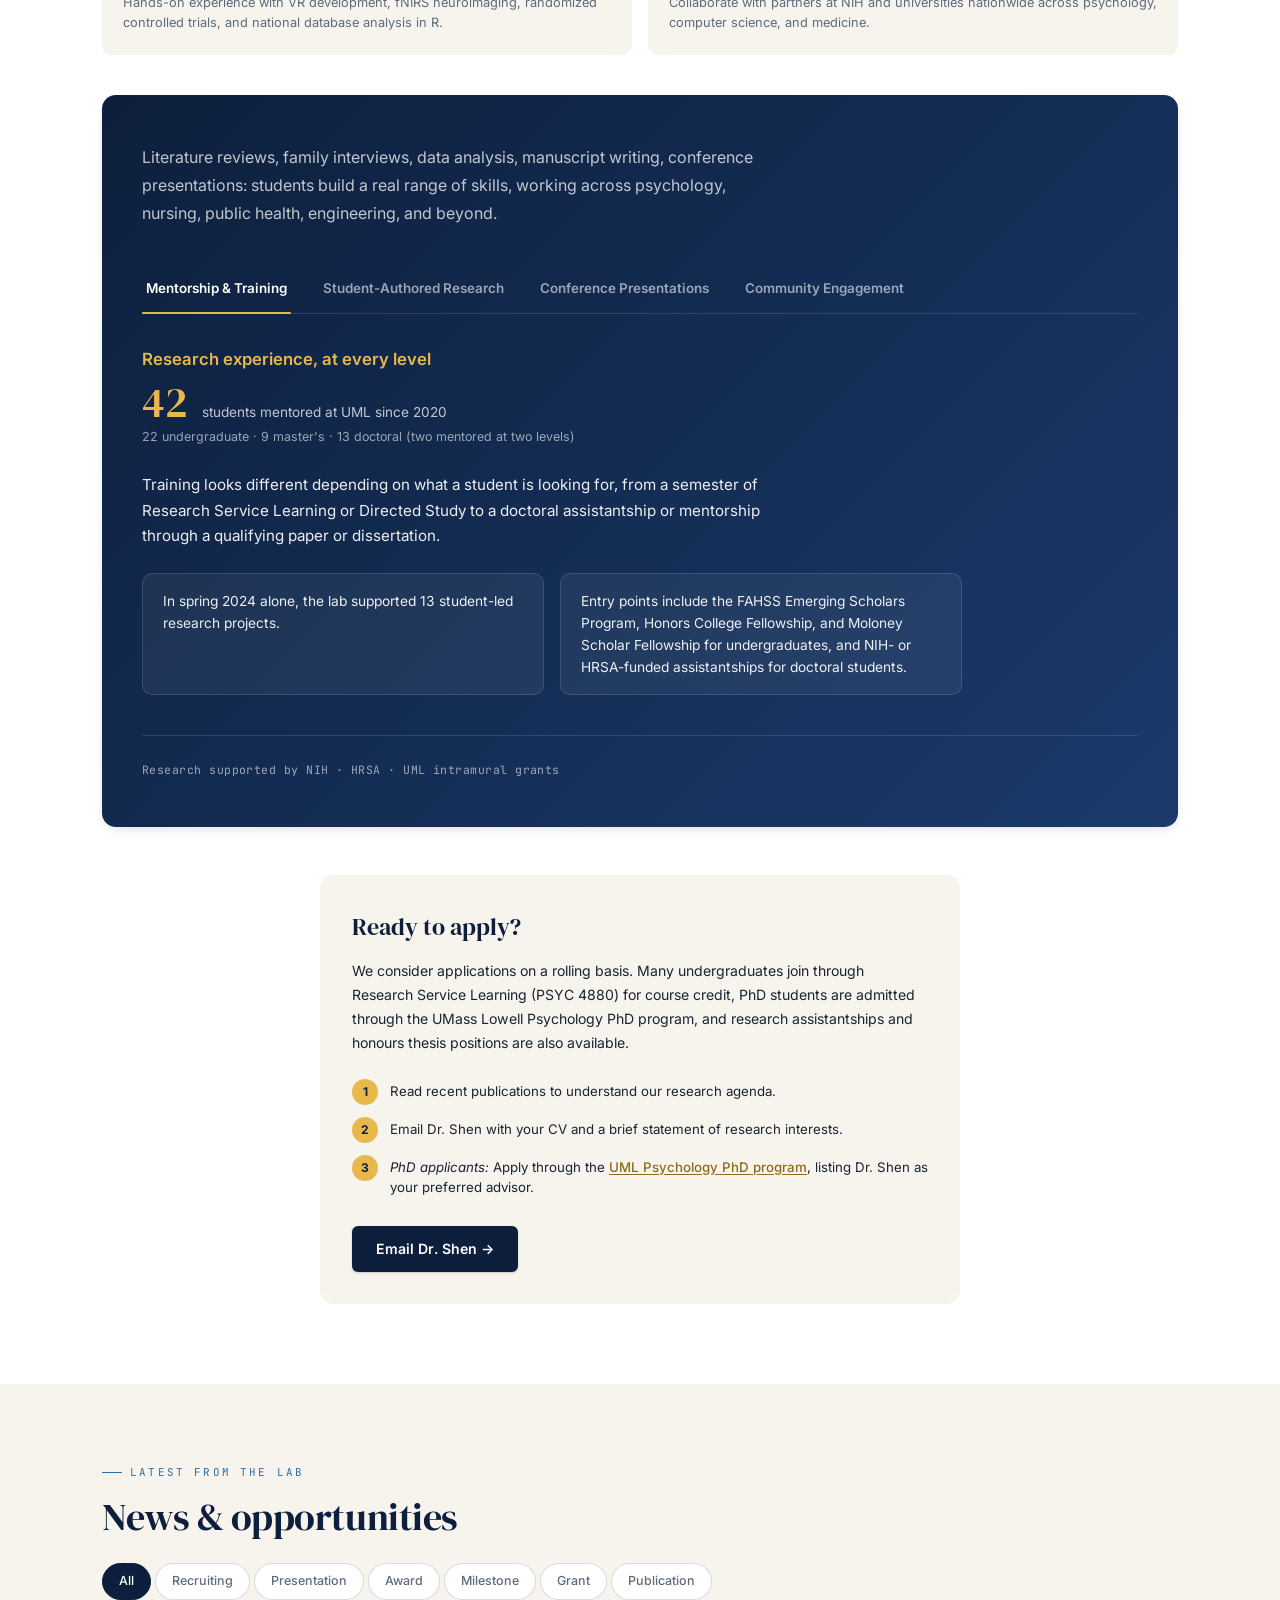
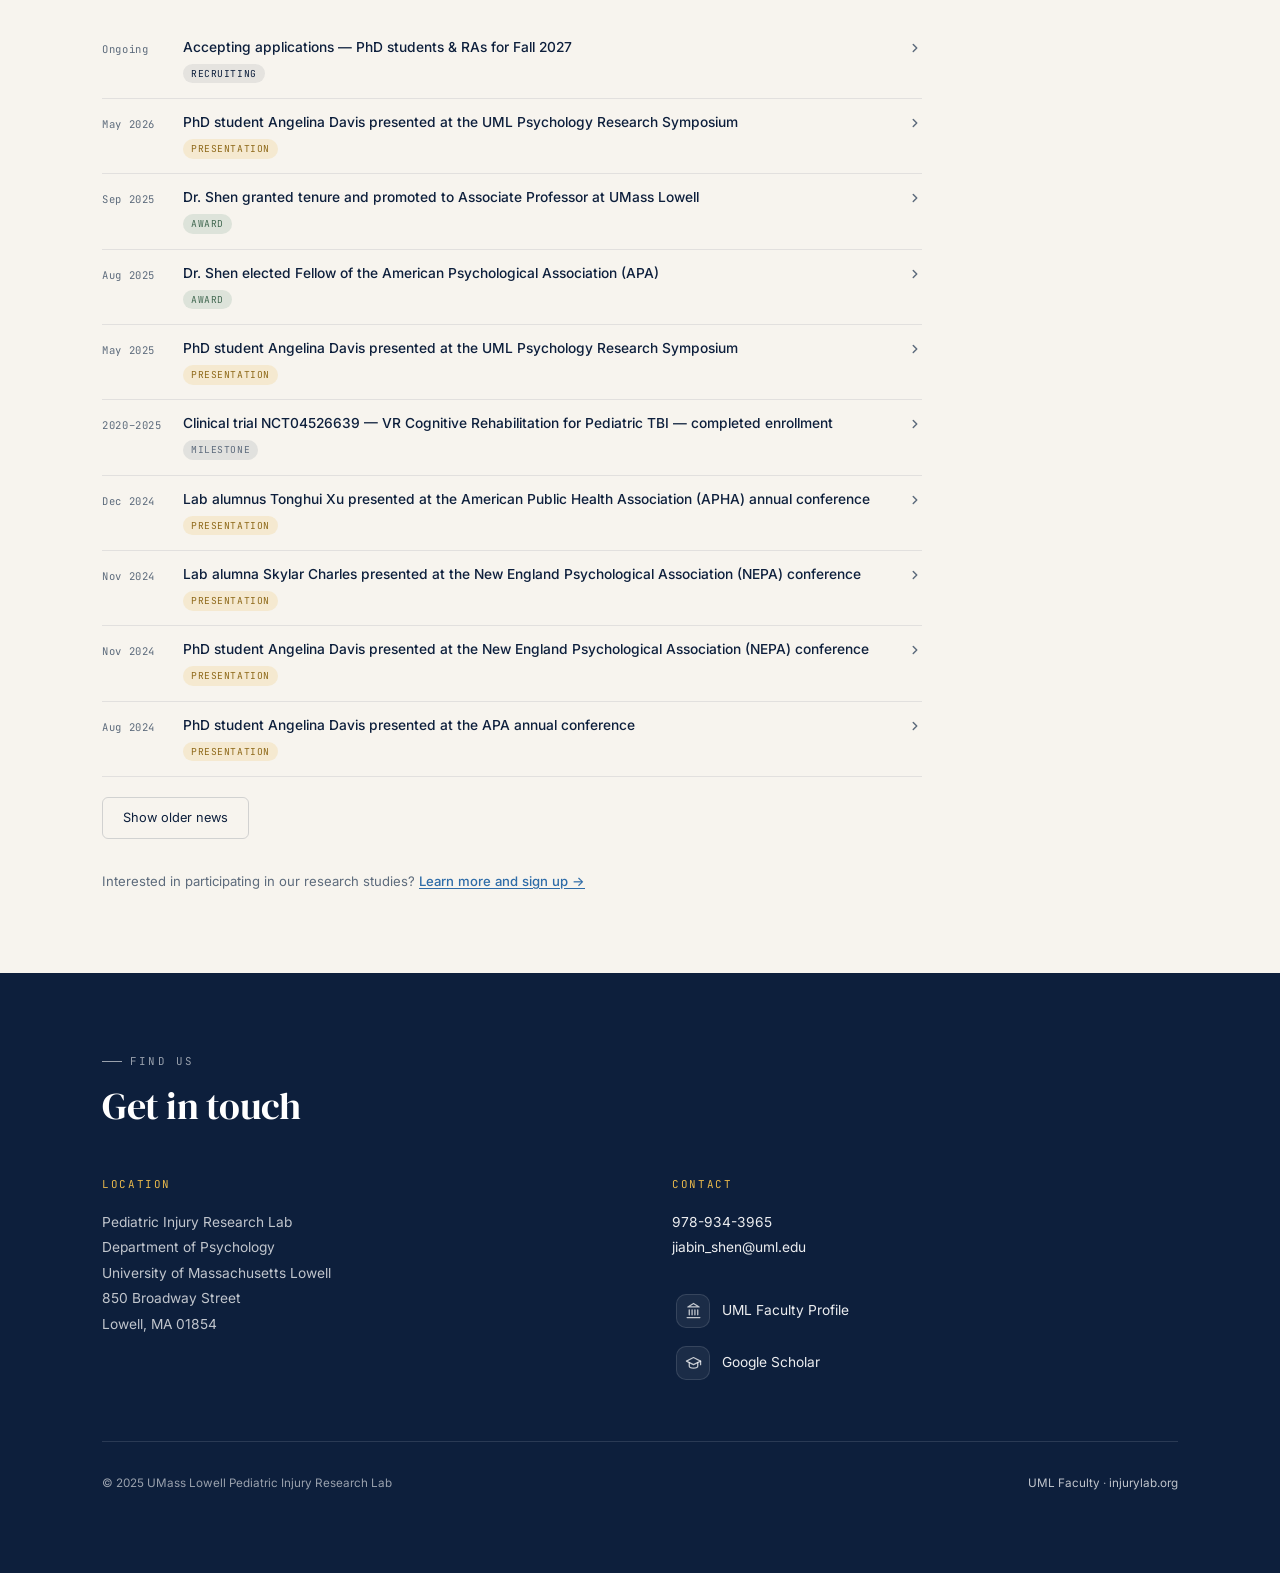
==== commit 5cb7978b: "Use "Director" for Jiabin Shen's role label, matching the hero bio card The hero PI card already rea" ====
--- a/index.html
+++ b/index.html
@@ -639,7 +639,7 @@
         <a href="#research" class="bo">Explore Our Research</a>
       </div>
     </div>
-    <div class="pic" aria-label="Principal Investigator">
+    <div class="pic" aria-label="Director">
       <div class="pic-avatar">
         <img src="images/jiabin-shen.jpg" alt="Jiabin Shen, PhD" width="110" height="110" onerror="this.style.display='none';this.parentElement.classList.add('pic-avatar-fallback');this.parentElement.textContent='JS'">
       </div>
@@ -779,7 +779,7 @@
 const ITG_DATA = {
   current: [
     {
-      id:'shen', name:'Jiabin Shen, PhD', role:'Principal Investigator', initials:'JS', photo:'images/jiabin-shen.jpg',
+      id:'shen', name:'Jiabin Shen, PhD', role:'Director', initials:'JS', photo:'images/jiabin-shen.jpg',
       color:'linear-gradient(135deg,#2E6CA8,#1B3A6B)',
       focus:'TBI rehabilitation · injury epidemiology · neurodivergent youth',
       bio:`Dr. Shen has studied pediatric injury prevention and rehabilitation since 2011. He directs the Pediatric Injury Research Lab at UMass Lowell, where his interdisciplinary program integrates virtual reality, fNIRS, and large-scale national datasets to improve outcomes for children with TBI, ADHD, and autism. Over $1.6M in external funding secured, ${PUB_COUNT} peer-reviewed publications, and 42 students mentored at UML. Dr. Shen received his PhD in Life-Span Developmental Psychology from University of Alabama at Birmingham (2015).`,
